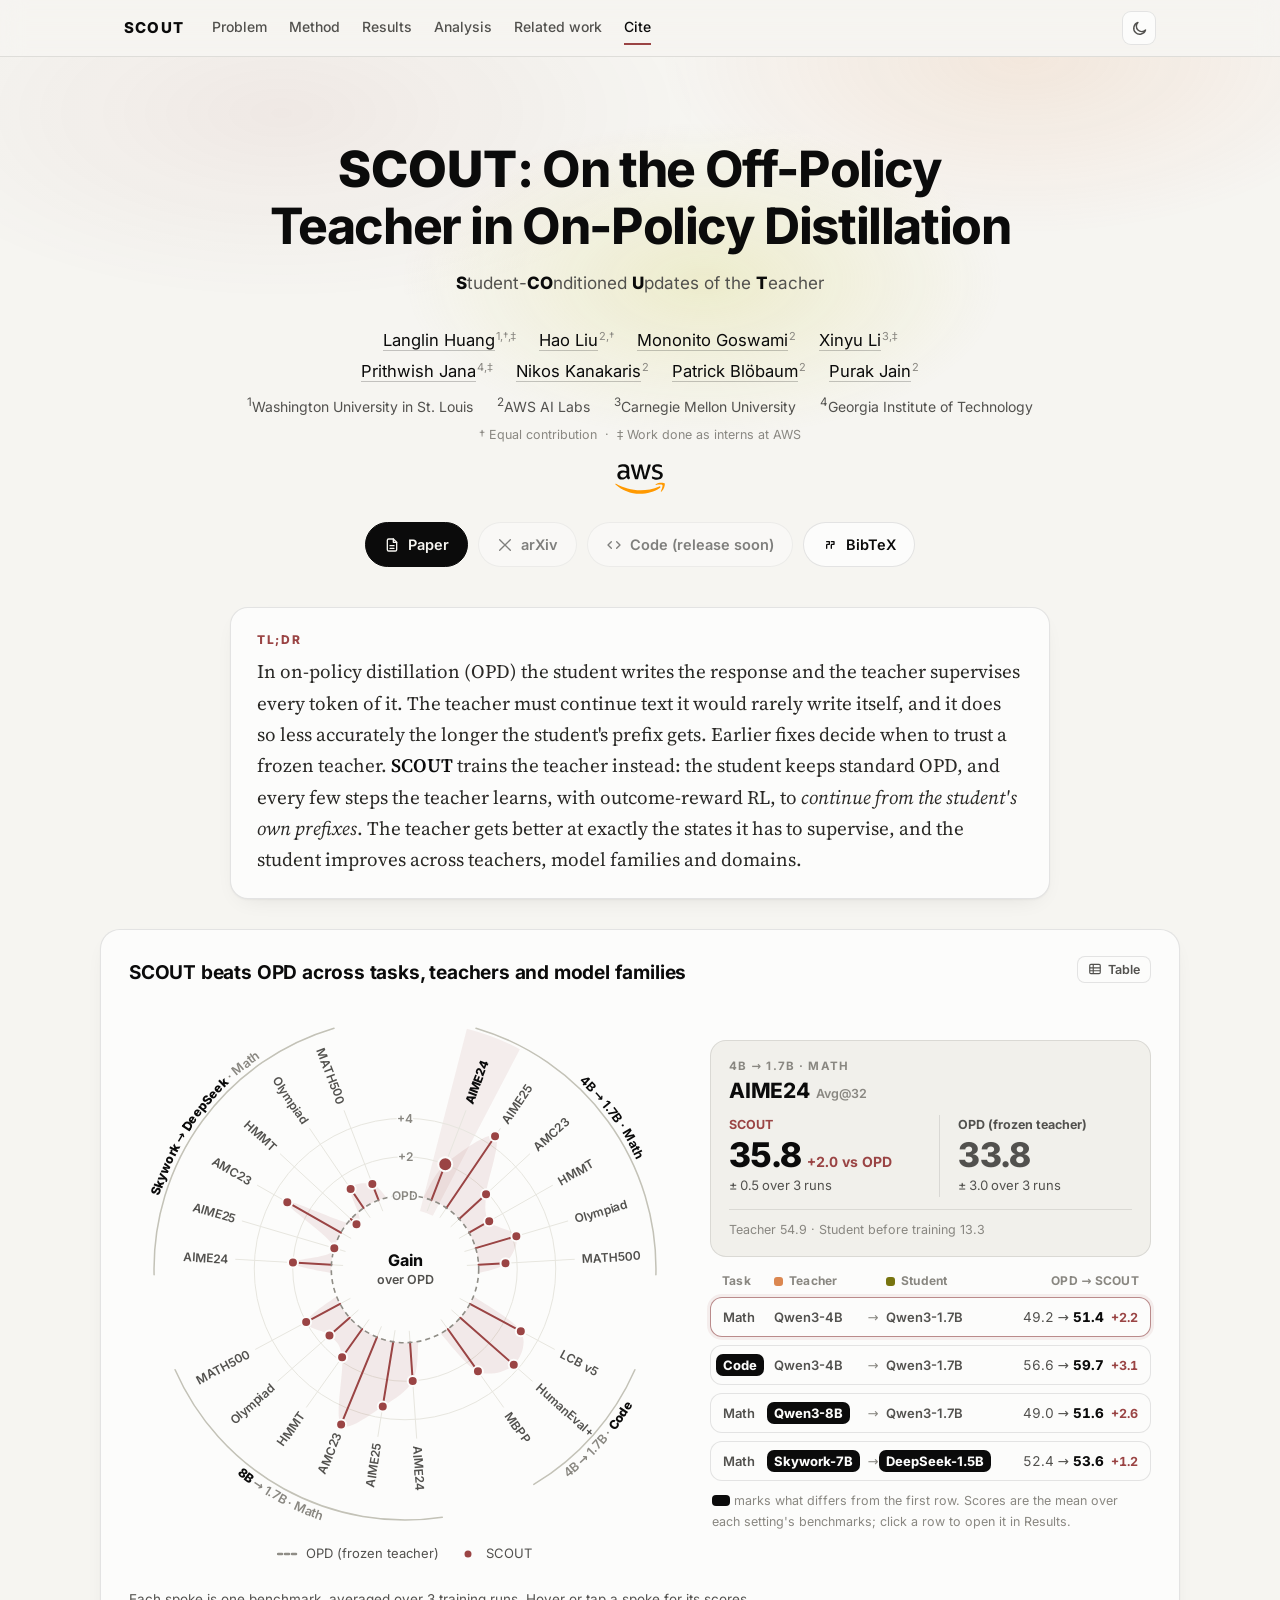
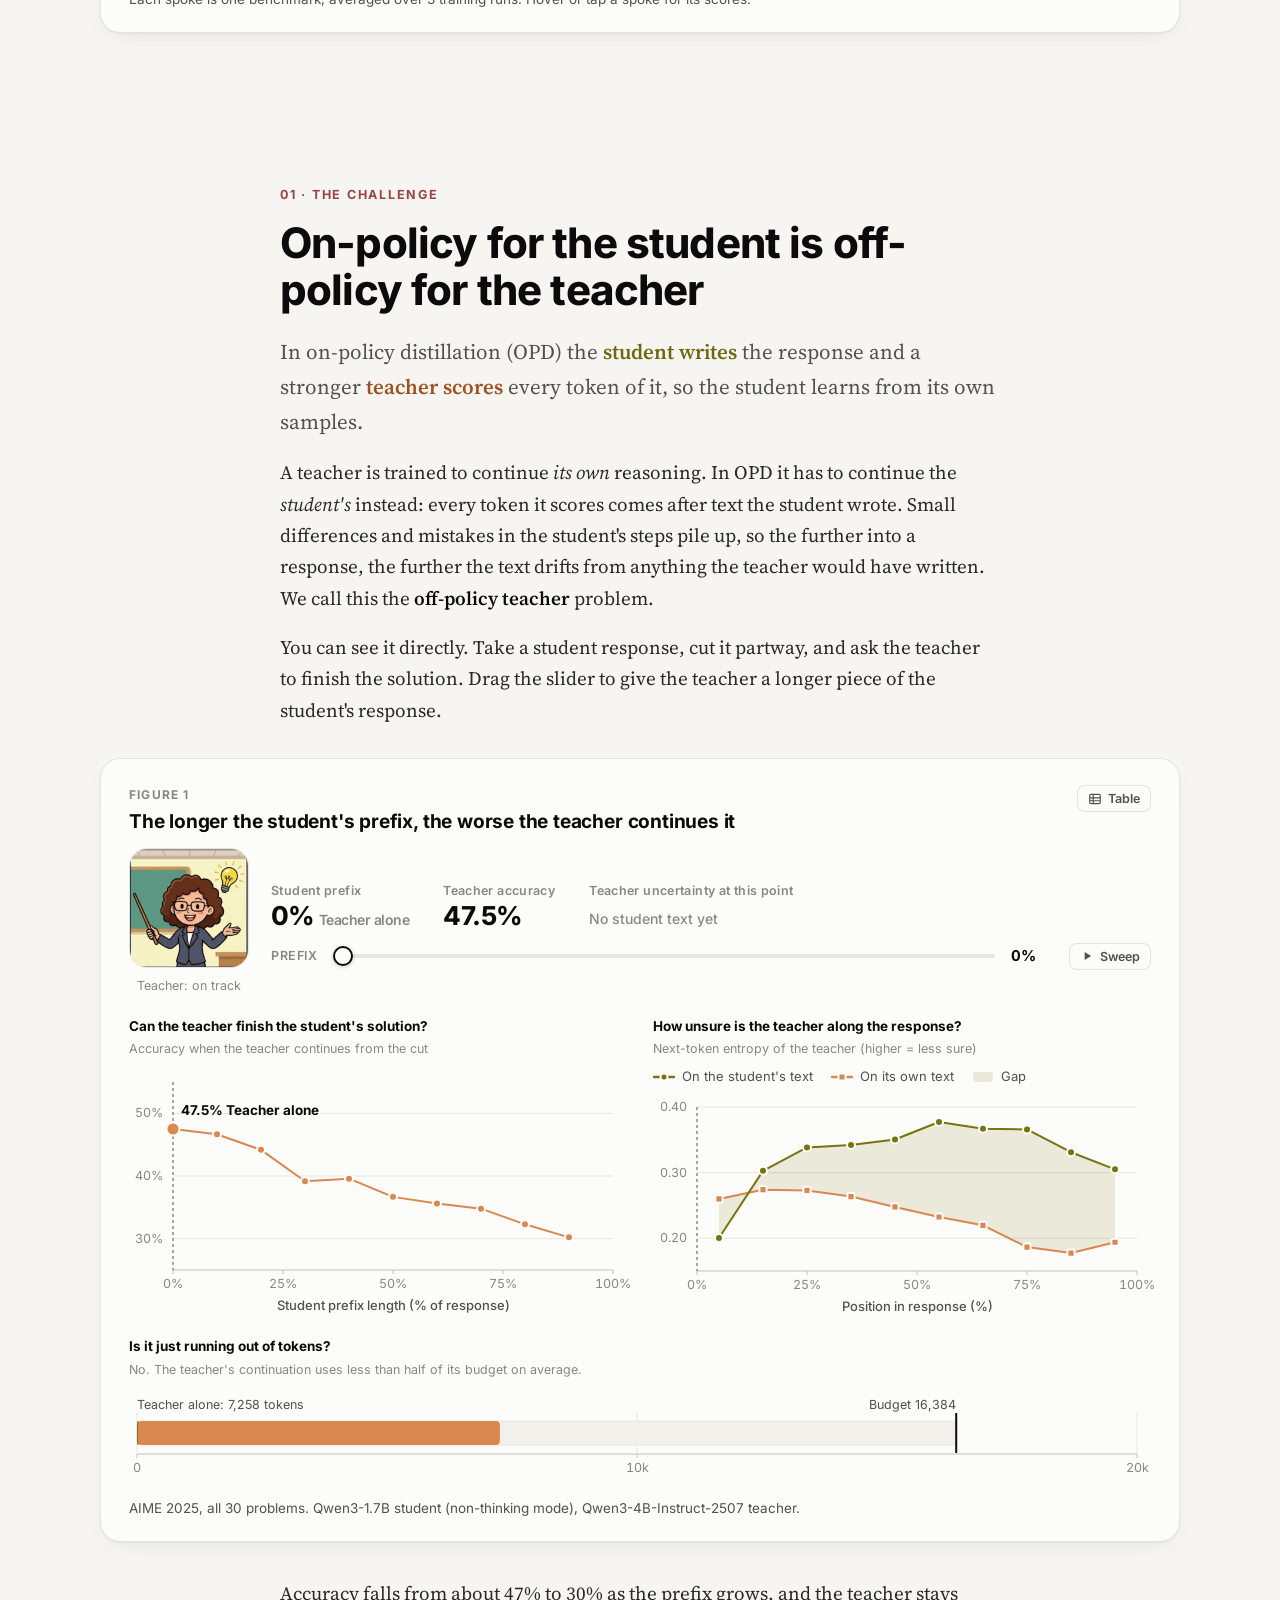
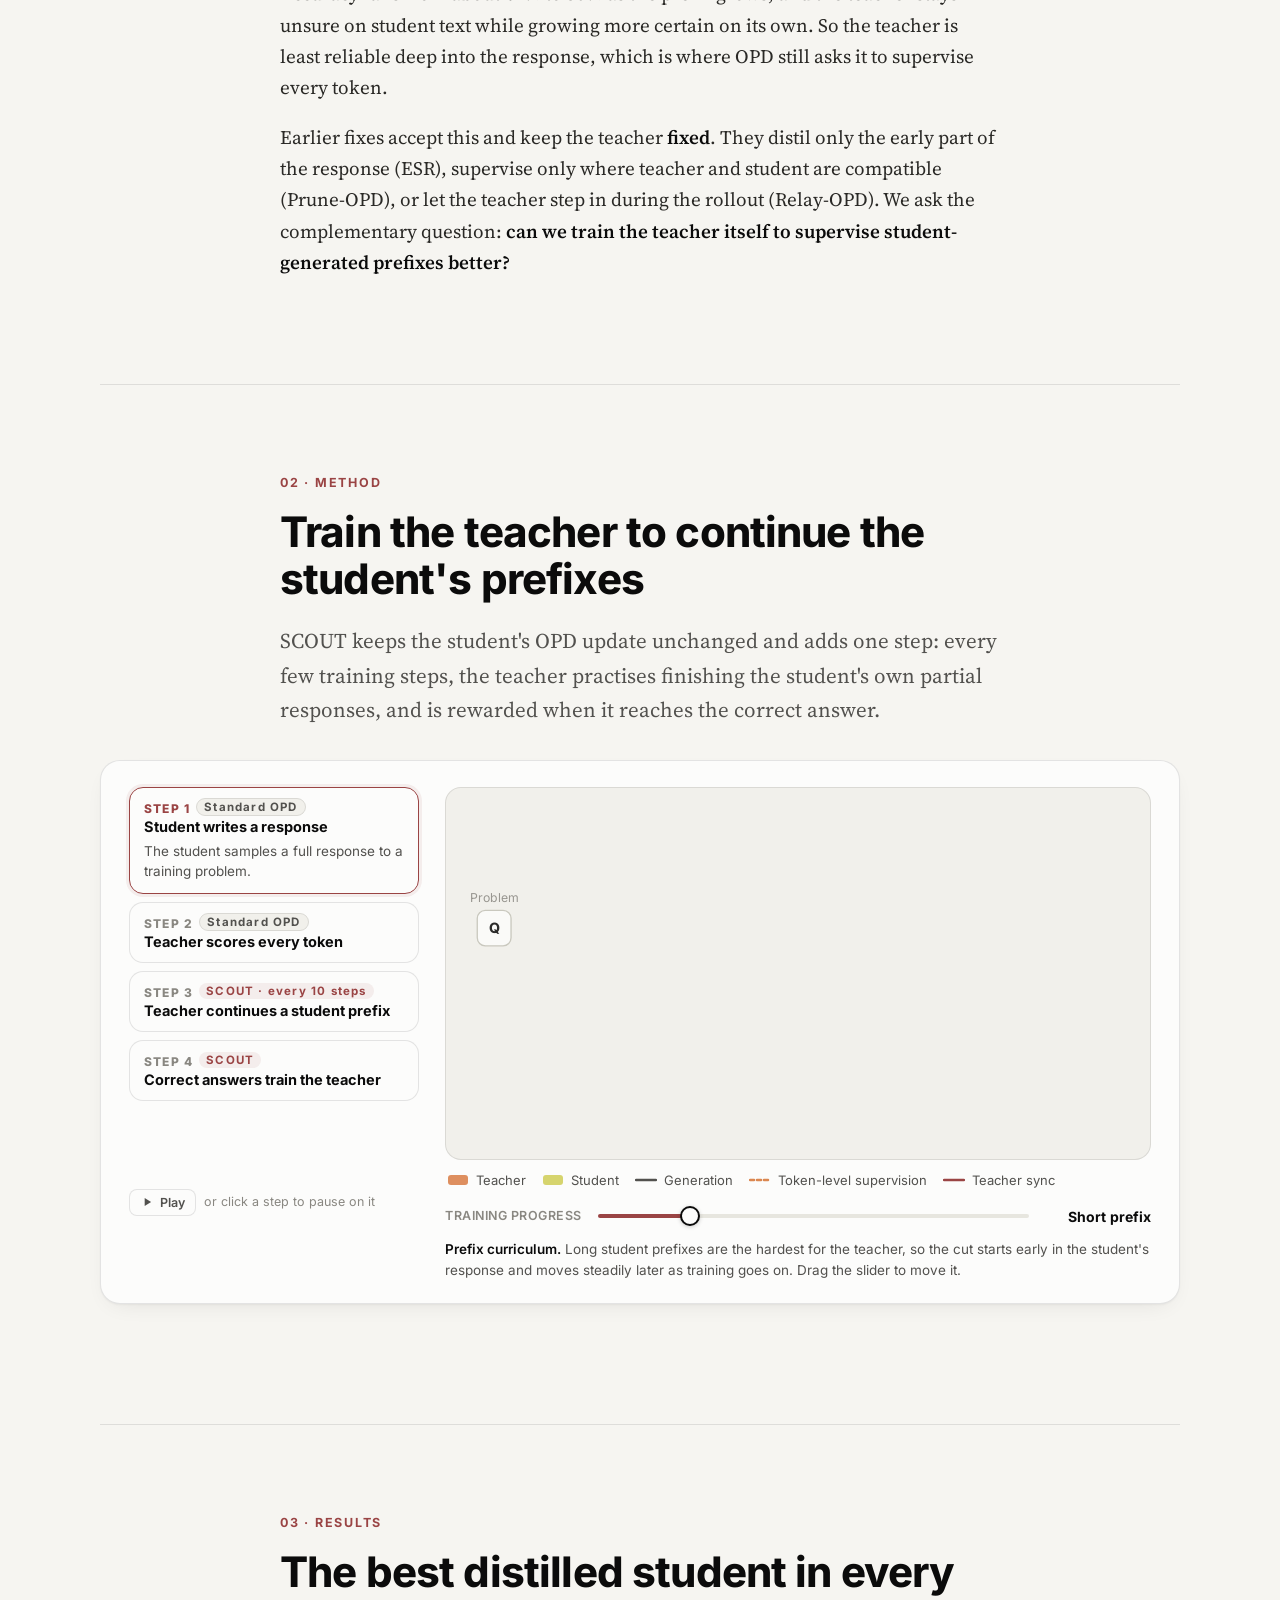
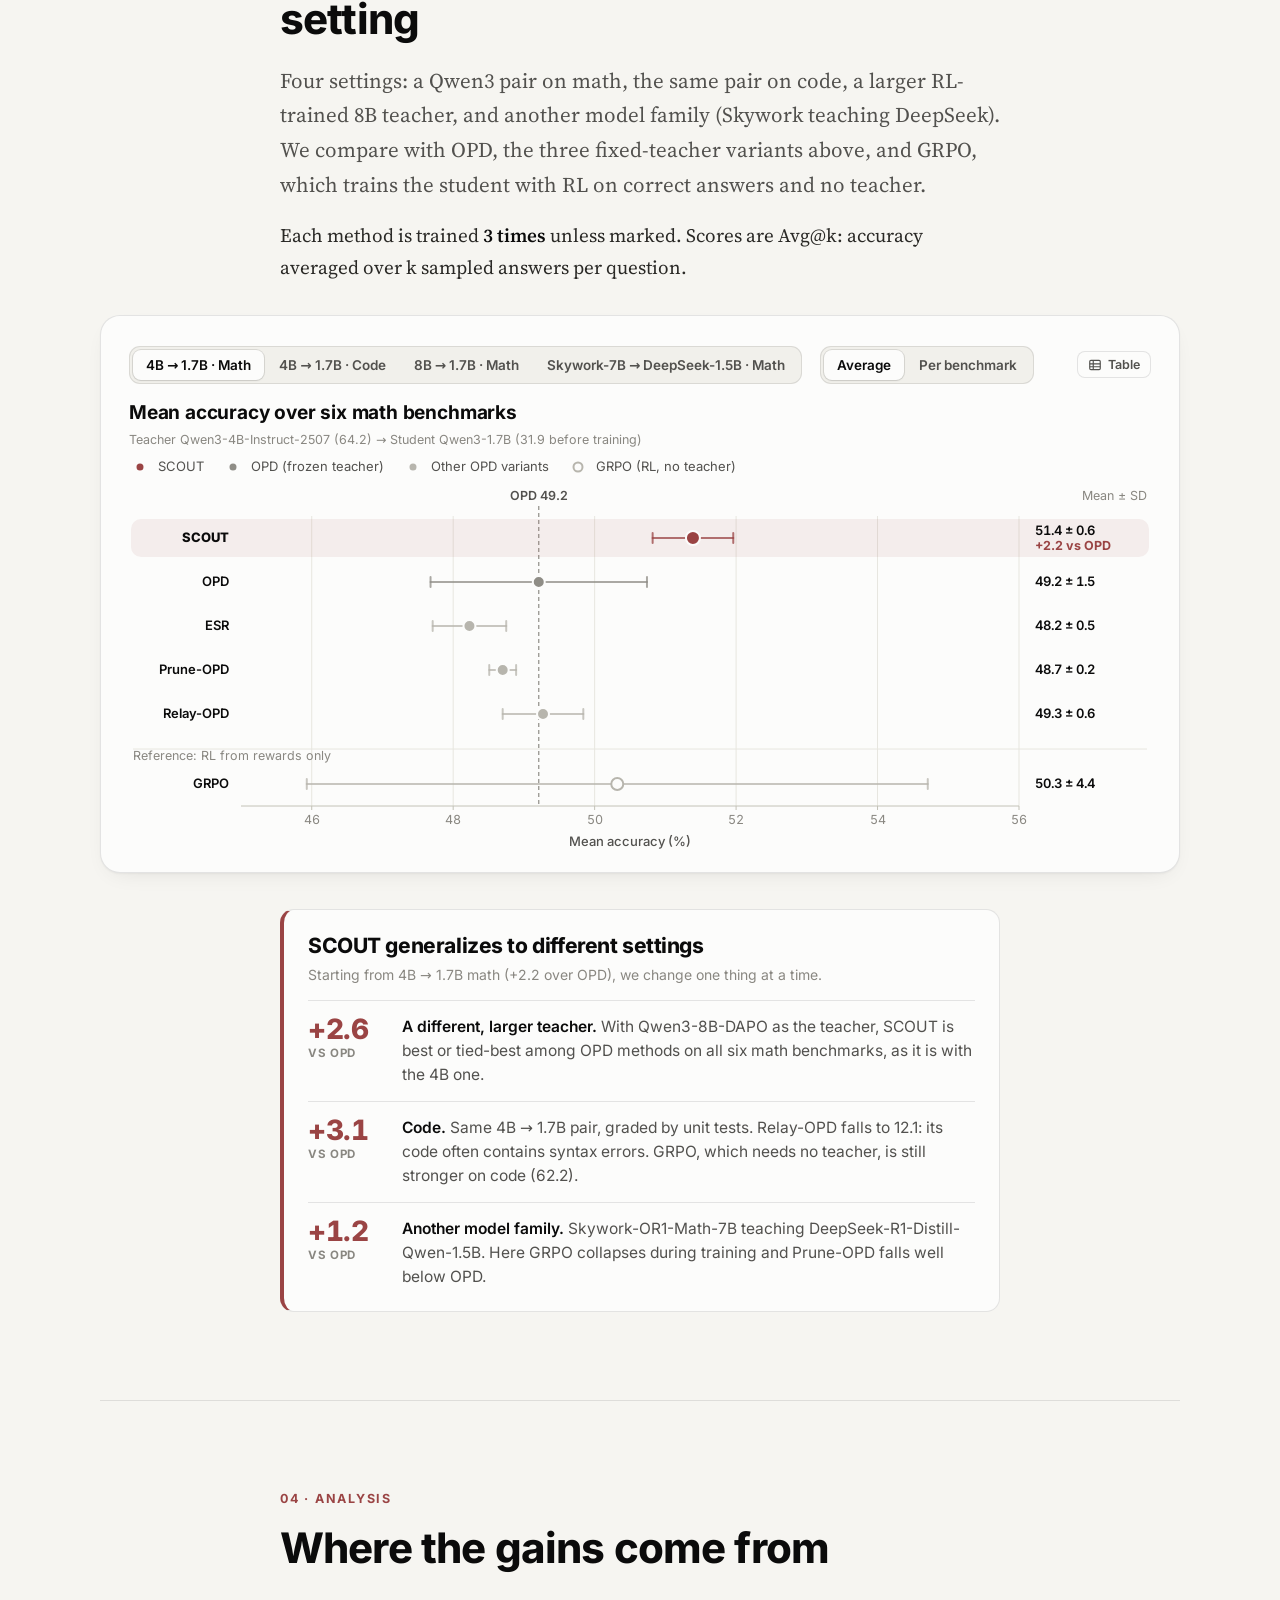
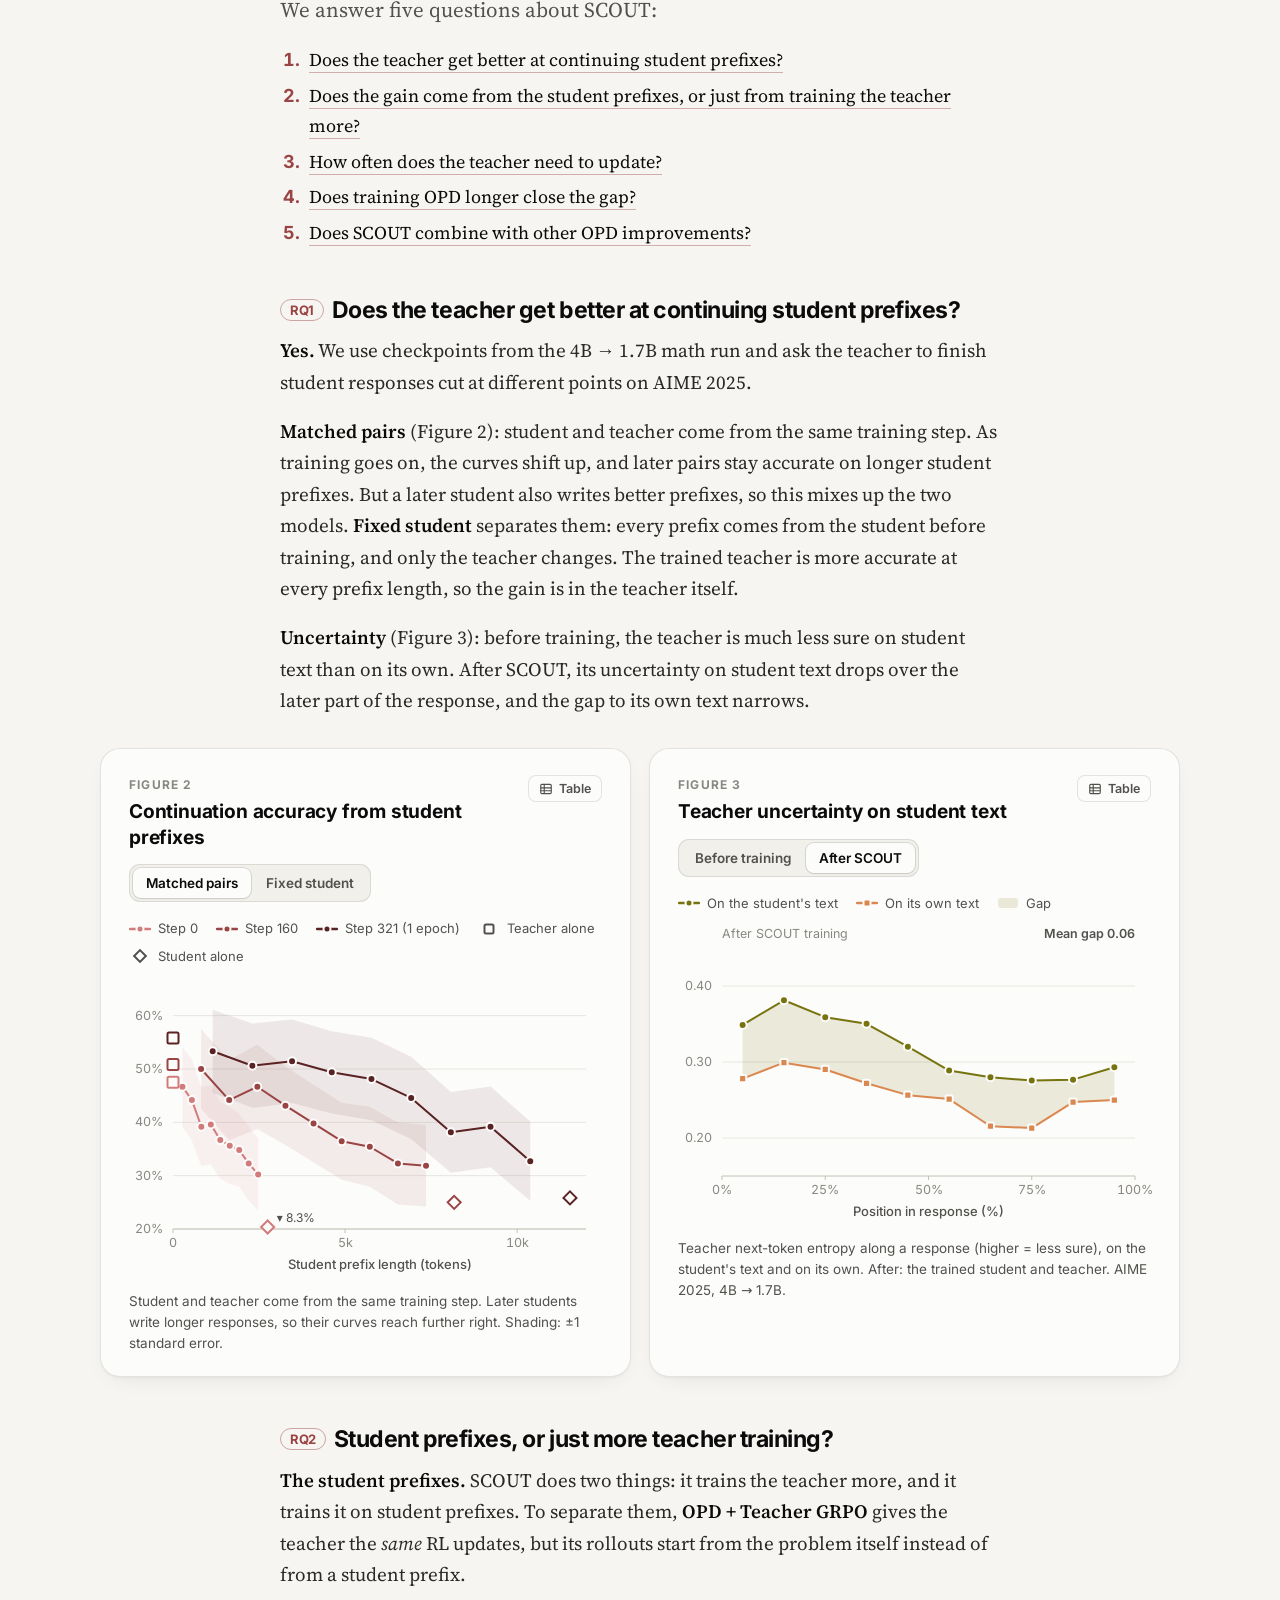
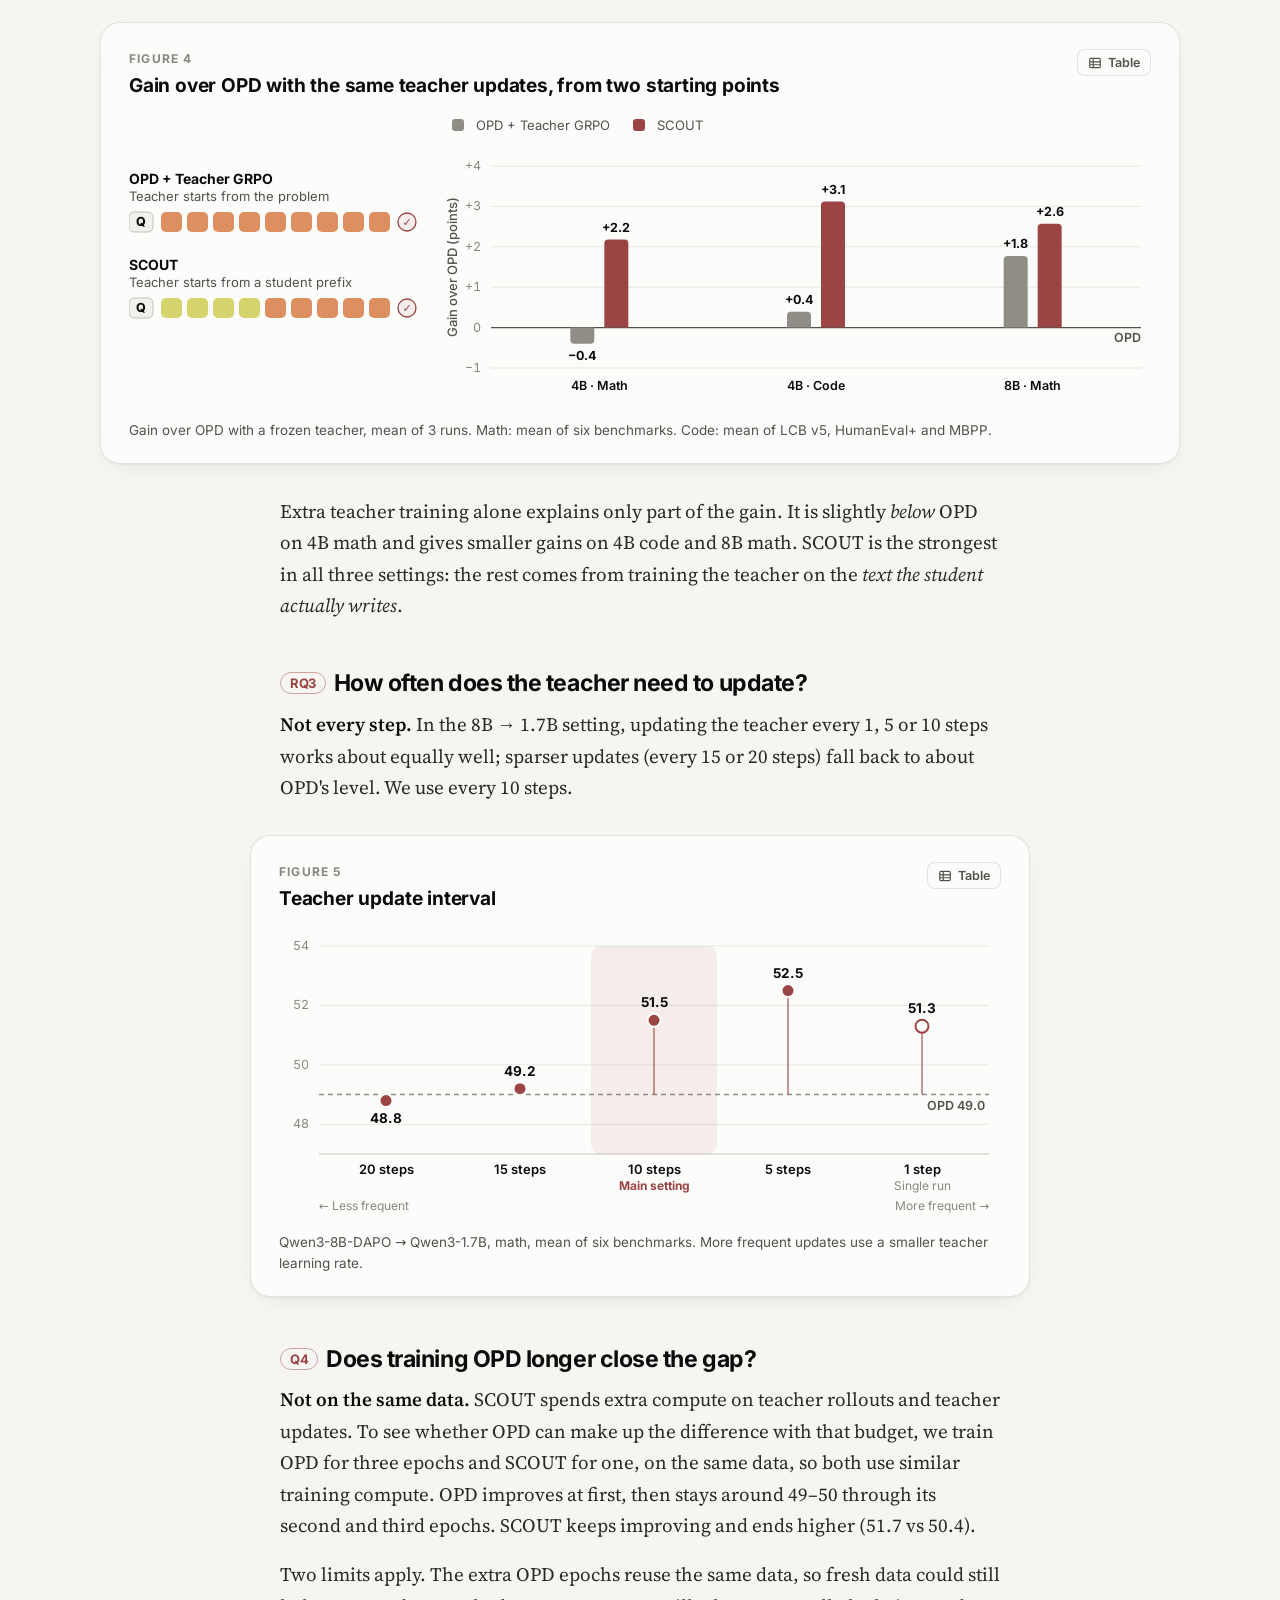
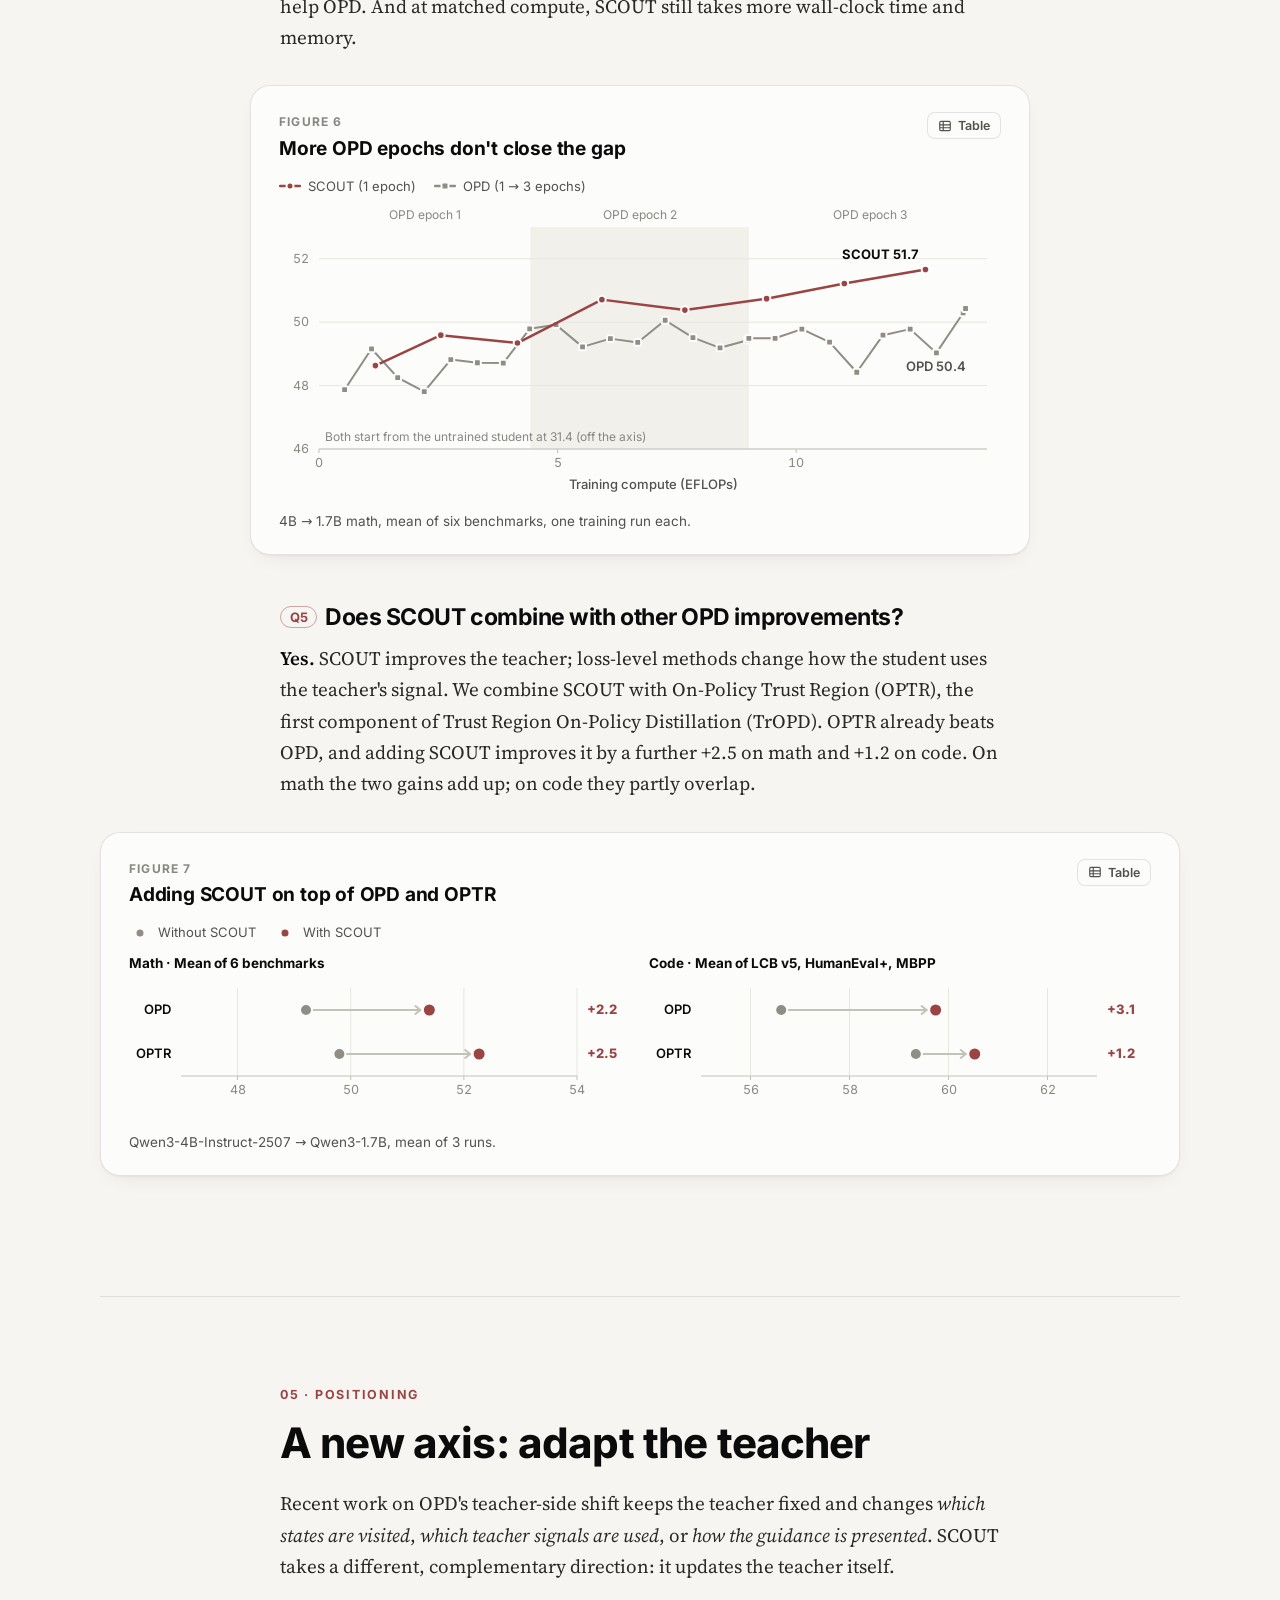
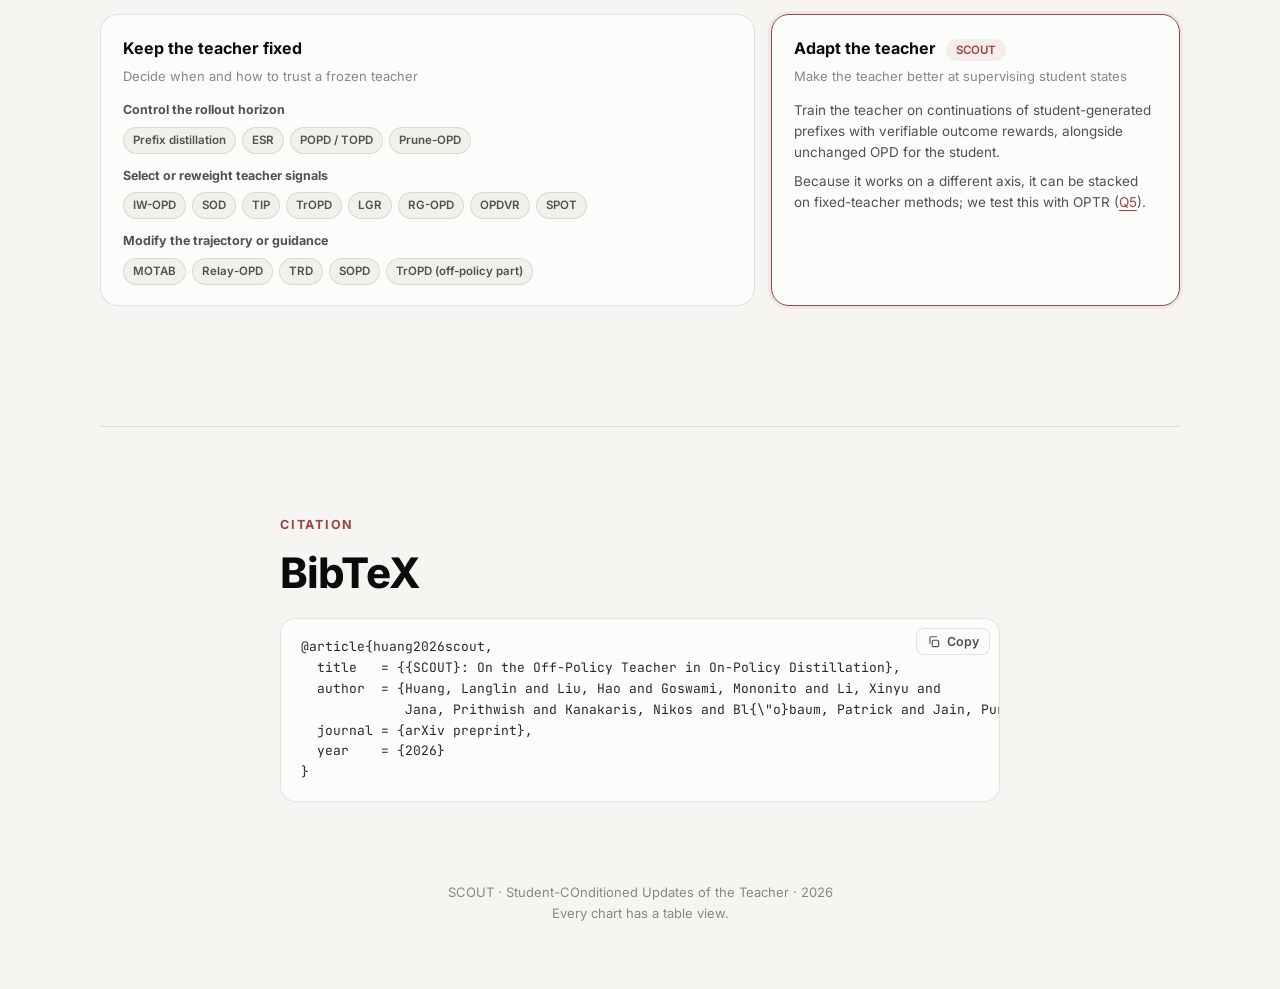
==== scout/index.html @ 51d1e4ca "Publish SCOUT project page" ====
<!doctype html>
<html lang="en">
<head>
<meta charset="utf-8">
<meta name="viewport" content="width=device-width, initial-scale=1">
<title>SCOUT: On the Off-Policy Teacher in On-Policy Distillation</title>
<meta name="description" content="SCOUT (Student-COnditioned Updates of the Teacher) trains the teacher on student-generated prefixes during on-policy distillation, reducing the teacher-side distribution shift.">
<meta property="og:title" content="SCOUT: On the Off-Policy Teacher in On-Policy Distillation">
<meta property="og:description" content="On-policy for the student is off-policy for the teacher. SCOUT adapts the teacher to student-generated prefixes with outcome-reward RL.">
<meta property="og:type" content="website">
<script>
  (function () {
    var t = localStorage.getItem("scout-theme");
    if (!t) t = window.matchMedia("(prefers-color-scheme: dark)").matches ? "dark" : "light";
    document.documentElement.setAttribute("data-theme", t);
  })();
</script>
<style>
@font-face { font-family: 'Inter'; font-style: normal; font-weight: 400 900; font-display: swap; src: url([data-uri]) format('woff2'); unicode-range: U+0370-0377, U+037A-037F, U+0384-038A, U+038C, U+038E-03A1, U+03A3-03FF; }
@font-face { font-family: 'Inter'; font-style: normal; font-weight: 400 900; font-display: swap; src: url([data-uri]) format('woff2'); unicode-range: U+0100-02BA, U+02BD-02C5, U+02C7-02CC, U+02CE-02D7, U+02DD-02FF, U+0304, U+0308, U+0329, U+1D00-1DBF, U+1E00-1E9F, U+1EF2-1EFF, U+2020, U+20A0-20AB, U+20AD-20C0, U+2113, U+2C60-2C7F, U+A720-A7FF; }
@font-face { font-family: 'Inter'; font-style: normal; font-weight: 400 900; font-display: swap; src: url([data-uri]) format('woff2'); unicode-range: U+0000-00FF, U+0131, U+0152-0153, U+02BB-02BC, U+02C6, U+02DA, U+02DC, U+0304, U+0308, U+0329, U+2000-206F, U+20AC, U+2122, U+2191, U+2193, U+2212, U+2215, U+FEFF, U+FFFD; }
@font-face { font-family: 'JetBrains Mono'; font-style: normal; font-weight: 400 600; font-display: swap; src: url([data-uri]) format('woff2'); unicode-range: U+0370-0377, U+037A-037F, U+0384-038A, U+038C, U+038E-03A1, U+03A3-03FF; }
@font-face { font-family: 'JetBrains Mono'; font-style: normal; font-weight: 400 600; font-display: swap; src: url([data-uri]) format('woff2'); unicode-range: U+0100-02BA, U+02BD-02C5, U+02C7-02CC, U+02CE-02D7, U+02DD-02FF, U+0304, U+0308, U+0329, U+1D00-1DBF, U+1E00-1E9F, U+1EF2-1EFF, U+2020, U+20A0-20AB, U+20AD-20C0, U+2113, U+2C60-2C7F, U+A720-A7FF; }
@font-face { font-family: 'JetBrains Mono'; font-style: normal; font-weight: 400 600; font-display: swap; src: url([data-uri]) format('woff2'); unicode-range: U+0000-00FF, U+0131, U+0152-0153, U+02BB-02BC, U+02C6, U+02DA, U+02DC, U+0304, U+0308, U+0329, U+2000-206F, U+20AC, U+2122, U+2191, U+2193, U+2212, U+2215, U+FEFF, U+FFFD; }
@font-face { font-family: 'Source Serif 4'; font-style: italic; font-weight: 400 400; font-display: swap; src: url([data-uri]) format('woff2'); unicode-range: U+0370-0377, U+037A-037F, U+0384-038A, U+038C, U+038E-03A1, U+03A3-03FF; }
@font-face { font-family: 'Source Serif 4'; font-style: italic; font-weight: 400 400; font-display: swap; src: url([data-uri]) format('woff2'); unicode-range: U+0100-02BA, U+02BD-02C5, U+02C7-02CC, U+02CE-02D7, U+02DD-02FF, U+0304, U+0308, U+0329, U+1D00-1DBF, U+1E00-1E9F, U+1EF2-1EFF, U+2020, U+20A0-20AB, U+20AD-20C0, U+2113, U+2C60-2C7F, U+A720-A7FF; }
@font-face { font-family: 'Source Serif 4'; font-style: italic; font-weight: 400 400; font-display: swap; src: url([data-uri]) format('woff2'); unicode-range: U+0000-00FF, U+0131, U+0152-0153, U+02BB-02BC, U+02C6, U+02DA, U+02DC, U+0304, U+0308, U+0329, U+2000-206F, U+20AC, U+2122, U+2191, U+2193, U+2212, U+2215, U+FEFF, U+FFFD; }
@font-face { font-family: 'Source Serif 4'; font-style: normal; font-weight: 400 600; font-display: swap; src: url([data-uri]) format('woff2'); unicode-range: U+0370-0377, U+037A-037F, U+0384-038A, U+038C, U+038E-03A1, U+03A3-03FF; }
@font-face { font-family: 'Source Serif 4'; font-style: normal; font-weight: 400 600; font-display: swap; src: url([data-uri]) format('woff2'); unicode-range: U+0100-02BA, U+02BD-02C5, U+02C7-02CC, U+02CE-02D7, U+02DD-02FF, U+0304, U+0308, U+0329, U+1D00-1DBF, U+1E00-1E9F, U+1EF2-1EFF, U+2020, U+20A0-20AB, U+20AD-20C0, U+2113, U+2C60-2C7F, U+A720-A7FF; }
@font-face { font-family: 'Source Serif 4'; font-style: normal; font-weight: 400 600; font-display: swap; src: url([data-uri]) format('woff2'); unicode-range: U+0000-00FF, U+0131, U+0152-0153, U+02BB-02BC, U+02C6, U+02DA, U+02DC, U+0304, U+0308, U+0329, U+2000-206F, U+20AC, U+2122, U+2191, U+2193, U+2212, U+2215, U+FEFF, U+FFFD; }
</style>
<style>
/* SCOUT project page.
   Colour roles follow the paper's Fig 2: teacher = orange, student = olive, SCOUT = brick.
   The mark hues are those paper hues shifted in lightness until the dataviz validator passes
   (light + dark, colour-blind pairs); diagram blocks use the exact paper fills (--f-*). */

:root {
  color-scheme: light;
  --bg: #f6f5f1;
  --surface: #fcfcfb;
  --surface-2: #f1f0eb;
  --ink: #0b0b0b;
  --body: #2a2926;
  --ink-2: #52514e;
  --muted: #898781;
  --grid: #e7e6df;
  --axis: #c3c2b7;
  --border: rgba(11, 11, 11, 0.10);
  --shadow: 0 1px 2px rgba(20, 20, 10, .04), 0 8px 24px -12px rgba(20, 20, 10, .12);

  --c-teacher: #db8750;
  --c-student: #77740f;
  --c-scout: #9a4444;
  --c-opd: #8f8d86;
  --c-other: #b7b5ad;
  --c-ramp-0: #d27b7b;
  --c-ramp-1: #9a4444;
  --c-ramp-2: #5a2222;

  --t-teacher: rgba(219, 135, 80, .14);
  --t-student: rgba(214, 212, 109, .30);
  --t-scout: rgba(154, 68, 68, .08);
  --t-gap: rgba(119, 116, 15, .14);

  --f-teacher: #de8f5f;      /* paper Fig 2 block fills, always with --on-fill text */
  --f-student: #d6d46d;
  --f-scout: #9a4444;
  --on-fill: #1d1c1a;

  --scout-ink: #9a4444;      /* text inks: >= 4.5:1 on the surface */
  --teacher-ink: #a0501f;
  --student-ink: #6b6810;
  --tip-bg: #1d1c1a;
  --tip-ink: #ffffff;
  --tip-ink-2: #c3c2b7;

  --serif: "Source Serif 4", "Source Serif Pro", Georgia, "Times New Roman", serif;
  --sans: "Inter", system-ui, -apple-system, "Segoe UI", Roboto, sans-serif;
  --mono: "JetBrains Mono", ui-monospace, SFMono-Regular, Menlo, monospace;

  --text-w: 720px;
  --wide-w: 1080px;
}

:root[data-theme="dark"] {
  color-scheme: dark;
  --bg: #0d0d0d;
  --surface: #1a1a19;
  --surface-2: #232321;
  --ink: #ffffff;
  --body: #e4e2da;
  --ink-2: #c3c2b7;
  --muted: #8f8d86;
  --grid: #2c2c2a;
  --axis: #454541;
  --border: rgba(255, 255, 255, 0.10);
  --shadow: 0 1px 2px rgba(0, 0, 0, .4), 0 12px 32px -16px rgba(0, 0, 0, .7);

  --c-teacher: #c98250;
  --c-student: #757313;
  --c-scout: #cc6262;
  --c-opd: #a3a19a;
  --c-other: #62615b;
  --c-ramp-0: #9a4444;
  --c-ramp-1: #cc6262;
  --c-ramp-2: #f0adad;

  --t-teacher: rgba(201, 130, 80, .16);
  --t-student: rgba(214, 212, 109, .14);
  --t-scout: rgba(204, 98, 98, .12);
  --t-gap: rgba(214, 212, 109, .16);

  --f-teacher: #c98250;
  --f-student: #bfbd5c;
  --f-scout: #9a4444;
  --on-fill: #1d1c1a;

  --scout-ink: #e08a8a;
  --teacher-ink: #e3a171;
  --student-ink: #d6d46d;
  --tip-bg: #f4f3ee;
  --tip-ink: #0b0b0b;
  --tip-ink-2: #52514e;
}

* { box-sizing: border-box; }
html { scroll-behavior: smooth; scroll-padding-top: 72px; }
@media (prefers-reduced-motion: reduce) { html { scroll-behavior: auto; } }

body {
  margin: 0;
  background: var(--bg);
  color: var(--body);
  font-family: var(--serif);
  font-size: 19px;
  line-height: 1.65;
  -webkit-font-smoothing: antialiased;
  text-rendering: optimizeLegibility;
  transition: background .25s ease, color .25s ease;
}

a { color: var(--scout-ink); text-decoration-thickness: 1px; text-underline-offset: 3px; }
a:hover { text-decoration-thickness: 2px; }
strong { color: var(--ink); font-weight: 600; }
em { font-style: italic; }
sup { line-height: 0; }

h1, h2, h3, h4, .sans { font-family: var(--sans); }
h2, h3 { color: var(--ink); letter-spacing: -0.02em; }

/* ---------- top nav ---------- */
.nav {
  position: sticky; top: 0; z-index: 50;
  background: color-mix(in srgb, var(--bg) 82%, transparent);
  backdrop-filter: saturate(1.4) blur(12px);
  -webkit-backdrop-filter: saturate(1.4) blur(12px);
  border-bottom: 1px solid var(--border);
  font-family: var(--sans);
}
.nav-inner {
  max-width: var(--wide-w); margin: 0 auto; padding: 0 24px;
  height: 56px; display: flex; align-items: center; gap: 28px;
}
.nav-brand { font-weight: 800; letter-spacing: .08em; color: var(--ink); text-decoration: none; font-size: 15px; }
.nav-links { display: flex; gap: 22px; flex: 1; }
.nav-links a { color: var(--ink-2); text-decoration: none; font-size: 14px; font-weight: 500; padding: 4px 0; border-bottom: 2px solid transparent; }
.nav-links a:hover { color: var(--ink); }
.nav-links a.active { color: var(--ink); border-bottom-color: var(--c-scout); }
.nav-actions { display: flex; gap: 8px; align-items: center; }
.icon-btn {
  width: 34px; height: 34px; border-radius: 9px; border: 1px solid var(--border);
  background: var(--surface); color: var(--ink-2); cursor: pointer;
  display: inline-grid; place-items: center;
}
.icon-btn:hover { color: var(--ink); }
.icon-btn svg { width: 17px; height: 17px; }
.progress { position: absolute; left: 0; bottom: -1px; height: 2px; background: var(--c-scout); width: 0; }
@media (max-width: 760px) { .nav-links { display: none; } .nav-inner { justify-content: space-between; } }

/* ---------- layout ---------- */
main { overflow-x: clip; }
.section { padding: 88px 24px 24px; }
.text { max-width: var(--text-w); margin: 0 auto; }
.wide { max-width: var(--wide-w); margin: 32px auto; }
.eyebrow {
  font-family: var(--sans); font-size: 12.5px; font-weight: 700; letter-spacing: .14em;
  text-transform: uppercase; color: var(--scout-ink); margin: 0 0 14px;
}
.section h2 { font-size: clamp(30px, 4.2vw, 42px); line-height: 1.12; margin: 0 0 22px; font-weight: 750; }
.section h3 { font-size: 23px; line-height: 1.3; margin: 48px 0 10px; font-weight: 700; }
.lede { font-size: 21px; color: var(--ink-2); }
.text p { margin: 0 0 18px; }
.rq {
  font-family: var(--sans); font-size: 13px; font-weight: 700; color: var(--scout-ink);
  border: 1px solid color-mix(in srgb, var(--c-scout) 45%, transparent);
  border-radius: 999px; padding: 2px 9px; margin-right: 8px; vertical-align: 3px;
}
.divider { height: 1px; background: var(--border); max-width: var(--wide-w); margin: 64px auto 0; }

/* ---------- hero ---------- */
.hero { padding: 72px 24px 32px; position: relative; }
.hero::before {
  content: ""; position: absolute; inset: 0 0 auto 0; height: 560px; z-index: -1;
  background:
    radial-gradient(600px 280px at 22% 10%, var(--t-scout), transparent 70%),
    radial-gradient(520px 260px at 80% 0%, var(--t-teacher), transparent 70%),
    radial-gradient(420px 220px at 55% 40%, var(--t-student), transparent 72%);
  opacity: .9;
}
.hero-inner { max-width: 900px; margin: 0 auto; text-align: center; }
.hero h1 {
  font-family: var(--sans); font-size: clamp(30px, 4.6vw, 50px); line-height: 1.14; letter-spacing: -0.028em;
  color: var(--ink); margin: 12px auto 14px; font-weight: 750; max-width: 860px; text-wrap: balance;
}
.hero h1 .t-name { font-weight: 850; letter-spacing: 0; }
.acronym { font-family: var(--sans); font-size: 17px; color: var(--ink-2); margin: 0 0 28px; }
.acronym b { color: var(--ink); font-weight: 800; }
.authors { font-family: var(--sans); font-size: 16.5px; color: var(--ink); line-height: 1.9; }
.authors span { white-space: nowrap; margin: 0 9px; }
.authors a { color: inherit; text-decoration: none; }
.authors a[href] { border-bottom: 1px solid color-mix(in srgb, var(--ink) 22%, transparent); transition: color .15s, border-color .15s; }
.authors a[href]:hover { color: var(--scout-ink); border-bottom-color: var(--c-scout); }
.authors sup { color: var(--muted); font-size: 11px; margin-left: 1px; }
@media (max-width: 720px) { .authors .a-break { display: none; } }   /* four a row is too wide for a phone: let names wrap */
.affils { font-family: var(--sans); font-size: 14px; color: var(--ink-2); margin-top: 6px; line-height: 1.8; }
.affils span { margin: 0 10px; white-space: nowrap; }
.notes { font-family: var(--sans); font-size: 12.5px; color: var(--muted); margin-top: 6px; }
.org-logos { display: flex; justify-content: center; margin-top: 18px; }
.aws-logo { height: 30px; width: auto; display: block; color: var(--ink); }   /* wordmark follows the theme ink, smile keeps AWS orange */
.aws-logo .aws-word { fill: currentColor; }
.aws-logo .aws-smile { fill: #FF9900; fill-rule: evenodd; }
.buttons { display: flex; flex-wrap: wrap; justify-content: center; gap: 10px; margin: 28px 0 8px; }
.btn {
  display: inline-flex; align-items: center; gap: 8px; font-family: var(--sans); font-weight: 600;
  font-size: 14.5px; padding: 10px 18px; border-radius: 999px; text-decoration: none;
  background: var(--ink); color: var(--bg); border: 1px solid var(--ink); transition: transform .15s ease;
}
.btn:hover { transform: translateY(-1px); }
.btn.ghost { background: var(--surface); color: var(--ink); border-color: var(--border); }
.btn.disabled { opacity: .5; pointer-events: none; }
.btn svg { width: 16px; height: 16px; }

.tldr {
  max-width: 820px; margin: 40px auto 0; text-align: left; background: var(--surface);
  border: 1px solid var(--border); border-radius: 18px; padding: 22px 26px; box-shadow: var(--shadow);
}
.tldr-tag { font-family: var(--sans); font-size: 12px; font-weight: 800; letter-spacing: .14em; color: var(--scout-ink); }
.tldr p { margin: 6px 0 0; font-size: 19px; }

/* ---------- cards / figures ---------- */
.card {
  background: var(--surface); border: 1px solid var(--border); border-radius: 20px;
  box-shadow: var(--shadow); padding: 26px 28px 22px;
}
.fig-head { display: flex; justify-content: space-between; gap: 16px; align-items: flex-start; margin-bottom: 14px; }
.fig-kicker { font-family: var(--sans); font-size: 12px; font-weight: 700; letter-spacing: .1em; text-transform: uppercase; color: var(--muted); }
.fig-title { font-family: var(--sans); font-size: 19px; font-weight: 700; color: var(--ink); margin: 4px 0 0; letter-spacing: -0.01em; line-height: 1.35; }
.fig-sub { font-family: var(--sans); font-size: 14.5px; color: var(--ink-2); margin: 6px 0 0; line-height: 1.5; max-width: 760px; }
.caption { font-family: var(--sans); font-size: 13.5px; line-height: 1.55; color: var(--ink-2); margin: 16px 0 0; }
.caption b { color: var(--ink); font-weight: 600; }
.chart { position: relative; width: 100%; }
.chart svg { display: block; overflow: visible; }
.chart text { font-family: var(--sans); }
.view-toggle { flex-shrink: 0; }

/* controls */
.controls { display: flex; flex-wrap: wrap; align-items: center; gap: 10px 18px; margin: 4px 0 16px; font-family: var(--sans); }
.seg {
  display: inline-flex; background: var(--surface-2); border-radius: 11px; padding: 3px; gap: 2px;
  border: 1px solid var(--border);
}
.seg button {
  font-family: var(--sans); font-size: 13.5px; font-weight: 600; color: var(--ink-2);
  border: 0; background: transparent; padding: 7px 13px; border-radius: 8px; cursor: pointer; white-space: nowrap;
}
.seg button:hover { color: var(--ink); }
@media (max-width: 640px) { .seg { flex-wrap: wrap; max-width: 100%; } }
.seg button[aria-pressed="true"] { background: var(--surface); color: var(--ink); box-shadow: 0 1px 2px rgba(0,0,0,.08), 0 0 0 1px var(--border); }
.ctl-label { font-size: 12.5px; font-weight: 600; color: var(--muted); letter-spacing: .04em; text-transform: uppercase; }
select.sel {
  font-family: var(--sans); font-size: 13.5px; font-weight: 600; color: var(--ink); background: var(--surface);
  border: 1px solid var(--border); border-radius: 9px; padding: 7px 30px 7px 11px; appearance: none; cursor: pointer;
  background-image: linear-gradient(45deg, transparent 50%, var(--muted) 50%), linear-gradient(135deg, var(--muted) 50%, transparent 50%);
  background-position: calc(100% - 15px) 52%, calc(100% - 10px) 52%; background-size: 5px 5px; background-repeat: no-repeat;
}
.tbl-btn {
  font-family: var(--sans); font-size: 12.5px; font-weight: 600; color: var(--ink-2); background: var(--surface);
  border: 1px solid var(--border); border-radius: 8px; padding: 5px 10px; cursor: pointer; display: inline-flex; gap: 6px; align-items: center;
}
.tbl-btn:hover { color: var(--ink); }
.tbl-btn svg { width: 14px; height: 14px; }

/* range slider */
input[type="range"].slider { -webkit-appearance: none; appearance: none; width: 100%; height: 26px; background: transparent; cursor: pointer; }
input[type="range"].slider:focus-visible { outline: none; }
input[type="range"].slider::-webkit-slider-runnable-track { height: 4px; border-radius: 4px; background: linear-gradient(90deg, var(--c-student) var(--fill, 50%), var(--grid) var(--fill, 50%)); }
input[type="range"].slider::-moz-range-track { height: 4px; border-radius: 4px; background: var(--grid); }
input[type="range"].slider::-moz-range-progress { height: 4px; border-radius: 4px; background: var(--c-student); }
input[type="range"].slider::-webkit-slider-thumb { -webkit-appearance: none; width: 20px; height: 20px; border-radius: 50%; margin-top: -8px; background: var(--surface); border: 2px solid var(--ink); box-shadow: 0 1px 4px rgba(0,0,0,.2); }
input[type="range"].slider::-moz-range-thumb { width: 18px; height: 18px; border-radius: 50%; background: var(--surface); border: 2px solid var(--ink); }
input[type="range"].slider:focus-visible::-webkit-slider-thumb { box-shadow: 0 0 0 4px var(--t-scout); }
input[type="range"].slider.scout::-webkit-slider-runnable-track { background: linear-gradient(90deg, var(--c-scout) var(--fill, 50%), var(--grid) var(--fill, 50%)); }
input[type="range"].slider.scout::-moz-range-progress { background: var(--c-scout); }

/* legend */
.legend { display: flex; flex-wrap: wrap; gap: 6px 18px; font-family: var(--sans); font-size: 13px; color: var(--ink-2); margin: 2px 0 8px; }
.legend .item { display: inline-flex; align-items: center; gap: 7px; }
.legend svg { flex-shrink: 0; }

/* tooltip */
.tip {
  position: fixed; z-index: 100; pointer-events: none; background: var(--tip-bg); color: var(--tip-ink);
  font-family: var(--sans); font-size: 12.5px; line-height: 1.35; padding: 9px 11px; border-radius: 10px;
  box-shadow: 0 10px 30px -10px rgba(0,0,0,.4); opacity: 0; transform: translateY(4px);
  transition: opacity .12s ease, transform .12s ease; max-width: 280px;
}
.tip.on { opacity: 1; transform: none; }
.tip .t-title { color: var(--tip-ink-2); font-size: 11.5px; margin-bottom: 5px; font-weight: 600; letter-spacing: .02em; }
.tip .t-row { display: flex; align-items: center; gap: 8px; margin: 2px 0; }
.tip .t-key { width: 14px; height: 0; border-top: 2.5px solid; border-radius: 2px; flex-shrink: 0; }
.tip .t-key.dash { border-top-style: dashed; }
.tip .t-val { font-weight: 700; font-variant-numeric: tabular-nums; min-width: 38px; }
.tip .t-lab { color: var(--tip-ink-2); }

/* data tables */
.dtable-wrap { overflow-x: auto; }
table.dtable { border-collapse: collapse; width: 100%; font-family: var(--sans); font-size: 13.5px; font-variant-numeric: tabular-nums; }
.dtable th, .dtable td { padding: 8px 10px; text-align: right; border-bottom: 1px solid var(--grid); white-space: nowrap; }
.dtable th:first-child, .dtable td:first-child { text-align: left; font-variant-numeric: normal; }
.dtable thead th { font-size: 12px; color: var(--muted); font-weight: 600; letter-spacing: .02em; border-bottom: 1px solid var(--axis); vertical-align: bottom; }
.dtable thead th small { display: block; font-weight: 500; color: var(--muted); }
.dtable td.ref { color: var(--muted); }
.dtable tr.sep td { border-top: 1px solid var(--axis); }
.dtable tr.hl td { background: var(--t-scout); }
.dtable tr.hl td:first-child { font-weight: 700; color: var(--ink); }
.dtable .best { font-weight: 700; color: var(--ink); }
.dtable .second { text-decoration: underline; text-underline-offset: 3px; }
.dtable .sd { color: var(--muted); font-size: 11.5px; margin-left: 2px; }
.dtable .sig { color: var(--scout-ink); font-weight: 700; margin-left: 1px; }
.dtable .mean-col { border-left: 1px solid var(--grid); }
.tnote { font-family: var(--sans); font-size: 12.5px; color: var(--muted); margin: 10px 0 0; }

/* ---------- results at a glance (hero) ---------- */
.glance-body { display: grid; grid-template-columns: minmax(0, 1.25fr) minmax(0, 1fr); gap: 8px 30px; align-items: center; }
@media (max-width: 860px) { .glance-body { grid-template-columns: minmax(0, 1fr); } }
.glance-legend { justify-content: center; margin-top: 4px; }
.glance .wedge { fill: transparent; cursor: pointer; outline: none; }
.glance .wedge:focus-visible { stroke: var(--c-scout); stroke-width: 1.5; }
.glance .wbg { fill: transparent; transition: fill .15s ease; }
.glance .wbg.on { fill: var(--t-scout); }
.glance .sector { transition: opacity .2s ease; }
.glance .sector.dim { opacity: .3; }
.glance .petal { fill: var(--c-scout); fill-opacity: .10; stroke: none; }
.glance .blab { transition: font-weight .1s; }
.gcard {
  font-family: var(--sans); border: 1px solid var(--border); border-radius: 16px; background: var(--surface-2);
  padding: 16px 18px; display: grid; grid-template-columns: 1fr 1fr; gap: 12px 18px;
}
.gcard .g-where { grid-column: 1 / -1; }
.gcard .g-set { font-size: 11.5px; font-weight: 700; letter-spacing: .1em; text-transform: uppercase; color: var(--muted); }
.gcard .g-bench { font-size: 21px; font-weight: 750; color: var(--ink); letter-spacing: -0.01em; line-height: 1.2; margin-top: 2px; }
.gcard .g-bench small { font-size: 12.5px; font-weight: 600; color: var(--muted); margin-left: 6px; letter-spacing: 0; }
.gcard .g-col + .g-col { border-left: 1px solid var(--border); padding-left: 18px; }
.gcard .g-lab { font-size: 12.5px; font-weight: 700; color: var(--scout-ink); }
.gcard .g-col.opd .g-lab { color: var(--ink-2); }
.gcard .g-col.opd .g-num { color: var(--ink-2); }
.gcard .g-foot { grid-column: 1 / -1; font-size: 12.5px; color: var(--muted); border-top: 1px solid var(--border); padding-top: 10px; }
.gcard .g-num { font-size: 34px; font-weight: 800; color: var(--ink); letter-spacing: -0.02em; line-height: 1.1; font-variant-numeric: tabular-nums; }
.gcard .g-delta { font-size: 14px; font-weight: 700; color: var(--scout-ink); margin-left: 6px; letter-spacing: 0; display: inline-block; white-space: nowrap; }
.gcard .g-delta.flat { color: var(--ink-2); }
.gcard .g-ref { font-size: 13px; color: var(--ink-2); margin-top: 2px; font-variant-numeric: tabular-nums; }
@media (max-width: 520px) {
  /* two columns are ~110px on a phone: stack SCOUT over OPD instead */
  .gcard { grid-template-columns: 1fr; gap: 10px; }
  .gcard .g-col + .g-col { border-left: 0; padding-left: 0; border-top: 1px solid var(--border); padding-top: 10px; }
  .gcard .g-num { font-size: 30px; }
}
/* the settings as a small matrix: a dark cell is what differs from the first row.
   Sized by its own column (container query), which is 280-660px depending on the page layout. */
.glance-side { container-type: inline-size; }
.gsets { display: grid; grid-template-columns: auto auto 26px auto minmax(0, 1fr); row-gap: 8px; margin-top: 14px; font-family: var(--sans); }
.gm-head, .gset { display: grid; grid-template-columns: subgrid; grid-column: 1 / -1; align-items: center; column-gap: 0; }
.gm-head { font-size: 12px; font-weight: 700; letter-spacing: .02em; color: var(--muted); padding: 0 12px 0; margin-bottom: -2px; white-space: nowrap; }
.gm-head span { display: inline-flex; align-items: center; gap: 6px; padding-right: 10px; }
.gm-head .r { justify-self: end; padding: 0 0 0 10px; }
.gm-head .sw { width: 9px; height: 9px; border-radius: 3px; display: inline-block; }
.gm-head .sw.t { background: var(--c-teacher); }
.gm-head .sw.s { background: var(--c-student); }
.gset {
  text-align: left; font-family: var(--sans); background: var(--surface); color: var(--body); cursor: pointer;
  border: 1px solid var(--border); border-radius: 12px; padding: 8px 12px; transition: border-color .15s, box-shadow .15s;
}
.gset:hover, .gset.on { border-color: color-mix(in srgb, var(--c-scout) 55%, var(--border)); box-shadow: 0 0 0 3px var(--t-scout); }
.gset .g-cell { justify-self: start; font-size: 13px; font-weight: 600; color: var(--ink-2); padding: 3px 7px; margin-left: -7px; border-radius: 7px; white-space: nowrap; }
.gset .g-cell:first-child { margin-right: 10px; }
.gset .g-cell.chg { background: var(--ink); color: var(--surface); font-weight: 750; }
.gset .g-arrow { color: var(--muted); font-size: 13px; text-align: center; }
.gset .s-val { justify-self: end; padding-left: 10px; font-size: 13.5px; color: var(--ink-2); font-variant-numeric: tabular-nums; white-space: nowrap; }
.gset .s-val b { color: var(--ink); font-weight: 750; }
.gset .s-val em { font-style: normal; font-size: 12.5px; font-weight: 700; color: var(--scout-ink); margin-left: 6px; display: inline-block; min-width: 28px; text-align: right; }
.gsets-note { grid-column: 1 / -1; font-size: 12.5px; color: var(--muted); margin: 2px 2px 0; }
.gsets-note i { display: inline-block; width: 18px; height: 11px; border-radius: 4px; background: var(--ink); vertical-align: -1px; margin-right: 4px; }
@container (max-width: 432px) {
  /* no room for the scores beside the pair: they drop to a second line */
  .gm-head .r { display: none; }
  .gset .s-val { grid-column: 1 / -1; justify-self: start; padding: 2px 0 0; }
}
@container (max-width: 310px) {
  .gsets { grid-template-columns: auto auto 22px auto minmax(0, 1fr); }
  .gset { padding: 8px 10px; }
  .gm-head { padding: 0 10px; }
  .gset .g-cell { font-size: 12px; padding: 2px 5px; margin-left: -5px; }
  .gset .g-cell:first-child { margin-right: 6px; }
  .gm-head span { padding-right: 6px; }
}
.narrow-fig { max-width: 780px; }

.chip { font-size: 11.5px; font-weight: 600; padding: 3px 9px; border-radius: 999px; background: var(--surface-2); color: var(--ink-2); border: 1px solid var(--border); }

/* ---------- prefix explorer ---------- */
.explorer-top { display: grid; grid-template-columns: 120px 1fr; gap: 22px; align-items: center; }
@media (max-width: 640px) { .explorer-top { grid-template-columns: 1fr; } .avatar-box { display: none; } }
.avatar-box { position: relative; width: 120px; height: 120px; }
.avatar-box img { position: absolute; inset: 0; width: 120px; height: 120px; border-radius: 18px; object-fit: cover; border: 1px solid var(--border); transition: opacity .35s ease; opacity: 0; }
.avatar-box img.on { opacity: 1; }
.avatar-cap { font-family: var(--sans); font-size: 12.5px; color: var(--muted); text-align: center; margin-top: 8px; width: 120px; }
.readout { display: grid; grid-template-columns: repeat(3, auto); justify-content: start; gap: 4px 34px; font-family: var(--sans); margin-top: 6px; }
.readout .r-lab { font-size: 12.5px; color: var(--muted); font-weight: 600; letter-spacing: .03em; }
.readout .r-val { font-size: 26px; font-weight: 750; color: var(--ink); letter-spacing: -0.02em; line-height: 1.15; }
.readout .r-pair { font-size: 15px; font-weight: 600; letter-spacing: 0; line-height: 1.45; padding-top: 2px; }
.readout .r-pair div { display: flex; align-items: center; gap: 7px; white-space: nowrap; }
.readout .r-pair b { font-size: 19px; font-weight: 750; color: var(--ink); font-variant-numeric: tabular-nums; min-width: 42px; }
.readout .r-pair span { color: var(--ink-2); }
.readout .r-pair .r-none { display: inline-block; padding-top: 6px; font-size: 14px; font-weight: 500; color: var(--muted); }
.readout .r-val small { font-size: 14px; color: var(--muted); font-weight: 600; margin-left: 4px; }
@media (max-width: 640px) { .readout { grid-template-columns: repeat(2, auto); } }
.slider-row { display: flex; align-items: center; gap: 14px; font-family: var(--sans); margin-top: 10px; }
.slider-row .ctl-label { flex-shrink: 0; }
.slider-row .val { font-weight: 700; color: var(--ink); min-width: 44px; font-variant-numeric: tabular-nums; font-size: 15px; }
.twin { display: grid; grid-template-columns: 1fr 1fr; gap: 26px; margin-top: 18px; }
@media (max-width: 860px) { .twin { grid-template-columns: 1fr; } }
.sub-title { font-family: var(--sans); font-size: 13.5px; font-weight: 700; color: var(--ink); margin: 0 0 2px; }
.sub-note { font-family: var(--sans); font-size: 12.5px; color: var(--muted); margin: 0 0 6px; }

svg text { font-family: var(--sans); }

/* ---------- method ---------- */
.method-grid { display: grid; grid-template-columns: 290px 1fr; gap: 26px; align-items: start; }
@media (max-width: 900px) { .method-grid { grid-template-columns: minmax(0, 1fr); } }
.method-grid > * { min-width: 0; }
.steps { display: flex; flex-direction: column; gap: 8px; }
.step {
  text-align: left; font-family: var(--sans); border: 1px solid var(--border); background: var(--surface);
  border-radius: 14px; padding: 12px 14px; cursor: pointer; color: var(--ink-2); transition: all .2s ease;
}
.step:hover { color: var(--ink); }
.step .n { font-size: 12px; font-weight: 800; letter-spacing: .1em; color: var(--muted); }
.step .h { font-size: 14.5px; font-weight: 700; color: var(--ink); margin: 2px 0 0; }
.step .d { font-size: 13.5px; line-height: 1.5; margin-top: 6px; display: none; }
.step[aria-current="step"] { border-color: var(--c-scout); box-shadow: 0 0 0 3px var(--t-scout); }
.step[aria-current="step"] .n { color: var(--scout-ink); }
.step[aria-current="step"] .d { display: block; }
.step .tag { font-size: 11.5px; font-weight: 700; padding: 1px 7px; border-radius: 99px; margin-left: 6px; vertical-align: 2px; }
.step .tag.opd { background: var(--surface-2); color: var(--ink-2); border: 1px solid var(--border); }
.step .tag.new { background: var(--t-scout); color: var(--scout-ink); }
.player { display: flex; gap: 8px; align-items: center; margin-top: 6px; font-family: var(--sans); font-size: 12.5px; color: var(--muted); }
.diagram-wrap { background: var(--surface-2); border-radius: 16px; border: 1px solid var(--border); padding: 14px 14px 10px; }
.diagram-wrap svg { width: 100%; height: auto; display: block; }
.diagram-wrap text { font-family: var(--sans); }
@media (max-width: 640px) {
  .diagram-wrap { overflow-x: auto; padding: 10px 8px 6px; }
  .diagram-wrap svg { min-width: 600px; }
  .curriculum { grid-template-columns: minmax(0, 1fr) auto; row-gap: 6px; }
  .curriculum .ctl-label { grid-column: 1 / -1; }
}
.diagram-legend { margin: 10px 2px 0; font-size: 13px; gap: 6px 16px; }
.scroll-hint { display: none; font-family: var(--sans); font-size: 12px; color: var(--muted); margin: 6px 2px 0; }
@media (max-width: 640px) { .scroll-hint { display: block; } }
.diag .pop { transform-box: fill-box; transform-origin: center; }
.diag .flow { stroke-dasharray: 5 5; }   /* main.js moves the dashes frame by frame */
.curriculum { display: grid; grid-template-columns: auto 1fr auto; gap: 14px; align-items: center; margin-top: 10px; font-family: var(--sans); }
.curriculum .val { font-weight: 700; color: var(--ink); font-variant-numeric: tabular-nums; font-size: 14px; min-width: 110px; text-align: right; }

/* ---------- analysis grid ---------- */
.two-col { display: grid; grid-template-columns: 1fr 1fr; gap: 18px; }
@media (max-width: 900px) { .two-col { grid-template-columns: 1fr; } }
.ctrl-body { grid-template-columns: 300px minmax(0, 1fr); align-items: center; }
.two-col > * { min-width: 0; }
@media (max-width: 900px) { .ctrl-body { grid-template-columns: minmax(0, 1fr); } }

/* ---------- related work ---------- */
.axes { display: grid; grid-template-columns: 1.6fr 1fr; gap: 16px; }
@media (max-width: 860px) { .axes { grid-template-columns: 1fr; } }
.axis-box { border-radius: 18px; padding: 20px 22px; border: 1px solid var(--border); background: var(--surface); font-family: var(--sans); }
.axis-box.ours { border-color: var(--c-scout); box-shadow: 0 0 0 3px var(--t-scout); }
.gen-card { border: 1px solid var(--border); border-left: 4px solid var(--c-scout); border-radius: 14px; background: var(--surface); padding: 22px 24px 8px; font-family: var(--sans); }
.gen-card h3 { margin: 0; font-size: 21px; font-weight: 750; color: var(--ink); }
.gen-card .gen-sub { margin: 4px 0 14px; font-size: 14px; color: var(--muted); }
.gen-list { list-style: none; margin: 0; padding: 0; }
.gen-list li { display: grid; grid-template-columns: 78px minmax(0, 1fr); gap: 16px; align-items: start; padding: 14px 0; border-top: 1px solid var(--border); font-size: 15.5px; line-height: 1.55; color: var(--ink-2); }
.gen-list li strong { color: var(--ink); }
.gen-num { font-size: 28px; font-weight: 800; line-height: 1; color: var(--scout-ink); font-variant-numeric: tabular-nums; letter-spacing: -.01em; }
.gen-num span { display: block; margin-top: 5px; font-size: 11.5px; font-weight: 700; letter-spacing: .06em; text-transform: uppercase; color: var(--muted); }
@media (max-width: 480px) { .gen-card { padding: 18px 16px 4px; } .gen-list li { grid-template-columns: 62px minmax(0, 1fr); gap: 12px; font-size: 15px; } .gen-num { font-size: 23px; } }
.axis-box h4 { margin: 0 0 4px; font-size: 16px; color: var(--ink); }
.axis-box .q { font-size: 13px; color: var(--muted); margin: 0 0 14px; }
.family { margin: 0 0 12px; }
.family .fh { font-size: 12.5px; font-weight: 700; color: var(--ink-2); margin-bottom: 6px; }
.family .chips { display: flex; flex-wrap: wrap; gap: 6px; }
.axis-box p { font-size: 13.5px; color: var(--ink-2); line-height: 1.55; margin: 8px 0 0; }

/* ---------- bibtex / footer ---------- */
.bib { position: relative; }
.bib pre { font-family: var(--mono); font-size: 13px; line-height: 1.6; background: var(--surface); border: 1px solid var(--border); border-radius: 16px; padding: 18px 20px; overflow-x: auto; margin: 0; color: var(--body); }
.bib .copy { position: absolute; top: 10px; right: 10px; }
.qlist { font-size: 18px; margin: 0 0 8px; padding-left: 1.4em; }
.qlist li { margin-bottom: 6px; padding-left: 4px; }
.qlist li::marker { font-family: var(--sans); font-weight: 700; color: var(--scout-ink); }
.qlist a { color: var(--ink); text-decoration: none; border-bottom: 1px solid color-mix(in srgb, var(--c-scout) 40%, transparent); }
.qlist a:hover { color: var(--scout-ink); border-bottom-color: var(--c-scout); }
.section h3[id] { scroll-margin-top: 76px; }
footer { font-family: var(--sans); font-size: 13px; color: var(--muted); text-align: center; padding: 56px 24px 64px; }

/* reveal on scroll */
.reveal { opacity: 0; transform: translateY(14px); transition: opacity .7s ease, transform .7s ease; }
.reveal.in { opacity: 1; transform: none; }
@media (prefers-reduced-motion: reduce) { .reveal { opacity: 1; transform: none; transition: none; } }

.hidden { display: none !important; }
.nowrap { white-space: nowrap; }
.k-teacher { color: var(--teacher-ink); font-weight: 600; }
.k-student { color: var(--student-ink); font-weight: 600; }
.k-scout { color: var(--scout-ink); font-weight: 600; }
.swatch { display: inline-block; width: 10px; height: 10px; border-radius: 3px; vertical-align: 0; margin-right: 5px; }

</style>
</head>
<body>

<nav class="nav" aria-label="Sections">
  <div class="nav-inner">
    <a class="nav-brand" href="#top">SCOUT</a>
    <div class="nav-links">
      <a href="#problem">Problem</a>
      <a href="#method">Method</a>
      <a href="#results">Results</a>
      <a href="#analysis">Analysis</a>
      <a href="#related">Related work</a>
      <a href="#cite">Cite</a>
    </div>
    <div class="nav-actions">
      <button class="icon-btn" id="theme-toggle" aria-label="Toggle dark mode" title="Toggle dark mode">
        <svg id="icon-sun" viewBox="0 0 24 24" fill="none" stroke="currentColor" stroke-width="2" stroke-linecap="round"><circle cx="12" cy="12" r="4.2"/><path d="M12 2.5v2.2M12 19.3v2.2M4.6 4.6l1.6 1.6M17.8 17.8l1.6 1.6M2.5 12h2.2M19.3 12h2.2M4.6 19.4l1.6-1.6M17.8 6.2l1.6-1.6"/></svg>
        <svg id="icon-moon" viewBox="0 0 24 24" fill="none" stroke="currentColor" stroke-width="2" stroke-linecap="round" stroke-linejoin="round" class="hidden"><path d="M20.5 14.2A8.5 8.5 0 1 1 9.8 3.5a6.8 6.8 0 0 0 10.7 10.7z"/></svg>
      </button>
    </div>
  </div>
  <div class="progress" id="progress"></div>
</nav>

<main id="top">

<!-- ============================ HERO ============================ -->
<header class="hero">
  <div class="hero-inner">
    <h1><span class="t-name">SCOUT</span>: On the Off-Policy Teacher in On-Policy Distillation</h1>
    <p class="acronym"><b>S</b>tudent-<b>CO</b>nditioned <b>U</b>pdates of the <b>T</b>eacher</p>

    <!-- Author links open in a new tab; an empty href renders as plain text. -->
    <div class="authors">
      <span><a href="https://shrango.github.io/">Langlin Huang</a><sup>1,†,‡</sup></span>
      <span><a href="https://haoliu-cola.github.io/">Hao Liu</a><sup>2,†</sup></span>
      <span><a href="https://mononito.com/">Mononito Goswami</a><sup>2</sup></span>
      <span><a href="https://rachellxy.github.io/">Xinyu Li</a><sup>3,‡</sup></span>
      <br class="a-break" aria-hidden="true">
      <span><a href="https://jprithwish.github.io/">Prithwish Jana</a><sup>4,‡</sup></span>
      <span><a href="https://nkanak.github.io/">Nikos Kanakaris</a><sup>2</sup></span>
      <span><a href="https://www.linkedin.com/in/patrickbloebaum/">Patrick Blöbaum</a><sup>2</sup></span>
      <span><a href="https://purakjain.com/">Purak Jain</a><sup>2</sup></span>
    </div>
    <div class="affils">
      <span><sup>1</sup>Washington University in St. Louis</span>
      <span><sup>2</sup>AWS AI Labs</span>
      <span><sup>3</sup>Carnegie Mellon University</span>
      <span><sup>4</sup>Georgia Institute of Technology</span>
    </div>
    <div class="notes">† Equal contribution &nbsp;·&nbsp; ‡ Work done as interns at AWS</div>
    <div class="org-logos">
      <svg class="aws-logo" viewBox="0 0 304 182" role="img" aria-label="Amazon Web Services"><path class="aws-word" d="M86.4,66.4c0,3.7,0.4,6.7,1.1,8.9c0.8,2.2,1.8,4.6,3.2,7.2c0.5,0.8,0.7,1.6,0.7,2.3c0,1-0.6,2-1.9,3l-6.3,4.2 c-0.9,0.6-1.8,0.9-2.6,0.9c-1,0-2-0.5-3-1.4C76.2,90,75,88.4,74,86.8c-1-1.7-2-3.6-3.1-5.9c-7.8,9.2-17.6,13.8-29.4,13.8 c-8.4,0-15.1-2.4-20-7.2c-4.9-4.8-7.4-11.2-7.4-19.2c0-8.5,3-15.4,9.1-20.6c6.1-5.2,14.2-7.8,24.5-7.8c3.4,0,6.9,0.3,10.6,0.8 c3.7,0.5,7.5,1.3,11.5,2.2v-7.3c0-7.6-1.6-12.9-4.7-16c-3.2-3.1-8.6-4.6-16.3-4.6c-3.5,0-7.1,0.4-10.8,1.3c-3.7,0.9-7.3,2-10.8,3.4 c-1.6,0.7-2.8,1.1-3.5,1.3c-0.7,0.2-1.2,0.3-1.6,0.3c-1.4,0-2.1-1-2.1-3.1v-4.9c0-1.6,0.2-2.8,0.7-3.5c0.5-0.7,1.4-1.4,2.8-2.1 c3.5-1.8,7.7-3.3,12.6-4.5c4.9-1.3,10.1-1.9,15.6-1.9c11.9,0,20.6,2.7,26.2,8.1c5.5,5.4,8.3,13.6,8.3,24.6V66.4z M45.8,81.6 c3.3,0,6.7-0.6,10.3-1.8c3.6-1.2,6.8-3.4,9.5-6.4c1.6-1.9,2.8-4,3.4-6.4c0.6-2.4,1-5.3,1-8.7v-4.2c-2.9-0.7-6-1.3-9.2-1.7 c-3.2-0.4-6.3-0.6-9.4-0.6c-6.7,0-11.6,1.3-14.9,4c-3.3,2.7-4.9,6.5-4.9,11.5c0,4.7,1.2,8.2,3.7,10.6 C37.7,80.4,41.2,81.6,45.8,81.6z M126.1,92.4c-1.8,0-3-0.3-3.8-1c-0.8-0.6-1.5-2-2.1-3.9L96.7,10.2c-0.6-2-0.9-3.3-0.9-4 c0-1.6,0.8-2.5,2.4-2.5h9.8c1.9,0,3.2,0.3,3.9,1c0.8,0.6,1.4,2,2,3.9l16.8,66.2l15.6-66.2c0.5-2,1.1-3.3,1.9-3.9c0.8-0.6,2.2-1,4-1 h8c1.9,0,3.2,0.3,4,1c0.8,0.6,1.5,2,1.9,3.9l15.8,67l17.3-67c0.6-2,1.3-3.3,2-3.9c0.8-0.6,2.1-1,3.9-1h9.3c1.6,0,2.5,0.8,2.5,2.5 c0,0.5-0.1,1-0.2,1.6c-0.1,0.6-0.3,1.4-0.7,2.5l-24.1,77.3c-0.6,2-1.3,3.3-2.1,3.9c-0.8,0.6-2.1,1-3.8,1h-8.6c-1.9,0-3.2-0.3-4-1 c-0.8-0.7-1.5-2-1.9-4L156,23l-15.4,64.4c-0.5,2-1.1,3.3-1.9,4c-0.8,0.7-2.2,1-4,1H126.1z M254.6,95.1c-5.2,0-10.4-0.6-15.4-1.8 c-5-1.2-8.9-2.5-11.5-4c-1.6-0.9-2.7-1.9-3.1-2.8c-0.4-0.9-0.6-1.9-0.6-2.8v-5.1c0-2.1,0.8-3.1,2.3-3.1c0.6,0,1.2,0.1,1.8,0.3 c0.6,0.2,1.5,0.6,2.5,1c3.4,1.5,7.1,2.7,11,3.5c4,0.8,7.9,1.2,11.9,1.2c6.3,0,11.2-1.1,14.6-3.3c3.4-2.2,5.2-5.4,5.2-9.5 c0-2.8-0.9-5.1-2.7-7c-1.8-1.9-5.2-3.6-10.1-5.2L246,52c-7.3-2.3-12.7-5.7-16-10.2c-3.3-4.4-5-9.3-5-14.5c0-4.2,0.9-7.9,2.7-11.1 c1.8-3.2,4.2-6,7.2-8.2c3-2.3,6.4-4,10.4-5.2c4-1.2,8.2-1.7,12.6-1.7c2.2,0,4.5,0.1,6.7,0.4c2.3,0.3,4.4,0.7,6.5,1.1 c2,0.5,3.9,1,5.7,1.6c1.8,0.6,3.2,1.2,4.2,1.8c1.4,0.8,2.4,1.6,3,2.5c0.6,0.8,0.9,1.9,0.9,3.3v4.7c0,2.1-0.8,3.2-2.3,3.2 c-0.8,0-2.1-0.4-3.8-1.2c-5.7-2.6-12.1-3.9-19.2-3.9c-5.7,0-10.2,0.9-13.3,2.8c-3.1,1.9-4.7,4.8-4.7,8.9c0,2.8,1,5.2,3,7.1 c2,1.9,5.7,3.8,11,5.5l14.2,4.5c7.2,2.3,12.4,5.5,15.5,9.6c3.1,4.1,4.6,8.8,4.6,14c0,4.3-0.9,8.2-2.6,11.6 c-1.8,3.4-4.2,6.4-7.3,8.8c-3.1,2.5-6.8,4.3-11.1,5.6C264.4,94.4,259.7,95.1,254.6,95.1z"/><path class="aws-smile" d="M273.5,143.7c-32.9,24.3-80.7,37.2-121.8,37.2c-57.6,0-109.5-21.3-148.7-56.7c-3.1-2.8-0.3-6.6,3.4-4.4 c42.4,24.6,94.7,39.5,148.8,39.5c36.5,0,76.6-7.6,113.5-23.2C274.2,133.6,278.9,139.7,273.5,143.7z"/><path class="aws-smile" d="M287.2,128.1c-4.2-5.4-27.8-2.6-38.5-1.3c-3.2,0.4-3.7-2.4-0.8-4.5c18.8-13.2,49.7-9.4,53.3-5 c3.6,4.5-1,35.4-18.6,50.2c-2.7,2.3-5.3,1.1-4.1-1.9C282.5,155.7,291.4,133.4,287.2,128.1z"/></svg>
    </div>

    <div class="buttons">
      <a class="btn" href="#" id="paper-btn" target="_blank" rel="noopener">
        <svg viewBox="0 0 24 24" fill="none" stroke="currentColor" stroke-width="2" stroke-linecap="round" stroke-linejoin="round"><path d="M14 3H7a2 2 0 0 0-2 2v14a2 2 0 0 0 2 2h10a2 2 0 0 0 2-2V8z"/><path d="M14 3v5h5M9 13h6M9 17h6"/></svg>
        Paper
      </a>
      <a class="btn ghost disabled" id="btn-arxiv" href="#" aria-disabled="true" title="arXiv link coming soon">
        <svg viewBox="0 0 24 24" fill="none" stroke="currentColor" stroke-width="2" stroke-linecap="round" stroke-linejoin="round"><path d="M4 4l16 16M20 4L4 20"/></svg>
        arXiv
      </a>
      <a class="btn ghost disabled" id="btn-code" href="#" aria-disabled="true" title="Code release coming soon">
        <svg viewBox="0 0 24 24" fill="none" stroke="currentColor" stroke-width="2" stroke-linecap="round" stroke-linejoin="round"><path d="M8 7l-5 5 5 5M16 7l5 5-5 5"/></svg>
        Code (release soon)
      </a>
      <a class="btn ghost" href="#cite">
        <svg viewBox="0 0 24 24" fill="none" stroke="currentColor" stroke-width="2" stroke-linecap="round" stroke-linejoin="round"><path d="M7 7h4v4H8a1 1 0 0 0-1 1v5M14 7h4v4h-3a1 1 0 0 0-1 1v5"/></svg>
        BibTeX
      </a>
    </div>

    <div class="tldr">
      <div class="tldr-tag">TL;DR</div>
      <p>In on-policy distillation (OPD) the student writes the response and the teacher supervises every token of it.
      The teacher must continue text it would rarely write itself, and it does so less accurately the longer the student's prefix gets.
      Earlier fixes decide when to trust a frozen teacher. <strong>SCOUT</strong> trains the teacher instead: the student keeps
      standard OPD, and every few steps the teacher learns, with outcome-reward RL, to <em>continue from the student's own prefixes</em>.
      The teacher gets better at exactly the states it has to supervise, and the student improves across teachers, model families and domains.</p>
    </div>
  </div>

  <div class="wide" style="margin-top: 30px">
    <figure class="card glance" id="glance" style="margin:0">
      <div class="fig-head">
        <div>
          <div class="fig-title">SCOUT beats OPD across tasks, teachers and model families</div>
        </div>
        <button class="tbl-btn view-toggle" id="glance-tbl" aria-pressed="false"><svg viewBox="0 0 24 24" fill="none" stroke="currentColor" stroke-width="2"><rect x="3" y="4" width="18" height="16" rx="2"/><path d="M3 10h18M3 15h18M9 4v16"/></svg><span>Table</span></button>
      </div>
      <div class="glance-body" id="glance-body">
        <div class="glance-wheel">
          <div class="chart" id="glance-chart"></div>
          <div class="legend glance-legend" id="glance-legend"></div>
        </div>
        <div class="glance-side">
          <div class="gcard" id="glance-card" aria-live="polite"></div>
          <div class="gsets" id="glance-sets"></div>
        </div>
      </div>
      <div class="dtable-wrap hidden" id="glance-table"></div>
      <figcaption class="caption">Each spoke is one benchmark, averaged over 3 training runs. Hover or tap a spoke for its scores.</figcaption>
    </figure>
  </div>
</header>

<!-- ============================ PROBLEM ============================ -->
<section class="section" id="problem">
  <div class="text reveal">
    <div class="eyebrow">01 · The challenge</div>
    <h2>On-policy for the student is off-policy for the teacher</h2>
    <p class="lede">In on-policy distillation (OPD) the <span class="k-student">student writes</span> the response and a stronger
    <span class="k-teacher">teacher scores</span> every token of it, so the student learns from its own samples.</p>
    <p>A teacher is trained to continue <em>its own</em> reasoning. In OPD it has to continue the <em>student's</em> instead: every token it scores comes after text the student wrote.
    Small differences and mistakes in the student's steps pile up, so the further into a response, the further the text drifts from anything the teacher would have written.
    We call this the <strong>off-policy teacher</strong> problem.</p>
    <p>You can see it directly. Take a student response, cut it partway, and ask the teacher to finish the solution.
    Drag the slider to give the teacher a longer piece of the student's response.</p>
  </div>

  <div class="wide reveal">
    <figure class="card" id="fig1" style="margin:0">
      <div class="fig-head">
        <div>
          <div class="fig-kicker">Figure 1</div>
          <div class="fig-title">The longer the student's prefix, the worse the teacher continues it</div>
        </div>
        <button class="tbl-btn view-toggle" id="fig1-tbl" aria-pressed="false"><svg viewBox="0 0 24 24" fill="none" stroke="currentColor" stroke-width="2"><rect x="3" y="4" width="18" height="16" rx="2"/><path d="M3 10h18M3 15h18M9 4v16"/></svg><span>Table</span></button>
      </div>

      <div id="fig1-chart">
        <div class="explorer-top">
          <div>
            <div class="avatar-box" aria-hidden="true">
              <img src="[data-uri]" alt="" data-mood="0" class="on">
              <img src="[data-uri]" alt="" data-mood="1">
              <img src="[data-uri]" alt="" data-mood="2">
            </div>
            <div class="avatar-cap" id="fig1-mood">teacher</div>
          </div>
          <div>
            <div class="readout">
              <div><div class="r-lab">Student prefix</div><div class="r-val" id="ro-ratio">10%</div></div>
              <div><div class="r-lab">Teacher accuracy</div><div class="r-val" id="ro-acc">–</div></div>
              <div><div class="r-lab">Teacher uncertainty at this point</div><div class="r-val r-pair" id="ro-ent">–</div></div>
            </div>
            <div class="slider-row">
              <span class="ctl-label">Prefix</span>
              <input type="range" class="slider" id="fig1-slider" min="10" max="90" step="10" value="10" aria-label="Student prefix length, percent of response">
              <span class="val" id="fig1-slider-val">10%</span>
              <button class="tbl-btn" id="fig1-play" aria-label="Sweep prefix length"><svg viewBox="0 0 24 24" fill="currentColor"><path d="M8 5v14l11-7z"/></svg><span>Sweep</span></button>
            </div>
          </div>
        </div>

        <div class="twin">
          <div>
            <p class="sub-title">Can the teacher finish the student's solution?</p>
            <p class="sub-note">Accuracy when the teacher continues from the cut</p>
            <div class="chart" id="fig1-acc"></div>
          </div>
          <div>
            <p class="sub-title">How unsure is the teacher along the response?</p>
            <p class="sub-note">Next-token entropy of the teacher (higher = less sure)</p>
            <div class="legend" id="fig1-ent-legend"></div>
            <div class="chart" id="fig1-ent"></div>
          </div>
        </div>

        <div style="margin-top: 18px">
          <p class="sub-title">Is it just running out of tokens?</p>
          <p class="sub-note">No. The teacher's continuation uses less than half of its budget on average.</p>
          <div class="chart" id="fig1-tok"></div>
        </div>
      </div>
      <div class="dtable-wrap hidden" id="fig1-table"></div>

      <figcaption class="caption">AIME 2025, all 30 problems. Qwen3-1.7B student (non-thinking mode), Qwen3-4B-Instruct-2507 teacher.</figcaption>
    </figure>
  </div>

  <div class="text reveal" style="margin-top: 36px">
    <p>Accuracy falls from about 47% to 30% as the prefix grows, and the teacher stays unsure on student text while growing more certain on its own.
    So the teacher is least reliable deep into the response, which is where OPD still asks it to supervise every token.</p>
    <p>Earlier fixes accept this and keep the teacher <strong>fixed</strong>. They distil only the early part of the response (ESR), supervise only where
    teacher and student are compatible (Prune-OPD), or let the teacher step in during the rollout (Relay-OPD).
    We ask the complementary question: <strong>can we train the teacher itself to supervise student-generated prefixes better?</strong></p>
  </div>
</section>

<div class="divider"></div>

<!-- ============================ METHOD ============================ -->
<section class="section" id="method">
  <div class="text reveal">
    <div class="eyebrow">02 · Method</div>
    <h2>Train the teacher to continue the student's prefixes</h2>
    <p class="lede">SCOUT keeps the student's OPD update unchanged and adds one step: every few training steps, the teacher practises finishing the student's own partial responses, and is rewarded when it reaches the correct answer.</p>
  </div>

  <div class="wide reveal">
    <div class="card">
      <div class="method-grid">
        <div>
          <div class="steps" id="steps" role="list"></div>
          <div class="player">
            <button class="tbl-btn" id="step-play" aria-label="Play the method walkthrough"><svg viewBox="0 0 24 24" fill="currentColor"><path d="M8 5v14l11-7z"/></svg><span>Play</span></button>
            <span>or click a step to pause on it</span>
          </div>
        </div>
        <div>
          <div class="diagram-wrap"><div id="diagram" class="diag"></div></div>
          <div class="scroll-hint">Scroll sideways to see the full diagram →</div>
          <div class="legend diagram-legend" id="diagram-legend"></div>
          <div class="curriculum">
            <span class="ctl-label">Training progress</span>
            <input type="range" class="slider scout" id="curr-slider" min="0" max="100" step="1" value="25" aria-label="Training progress, moves the student prefix split point">
            <span class="val" id="curr-val">Short prefix</span>
          </div>
          <p class="caption" style="margin-top: 8px">
            <b>Prefix curriculum.</b> Long student prefixes are the hardest for the teacher, so the cut starts early in the student's response
            and moves steadily later as training goes on. Drag the slider to move it.
          </p>
        </div>
      </div>
    </div>
  </div>

</section>

<div class="divider"></div>

<!-- ============================ RESULTS ============================ -->
<section class="section" id="results">
  <div class="text reveal">
    <div class="eyebrow">03 · Results</div>
    <h2>The best distilled student in every setting</h2>
    <p class="lede">Four settings: a Qwen3 pair on math, the same pair on code, a larger RL-trained 8B teacher, and another model family (Skywork teaching DeepSeek).
    We compare with OPD, the three fixed-teacher variants above, and GRPO, which trains the student with RL on correct answers and no teacher.</p>
    <p>Each method is trained <strong>3 times</strong> unless marked. Scores are Avg@k: accuracy averaged over k sampled answers per question.</p>
  </div>

  <div class="wide reveal">
    <figure class="card" style="margin:0" id="res-card">
      <div class="controls">
        <div class="seg" id="res-setting" role="group" aria-label="Teacher–student setting">
          <button data-value="4b-math" aria-pressed="true">4B → 1.7B · Math</button>
          <button data-value="4b-code" aria-pressed="false">4B → 1.7B · Code</button>
          <button data-value="8b-math" aria-pressed="false">8B → 1.7B · Math</button>
          <button data-value="sky-math" aria-pressed="false">Skywork-7B → DeepSeek-1.5B · Math</button>
        </div>
        <div class="seg" id="res-view" role="group" aria-label="View">
          <button data-value="avg" aria-pressed="true">Average</button>
          <button data-value="bench" aria-pressed="false">Per benchmark</button>
        </div>
        <span style="flex:1"></span>
        <button class="tbl-btn" id="res-tbl" aria-pressed="false"><svg viewBox="0 0 24 24" fill="none" stroke="currentColor" stroke-width="2"><rect x="3" y="4" width="18" height="16" rx="2"/><path d="M3 10h18M3 15h18M9 4v16"/></svg><span>Table</span></button>
      </div>
      <div class="fig-title" id="res-title"></div>
      <p class="sub-note" id="res-sub" style="margin-top:4px"></p>
      <div class="legend" id="res-legend"></div>
      <div class="chart" id="res-chart"></div>
      <div class="dtable-wrap hidden" id="res-table"></div>
    </figure>
  </div>

  <div class="text reveal" style="margin-top: 36px">
    <div class="gen-card">
      <h3>SCOUT generalizes to different settings</h3>
      <p class="gen-sub">Starting from 4B → 1.7B math (+2.2 over OPD), we change one thing at a time.</p>
      <ul class="gen-list">
        <li>
          <div class="gen-num">+2.6<span>vs OPD</span></div>
          <div><strong>A different, larger teacher.</strong> With Qwen3-8B-DAPO as the teacher, SCOUT is best or tied-best among OPD methods on all six math benchmarks, as it is with the 4B one.</div>
        </li>
        <li>
          <div class="gen-num">+3.1<span>vs OPD</span></div>
          <div><strong>Code.</strong> Same 4B → 1.7B pair, graded by unit tests. Relay-OPD falls to 12.1: its code often contains syntax errors.
          GRPO, which needs no teacher, is still stronger on code (62.2).</div>
        </li>
        <li>
          <div class="gen-num">+1.2<span>vs OPD</span></div>
          <div><strong>Another model family.</strong> Skywork-OR1-Math-7B teaching DeepSeek-R1-Distill-Qwen-1.5B. Here GRPO collapses during training and Prune-OPD falls well below OPD.</div>
        </li>
      </ul>
    </div>
  </div>
</section>

<div class="divider"></div>

<!-- ============================ ANALYSIS ============================ -->
<section class="section" id="analysis">
  <div class="text reveal">
    <div class="eyebrow">04 · Analysis</div>
    <h2>Where the gains come from</h2>
    <p class="lede">We answer five questions about SCOUT:</p>
    <ol class="qlist">
      <li><a href="#rq1">Does the teacher get better at continuing student prefixes?</a></li>
      <li><a href="#rq2">Does the gain come from the student prefixes, or just from training the teacher more?</a></li>
      <li><a href="#rq3">How often does the teacher need to update?</a></li>
      <li><a href="#q-compute">Does training OPD longer close the gap?</a></li>
      <li><a href="#q-optr">Does SCOUT combine with other OPD improvements?</a></li>
    </ol>
    <h3 id="rq1"><span class="rq">RQ1</span>Does the teacher get better at continuing student prefixes?</h3>
    <p><strong>Yes.</strong> We use checkpoints from the 4B → 1.7B math run and ask the teacher to finish student responses cut at different points on AIME 2025.</p>
    <p><strong>Matched pairs</strong> (Figure 2): student and teacher come from the same training step. As training goes on, the curves shift up, and later pairs stay accurate on longer student prefixes.
    But a later student also writes better prefixes, so this mixes up the two models.
    <strong>Fixed student</strong> separates them: every prefix comes from the student before training, and only the teacher changes.
    The trained teacher is more accurate at every prefix length, so the gain is in the teacher itself.</p>
    <p><strong>Uncertainty</strong> (Figure 3): before training, the teacher is much less sure on student text than on its own. After SCOUT, its uncertainty on student text drops over the later part of the response, and the gap to its own text narrows.</p>
  </div>

  <div class="wide reveal">
    <div class="two-col">
      <figure class="card" style="margin:0" id="fig3">
        <div class="fig-head">
          <div>
            <div class="fig-kicker">Figure 2</div>
            <div class="fig-title" id="fig3-title">Continuation accuracy from student prefixes</div>
          </div>
          <button class="tbl-btn view-toggle" id="fig3-tbl" aria-pressed="false"><svg viewBox="0 0 24 24" fill="none" stroke="currentColor" stroke-width="2"><rect x="3" y="4" width="18" height="16" rx="2"/><path d="M3 10h18M3 15h18M9 4v16"/></svg><span>Table</span></button>
        </div>
        <div class="controls">
          <div class="seg" id="fig3-mode" role="group" aria-label="Figure 2 view">
            <button data-value="matched" aria-pressed="true">Matched pairs</button>
            <button data-value="fixed" aria-pressed="false">Fixed student</button>
          </div>
        </div>
        <div class="legend" id="fig3-legend"></div>
        <div class="chart" id="fig3-chart"></div>
        <div class="dtable-wrap hidden" id="fig3-table"></div>
        <figcaption class="caption" id="fig3-caption"></figcaption>
      </figure>

      <figure class="card" style="margin:0" id="fig4">
        <div class="fig-head">
          <div>
            <div class="fig-kicker">Figure 3</div>
            <div class="fig-title">Teacher uncertainty on student text</div>
          </div>
          <button class="tbl-btn view-toggle" id="fig4-tbl" aria-pressed="false"><svg viewBox="0 0 24 24" fill="none" stroke="currentColor" stroke-width="2"><rect x="3" y="4" width="18" height="16" rx="2"/><path d="M3 10h18M3 15h18M9 4v16"/></svg><span>Table</span></button>
        </div>
        <div class="controls">
          <div class="seg" id="fig4-mode" role="group" aria-label="Figure 3 view">
            <button data-value="before" aria-pressed="false">Before training</button>
            <button data-value="after" aria-pressed="true">After SCOUT</button>
          </div>
        </div>
        <div class="legend" id="fig4-legend"></div>
        <div class="chart" id="fig4-chart"></div>
        <div class="dtable-wrap hidden" id="fig4-table"></div>
        <figcaption class="caption">
          Teacher next-token entropy along a response (higher = less sure), on the student's text and on its own. After: the trained student and teacher. AIME 2025, 4B → 1.7B.
        </figcaption>
      </figure>
    </div>
  </div>

  <div class="text reveal">
    <h3 id="rq2"><span class="rq">RQ2</span>Student prefixes, or just more teacher training?</h3>
    <p><strong>The student prefixes.</strong> SCOUT does two things: it trains the teacher more, and it trains it on student prefixes. To separate them, <strong>OPD + Teacher GRPO</strong> gives the teacher the <em>same</em> RL updates, but its rollouts start from the problem itself instead of from a student prefix.</p>
  </div>

  <div class="wide reveal">
    <figure class="card" style="margin:0" id="fig-ctrl">
      <div class="fig-head">
        <div>
          <div class="fig-kicker">Figure 4</div>
          <div class="fig-title">Gain over OPD with the same teacher updates, from two starting points</div>
        </div>
        <button class="tbl-btn view-toggle" id="ctrl-tbl" aria-pressed="false"><svg viewBox="0 0 24 24" fill="none" stroke="currentColor" stroke-width="2"><rect x="3" y="4" width="18" height="16" rx="2"/><path d="M3 10h18M3 15h18M9 4v16"/></svg><span>Table</span></button>
      </div>
      <div class="two-col ctrl-body" id="ctrl-body">
        <div id="ctrl-schema"></div>
        <div>
          <div class="legend" id="ctrl-legend"></div>
          <div class="chart" id="ctrl-chart"></div>
        </div>
      </div>
      <div class="dtable-wrap hidden" id="ctrl-table"></div>
      <figcaption class="caption">Gain over OPD with a frozen teacher, mean of 3 runs. Math: mean of six benchmarks. Code: mean of LCB v5, HumanEval+ and MBPP.</figcaption>
    </figure>
  </div>

  <div class="text reveal">
    <p>Extra teacher training alone explains only part of the gain. It is slightly <em>below</em> OPD on 4B math and gives smaller gains on 4B code and 8B math.
    SCOUT is the strongest in all three settings: the rest comes from training the teacher on the <em>text the student actually writes</em>.</p>

    <h3 id="rq3"><span class="rq">RQ3</span>How often does the teacher need to update?</h3>
    <p><strong>Not every step.</strong> In the 8B → 1.7B setting, updating the teacher every 1, 5 or 10 steps works about equally well; sparser updates (every 15 or 20 steps) fall back to about OPD's level. We use every 10 steps.</p>
  </div>

  <div class="wide reveal narrow-fig">
    <figure class="card" style="margin:0" id="fig5">
      <div class="fig-head">
        <div>
          <div class="fig-kicker">Figure 5</div>
          <div class="fig-title">Teacher update interval</div>
        </div>
        <button class="tbl-btn view-toggle" id="fig5-tbl" aria-pressed="false"><svg viewBox="0 0 24 24" fill="none" stroke="currentColor" stroke-width="2"><rect x="3" y="4" width="18" height="16" rx="2"/><path d="M3 10h18M3 15h18M9 4v16"/></svg><span>Table</span></button>
      </div>
      <div class="chart" id="fig5-chart"></div>
      <div class="dtable-wrap hidden" id="fig5-table"></div>
      <figcaption class="caption">Qwen3-8B-DAPO → Qwen3-1.7B, math, mean of six benchmarks. More frequent updates use a smaller teacher learning rate.</figcaption>
    </figure>
  </div>

  <div class="text reveal">
    <h3 id="q-compute"><span class="rq">Q4</span>Does training OPD longer close the gap?</h3>
    <p><strong>Not on the same data.</strong> SCOUT spends extra compute on teacher rollouts and teacher updates. To see whether OPD can make up the difference with that budget,
    we train OPD for three epochs and SCOUT for one, on the same data, so both use similar training compute.
    OPD improves at first, then stays around 49–50 through its second and third epochs. SCOUT keeps improving and ends higher (51.7 vs 50.4).</p>
    <p>Two limits apply. The extra OPD epochs reuse the same data, so fresh data could still help OPD. And at matched compute, SCOUT still takes more wall-clock time and memory.</p>
  </div>

  <div class="wide reveal narrow-fig">
    <figure class="card" style="margin:0" id="fig6">
      <div class="fig-head">
        <div>
          <div class="fig-kicker">Figure 6</div>
          <div class="fig-title">More OPD epochs don't close the gap</div>
        </div>
        <button class="tbl-btn view-toggle" id="fig6-tbl" aria-pressed="false"><svg viewBox="0 0 24 24" fill="none" stroke="currentColor" stroke-width="2"><rect x="3" y="4" width="18" height="16" rx="2"/><path d="M3 10h18M3 15h18M9 4v16"/></svg><span>Table</span></button>
      </div>
      <div class="legend" id="fig6-legend"></div>
      <div class="chart" id="fig6-chart"></div>
      <div class="dtable-wrap hidden" id="fig6-table"></div>
      <figcaption class="caption" id="fig6-caption">4B → 1.7B math, mean of six benchmarks, one training run each.</figcaption>
    </figure>
  </div>

  <div class="text reveal">
    <h3 id="q-optr"><span class="rq">Q5</span>Does SCOUT combine with other OPD improvements?</h3>
    <p><strong>Yes.</strong> SCOUT improves the teacher; loss-level methods change how the student uses the teacher's signal.
    We combine SCOUT with On-Policy Trust Region (OPTR), the first component of Trust Region On-Policy Distillation (TrOPD).
    OPTR already beats OPD, and adding SCOUT improves it by a further +2.5 on math and +1.2 on code.
    On math the two gains add up; on code they partly overlap.</p>
  </div>

  <div class="wide reveal">
    <figure class="card" style="margin:0" id="fig-optr">
      <div class="fig-head">
        <div>
          <div class="fig-kicker">Figure 7</div>
          <div class="fig-title">Adding SCOUT on top of OPD and OPTR</div>
        </div>
        <button class="tbl-btn view-toggle" id="optr-tbl" aria-pressed="false"><svg viewBox="0 0 24 24" fill="none" stroke="currentColor" stroke-width="2"><rect x="3" y="4" width="18" height="16" rx="2"/><path d="M3 10h18M3 15h18M9 4v16"/></svg><span>Table</span></button>
      </div>
      <div class="legend" id="optr-legend"></div>
      <div class="two-col" id="optr-charts">
        <div><p class="sub-title">Math · Mean of 6 benchmarks</p><div class="chart" id="optr-math"></div></div>
        <div><p class="sub-title">Code · Mean of LCB v5, HumanEval+, MBPP</p><div class="chart" id="optr-code"></div></div>
      </div>
      <div class="dtable-wrap hidden" id="optr-table"></div>
      <figcaption class="caption">Qwen3-4B-Instruct-2507 → Qwen3-1.7B, mean of 3 runs.</figcaption>
    </figure>
  </div>
</section>

<div class="divider"></div>

<!-- ============================ RELATED ============================ -->
<section class="section" id="related">
  <div class="text reveal">
    <div class="eyebrow">05 · Positioning</div>
    <h2>A new axis: adapt the teacher</h2>
    <p>Recent work on OPD's teacher-side shift keeps the teacher fixed and changes <em>which states are visited</em>, <em>which teacher signals are used</em>, or <em>how the guidance is presented</em>.
    SCOUT takes a different, complementary direction: it updates the teacher itself.</p>
  </div>
  <div class="wide reveal">
    <div class="axes">
      <div class="axis-box">
        <h4>Keep the teacher fixed</h4>
        <p class="q">Decide when and how to trust a frozen teacher</p>
        <div class="family"><div class="fh">Control the rollout horizon</div>
          <div class="chips"><span class="chip">Prefix distillation</span><span class="chip">ESR</span><span class="chip">POPD / TOPD</span><span class="chip">Prune-OPD</span></div></div>
        <div class="family"><div class="fh">Select or reweight teacher signals</div>
          <div class="chips"><span class="chip">IW-OPD</span><span class="chip">SOD</span><span class="chip">TIP</span><span class="chip">TrOPD</span><span class="chip">LGR</span><span class="chip">RG-OPD</span><span class="chip">OPDVR</span><span class="chip">SPOT</span></div></div>
        <div class="family" style="margin-bottom:0"><div class="fh">Modify the trajectory or guidance</div>
          <div class="chips"><span class="chip">MOTAB</span><span class="chip">Relay-OPD</span><span class="chip">TRD</span><span class="chip">SOPD</span><span class="chip">TrOPD (off-policy part)</span></div></div>
      </div>
      <div class="axis-box ours">
        <h4>Adapt the teacher <span class="chip" style="margin-left:6px; background: var(--t-scout); color: var(--scout-ink); border-color: transparent">SCOUT</span></h4>
        <p class="q">Make the teacher better at supervising student states</p>
        <p>Train the teacher on continuations of student-generated prefixes with verifiable outcome rewards, alongside unchanged OPD for the student.</p>
        <p>Because it works on a different axis, it can be stacked on fixed-teacher methods; we test this with OPTR (<a href="#q-optr">Q5</a>).</p>
      </div>
    </div>
  </div>

</section>

<div class="divider"></div>

<section class="section" id="cite">
  <div class="text reveal">
    <div class="eyebrow">Citation</div>
    <h2>BibTeX</h2>
    <div class="bib">
      <button class="tbl-btn copy" id="bib-copy"><svg viewBox="0 0 24 24" fill="none" stroke="currentColor" stroke-width="2"><rect x="9" y="9" width="11" height="11" rx="2"/><path d="M5 15V5a2 2 0 0 1 2-2h10"/></svg><span>Copy</span></button>
<pre id="bibtex">@article{huang2026scout,
  title   = {{SCOUT}: On the Off-Policy Teacher in On-Policy Distillation},
  author  = {Huang, Langlin and Liu, Hao and Goswami, Mononito and Li, Xinyu and
             Jana, Prithwish and Kanakaris, Nikos and Bl{\"o}baum, Patrick and Jain, Purak},
  journal = {arXiv preprint},
  year    = {2026}
}</pre>
    </div>
  </div>
</section>

</main>

<footer>
  SCOUT · Student-COnditioned Updates of the Teacher · 2026<br>
  Every chart has a table view.
</footer>

<script>
/* Numbers transcribed from the SCOUT paper (papers/SCOUT_arxiv.pdf, 2026-09-29).
   Per-benchmark cells: main-text Tables 1-3 (mean ± SD across 3 training runs).
   Run-level means and p-values: appendix Tables 10-18.
   Curves for Figs 1, 3, 4 and 6 live in assets/figdata.js (exported from the raw eval files). */
window.SCOUT_DATA = (function () {
  const MATH = ["AIME24", "AIME25", "AMC23", "HMMT", "Olympiad", "MATH500"];
  const MATH_AVG = ["Avg@32", "Avg@32", "Avg@32", "Avg@32", "Avg@4", "Avg@8"];
  const CODE = ["LCB v5", "HumanEval+", "MBPP"];
  const CODE_AVG = ["Avg@4", "Avg@16", "Avg@8"];

  const QWEN17 = { name: "Qwen3-1.7B", vals: [13.3, 10.3, 46.8, 5.4, 42.3, 73.1], mean: 31.9 };
  const GRPO_QWEN = {
    name: "GRPO", group: "rl",
    vals: [30.9, 30.4, 73.3, 18.9, 61.1, 87.4], sd: [4.5, 4.1, 5.7, 3.4, 5.8, 3.5],
    mean: 50.32, meanSd: 4.39, runs: [49.64, 46.31, 55.02]
  };

  const settings = [
    {
      id: "4b-math", task: "Math", pairShort: "4B → 1.7B",
      teacher: "Qwen3-4B-Instruct-2507", student: "Qwen3-1.7B",
      tables: "Table 1 (left) · appendix Table 10",
      benches: MATH, avgAt: MATH_AVG, domain: [45, 56],
      refs: { student: QWEN17, teacher: { name: "Qwen3-4B-Instruct-2507", vals: [54.9, 44.5, 92.4, 28.0, 72.0, 93.5], mean: 64.2 } },
      methods: [
        GRPO_QWEN,
        { name: "OPD", vals: [33.8, 24.3, 73.9, 16.0, 60.2, 87.0], sd: [3.0, 1.8, 1.9, 0.8, 1.6, 1.1], mean: 49.21, meanSd: 1.53, runs: [47.46, 50.25, 49.93] },
        { name: "ESR", vals: [31.9, 25.5, 70.6, 16.0, 59.0, 86.3], sd: [0.9, 1.1, 2.6, 1.4, 0.5, 0.6], mean: 48.23, meanSd: 0.52, runs: [48.67, 47.66, 48.36] },
        { name: "Prune-OPD", vals: [34.0, 27.3, 69.8, 16.5, 58.7, 85.9], sd: [0.8, 0.8, 0.7, 0.8, 0.8, 0.2], mean: 48.70, meanSd: 0.19, runs: [48.57, 48.62, 48.92] },
        { name: "Relay-OPD", vals: [35.8, 24.8, 73.9, 15.0, 59.9, 86.3], sd: [2.8, 1.2, 1.2, 1.5, 0.2, 0.2], mean: 49.27, meanSd: 0.57, runs: [48.86, 49.92, 49.01] },
        { name: "SCOUT", vals: [35.8, 28.8, 75.8, 17.2, 62.4, 88.4], sd: [0.5, 0.6, 0.6, 1.9, 0.8, 0.3], mean: 51.39, meanSd: 0.57, runs: [51.89, 50.77, 51.52],
          p: [0.192, 0.0151, 0.112, 0.200, 0.0647, 0.0839], pMean: 0.0598 }
      ]
    },
    {
      id: "8b-math", task: "Math", pairShort: "8B → 1.7B",
      teacher: "Qwen3-8B-DAPO", student: "Qwen3-1.7B",
      tables: "Table 2 · appendix Table 12",
      benches: MATH, avgAt: MATH_AVG, domain: [45, 56],
      refs: { student: QWEN17, teacher: { name: "Qwen3-8B-DAPO", vals: [59.9, 43.9, 90.7, 25.7, 74.2, 94.6], mean: 64.8 } },
      methods: [
        GRPO_QWEN,
        { name: "OPD", vals: [33.4, 27.8, 70.1, 15.9, 60.0, 87.0], sd: [0.8, 1.0, 0.7, 1.4, 1.1, 0.5], mean: 49.02, meanSd: 0.63, runs: [48.31, 49.25, 49.50] },
        { name: "ESR", vals: [34.8, 26.7, 69.5, 15.8, 60.6, 86.8], sd: [2.5, 1.9, 2.0, 0.2, 0.4, 0.2], mean: 49.04, meanSd: 0.35, runs: [49.07, 49.37, 48.68] },
        { name: "Prune-OPD", vals: [33.6, 26.2, 69.6, 16.5, 58.9, 86.4], sd: [1.3, 0.6, 0.2, 1.4, 0.6, 0.4], mean: 48.52, meanSd: 0.15, runs: [48.66, 48.53, 48.36] },
        { name: "Relay-OPD", vals: [31.2, 27.3, 70.4, 15.4, 59.5, 87.2], sd: [0.2, 1.2, 1.1, 1.1, 0.7, 0.3], mean: 48.50, meanSd: 0.41, runs: [48.97, 48.34, 48.19] },
        { name: "SCOUT", vals: [35.4, 31.2, 75.0, 17.7, 61.4, 89.0], sd: [3.9, 0.7, 0.6, 1.2, 0.3, 0.7], mean: 51.59, meanSd: 1.02, runs: [50.48, 52.48, 51.82],
          p: [0.235, 0.00652, 0.00125, 0.0752, 0.0720, 0.00828], pMean: 0.0140 }
      ]
    },
    {
      id: "sky-math", task: "Math", pairShort: "Skywork-7B → DeepSeek-1.5B",
      teacher: "Skywork-OR1-Math-7B", student: "DeepSeek-R1-Distill-Qwen-1.5B",
      tables: "Table 3 · appendix Table 13",
      benches: MATH, avgAt: MATH_AVG, domain: [46, 55],
      refs: {
        student: { name: "DeepSeek-R1-Distill-Qwen-1.5B", vals: [28.1, 23.8, 70.6, 13.9, 52.9, 83.2], mean: 45.4 },
        teacher: { name: "Skywork-OR1-Math-7B", vals: [57.7, 46.4, 90.2, 27.3, 73.4, 94.8], mean: 65.0 }
      },
      methods: [
        { name: "GRPO", group: "rl", collapsed: true, vals: [4.1, 3.1, 35.8, 0.4, 29.2, 63.1], sd: [3.0, 2.7, 5.3, 1.1, 1.4, 1.2], mean: 22.6, meanSd: null, runs: [],
          note: "GRPO collapses during training on DeepSeek-R1-Distill-Qwen-1.5B. One run." },
        { name: "OPD", vals: [37.8, 30.0, 77.9, 19.1, 60.6, 89.1], sd: [0.6, 0.5, 0.6, 0.1, 0.2, 0.1], mean: 52.40, meanSd: 0.21, runs: [52.39, 52.61, 52.20] },
        { name: "ESR", vals: [32.6, 27.3, 71.6, 17.3, 56.9, 87.5], sd: [2.0, 0.1, 1.7, 1.1, 0.4, 0.1], mean: 48.84, meanSd: 0.40, runs: [49.19, 48.41, 48.94] },
        { name: "Prune-OPD", vals: [21.6, 18.8, 56.8, 11.2, 40.5, 72.0], sd: [1.0, 0.4, 0.3, 0.3, 0.7, 0.4], mean: 36.80, meanSd: 0.12, runs: [36.94, 36.73, 36.72] },
        { name: "Relay-OPD", vals: [34.7, 28.3, 74.6, 16.4, 58.9, 88.3], sd: [1.8, 1.0, 1.6, 0.8, 1.0, 0.2], mean: 50.21, meanSd: 0.59, runs: [49.85, 49.88, 50.89] },
        { name: "SCOUT", vals: [39.8, 30.0, 81.1, 18.7, 61.8, 90.0], sd: [0.7, 0.5, 0.9, 0.3, 0.3, 0.0], mean: 53.58, meanSd: 0.18, runs: [53.73, 53.63, 53.39],
          p: [0.0418, 0.500, 0.00504, 0.741, 0.0454, 0.00613], pMean: 0.0009, pMeanText: "< 0.001" }
      ]
    },
    {
      id: "4b-code", task: "Code", pairShort: "4B → 1.7B",
      teacher: "Qwen3-4B-Instruct-2507", student: "Qwen3-1.7B",
      tables: "Table 1 (right) · appendix Table 11",
      benches: CODE, avgAt: CODE_AVG, domain: [52, 67],
      refs: {
        student: { name: "Qwen3-1.7B", vals: [27.3, 62.4, 47.3], mean: 45.7 },
        teacher: { name: "Qwen3-4B-Instruct-2507", vals: [50.3, 84.3, 79.4], mean: 71.3 }
      },
      methods: [
        { name: "GRPO", group: "rl", vals: [44.3, 72.7, 69.6], sd: [6.2, 1.4, 5.0], mean: 62.23, meanSd: 2.76, runs: [60.49, 60.79, 65.41] },
        { name: "OPD", vals: [37.6, 69.7, 62.5], sd: [0.1, 0.7, 0.3], mean: 56.62, meanSd: 0.28, runs: [56.46, 56.45, 56.95] },
        { name: "ESR", vals: [36.0, 68.1, 61.3], sd: [2.3, 1.0, 2.2], mean: 55.11, meanSd: 1.73, runs: [55.98, 53.12, 56.24] },
        { name: "Prune-OPD", vals: [36.8, 69.4, 61.2], sd: [0.2, 0.7, 0.4], mean: 55.81, meanSd: 0.39, runs: [55.49, 55.71, 56.24] },
        { name: "Relay-OPD", vals: [2.3, 14.3, 19.6], sd: [null, null, null], mean: 12.07, meanSd: null, runs: [12.07], single: true,
          note: "Relay-OPD's code often contains syntax errors. One run." },
        { name: "SCOUT", vals: [40.6, 73.4, 65.2], sd: [2.5, 0.9, 2.6], mean: 59.74, meanSd: 1.88, runs: [60.20, 61.34, 57.67],
          p: [0.0905, 0.0027, 0.105], pMean: 0.0497 }
      ]
    }
  ];

  // Table 4 / Tables 14-15: same teacher GRPO, but rollouts start from the problem, not the student prefix.
  const control = [
    { id: "4b-math", label: "4B · Math", opd: { mean: 49.21, runs: [47.46, 50.25, 49.93] },
      tgrpo: { mean: 48.81, sd: 1.13, runs: [47.51, 49.57, 49.35] }, scout: { mean: 51.39, runs: [51.89, 50.77, 51.52] } },
    { id: "4b-code", label: "4B · Code", opd: { mean: 56.62, runs: [56.46, 56.45, 56.95] },
      tgrpo: { mean: 57.01, sd: 1.85, runs: [56.19, 59.13, 55.72] }, scout: { mean: 59.74, runs: [60.20, 61.34, 57.67] } },
    { id: "8b-math", label: "8B · Math", opd: { mean: 49.02, runs: [48.31, 49.25, 49.50] },
      tgrpo: { mean: 50.79, sd: 1.21, runs: [52.17, 50.29, 49.92] }, scout: { mean: 51.59, runs: [50.48, 52.48, 51.82] } }
  ];

  // Figure 5 / Table 16: Qwen3-8B-DAPO -> Qwen3-1.7B math.
  const interval = {
    opd: 49.0,
    points: [
      { f: 20, v: 48.8 }, { f: 15, v: 49.2 }, { f: 10, v: 51.5, main: true },
      { f: 5, v: 52.5, lr: "2.5e-6" }, { f: 1, v: 51.3, lr: "5e-7", single: true }
    ]
  };

  // Table 5 / Tables 17-18: OPTR (first component of TrOPD) with and without SCOUT, 4B -> 1.7B.
  const optr = [
    { task: "Math", base: "OPD", without: { mean: 49.21, runs: [47.46, 50.25, 49.93] }, with: { mean: 51.39, runs: [51.89, 50.77, 51.52] }, gain: 2.2 },
    { task: "Math", base: "OPTR", without: { mean: 49.80, runs: [49.87, 49.20, 50.32] }, with: { mean: 52.27, runs: [52.01, 52.67, 52.13] }, gain: 2.5 },
    { task: "Code", base: "OPD", without: { mean: 56.62, runs: [56.46, 56.45, 56.95] }, with: { mean: 59.74, runs: [60.20, 61.34, 57.67] }, gain: 3.1 },
    { task: "Code", base: "OPTR", without: { mean: 59.34, runs: [59.62, 59.18, 59.22] }, with: { mean: 60.53, runs: [61.47, 59.35, 60.77] }, gain: 1.2 }
  ];

  return { settings, control, interval, optr };
})();

</script>
<script>
/* Generated by tools/build_figdata.py from data/*.json (tools/export_figure_data.py). Do not edit. */
window.SCOUT_FIG = {"fig1":{"ratios":[0,10,20,30,40,50,60,70,80,90],"acc":[47.5,46.67,44.17,39.17,39.58,36.67,35.62,34.79,32.29,30.21],"prefixTok":[0.0,274.5,549.4,824.3,1099.0,1374.0,1649.0,1924.0,2199.0,2474.0],"contTok":[7258.0,6847.0,6730.0,6950.0,6763.0,6903.0,6775.0,6720.0,6351.0,6119.0],"capHit":[13.33,11.04,11.88,14.79,15.83,17.92,17.08,19.17,16.67,17.92],"budget":16384,"entPos":[5,15,25,35,45,55,65,75,85,95],"entStudent":[0.2004,0.3027,0.3384,0.3421,0.3505,0.3771,0.367,0.3658,0.3311,0.305],"entOwn":[0.2599,0.2739,0.2728,0.2635,0.2477,0.2323,0.2197,0.1865,0.1774,0.1938],"nProblems":30},"fig3":{"matched":[{"step":0,"pts":[{"x":274.5,"y":46.67,"lo":39.24,"hi":54.1},{"x":549.4,"y":44.17,"lo":36.51,"hi":51.82},{"x":824.3,"y":39.17,"lo":31.77,"hi":46.56},{"x":1099.0,"y":39.58,"lo":32.16,"hi":47.01},{"x":1374.0,"y":36.67,"lo":29.44,"hi":43.89},{"x":1649.0,"y":35.62,"lo":28.42,"hi":42.83},{"x":1924.0,"y":34.79,"lo":27.97,"hi":41.61},{"x":2199.0,"y":32.29,"lo":25.3,"hi":39.28},{"x":2474.0,"y":30.21,"lo":23.47,"hi":36.94}],"teacherAlone":47.5,"studentAlone":{"x":2750.0,"y":8.333}},{"step":160,"pts":[{"x":816.5,"y":50.0,"lo":42.54,"hi":57.46},{"x":1633.0,"y":44.17,"lo":36.66,"hi":51.68},{"x":2450.0,"y":46.67,"lo":38.76,"hi":54.57},{"x":3267.0,"y":43.12,"lo":35.73,"hi":50.52},{"x":4084.0,"y":39.79,"lo":32.52,"hi":47.06},{"x":4901.0,"y":36.46,"lo":29.25,"hi":43.66},{"x":5718.0,"y":35.42,"lo":27.91,"hi":42.93},{"x":6535.0,"y":32.29,"lo":24.59,"hi":39.99},{"x":7352.0,"y":31.88,"lo":24.2,"hi":39.55}],"teacherAlone":50.83,"studentAlone":{"x":8170.0,"y":25.0}},{"step":321,"pts":[{"x":1153.0,"y":53.33,"lo":45.55,"hi":61.12},{"x":2306.0,"y":50.62,"lo":42.72,"hi":58.53},{"x":3460.0,"y":51.46,"lo":43.64,"hi":59.28},{"x":4613.0,"y":49.38,"lo":41.66,"hi":57.09},{"x":5766.0,"y":48.12,"lo":40.39,"hi":55.86},{"x":6920.0,"y":44.58,"lo":36.89,"hi":52.28},{"x":8073.0,"y":38.12,"lo":30.55,"hi":45.7},{"x":9226.0,"y":39.17,"lo":31.6,"hi":46.73},{"x":10380.0,"y":32.71,"lo":25.28,"hi":40.14}],"teacherAlone":55.83,"studentAlone":{"x":11534.0,"y":25.83}}],"fixed":[{"teacherStep":0,"pts":[{"x":274.5,"y":46.67,"lo":39.24,"hi":54.1},{"x":549.4,"y":44.17,"lo":36.51,"hi":51.82},{"x":824.3,"y":39.17,"lo":31.77,"hi":46.56},{"x":1099.0,"y":39.58,"lo":32.16,"hi":47.01},{"x":1374.0,"y":36.67,"lo":29.44,"hi":43.89},{"x":1649.0,"y":35.62,"lo":28.42,"hi":42.83},{"x":1924.0,"y":34.79,"lo":27.97,"hi":41.61},{"x":2199.0,"y":32.29,"lo":25.3,"hi":39.28},{"x":2474.0,"y":30.21,"lo":23.47,"hi":36.94}],"teacherAlone":47.5},{"teacherStep":321,"pts":[{"x":274.5,"y":53.33,"lo":45.84,"hi":60.83},{"x":549.4,"y":51.25,"lo":43.95,"hi":58.55},{"x":824.3,"y":52.29,"lo":44.54,"hi":60.05},{"x":1099.0,"y":50.42,"lo":43.09,"hi":57.74},{"x":1374.0,"y":48.96,"lo":41.49,"hi":56.43},{"x":1649.0,"y":46.67,"lo":39.53,"hi":53.8},{"x":1924.0,"y":45.0,"lo":37.57,"hi":52.43},{"x":2199.0,"y":44.79,"lo":37.59,"hi":51.99},{"x":2474.0,"y":40.21,"lo":33.26,"hi":47.16}],"teacherAlone":55.83}],"bandLabel":"±1 SE (by question)","metricNote":"AIME 2025, Avg@16: 30 problems × 4 student prefixes × 4 teacher continuations per point. Band = ±1 SE clustered by question. Single training run."},"fig4":{"before":{"pos":[5,15,25,35,45,55,65,75,85,95],"student":[0.2004,0.3027,0.3384,0.3421,0.3505,0.3771,0.367,0.3658,0.3311,0.305],"own":[0.2599,0.2739,0.2728,0.2635,0.2477,0.2323,0.2197,0.1865,0.1774,0.1938],"meanGap":0.09524},"after":{"pos":[5,15,25,35,45,55,65,75,85,95],"student":[0.3488,0.3812,0.359,0.3503,0.3202,0.2887,0.28,0.2755,0.2768,0.293],"own":[0.2781,0.2991,0.2902,0.272,0.2564,0.2512,0.2155,0.2131,0.2473,0.2499],"meanGap":0.06006}},"fig6":{"scout":[{"ef":1.182,"acc":48.63,"step":40},{"ef":2.553,"acc":49.59,"step":80},{"ef":4.159,"acc":49.34,"step":120},{"ef":5.929,"acc":50.71,"step":160},{"ef":7.668,"acc":50.38,"step":200},{"ef":9.381,"acc":50.74,"step":240},{"ef":11.01,"acc":51.22,"step":280},{"ef":12.71,"acc":51.66,"step":320}],"opd":[{"ef":0.5362,"acc":47.87,"step":40,"epoch":1},{"ef":1.101,"acc":49.16,"step":80,"epoch":1},{"ef":1.649,"acc":48.25,"step":120,"epoch":1},{"ef":2.206,"acc":47.81,"step":160,"epoch":1},{"ef":2.762,"acc":48.82,"step":200,"epoch":1},{"ef":3.32,"acc":48.72,"step":240,"epoch":1},{"ef":3.862,"acc":48.71,"step":280,"epoch":1},{"ef":4.416,"acc":49.79,"step":320,"epoch":1},{"ef":4.967,"acc":49.92,"step":360,"epoch":2},{"ef":5.523,"acc":49.22,"step":400,"epoch":2},{"ef":6.107,"acc":49.48,"step":440,"epoch":2},{"ef":6.68,"acc":49.36,"step":480,"epoch":2},{"ef":7.254,"acc":50.06,"step":520,"epoch":2},{"ef":7.837,"acc":49.51,"step":560,"epoch":2},{"ef":8.405,"acc":49.19,"step":600,"epoch":2},{"ef":8.981,"acc":49.43,"step":640,"epoch":2},{"ef":9.009,"acc":49.49,"step":642,"epoch":2},{"ef":9.559,"acc":49.49,"step":680,"epoch":3},{"ef":10.12,"acc":49.78,"step":720,"epoch":3},{"ef":10.7,"acc":49.37,"step":760,"epoch":3},{"ef":11.27,"acc":48.42,"step":800,"epoch":3},{"ef":11.82,"acc":49.59,"step":840,"epoch":3},{"ef":12.39,"acc":49.78,"step":880,"epoch":3},{"ef":12.94,"acc":49.03,"step":920,"epoch":3},{"ef":13.5,"acc":50.29,"step":960,"epoch":3},{"ef":13.55,"acc":50.43,"step":963,"epoch":3}],"base":{"ef":0.0,"acc":31.45,"step":0},"epochs":[{"epoch":1,"start":0.0,"end":4.43},{"epoch":2,"start":4.43,"end":9.009},{"epoch":3,"start":9.009,"end":14.09}],"note":"One training run per arm (SCOUT seed 2 of 3; OPD one seed). Dense-term FLOPs model: no attention seq² term and no eval compute, which under-charges the longer-writing arm (SCOUT)."}};

</script>
<script>
/* Minimal SVG chart helpers for the SCOUT page: scales, ticks, axes, legend, tooltip,
   responsive re-render, table toggles. Colours are CSS variables so theme switches
   repaint without re-rendering. */
window.SC = (function () {
  const NS = "http://www.w3.org/2000/svg";

  function el(tag, attrs, parent) {
    const node = document.createElementNS(NS, tag);
    if (attrs) {
      for (const k in attrs) {
        const v = attrs[k];
        if (v === undefined || v === null) continue;
        if (k === "text") node.textContent = v;
        else node.setAttribute(k, v);
      }
    }
    if (parent) parent.appendChild(node);
    return node;
  }

  function h(tag, attrs, parent) {
    const node = document.createElement(tag);
    if (attrs) {
      for (const k in attrs) {
        const v = attrs[k];
        if (v === undefined || v === null) continue;
        if (k === "text") node.textContent = v;
        else if (k === "class") node.className = v;
        else node.setAttribute(k, v);
      }
    }
    if (parent) parent.appendChild(node);
    return node;
  }

  function linear(domain, range) {
    const [d0, d1] = domain, [r0, r1] = range;
    const f = v => r0 + ((v - d0) / (d1 - d0)) * (r1 - r0);
    f.invert = p => d0 + ((p - r0) / (r1 - r0)) * (d1 - d0);
    f.domain = domain; f.range = range;
    return f;
  }

  function niceStep(span, count) {
    const raw = span / Math.max(1, count);
    const pow = Math.pow(10, Math.floor(Math.log10(raw)));
    const m = raw / pow;
    return (m >= 5 ? 10 : m >= 2 ? 5 : m >= 1 ? 2 : 1) * pow;
  }

  function ticks(d0, d1, count) {
    const step = niceStep(d1 - d0, count || 5);
    const out = [];
    const start = Math.ceil(d0 / step - 1e-9) * step;
    for (let v = start; v <= d1 + 1e-9; v += step) out.push(+v.toFixed(10));
    return out;
  }

  function fmt(v, d) {
    if (v === null || v === undefined || Number.isNaN(v)) return "–";
    return v.toFixed(d === undefined ? 1 : d);
  }
  function signed(v, d) { return (v >= 0 ? "+" : "−") + Math.abs(v).toFixed(d === undefined ? 1 : d); }
  function thousands(v) { return Math.round(v).toLocaleString("en-US"); }
  function kTok(v) { return v === 0 ? "0" : (v / 1000).toFixed(v % 1000 === 0 ? 0 : 1) + "k"; }

  /* Frame: returns {svg, g, w, h, iw, ih} with margins applied. */
  function frame(container, width, height, m) {
    container.textContent = "";
    const svg = el("svg", { width, height, viewBox: `0 0 ${width} ${height}`, role: "img" }, container);
    const g = el("g", { transform: `translate(${m.l},${m.t})` }, svg);
    return { svg, g, w: width, h: height, iw: width - m.l - m.r, ih: height - m.t - m.b, m };
  }

  /* Horizontal gridlines + y tick labels. */
  function yAxis(g, y, tickVals, iw, opts) {
    opts = opts || {};
    const ax = el("g", { class: "y-axis" }, g);
    tickVals.forEach(v => {
      const py = y(v);
      el("line", { x1: 0, x2: iw, y1: py, y2: py, style: "stroke: var(--grid); stroke-width: 1" }, ax);
      el("text", {
        x: -10, y: py, dy: "0.32em", "text-anchor": "end",
        style: "fill: var(--muted); font-size: 12.5px; font-variant-numeric: tabular-nums",
        text: opts.format ? opts.format(v) : v
      }, ax);
    });
    if (opts.label) {
      el("text", {
        x: -(opts.labelOffset || 44), y: (y.range[0] + y.range[1]) / 2, transform: `rotate(-90 ${-(opts.labelOffset || 44)} ${(y.range[0] + y.range[1]) / 2})`,
        "text-anchor": "middle", style: "fill: var(--ink-2); font-size: 13px; font-weight: 500", text: opts.label
      }, ax);
    }
    return ax;
  }

  /* Baseline + x tick labels. */
  function xAxis(g, x, tickVals, ih, opts) {
    opts = opts || {};
    const ax = el("g", { class: "x-axis" }, g);
    if (opts.grid) {
      tickVals.forEach(v => el("line", { x1: x(v), x2: x(v), y1: 0, y2: ih, style: "stroke: var(--grid); stroke-width: 1" }, ax));
    }
    el("line", { x1: x.range[0], x2: x.range[1], y1: ih, y2: ih, style: "stroke: var(--axis); stroke-width: 1" }, ax);
    tickVals.forEach(v => {
      el("line", { x1: x(v), x2: x(v), y1: ih, y2: ih + 4, style: "stroke: var(--axis); stroke-width: 1" }, ax);
      el("text", {
        x: x(v), y: ih + 18, "text-anchor": "middle",
        style: "fill: var(--muted); font-size: 12.5px; font-variant-numeric: tabular-nums",
        text: opts.format ? opts.format(v) : v
      }, ax);
    });
    if (opts.label) {
      el("text", {
        x: (x.range[0] + x.range[1]) / 2, y: ih + 40, "text-anchor": "middle",
        style: "fill: var(--ink-2); font-size: 13px; font-weight: 500", text: opts.label
      }, ax);
    }
    return ax;
  }

  function linePath(pts, x, y) {
    return pts.map((p, i) => (i ? "L" : "M") + x(p[0]).toFixed(2) + "," + y(p[1]).toFixed(2)).join("");
  }
  function areaPath(upper, lower, x, y) {
    const top = upper.map((p, i) => (i ? "L" : "M") + x(p[0]).toFixed(2) + "," + y(p[1]).toFixed(2)).join("");
    const bot = lower.slice().reverse().map(p => "L" + x(p[0]).toFixed(2) + "," + y(p[1]).toFixed(2)).join("");
    return top + bot + "Z";
  }

  /* Marker with a 2px surface ring so overlapping marks stay separable. */
  function marker(parent, cx, cy, opts) {
    const r = opts.r || 4.5;
    const shape = opts.shape || "circle";
    const fill = opts.hollow ? "var(--surface)" : opts.color;
    const style = `fill: ${fill}; stroke: ${opts.hollow ? opts.color : "var(--surface)"}; stroke-width: 2`;
    let node;
    if (shape === "circle") node = el("circle", { cx, cy, r, style }, parent);
    else if (shape === "square") node = el("rect", { x: cx - r, y: cy - r, width: 2 * r, height: 2 * r, rx: 1.5, style }, parent);
    else if (shape === "diamond") {
      const s = r * 1.3;
      node = el("path", { d: `M${cx},${cy - s}L${cx + s},${cy}L${cx},${cy + s}L${cx - s},${cy}Z`, style }, parent);
    } else if (shape === "triangle") {
      const s = r * 1.25;
      node = el("path", { d: `M${cx},${cy - s}L${cx + s},${cy + s * 0.8}L${cx - s},${cy + s * 0.8}Z`, style }, parent);
    }
    if (opts.hollow && node) node.setAttribute("style", `fill: var(--surface); stroke: ${opts.color}; stroke-width: 2`);
    return node;
  }

  /* HTML legend (keys are small SVGs; labels in text ink, never series colour). */
  function legend(container, items) {
    container.textContent = "";
    items.forEach(it => {
      const item = h("span", { class: "item" }, container);
      const svg = el("svg", { width: 22, height: 14, "aria-hidden": "true" }, item);
      if (it.type === "line" || it.type === "dash") {
        el("line", { x1: 1, x2: 21, y1: 7, y2: 7, style: `stroke: ${it.color}; stroke-width: 2.5; stroke-linecap: round${it.type === "dash" ? "; stroke-dasharray: 4 3" : ""}` }, svg);
        if (it.marker) marker(svg, 11, 7, { color: it.color, r: 3.5, shape: it.marker, hollow: it.hollow });
      } else if (it.type === "band") {
        el("rect", { x: 1, y: 2, width: 20, height: 10, rx: 3, style: `fill: ${it.color}` }, svg);
      } else if (it.type === "bar") {
        el("rect", { x: 5, y: 1, width: 12, height: 12, rx: 3, style: `fill: ${it.color}` }, svg);
      } else {
        marker(svg, 11, 7, { color: it.color, r: 4.5, shape: it.shape || "circle", hollow: it.hollow });
      }
      h("span", { text: it.label }, item);
    });
  }

  /* One tooltip element for the page. rows: [{color, dash, val, lab}] */
  const Tip = (function () {
    let node;
    function ensure() {
      if (!node) { node = h("div", { class: "tip", role: "status", "aria-live": "polite" }, document.body); }
      return node;
    }
    function show(title, rows, clientX, clientY, extra) {
      const t = ensure();
      t.textContent = "";
      if (title) h("div", { class: "t-title", text: title }, t);
      (rows || []).forEach(r => {
        const row = h("div", { class: "t-row" }, t);
        if (r.color) {
          const k = h("span", { class: "t-key" + (r.dash ? " dash" : "") }, row);
          k.style.borderTopColor = r.color;
        }
        if (r.val !== undefined) h("span", { class: "t-val", text: r.val }, row);
        if (r.lab) h("span", { class: "t-lab", text: r.lab }, row);
      });
      if (extra) h("div", { class: "t-title", text: extra, style: "margin: 6px 0 0" }, t);
      t.classList.add("on");
      position(clientX, clientY);
    }
    function position(cx, cy) {
      const t = ensure();
      const r = t.getBoundingClientRect();
      let x = cx + 14, y = cy - r.height - 12;
      if (x + r.width > window.innerWidth - 8) x = cx - r.width - 14;
      if (y < 8) y = cy + 18;
      t.style.left = x + "px"; t.style.top = y + "px";
    }
    function hide() { if (node) node.classList.remove("on"); }
    return { show, hide, position };
  })();

  /* Point a tooltip at an element (for keyboard focus). */
  function elCenter(node) {
    const r = node.getBoundingClientRect();
    return [r.left + r.width / 2, r.top + r.height / 2];
  }

  /* Hoverable + focusable target. */
  function hit(parent, attrs, onShow) {
    const node = el(attrs.tag || "rect", Object.assign({ tabindex: 0, style: "fill: transparent; cursor: default; outline: none" }, attrs, { tag: undefined }), parent);
    node.addEventListener("mouseenter", e => onShow(e.clientX, e.clientY, true));
    node.addEventListener("mousemove", e => onShow(e.clientX, e.clientY, false));
    node.addEventListener("mouseleave", () => { Tip.hide(); if (attrs.onLeave) attrs.onLeave(); });
    node.addEventListener("focus", () => { const [x, y] = elCenter(node); onShow(x, y, true); });
    node.addEventListener("blur", () => { Tip.hide(); if (attrs.onLeave) attrs.onLeave(); });
    return node;
  }

  /* Re-render on container width change. */
  function responsive(container, render) {
    let last = 0;
    const ro = new ResizeObserver(entries => {
      const w = Math.round(entries[0].contentRect.width);
      if (w && Math.abs(w - last) > 1) { last = w; render(w); }
    });
    ro.observe(container);
    return () => render(last || container.clientWidth);
  }

  /* Chart <-> table toggle button. */
  function tableToggle(btn, chartEls, tableEl) {
    const setLabel = on => {
      btn.setAttribute("aria-pressed", on ? "true" : "false");
      btn.lastChild.textContent = on ? "Chart" : "Table";
    };
    btn.addEventListener("click", () => {
      const on = tableEl.classList.contains("hidden");
      tableEl.classList.toggle("hidden", !on);
      chartEls.forEach(c => c.classList.toggle("hidden", on));
      setLabel(on);
    });
    setLabel(false);
  }

  /* Segmented control: buttons with data-value; calls onChange(value). */
  function segmented(container, onChange) {
    const btns = Array.from(container.querySelectorAll("button"));
    const set = v => {
      btns.forEach(b => b.setAttribute("aria-pressed", b.dataset.value === String(v) ? "true" : "false"));
      onChange(v);
    };
    btns.forEach(b => b.addEventListener("click", () => set(b.dataset.value)));
    return set;
  }

  function lerp(a, b, t) { return a + (b - a) * t; }
  function tween(ms, step, done) {
    const reduce = window.matchMedia("(prefers-reduced-motion: reduce)").matches;
    if (reduce || ms <= 0) { step(1); if (done) done(); return; }
    const t0 = performance.now();
    function frameFn(now) {
      const t = Math.min(1, (now - t0) / ms);
      const e = t < 0.5 ? 4 * t * t * t : 1 - Math.pow(-2 * t + 2, 3) / 2;
      step(e);
      if (t < 1) requestAnimationFrame(frameFn); else if (done) done();
    }
    requestAnimationFrame(frameFn);
  }

  return { el, h, linear, ticks, fmt, signed, thousands, kTok, frame, yAxis, xAxis, linePath, areaPath, marker, legend, Tip, hit, responsive, tableToggle, segmented, lerp, tween, elCenter };
})();

</script>
<script>
/* SCOUT project page: page chrome + every interactive figure.
   Colour = who wrote the text (orange teacher, olive student, as in the paper); brick = SCOUT; grays = baselines. */
(function () {
  const D = window.SCOUT_DATA;
  const F = window.SCOUT_FIG || {};
  const { el, h, linear, ticks, fmt, signed, Tip } = SC;
  const $ = s => document.querySelector(s);
  const C = {
    scout: "var(--c-scout)", teacher: "var(--c-teacher)", student: "var(--c-student)",
    opd: "var(--c-opd)", other: "var(--c-other)",
    r0: "var(--c-ramp-0)", r1: "var(--c-ramp-1)", r2: "var(--c-ramp-2)"
  };
  const T = {
    ink: "fill: var(--ink)", ink2: "fill: var(--ink-2)", muted: "fill: var(--muted)",
    scout: "fill: var(--scout-ink)"
  };
  const txt = (parent, x, y, s, style, anchor, extra) =>
    el("text", Object.assign({ x, y, "text-anchor": anchor || "start", style: "font-size: 12.5px; " + style, text: s }, extra || {}), parent);
  const reduceMotion = window.matchMedia("(prefers-reduced-motion: reduce)").matches;

  function missing(container, what) {
    container.textContent = "";
    h("p", { class: "sub-note", text: what + " data not bundled yet (assets/figdata.js)." }, container);
  }

  /* ------------------------------------------------------------------ chrome */
  function chrome() {
    const setTheme = t => {
      document.documentElement.setAttribute("data-theme", t);
      localStorage.setItem("scout-theme", t);
      $("#icon-sun").classList.toggle("hidden", t !== "dark");
      $("#icon-moon").classList.toggle("hidden", t === "dark");
    };
    setTheme(document.documentElement.getAttribute("data-theme") || "light");
    $("#theme-toggle").addEventListener("click", () =>
      setTheme(document.documentElement.getAttribute("data-theme") === "dark" ? "light" : "dark"));

    // author links: an empty href stays plain text until a URL is filled in
    document.querySelectorAll(".authors a").forEach(a => {
      if (!a.getAttribute("href")) a.removeAttribute("href");
      else { a.target = "_blank"; a.rel = "noopener"; }
    });

    const bar = $("#progress");
    const onScroll = () => {
      const max = document.documentElement.scrollHeight - window.innerHeight;
      bar.style.width = (max > 0 ? (window.scrollY / max) * 100 : 0) + "%";
    };
    window.addEventListener("scroll", onScroll, { passive: true });
    onScroll();

    const links = Array.from(document.querySelectorAll(".nav-links a"));
    const secObs = new IntersectionObserver(entries => {
      entries.forEach(e => {
        if (e.isIntersecting) links.forEach(a => a.classList.toggle("active", a.getAttribute("href") === "#" + e.target.id));
      });
    }, { rootMargin: "-45% 0px -50% 0px" });
    links.forEach(a => { const s = document.querySelector(a.getAttribute("href")); if (s) secObs.observe(s); });

    const rev = new IntersectionObserver(entries => {
      entries.forEach(e => { if (e.isIntersecting) { e.target.classList.add("in"); rev.unobserve(e.target); } });
    }, { rootMargin: "0px 0px -8% 0px" });
    document.querySelectorAll(".reveal").forEach(n => rev.observe(n));

    $("#bib-copy").addEventListener("click", () => {
      const text = $("#bibtex").textContent;
      const done = () => { $("#bib-copy").lastChild.textContent = "Copied"; setTimeout(() => { $("#bib-copy").lastChild.textContent = "Copy"; }, 1600); };
      if (navigator.clipboard) navigator.clipboard.writeText(text).then(done, () => {});
    });
  }

  /* ------------------------------------------------------------------ hero: results at a glance
     One spoke per benchmark, grouped by setting. The dashed ring is OPD; each SCOUT dot sits at
     ring + (SCOUT − OPD), on one gain scale shared by every setting. A detail card follows the pointer. */
  let selectSetting = () => {};
  function glance() {
    const box = $("#glance-chart"), card = $("#glance-card"), setsBox = $("#glance-sets");
    const SHORT = { "HumanEval+": "HE+", "Olympiad": "Olymp.", "MATH500": "MATH", "LCB v5": "LCB" };
    const sname = s => s.pairShort + " · " + s.task;
    // the four settings in the paper's order; `chg` marks what differs from the first one
    const STORY = {
      "4b-math": { task: "Math", t: "Qwen3-4B", s: "Qwen3-1.7B", chg: [], rim: [["4B → 1.7B · Math"]] },
      "4b-code": { task: "Code", t: "Qwen3-4B", s: "Qwen3-1.7B", chg: ["task"], rim: [["4B → 1.7B · "], ["Code", 1]] },
      "8b-math": { task: "Math", t: "Qwen3-8B", s: "Qwen3-1.7B", chg: ["t"], rim: [["8B", 1], [" → 1.7B · Math"]] },
      "sky-math": { task: "Math", t: "Skywork-7B", s: "DeepSeek-1.5B", chg: ["t", "s"], rim: [["Skywork → DeepSeek", 1], [" · Math"]] }
    };
    const sets = Object.keys(STORY).map(id => D.settings.find(s => s.id === id)).map(s => {
      const opd = s.methods.find(m => m.name === "OPD"), sc = s.methods.find(m => m.name === "SCOUT");
      return { s, opd, sc, items: s.benches.map((b, i) => ({ b, i, at: s.avgAt[i], o: opd.vals[i], osd: opd.sd[i], v: sc.vals[i], sd: sc.sd[i], d: +(sc.vals[i] - opd.vals[i]).toFixed(1) })) };
    });
    const all = [];
    sets.forEach((g, si) => g.items.forEach(it => { it.si = si; it.k = all.length; all.push(it); }));
    const wins = all.filter(it => it.d > 0).length, ties = all.filter(it => it.d === 0).length;
    const GAP = 1.4, TOP = 2.2, du = 2 * Math.PI / (all.length + GAP * (sets.length - 1) + TOP);
    let u = TOP / 2;   // a = 0 at 12 o'clock, clockwise; the wider gap at the top holds the ring labels
    sets.forEach(g => { g.items.forEach(it => { it.a = (u + 0.5) * du; u += 1; }); u += GAP; });
    let cur = 0, animated = false, W = 0;

    const dText = it => it.d === 0 ? "tie" : signed(it.d);
    function showCard() {
      const it = all[cur], s = sets[it.si].s;
      card.textContent = "";
      const w = h("div", { class: "g-where" }, card);
      h("div", { class: "g-set", text: sname(s) }, w);
      const bn = h("div", { class: "g-bench", text: it.b }, w);
      h("small", { text: it.at }, bn);
      const c1 = h("div", { class: "g-col" }, card);
      h("div", { class: "g-lab", text: "SCOUT" }, c1);
      const n1 = h("div", { class: "g-num", text: fmt(it.v) }, c1);
      h("span", { class: "g-delta" + (it.d > 0 ? "" : " flat"), text: it.d === 0 ? "tie with OPD" : signed(it.d) + " vs OPD" }, n1);
      h("div", { class: "g-ref", text: "± " + fmt(it.sd) + " over 3 runs" }, c1);
      const c2 = h("div", { class: "g-col opd" }, card);
      h("div", { class: "g-lab", text: "OPD (frozen teacher)" }, c2);
      h("div", { class: "g-num", text: fmt(it.o) }, c2);
      h("div", { class: "g-ref", text: "± " + fmt(it.osd) + " over 3 runs" }, c2);
      h("div", { class: "g-foot", text: `Teacher ${fmt(s.refs.teacher.vals[it.i])} · Student before training\u00a0${fmt(s.refs.student.vals[it.i])}` }, card);
    }

    const head = h("div", { class: "gm-head", "aria-hidden": "true" }, setsBox);
    h("span", { text: "Task" }, head);
    const th = h("span", {}, head); h("i", { class: "sw t" }, th); th.appendChild(document.createTextNode("Teacher"));
    h("span", {}, head);
    const sh = h("span", {}, head); h("i", { class: "sw s" }, sh); sh.appendChild(document.createTextNode("Student"));
    h("span", { class: "r", text: "OPD → SCOUT" }, head);
    const rows = sets.map((g, si) => {
      const st = STORY[g.s.id];
      const b = h("button", { class: "gset" + (st.chg.length ? "" : " base"), "data-id": g.s.id, title: g.s.teacher + " → " + g.s.student,
        "aria-label": `${g.s.task}: ${g.s.teacher} teaching ${g.s.student}. Mean over benchmarks, OPD ${fmt(g.opd.mean)}, SCOUT ${fmt(g.sc.mean)}. Open in Results.` }, setsBox);
      [["task", st.task], ["t", st.t], null, ["s", st.s]].forEach(c => {
        if (!c) h("span", { class: "g-arrow", text: "→", "aria-hidden": "true" }, b);
        else h("span", { class: "g-cell" + (st.chg.includes(c[0]) ? " chg" : ""), text: c[1] }, b);
      });
      const v = h("span", { class: "s-val", text: fmt(g.opd.mean) + " → " }, b);
      h("b", { text: fmt(g.sc.mean) }, v);
      h("em", { text: signed(g.sc.mean - g.opd.mean) }, v);
      ["mouseenter", "focus"].forEach(ev => b.addEventListener(ev, () => dimOthers(si)));
      ["mouseleave", "blur"].forEach(ev => b.addEventListener(ev, () => dimOthers(-1)));
      b.addEventListener("click", () => {
        selectSetting(g.s.id);
        document.querySelector("#results").scrollIntoView({ behavior: reduceMotion ? "auto" : "smooth" });
      });
      return b;
    });
    const note = h("p", { class: "gsets-note" }, setsBox);
    h("i", { "aria-hidden": "true" }, note);
    note.appendChild(document.createTextNode("marks what differs from the first row. Scores are the mean over each setting's benchmarks; click a row to open it in Results."));
    function dimOthers(si) { box.querySelectorAll(".sector").forEach((n, j) => n.classList.toggle("dim", si >= 0 && j !== si)); }

    function select(k, focus) {
      cur = k;
      box.querySelectorAll(".wbg").forEach((n, j) => n.classList.toggle("on", j === k));
      box.querySelectorAll(".wedge").forEach((n, j) => { n.setAttribute("tabindex", j === k ? 0 : -1); if (j === k && focus) n.focus(); });
      all.forEach((it, j) => {
        if (!it.dot) return;
        it.dot.setAttribute("r", j === k ? 7 : 5);
        it.lab.style.fill = j === k ? "var(--ink)" : "var(--ink-2)";
        it.lab.style.fontWeight = j === k ? 800 : 600;
      });
      rows.forEach((b, j) => b.classList.toggle("on", j === all[k].si));
      showCard();
    }

    SC.responsive(box, w => { W = w; draw(); });
    function draw() {
      if (!W) return;
      const S = Math.min(W, 540), R = S / 2, compact = S < 440;
      const fB = compact ? 10 : 12, fS = compact ? 10.5 : 12.5;
      const L = compact ? 34 : 68;                     // room for the longest benchmark label
      const rSec = R - 14, rArc = rSec - 5, rMax = rArc - 7 - L - 6;
      const rHub = compact ? 34 : 58, GMAX = 5, GMIN = -0.4;
      const k = (rMax - rHub - 8) / (GMAX - GMIN), r0 = rMax - GMAX * k;
      const rad = d => r0 + d * k;
      const P = (a, r) => [r * Math.sin(a), -r * Math.cos(a)];
      const q = p => p[0].toFixed(1) + "," + p[1].toFixed(1);

      box.textContent = "";
      const svg = el("svg", { width: S, height: S, viewBox: `${-R} ${-R} ${S} ${S}`, role: "img",
        "aria-label": `SCOUT minus OPD on each of ${all.length} benchmarks: ${wins} above OPD, ${ties} tied, ${all.length - wins - ties} below` }, box);
      svg.style.margin = "0 auto";
      const defs = el("defs", {}, svg);
      const bg = el("g", {}, svg);
      [2, 4].forEach(g => el("circle", { cx: 0, cy: 0, r: rad(g), style: "fill: none; stroke: var(--grid); stroke-width: 1" }, svg));
      all.forEach(it => el("line", { x1: P(it.a, rHub + 4)[0], y1: P(it.a, rHub + 4)[1], x2: P(it.a, rMax)[0], y2: P(it.a, rMax)[1], style: "stroke: var(--grid); stroke-width: 1" }, svg));
      const wedge = (a, r1, r2) => { const a0 = a - du / 2, a1 = a + du / 2;
        return `M${q(P(a0, r1))}L${q(P(a0, r2))}A${r2},${r2} 0 0 1 ${q(P(a1, r2))}L${q(P(a1, r1))}A${r1},${r1} 0 0 0 ${q(P(a0, r1))}Z`; };

      const petals = [];
      sets.forEach((g, si) => {
        const sg = el("g", { class: "sector" }, svg);
        petals.push(el("path", { class: "petal" }, sg));
        const first = g.items[0].a, last = g.items[g.items.length - 1].a;
        const a0 = first - 0.35 * du, a1 = last + 0.35 * du;
        el("path", { d: `M${q(P(a0, rArc))}A${rArc},${rArc} 0 0 1 ${q(P(a1, rArc))}`, style: "fill: none; stroke: var(--axis); stroke-width: 1.5; stroke-linecap: round" }, sg);
        // setting name along the rim; bottom-half names run the other way so they read left to right
        const bottom = Math.cos((a0 + a1) / 2) < 0, b0 = a0 - 0.45 * GAP * du, b1 = a1 + 0.45 * GAP * du;
        const rr = bottom ? rSec + fS * 0.72 : rSec, id = "glance-sec-" + si;
        el("path", { id, d: bottom ? `M${q(P(b1, rr))}A${rr},${rr} 0 0 0 ${q(P(b0, rr))}` : `M${q(P(b0, rr))}A${rr},${rr} 0 0 1 ${q(P(b1, rr))}` }, defs);
        const tn = el("text", { style: `font-size: ${fS}px` }, sg);
        const tp = el("textPath", { href: "#" + id, startOffset: "50%", "text-anchor": "middle" }, tn);
        const base = !STORY[g.s.id].chg.length;
        STORY[g.s.id].rim.forEach(([t, on]) => el("tspan", { text: t,
          style: on ? "fill: var(--ink); font-weight: 800" : base ? "fill: var(--ink); font-weight: 700" : "fill: var(--muted); font-weight: 600" }, tp));
        g.items.forEach(it => {
          el("path", { class: "wbg", d: wedge(it.a, rHub + 2, rArc - 3) }, bg);
          it.stem = el("line", { style: "stroke: var(--c-scout); stroke-width: 2; stroke-linecap: round" }, sg);
          const deg = it.a * 180 / Math.PI, flip = it.a > Math.PI, lp = P(it.a, rMax + 7);
          it.lab = el("text", { x: lp[0].toFixed(1), y: lp[1].toFixed(1), "text-anchor": flip ? "end" : "start", "dominant-baseline": "central",
            transform: `rotate(${(flip ? deg + 90 : deg - 90).toFixed(2)} ${q(lp)})`.replace(",", " "),
            style: `fill: var(--ink-2); font-size: ${fB}px; font-weight: 600`, text: compact ? (SHORT[it.b] || it.b) : it.b }, sg);
        });
      });
      el("circle", { cx: 0, cy: 0, r: r0, style: "fill: none; stroke: var(--c-opd); stroke-width: 1.6; stroke-dasharray: 5 4" }, svg);
      sets.forEach(g => g.items.forEach(it => { it.dot = SC.marker(svg, 0, 0, { color: C.scout, r: 5 }); }));
      const halo = "paint-order: stroke; stroke: var(--surface); stroke-width: 3px; stroke-linejoin: round";
      [[2, "+2"], [4, "+4"]].concat(compact ? [] : [[0, "OPD"]]).forEach(([g, s]) =>
        el("text", { x: 0, y: (-rad(g)).toFixed(1), "text-anchor": "middle", "dominant-baseline": "central", style: `fill: var(--muted); font-size: ${compact ? 10 : 12}px; font-weight: 600; ${halo}`, text: s }, svg));
      // the hub names the radial scale: distance from the dashed ring = SCOUT's gain over OPD
      el("text", { x: 0, y: compact ? -2 : -3, "text-anchor": "middle", style: `fill: var(--ink); font-size: ${compact ? 12 : 16}px; font-weight: 750`, text: "Gain" }, svg);
      el("text", { x: 0, y: compact ? 10 : 15, "text-anchor": "middle", style: `fill: var(--ink-2); font-size: ${compact ? 10 : 12.5}px; font-weight: 600`, text: "over OPD" }, svg);

      all.forEach(it => {
        const s = sets[it.si].s;
        const n = el("path", { class: "wedge", d: wedge(it.a, rHub + 2, rArc - 3), tabindex: -1, role: "button",
          "aria-label": `${sname(s)}, ${it.b} (${it.at}): SCOUT ${fmt(it.v)}, OPD ${fmt(it.o)}, ${dText(it)}` }, svg);
        n.addEventListener("pointerenter", () => select(it.k));
        n.addEventListener("focus", () => { if (cur !== it.k) select(it.k); });
        n.addEventListener("keydown", e => {
          const step = { ArrowRight: 1, ArrowDown: 1, ArrowLeft: -1, ArrowUp: -1 }[e.key];
          if (step) { e.preventDefault(); select((it.k + step + all.length) % all.length, true); }
        });
      });

      // points along the petal: ring, every SCOUT dot, ring; Catmull-Rom through them, then back along the ring
      function petal(g, t) {
        const its = g.items, pts = [P(its[0].a - 0.5 * du, r0)].concat(its.map(it => P(it.a, rad(it.d * t))), [P(its[its.length - 1].a + 0.5 * du, r0)]);
        let d = "M" + q(pts[0]);
        for (let i = 0; i < pts.length - 1; i++) {
          const p0 = pts[Math.max(0, i - 1)], p1 = pts[i], p2 = pts[i + 1], p3 = pts[Math.min(pts.length - 1, i + 2)];
          d += "C" + q([p1[0] + (p2[0] - p0[0]) / 6, p1[1] + (p2[1] - p0[1]) / 6]) + " " + q([p2[0] - (p3[0] - p1[0]) / 6, p2[1] - (p3[1] - p1[1]) / 6]) + " " + q(p2);
        }
        return d + `A${r0},${r0} 0 0 0 ${q(pts[0])}Z`;
      }
      function place(t) {
        sets.forEach((g, si) => {
          petals[si].setAttribute("d", petal(g, t));
          g.items.forEach(it => {
            const p0 = P(it.a, r0), p1 = P(it.a, rad(it.d * t));
            it.stem.setAttribute("x1", p0[0]); it.stem.setAttribute("y1", p0[1]);
            it.stem.setAttribute("x2", p1[0]); it.stem.setAttribute("y2", p1[1]);
            it.dot.setAttribute("cx", p1[0]); it.dot.setAttribute("cy", p1[1]);
          });
        });
      }
      if (animated) place(1); else { animated = true; place(0); SC.tween(1100, place); }
      select(cur);
    }

    tableEl($("#glance-table"), ["Setting", "Benchmark", "Metric", "OPD", "SCOUT", "SCOUT − OPD"],
      all.map(it => [sname(sets[it.si].s), it.b, it.at, fmt(it.o), fmt(it.v), it.d === 0 ? "0.0" : signed(it.d)]), false,
      { note: `Mean over 3 training runs. SCOUT is above OPD on ${wins} of ${all.length} benchmarks. Every method is in Results below.` });
    SC.tableToggle($("#glance-tbl"), [$("#glance-body")], $("#glance-table"));
    SC.legend($("#glance-legend"), [{ type: "dash", color: C.opd, label: "OPD (frozen teacher)" }, { type: "dot", color: C.scout, label: "SCOUT" }]);
  }

  /* ------------------------------------------------------------------ Figure 1 explorer */
  function interp(xs, ys, x) {
    if (x <= xs[0]) return ys[0];
    for (let i = 1; i < xs.length; i++) {
      if (x <= xs[i]) { const t = (x - xs[i - 1]) / (xs[i] - xs[i - 1]); return ys[i - 1] + t * (ys[i] - ys[i - 1]); }
    }
    return ys[ys.length - 1];
  }

  function fig1() {
    const d = F.fig1;
    if (!d) { ["#fig1-acc", "#fig1-ent", "#fig1-tok"].forEach(s => missing($(s), "Figure 1")); return; }
    const slider = $("#fig1-slider");
    slider.min = d.ratios[0]; slider.max = d.ratios[d.ratios.length - 1];
    slider.step = d.ratios[1] - d.ratios[0];
    let r = d.ratios[0];
    const moods = ["on track", "hesitating", "struggling"];

    SC.legend($("#fig1-ent-legend"), [
      { type: "line", color: C.student, label: "On the student's text", marker: "circle" },
      { type: "line", color: C.teacher, label: "On its own text", marker: "square" },
      { type: "band", color: "var(--t-gap)", label: "Gap" }
    ]);

    const accBox = $("#fig1-acc"), entBox = $("#fig1-ent"), tokBox = $("#fig1-tok");
    let wAcc = 0, wEnt = 0, wTok = 0;

    function drawAcc() {
      const W = wAcc || accBox.clientWidth; if (!W) return;
      const f = SC.frame(accBox, W, 250, { l: 44, r: 14, t: 16, b: 46 });
      const x = linear([0, 100], [0, f.iw]);
      const lo = Math.floor((Math.min(...d.acc) - 3) / 5) * 5, hi = Math.ceil((Math.max(...d.acc) + 3) / 5) * 5;
      const y = linear([lo, hi], [f.ih, 0]);
      SC.yAxis(f.g, y, ticks(lo, hi, 5), f.iw, { format: v => v + "%" });
      SC.xAxis(f.g, x, [0, 25, 50, 75, 100], f.ih, { format: v => v + "%", label: "Student prefix length (% of response)" });
      el("line", { x1: x(r), x2: x(r), y1: 0, y2: f.ih, style: "stroke: var(--ink-2); stroke-width: 1; stroke-dasharray: 3 3" }, f.g);
      const pts = d.ratios.map((q, i) => [q, d.acc[i]]);
      el("path", { d: SC.linePath(pts, x, y), style: "fill: none; stroke: var(--c-teacher); stroke-width: 2; stroke-linejoin: round" }, f.g);
      pts.forEach(p => SC.marker(f.g, x(p[0]), y(p[1]), { color: C.teacher, r: p[0] === r ? 6.5 : 4 }));
      const cur = d.acc[d.ratios.indexOf(r)];
      const lx = x(r), ly = y(cur) - 14;
      txt(f.g, lx > f.iw - 40 ? lx - 6 : lx + 8, ly, fmt(cur) + "%" + (r === 0 ? "  Teacher alone" : ""), T.ink + "; font-weight: 700; font-size: 13.5px", lx > f.iw - 40 ? "end" : "start");
      const step = x(d.ratios[1]) - x(d.ratios[0]);
      pts.forEach(p => SC.hit(f.g, { x: x(p[0]) - step / 2, y: 0, width: step, height: f.ih, onLeave: null }, (cx, cy) =>
        Tip.show(p[0] === 0 ? "No student prefix: the teacher solves alone" : "Student prefix " + p[0] + "%", [{ color: C.teacher, val: fmt(p[1]) + "%", lab: "Teacher accuracy" }], cx, cy, "Click to select")
      ).addEventListener("click", () => set(p[0])));
    }

    function drawEnt() {
      const W = wEnt || entBox.clientWidth; if (!W) return;
      const f = SC.frame(entBox, W, 222, { l: 44, r: 14, t: 12, b: 46 });
      const x = linear([0, 100], [0, f.iw]);
      const all = d.entStudent.concat(d.entOwn);
      const lo = Math.floor((Math.min(...all) - 0.02) * 20) / 20, hi = Math.ceil((Math.max(...all) + 0.02) * 20) / 20;
      const y = linear([lo, hi], [f.ih, 0]);
      SC.yAxis(f.g, y, ticks(lo, hi, 5), f.iw, { format: v => v.toFixed(2) });
      SC.xAxis(f.g, x, [0, 25, 50, 75, 100], f.ih, { format: v => v + "%", label: "Position in response (%)" });
      el("rect", { x: 0, y: 0, width: Math.max(0, x(r)), height: f.ih, style: "fill: var(--t-student); opacity: .55" }, f.g);
      if (x(r) > 120) txt(f.g, x(r) - 6, f.ih - 8, "Student prefix", T.muted, "end");
      const S = d.entPos.map((p, i) => [p, d.entStudent[i]]), O = d.entPos.map((p, i) => [p, d.entOwn[i]]);
      el("path", { d: SC.areaPath(S, O, x, y), style: "fill: var(--t-gap)" }, f.g);
      el("path", { d: SC.linePath(O, x, y), style: "fill: none; stroke: var(--c-teacher); stroke-width: 2; stroke-linejoin: round" }, f.g);
      el("path", { d: SC.linePath(S, x, y), style: "fill: none; stroke: var(--c-student); stroke-width: 2; stroke-linejoin: round" }, f.g);
      O.forEach(p => SC.marker(f.g, x(p[0]), y(p[1]), { color: C.teacher, r: 3.6, shape: "square" }));
      S.forEach(p => SC.marker(f.g, x(p[0]), y(p[1]), { color: C.student, r: 4 }));
      el("line", { x1: x(r), x2: x(r), y1: 0, y2: f.ih, style: "stroke: var(--ink-2); stroke-width: 1; stroke-dasharray: 3 3" }, f.g);
      const step = x(d.entPos[1]) - x(d.entPos[0]);
      d.entPos.forEach((p, i) => SC.hit(f.g, { x: x(p) - step / 2, y: 0, width: step, height: f.ih }, (cx, cy) =>
        Tip.show("Position " + fmt(p, 0) + "% of the response", [
          { color: C.student, val: d.entStudent[i].toFixed(3), lab: "On the student's text" },
          { color: C.teacher, val: d.entOwn[i].toFixed(3), lab: "On its own text" },
          { val: signed(d.entStudent[i] - d.entOwn[i], 3), lab: "Gap" }
        ], cx, cy)));
    }

    function drawTok() {
      const W = wTok || tokBox.clientWidth; if (!W) return;
      const narrow = W < 560;
      const f = SC.frame(tokBox, W, narrow ? 114 : 96, { l: 8, r: 14, t: narrow ? 44 : 26, b: 28 });
      const i = d.ratios.indexOf(r);
      const pre = d.prefixTok[i], cont = d.contTok[i], budget = pre + d.budget;
      const maxX = Math.ceil((Math.max(...d.prefixTok) + d.budget) / 5000) * 5000;
      const x = linear([0, maxX], [0, f.iw]);
      SC.xAxis(f.g, x, ticks(0, maxX, 4), f.ih, { format: SC.kTok, grid: true });
      const bh = 24, by = (f.ih - bh) / 2;
      el("rect", { x: 0, y: by, width: x(budget), height: bh, rx: 4, style: "fill: var(--surface-2); stroke: var(--grid)" }, f.g);
      const segP = el("rect", { x: 0, y: by, width: Math.max(2, x(pre) - 1), height: bh, rx: 4, style: "fill: var(--c-student)" }, f.g);
      const segC = el("rect", { x: x(pre) + 1, y: by, width: Math.max(2, x(pre + cont) - x(pre) - 1), height: bh, rx: 4, style: "fill: var(--c-teacher)" }, f.g);
      el("line", { x1: x(budget), x2: x(budget), y1: by - 8, y2: by + bh + 8, style: "stroke: var(--ink); stroke-width: 2" }, f.g);
      txt(f.g, x(budget), by - 12, "Budget " + SC.thousands(budget), T.ink2, "end");
      txt(f.g, 0, by - (narrow ? 30 : 12), pre === 0 ? "Teacher alone: " + SC.thousands(cont) + " tokens"
        : (narrow ? "Prefix " : "Student prefix ") + SC.thousands(pre) + (narrow ? " + continuation " : " + teacher continuation ") + SC.thousands(cont) + " tokens", T.ink2);
      SC.hit(f.g, { x: 0, y: by, width: Math.max(4, x(pre)), height: bh }, (cx, cy) =>
        Tip.show("Prefix " + r + "%", [{ color: C.student, val: SC.thousands(pre), lab: "Mean student prefix tokens" }], cx, cy));
      SC.hit(f.g, { x: x(pre), y: by, width: Math.max(4, x(pre + cont) - x(pre)), height: bh }, (cx, cy) =>
        Tip.show("Prefix " + r + "%", [{ color: C.teacher, val: SC.thousands(cont), lab: "Mean teacher continuation tokens" }], cx, cy,
          (d.capHit ? fmt(d.capHit[i], 0) + "% of continuations hit the cap · " : "") + Math.round((cont / d.budget) * 100) + "% of the 16,384 budget used on average"));
      void segP; void segC;
    }

    function set(v) {
      r = +v;
      slider.value = r;
      const pct = ((r - slider.min) / (slider.max - slider.min)) * 100;
      slider.style.setProperty("--fill", pct + "%");
      $("#fig1-slider-val").textContent = r + "%";
      $("#ro-ratio").textContent = r + "%";
      if (r === 0) h("small", { text: "Teacher alone" }, $("#ro-ratio"));
      const i = d.ratios.indexOf(r);
      $("#ro-acc").textContent = fmt(d.acc[i]) + "%";
      // entropy at this point of the response, on the student's text and on the teacher's own
      const ro = $("#ro-ent");
      ro.textContent = "";
      if (r < d.entPos[0]) h("span", { class: "r-none", text: "No student text yet" }, ro);
      else [[C.student, "circle", d.entStudent, "Student's text"], [C.teacher, "square", d.entOwn, "Its own text"]].forEach(([col, shape, ys, lab]) => {
        const row = h("div", {}, ro);
        SC.marker(el("svg", { width: 10, height: 10, viewBox: "0 0 10 10", "aria-hidden": "true" }, row), 5, 5, { color: col, r: 4, shape });
        h("b", { text: interp(d.entPos, ys, r).toFixed(2) }, row);
        h("span", { text: lab }, row);
      });
      const mood = r <= 30 ? 0 : r <= 60 ? 1 : 2;
      document.querySelectorAll(".avatar-box img").forEach(img => img.classList.toggle("on", +img.dataset.mood === mood));
      $("#fig1-mood").textContent = "Teacher: " + moods[mood];
      drawAcc(); drawEnt(); drawTok();
    }

    slider.addEventListener("input", () => { stopSweep(); set(slider.value); });
    SC.responsive(accBox, w => { wAcc = w; drawAcc(); });
    SC.responsive(entBox, w => { wEnt = w; drawEnt(); });
    SC.responsive(tokBox, w => { wTok = w; drawTok(); });

    let timer = null;
    const playBtn = $("#fig1-play");
    function stopSweep() { if (timer) { clearInterval(timer); timer = null; playBtn.lastChild.textContent = "Sweep"; } }
    playBtn.addEventListener("click", () => {
      if (timer) { stopSweep(); return; }
      let i = d.ratios.indexOf(r); if (i >= d.ratios.length - 1) i = -1;
      playBtn.lastChild.textContent = "Stop";
      timer = setInterval(() => {
        i++; set(d.ratios[i]);
        if (i >= d.ratios.length - 1) stopSweep();
      }, 750);
      i++; set(d.ratios[i]);
    });

    // table twin
    const tb = $("#fig1-table");
    tableEl(tb, ["Student prefix", "Teacher accuracy (%)", "Student prefix tokens", "Teacher continuation tokens"],
      d.ratios.map((q, i) => [q === 0 ? "0% (teacher alone)" : q + "%", fmt(d.acc[i]), SC.thousands(d.prefixTok[i]), SC.thousands(d.contTok[i])]));
    tableEl(tb, ["Position in response", "Entropy on the student's text", "Entropy on its own text", "Gap"],
      d.entPos.map((p, i) => [fmt(p, 0) + "%", d.entStudent[i].toFixed(3), d.entOwn[i].toFixed(3), signed(d.entStudent[i] - d.entOwn[i], 3)]), true);
    SC.tableToggle($("#fig1-tbl"), [$("#fig1-chart")], tb);
    set(r);
  }

  function tableEl(container, head, rows, append, opts) {
    if (!append) container.textContent = "";
    const t = h("table", { class: "dtable" }, container);
    if (append) t.style.marginTop = "18px";
    const tr = h("tr", {}, h("thead", {}, t));
    head.forEach(c => h("th", { text: c }, tr));
    const tbody = h("tbody", {}, t);
    rows.forEach(r => {
      const row = h("tr", {}, tbody);
      r.forEach(c => h("td", { text: c }, row));
    });
    if (opts && opts.note) h("p", { class: "tnote", text: opts.note }, container);
    return t;
  }

  /* ------------------------------------------------------------------ Method diagram */
  function method() {
    const steps = [
      { h: "Student writes a response", tag: ["opd", "Standard OPD"], d: "The student samples a full response to a training problem." },
      { h: "Teacher scores every token", tag: ["opd", "Standard OPD"], d: "The teacher reads the student's response and scores each token given the text before it. The student is updated to match the teacher, token by token." },
      { h: "Teacher continues a student prefix", tag: ["new", "SCOUT · every 10 steps"], d: "Every 10 steps, the student's response is cut partway, and the teacher writes several continuations from that prefix." },
      { h: "Correct answers train the teacher", tag: ["new", "SCOUT"], d: "Each finished solution is checked for correctness (the answer for math, unit tests for code). RL (GRPO) updates the teacher on the tokens it wrote, and the updated teacher goes back to supervising the student." }
    ];
    const list = $("#steps");
    const btns = steps.map((s, i) => {
      const b = h("button", { class: "step", role: "listitem" }, list);
      const n = h("div", { class: "n", text: "STEP " + (i + 1) }, b);
      h("span", { class: "tag " + s.tag[0], text: s.tag[1] }, n);
      h("div", { class: "h", text: s.h }, b);
      h("div", { class: "d", text: s.d }, b);
      return b;
    });

    SC.legend($("#diagram-legend"), [
      { type: "band", color: "var(--f-teacher)", label: "Teacher" },
      { type: "band", color: "var(--f-student)", label: "Student" },
      { type: "line", color: "var(--ink-2)", label: "Generation" },
      { type: "dash", color: C.teacher, label: "Token-level supervision" },
      { type: "line", color: C.scout, label: "Teacher sync" }
    ]);
    const N = 12, x0 = 74, tw = 30, gap = 10, rowY = 124, th = 40;
    let k = 6, cur = -1;
    const box = $("#diagram");
    const tx = i => x0 + i * (tw + gap);
    // one type scale for the whole diagram (viewBox units render ~1:1 on desktop)
    const F_BLOCK = "font-size: 16px; font-weight: 600", F_LAB = "font-size: 15px; font-weight: 600", F_NOTE = "font-size: 14px";

    // The diagram plays like a looping GIF. Every mark has a start time (ms) in the loop; render(t) draws the frame at t.
    const STEP_AT = [0, 1300, 3900, 7300], HOLD = 11700, FADE0 = 12100, FADE1 = 12600, LOOP = 12800;
    const CURR = [20, 50, 80];                       // slider positions the loop cycles through: short, medium, long prefix
    let anims = [], flows = [], root = null;
    const A = (n, kind, at, dur, to) => {
      const a = { n, kind, at, dur, to };
      if (kind === "pop") n.classList.add("pop");
      if (kind === "draw") { n.setAttribute("pathLength", 1); a.marker = n.getAttribute("marker-end"); }
      anims.push(a);
      return n;
    };

    function draw() {
      box.textContent = "";
      anims = []; flows = [];
      const svg = el("svg", { viewBox: "0 0 772 396", role: "img", "aria-label": "SCOUT training loop diagram" }, box);
      const defs = el("defs", {}, svg);
      [["ah-t", "var(--c-teacher)"], ["ah-s", "var(--c-student)"], ["ah-n", "var(--ink-2)"], ["ah-g", "var(--c-scout)"]].forEach(([id, c]) => {
        const m = el("marker", { id, viewBox: "0 0 10 10", refX: 8, refY: 5, markerWidth: 7, markerHeight: 7, orient: "auto-start-reverse" }, defs);
        el("path", { d: "M1,1L9,5L1,9", style: `fill: none; stroke: ${c}; stroke-width: 1.8; stroke-linecap: round; stroke-linejoin: round` }, m);
      });
      root = el("g", {}, svg);
      const G = () => el("g", {}, root);

      // step 1: the student writes its response, token by token
      const g0 = G();
      const q = A(el("g", {}, g0), "pop", 0, 300);
      el("rect", { x: 20, y: rowY, width: 38, height: th, rx: 9, style: "fill: var(--surface); stroke: var(--axis); stroke-width: 1.5" }, q);
      el("text", { x: 39, y: rowY + 26, "text-anchor": "middle", style: "fill: var(--ink); font-size: 16px; font-weight: 750", text: "Q" }, q);
      A(el("text", { x: 39, y: rowY - 10, "text-anchor": "middle", style: "fill: var(--muted); " + F_NOTE, text: "Problem" }, g0), "fade", 0, 300);
      A(el("line", { x1: 60, x2: x0 - 4, y1: rowY + th / 2, y2: rowY + th / 2, style: "stroke: var(--ink-2); stroke-width: 1.6", "marker-end": "url(#ah-n)" }, g0), "draw", 150, 200);
      const toks = [];
      for (let i = 0; i < N; i++) {
        const tg = A(el("g", {}, g0), "pop", 300 + i * 65, 220);
        el("rect", { x: tx(i), y: rowY, width: tw, height: th, rx: 8, style: "fill: var(--f-student)" }, tg);
        el("text", { x: tx(i) + tw / 2, y: rowY + 25, "text-anchor": "middle", style: "fill: var(--on-fill); opacity: .55; font-size: 13px", text: "·" }, tg);
        toks.push(tg);
      }
      A(el("text", { x: x0, y: rowY + th + 18, style: "fill: var(--student-ink); " + F_LAB, text: "Student response" }, g0), "fade", 350, 350);

      // step 2: the teacher scores every token, the student is updated
      const g1 = G(), t1 = STEP_AT[1];
      const bandR = tx(N - 1) + tw;
      const band = A(el("g", {}, g1), "drop", t1, 450);
      el("rect", { x: x0 - 4, y: 16, width: bandR - x0 + 8, height: 40, rx: 11, style: "fill: var(--f-teacher)" }, band);
      el("text", { x: (x0 + bandR) / 2, y: 41, "text-anchor": "middle", style: "fill: var(--on-fill); " + F_BLOCK, text: "Teacher scores every student token" }, band);
      for (let i = 0; i < N; i++) {
        flows.push(A(el("line", { class: "flow", x1: tx(i) + tw / 2, x2: tx(i) + tw / 2, y1: 58, y2: rowY - 5, style: "stroke: var(--c-teacher); stroke-width: 1.5", "marker-end": "url(#ah-t)" }, g1), "drop", t1 + 450 + i * 80, 300));
      }
      const ux = bandR + 34, uw = 134;
      A(el("line", { x1: bandR + 3, x2: ux - 4, y1: rowY + th / 2, y2: rowY + th / 2, style: "stroke: var(--c-student); stroke-width: 1.6", "marker-end": "url(#ah-s)" }, g1), "draw", t1 + 1650, 300);
      const up = A(el("g", {}, g1), "pop", t1 + 1900, 350);
      el("rect", { x: ux, y: rowY, width: uw, height: th, rx: 10, style: "fill: var(--f-student)" }, up);
      el("text", { x: ux + uw / 2, y: rowY + 25, "text-anchor": "middle", style: "fill: var(--on-fill); " + F_BLOCK, text: "Update student" }, up);

      // step 3: cut the response, the teacher writes continuations from the student prefix
      const g2 = G(), t2 = STEP_AT[2];
      const cutX = tx(k) - gap / 2;
      A(el("line", { x1: cutX, x2: cutX, y1: rowY - 8, y2: rowY + th + 8, style: "stroke: var(--ink); stroke-width: 1.6; stroke-dasharray: 4 3" }, g2), "drop", t2, 350);
      for (let i = k; i < N; i++) A(toks[i], "dim", t2 + 150, 400, .3);   // the student's own ending is set aside
      const bx0 = tx(0), bx1 = tx(k - 1) + tw, byy = rowY + th + 32, bc = (bx0 + bx1) / 2;
      A(el("path", { d: `M${bx0},${byy - 6} Q${bx0},${byy} ${bx0 + 8},${byy} L${bc - 6},${byy} Q${bc},${byy} ${bc},${byy + 6} Q${bc},${byy} ${bc + 6},${byy} L${bx1 - 8},${byy} Q${bx1},${byy} ${bx1},${byy - 6}`,
        style: "fill: none; stroke: var(--c-student); stroke-width: 1.6" }, g2), "draw", t2 + 350, 450);
      A(el("text", { x: bc - 10, y: byy + 26, "text-anchor": "end", style: "fill: var(--ink); " + F_LAB, text: "Student prefix" }, g2), "fade", t2 + 500, 400);
      const rows = 3, ry0 = 262, rh = 28, rg = 12;
      const ks = tx(k), ryc = r => ry0 + r * (rh + rg) + rh / 2, last = ryc(rows - 1);
      const arrow = "fill: none; stroke: var(--c-teacher); stroke-width: 1.8; stroke-linecap: round";
      A(el("path", { d: `M${bc},${byy + 9} L${bc},${last - 10} Q${bc},${last} ${bc + 10},${last} L${ks - 7},${last}`, style: arrow, "marker-end": "url(#ah-t)" }, g2), "draw", t2 + 850, 500);
      for (let r = 0; r < rows; r++) {
        const y = ry0 + r * (rh + rg);
        for (let i = k; i < N; i++) {
          A(el("rect", { x: tx(i), y, width: tw, height: rh, rx: 7, style: "fill: var(--f-teacher)" }, g2), "pop", t2 + 1300 + r * 250 + (i - k) * 110, 240);
        }
        if (r < rows - 1) A(el("path", { d: `M${bc},${ryc(r)} L${ks - 7},${ryc(r)}`, style: arrow, "marker-end": "url(#ah-t)" }, g2), "draw", t2 + 1050 + r * 100, 300);
      }
      A(el("circle", { cx: bc, cy: ryc(0), r: 2.6, style: "fill: var(--c-teacher)" }, g2), "pop", t2 + 1050, 200);
      A(el("circle", { cx: bc, cy: ryc(1), r: 2.6, style: "fill: var(--c-teacher)" }, g2), "pop", t2 + 1150, 200);
      A(el("text", { x: bc - 12, y: ryc(1) - 2, "text-anchor": "end", style: "fill: var(--teacher-ink); " + F_LAB + "; font-weight: 700", text: "Teacher" }, g2), "fade", t2 + 1100, 400);
      A(el("text", { x: bc - 12, y: ryc(1) + 16, "text-anchor": "end", style: "fill: var(--teacher-ink); " + F_LAB + "; font-weight: 700", text: "continuations" }, g2), "fade", t2 + 1100, 400);

      // step 4: reward, GRPO update, sync the teacher back
      const g3 = G(), t3 = STEP_AT[3];
      const rx = tx(N - 1) + tw + 20;
      const outcomes = [1, 0, 1];
      outcomes.forEach((o, r) => {
        const cy = ry0 + r * (rh + rg) + rh / 2;
        A(el("line", { x1: tx(N - 1) + tw + 3, x2: rx - 12, y1: cy, y2: cy, style: "stroke: var(--axis); stroke-width: 1.4" }, g3), "draw", t3 + r * 300, 200);
        const mk = A(el("g", {}, g3), "pop", t3 + 200 + r * 300, 320);
        el("circle", { cx: rx, cy, r: 11, style: o ? "fill: var(--t-scout); stroke: var(--c-scout); stroke-width: 1.5" : "fill: var(--surface-2); stroke: var(--axis); stroke-width: 1.5" }, mk);
        el("text", { x: rx, y: cy + 4.5, "text-anchor": "middle", style: (o ? "fill: var(--scout-ink)" : "fill: var(--muted)") + "; font-size: 12px; font-weight: 800", text: o ? "✓" : "✕" }, mk);
      });
      A(el("text", { x: rx, y: ry0 - 10, "text-anchor": "middle", style: "fill: var(--muted); " + F_NOTE, text: "Reward" }, g3), "fade", t3, 350);
      const gx = rx + 30, gw = 134, gh = 54, gy = ry0 + rh + rg + rh / 2 - gh / 2;
      outcomes.forEach((o, r) => {
        const cy = ry0 + r * (rh + rg) + rh / 2;
        A(el("path", { d: `M${rx + 12},${cy} L${gx - 4},${gy + gh / 2 + (r - 1) * 9}`, style: "fill: none; stroke: var(--c-teacher); stroke-width: 1.4", "marker-end": r === 1 ? "url(#ah-t)" : null }, g3), "draw", t3 + 1200, 350);
      });
      const rl = A(el("g", {}, g3), "pop", t3 + 1500, 350);
      el("rect", { x: gx, y: gy, width: gw, height: gh, rx: 11, style: "fill: var(--f-teacher)" }, rl);
      el("text", { x: gx + gw / 2, y: gy + 21, "text-anchor": "middle", style: "fill: var(--on-fill); opacity: .75; font-size: 13px; font-weight: 700; letter-spacing: .04em", text: "RL (GRPO)" }, rl);
      el("text", { x: gx + gw / 2, y: gy + 41, "text-anchor": "middle", style: "fill: var(--on-fill); " + F_BLOCK, text: "Update teacher" }, rl);
      const sx = gx + gw + 12;
      A(el("path", { d: `M${gx + gw},${gy + gh / 2} L${sx - 8},${gy + gh / 2} Q${sx},${gy + gh / 2} ${sx},${gy + gh / 2 - 8} L${sx},${44} Q${sx},${36} ${sx - 8},${36} L${bandR + 10},36`,
        style: "fill: none; stroke: var(--c-scout); stroke-width: 2", "marker-end": "url(#ah-g)" }, g3), "draw", t3 + 2100, 700);
      A(el("text", { x: (sx + bandR) / 2 + 6, y: 26, "text-anchor": "middle", style: "fill: var(--scout-ink); " + F_LAB + "; font-weight: 700", text: "Sync teacher" }, g3), "fade", t3 + 2600, 400);
      A(el("text", { x: gx + gw / 2, y: gy + gh + 20, "text-anchor": "middle", style: "fill: var(--muted); " + F_NOTE, text: "Loss on the teacher's" }, g3), "fade", t3 + 1700, 400);
      A(el("text", { x: gx + gw / 2, y: gy + gh + 37, "text-anchor": "middle", style: "fill: var(--muted); " + F_NOTE, text: "continuation only" }, g3), "fade", t3 + 1700, 400);
      // the synced teacher flashes once: it is the one that supervises the next steps
      A(el("rect", { x: x0 - 7, y: 13, width: bandR - x0 + 14, height: 46, rx: 13, style: "fill: none; stroke: var(--c-scout); stroke-width: 3" }, g3), "pulse", t3 + 2800, 1100);

      render(curT);
    }

    const clamp = v => v < 0 ? 0 : v > 1 ? 1 : v;
    const easeOut = p => 1 - Math.pow(1 - p, 3);
    const backOut = p => 1 + 2.4 * Math.pow(p - 1, 3) + 1.4 * Math.pow(p - 1, 2);
    let curT = HOLD;
    function render(t) {
      curT = t;
      root.style.opacity = t < FADE0 ? 1 : clamp(1 - (t - FADE0) / (FADE1 - FADE0));
      for (const a of anims) {
        const q = clamp((t - a.at) / a.dur), p = easeOut(q), s = a.n.style;
        if (a.kind === "fade") s.opacity = p;
        else if (a.kind === "pop") { s.opacity = p; s.transform = q >= 1 ? "" : `scale(${.6 + .4 * backOut(q)})`; }
        else if (a.kind === "drop") { s.opacity = p; s.transform = q >= 1 ? "" : `translateY(${-10 * (1 - p)}px)`; }
        else if (a.kind === "dim") { if (t >= a.at) s.opacity = 1 - (1 - a.to) * p; }
        else if (a.kind === "pulse") s.opacity = t < a.at ? 0 : Math.sin(Math.PI * q);
        else if (a.kind === "draw") {
          s.opacity = q > 0 ? 1 : 0;
          s.strokeDasharray = q >= 1 ? "" : "1 1";
          s.strokeDashoffset = q >= 1 ? "" : 1 - p;
          if (a.marker) { if (q >= .92) a.n.setAttribute("marker-end", a.marker); else a.n.removeAttribute("marker-end"); }
        }
      }
      flows.forEach(f => { f.style.strokeDashoffset = -((t / 55) % 20); });
      let st = t >= HOLD ? -1 : STEP_AT.length - 1;
      while (st > 0 && t < STEP_AT[st]) st--;
      if (st !== cur) {
        cur = st;
        btns.forEach((b, i) => { if (i === cur) b.setAttribute("aria-current", "step"); else b.removeAttribute("aria-current"); });
      }
    }

    // playback: loops while the figure is on screen; a step click or Pause stops it
    const reduced = window.matchMedia("(prefers-reduced-motion: reduce)").matches;
    const playBtn = $("#step-play");
    const ICON_PLAY = '<path d="M8 5v14l11-7z"/>', ICON_PAUSE = '<path d="M7 5h3.5v14H7zM13.5 5H17v14h-3.5z"/>';
    let playing = false, userPaused = reduced, onScreen = false, t0 = 0, raf = 0, loopN = 0, autoK = true;
    function setBtn() {
      playBtn.firstChild.innerHTML = playing ? ICON_PAUSE : ICON_PLAY;
      playBtn.lastChild.textContent = playing ? "Pause" : "Play";
      playBtn.setAttribute("aria-label", (playing ? "Pause" : "Play") + " the method animation");
    }
    function frame(ts) {
      if (!playing) return;
      let t = ts - t0;
      if (t >= LOOP) {
        t0 = ts; t = 0; loopN++;
        if (autoK) { cs.value = CURR[loopN % CURR.length]; setK(); }
      }
      render(t);
      raf = requestAnimationFrame(frame);
    }
    function play() {
      if (playing) return;
      playing = true;
      t0 = performance.now() - (curT >= HOLD ? 0 : curT);   // resume where a step click left off, else restart
      raf = requestAnimationFrame(frame);
      setBtn();
    }
    function pause() { playing = false; cancelAnimationFrame(raf); setBtn(); }

    btns.forEach((b, i) => b.addEventListener("click", () => {
      userPaused = true; pause();
      render(i < steps.length - 1 ? STEP_AT[i + 1] - 1 : HOLD - 1);   // the end of step i: earlier steps shown, later ones hidden
    }));
    playBtn.addEventListener("click", () => {
      if (playing) { userPaused = true; pause(); } else { userPaused = false; play(); }
    });
    new IntersectionObserver(es => {
      onScreen = es[0].isIntersecting;
      if (onScreen && !userPaused) play(); else if (!onScreen) pause();
    }, { threshold: .35 }).observe(box);
    // frame-exact access for exporting the animation (tools/export_method_gif.py)
    box.frameAt = t => { userPaused = true; pause(); render(t); };
    box.loopMs = LOOP;

    // each step expands its description when current; reserve the tallest state so nothing below jumps
    function lockHeight() {
      list.style.minHeight = "";
      let m = 0;
      btns.forEach((b, i) => {
        btns.forEach((o, j) => { if (i === j) o.setAttribute("aria-current", "step"); else o.removeAttribute("aria-current"); });
        m = Math.max(m, list.offsetHeight);
      });
      btns.forEach((o, j) => { if (j === cur) o.setAttribute("aria-current", "step"); else o.removeAttribute("aria-current"); });
      list.style.minHeight = m + "px";
    }
    let lw = 0;
    new ResizeObserver(() => { if (list.offsetWidth !== lw) { lw = list.offsetWidth; lockHeight(); } }).observe(list);
    if (document.fonts) document.fonts.ready.then(lockHeight);

    const cs = $("#curr-slider");
    function setK() {
      const t = +cs.value;
      cs.style.setProperty("--fill", t + "%");
      k = Math.round(4 + (t / 100) * (N - 2 - 4));
      $("#curr-val").textContent = t < 34 ? "Short prefix" : t < 67 ? "Medium prefix" : "Long prefix";
      draw();
    }
    cs.addEventListener("input", () => { autoK = false; setK(); });
    if (!reduced) { curT = 0; cs.value = CURR[0]; }
    setK();
  }

  /* ------------------------------------------------------------------ Results explorer */
  function results() {
    let sid = "4b-math", view = "avg";
    const chart = $("#res-chart"), table = $("#res-table");
    const setSeg = SC.segmented($("#res-setting"), v => { sid = v; render(); });
    SC.segmented($("#res-view"), v => { view = v; render(); });
    selectSetting = id => setSeg(id);
    SC.tableToggle($("#res-tbl"), [chart, $("#res-legend")], table);
    $("#res-tbl").addEventListener("click", () => render());
    let W = 0;
    SC.responsive(chart, w => { W = w; draw(); });

    const colorOf = m => m.name === "SCOUT" ? C.scout : m.name === "OPD" ? C.opd : C.other;
    const shapeOf = { "SCOUT": "circle", "OPD": "circle", "ESR": "square", "Prune-OPD": "triangle", "Relay-OPD": "diamond", "GRPO": "circle" };

    function render() {
      const s = D.settings.find(x => x.id === sid);
      const opd = s.methods.find(m => m.name === "OPD");
      const sc = s.methods.find(m => m.name === "SCOUT");
      const benchWord = s.task === "Code" ? "LCB v5, HumanEval+ and MBPP" : "six math benchmarks";
      const tableOn = !table.classList.contains("hidden");
      $("#res-title").textContent = tableOn ? "Accuracy on each benchmark (%)" : view === "avg" ? `Mean accuracy over ${benchWord}` : "Gain over OPD on each benchmark";
      $("#res-sub").textContent = `Teacher ${s.teacher} (${fmt(s.refs.teacher.mean)})  →  Student ${s.student} (${fmt(s.refs.student.mean)} before training)`;
      const items = view === "avg"
        ? [{ type: "dot", color: C.scout, label: "SCOUT" }, { type: "dot", color: C.opd, label: "OPD (frozen teacher)" }, { type: "dot", color: C.other, label: "Other OPD variants" }, { type: "dot", color: C.other, hollow: true, label: "GRPO (RL, no teacher)" }]
        : [{ type: "dot", color: C.scout, label: "SCOUT" }, { type: "dot", color: C.other, shape: "square", label: "ESR" }, { type: "dot", color: C.other, shape: "triangle", label: "Prune-OPD" }, { type: "dot", color: C.other, shape: "diamond", label: "Relay-OPD" }];
      SC.legend($("#res-legend"), items);
      draw();
      buildTable(s);
    }

    function draw() {
      if (!W) return;
      const s = D.settings.find(x => x.id === sid);
      if (view === "avg") drawAvg(s); else drawBench(s);
    }

    function drawAvg(s) {
      const order = ["SCOUT", "OPD", "ESR", "Prune-OPD", "Relay-OPD", "GRPO"];
      const ms = order.map(n => s.methods.find(m => m.name === n));
      const rowH = 44, sepH = 26;
      const narrow = W < 560;
      const m = { l: narrow ? 84 : 112, r: narrow ? 92 : 132, t: 30, b: 44 };
      const H = m.t + m.b + rowH * ms.length + sepH;
      const f = SC.frame(chart, W, H, m);
      const x = linear(s.domain, [0, f.iw]);
      const opd = s.methods.find(q => q.name === "OPD"), sc = s.methods.find(q => q.name === "SCOUT");
      const tv = ticks(s.domain[0], s.domain[1], narrow ? 4 : 7);
      tv.forEach(v => el("line", { x1: x(v), x2: x(v), y1: 0, y2: f.ih, style: "stroke: var(--grid)" }, f.g));
      SC.xAxis(f.g, x, tv, f.ih, { label: "Mean accuracy (%)" });
      el("line", { x1: x(opd.mean), x2: x(opd.mean), y1: -10, y2: f.ih, style: "stroke: var(--c-opd); stroke-width: 1.2; stroke-dasharray: 4 3" }, f.g);
      txt(f.g, x(opd.mean), -16, "OPD " + fmt(opd.mean), T.ink2 + "; font-weight: 600", "middle");
      txt(f.g, f.iw + m.r - 4, -16, "Mean ± SD", T.muted, "end");

      ms.forEach((q, i) => {
        const cy = rowH * i + rowH / 2 + (q.group === "rl" ? sepH : 0);
        const col = colorOf(q), hollow = q.group === "rl";
        if (q.group === "rl") {
          el("line", { x1: -m.l + 4, x2: f.iw + m.r - 4, y1: cy - rowH / 2 - sepH / 2, y2: cy - rowH / 2 - sepH / 2, style: "stroke: var(--grid)" }, f.g);
          txt(f.g, -m.l + 4, cy - rowH / 2 - 2, "Reference: RL from rewards only", T.muted);
        }
        if (q.name === "SCOUT") el("rect", { x: -m.l + 2, y: cy - rowH / 2 + 3, width: f.iw + m.l + m.r - 4, height: rowH - 6, rx: 10, style: "fill: var(--t-scout)" }, f.g);
        txt(f.g, -12, cy + 4, q.name, (q.name === "SCOUT" ? T.ink + "; font-weight: 800" : T.ink + "; font-weight: 600") + "; font-size: 13px", "end");
        const off = q.mean < s.domain[0];
        if (off) {
          el("path", { d: `M2,${cy}L12,${cy - 6}L12,${cy + 6}Z`, style: `fill: ${col}` }, f.g);
          txt(f.g, 18, cy + 4, "Off scale ◂ " + fmt(q.mean), T.muted);
        } else {
          if (q.meanSd) {
            const a = x(Math.max(s.domain[0], q.mean - q.meanSd)), b = x(Math.min(s.domain[1], q.mean + q.meanSd));
            el("line", { x1: a, x2: b, y1: cy, y2: cy, style: `stroke: ${col}; stroke-width: 2; stroke-linecap: round; opacity: .75` }, f.g);
            [a, b].forEach(p => el("line", { x1: p, x2: p, y1: cy - 5, y2: cy + 5, style: `stroke: ${col}; stroke-width: 2; stroke-linecap: round; opacity: .75` }, f.g));
          }
          SC.marker(f.g, x(q.mean), cy, { color: col, r: q.name === "SCOUT" ? 7 : 6, hollow });
        }
        const vx = f.iw + 16;
        const vt = txt(f.g, vx, cy + 4, fmt(q.mean) + (q.meanSd ? " ± " + fmt(q.meanSd) : ""), T.ink + "; font-size: 13px; font-weight: 600; font-variant-numeric: tabular-nums");
        if (q.name === "SCOUT") {
          vt.setAttribute("y", cy - 3);
          txt(f.g, vx, cy + 12, signed(q.mean - opd.mean) + " vs OPD", T.scout + "; font-weight: 700");
        }
        SC.hit(f.g, { x: -m.l, y: cy - rowH / 2, width: f.iw + m.l + m.r, height: rowH }, (cx, cy2) => {
          const rows = [{ color: col, val: fmt(q.mean, 2) + (q.meanSd ? " ± " + fmt(q.meanSd, 2) : ""), lab: q.runs.length > 1 ? "Mean ± SD, 3 runs" : "Single run" }];
          if (q.runs.length > 1) rows.push({ val: q.runs.map(v => fmt(v, 2)).join(" · "), lab: "Each run" });
          if (q.name !== "OPD") rows.push({ val: signed(q.mean - opd.mean, 2), lab: "Gain over OPD" });
          if (q.pMean !== undefined) rows.push({ val: "p = " + (q.pMeanText || q.pMean.toFixed(3)), lab: "One-sided p vs OPD" });
          Tip.show(q.name, rows, cx, cy2, q.note);
        });
      });
      void sc;
    }

    const BENCH_LO = -7;
    function benchOffScale(s) {
      const opd = s.methods.find(q => q.name === "OPD");
      return ["ESR", "Prune-OPD", "Relay-OPD"].map(n => {
        const q = s.methods.find(z => z.name === n);
        const ds = q.vals.map((v, b) => v - opd.vals[b]).filter(v => v < BENCH_LO);
        return ds.length ? { name: n, min: Math.min(...ds), max: Math.max(...ds) } : null;
      }).filter(Boolean);
    }

    // one row per benchmark: every method sits on the same line, SCOUT drawn last with a stem from OPD
    function drawBench(s) {
      const names = ["ESR", "Prune-OPD", "Relay-OPD"];
      const opd = s.methods.find(q => q.name === "OPD");
      const sc = s.methods.find(q => q.name === "SCOUT");
      const deltas = [];
      names.concat("SCOUT").forEach(n => { const q = s.methods.find(z => z.name === n); q.vals.forEach((v, b) => deltas.push(v - opd.vals[b])); });
      const inRange = deltas.filter(v => v > -8);
      let lo = Math.floor(Math.min(0, ...inRange) - 0.5), hi = Math.ceil(Math.max(0, ...inRange) + 0.5);
      lo = Math.max(lo, BENCH_LO);
      const rowH = 42, narrow = W < 560;
      const m = { l: narrow ? 82 : 96, r: narrow ? 100 : 124, t: 30, b: 44 };
      const H = m.t + m.b + rowH * s.benches.length;
      const f = SC.frame(chart, W, H, m);
      const x = linear([lo, hi], [0, f.iw]);
      const tv = ticks(lo, hi, narrow ? 5 : 8);
      tv.forEach(v => el("line", { x1: x(v), x2: x(v), y1: 0, y2: f.ih, style: "stroke: var(--grid)" }, f.g));
      SC.xAxis(f.g, x, tv, f.ih, { format: v => (v > 0 ? "+" : v < 0 ? "−" : "") + Math.abs(v), label: "Accuracy minus OPD (points)" });
      el("line", { x1: x(0), x2: x(0), y1: -10, y2: f.ih, style: "stroke: var(--c-opd); stroke-width: 1.2; stroke-dasharray: 4 3" }, f.g);
      txt(f.g, x(0), -16, "OPD", T.ink2 + "; font-weight: 600", "middle");
      txt(f.g, f.iw + m.r - 4, -16, "SCOUT vs OPD", T.muted, "end");
      if (benchOffScale(s).length) txt(f.g, 0, -16, "◂ Below " + signed(lo).replace(".0", ""), T.muted);

      s.benches.forEach((bn, b) => {
        const cy = rowH * b + rowH / 2;
        if (b % 2) el("rect", { x: -m.l + 4, y: cy - rowH / 2, width: f.iw + m.l + m.r - 8, height: rowH, rx: 8, style: "fill: var(--surface-2); opacity: .55" }, f.g);
        el("line", { x1: 0, x2: f.iw, y1: cy, y2: cy, style: "stroke: var(--grid); stroke-width: 1.5" }, f.g);
        txt(f.g, -12, cy - 2, bn, T.ink + "; font-weight: 600; font-size: 13px", "end");
        txt(f.g, -12, cy + 13, s.avgAt[b], T.muted + "; font-size: 12px", "end");
        const dS = sc.vals[b] - opd.vals[b];
        el("line", { x1: x(0), x2: x(Math.max(lo, dS)), y1: cy, y2: cy, style: "stroke: var(--c-scout); stroke-width: 3; stroke-linecap: round; opacity: .45" }, f.g);
        let off = 0;
        names.forEach(n => {
          const q = s.methods.find(z => z.name === n);
          const dv = q.vals[b] - opd.vals[b];
          if (dv < lo) { const px = 1 + 11 * off++; el("path", { d: `M${px},${cy}L${px + 8},${cy - 5}L${px + 8},${cy + 5}Z`, style: `fill: ${C.other}` }, f.g); }
          else SC.marker(f.g, x(dv), cy, { color: C.other, r: 5, shape: shapeOf[n] });
        });
        SC.marker(f.g, x(dS), cy, { color: C.scout, r: 6.5 });
        txt(f.g, f.iw + 16, cy - 2, Math.abs(dS) < 0.05 ? "tie" : signed(dS), (dS > 0 ? T.scout : T.ink2) + "; font-size: 13px; font-weight: 700");
        txt(f.g, f.iw + 16, cy + 13, fmt(sc.vals[b]) + " vs " + fmt(opd.vals[b]), T.muted + "; font-size: 12px; font-variant-numeric: tabular-nums");
        SC.hit(f.g, { x: -m.l, y: cy - rowH / 2, width: f.iw + m.l + m.r, height: rowH }, (cx, cy2) => {
          const rows = [{ val: fmt(opd.vals[b]) + " ± " + fmt(opd.sd[b]), lab: "OPD", color: C.opd }];
          ["SCOUT"].concat(names).forEach(n => {
            const q = s.methods.find(z => z.name === n);
            rows.push({ color: n === "SCOUT" ? C.scout : C.other, val: fmt(q.vals[b]) + (q.sd[b] !== null && q.sd[b] !== undefined ? " ± " + fmt(q.sd[b]) : ""), lab: n + "  (" + signed(q.vals[b] - opd.vals[b]) + ")" });
          });
          Tip.show(bn + " · " + s.avgAt[b], rows, cx, cy2, sc.p ? "SCOUT vs OPD, one-sided p = " + (sc.p[b] < 0.001 ? "< 0.001" : sc.p[b].toPrecision(2)) : null);
        });
      });
    }

    function buildTable(s) {
      table.textContent = "";
      const t = h("table", { class: "dtable" }, table);
      const hr = h("tr", {}, h("thead", {}, t));
      h("th", { text: "Method" }, hr);
      s.benches.forEach((b, i) => { const th = h("th", {}, hr); th.appendChild(document.createTextNode(b)); h("small", { text: s.avgAt[i] }, th); });
      h("th", { text: "Mean", class: "mean-col" }, hr);
      const tb = h("tbody", {}, t);
      const opdFam = s.methods.filter(m => m.group !== "rl");
      const rankOf = (vals) => {
        const uniq = Array.from(new Set(vals.map(v => +v.toFixed(1)))).sort((a, b) => b - a);
        return v => { const r = uniq.indexOf(+v.toFixed(1)); return r === 0 ? "best" : r === 1 ? "second" : ""; };
      };
      const colRank = s.benches.map((_, b) => rankOf(opdFam.map(m => m.vals[b])));
      const meanRank = rankOf(opdFam.map(m => m.mean));
      const refRow = (r, lab) => {
        const tr = h("tr", {}, tb);
        h("td", { class: "ref", text: r.name + " (" + lab + ")" }, tr);
        r.vals.forEach(v => h("td", { class: "ref", text: fmt(v) }, tr));
        h("td", { class: "ref mean-col", text: fmt(r.mean) }, tr);
      };
      refRow(s.refs.student, "student");
      refRow(s.refs.teacher, "teacher");
      s.methods.forEach((m, i) => {
        const tr = h("tr", { class: (m.name === "SCOUT" ? "hl" : "") + (i === 0 || (i === 1 && s.methods[0].group === "rl") ? " sep" : "") }, tb);
        h("td", { text: m.name + (m.collapsed ? " †" : "") }, tr);
        m.vals.forEach((v, b) => {
          const td = h("td", {}, tr);
          const span = h("span", { text: fmt(v), class: m.group === "rl" ? "" : colRank[b](v) }, td);
          void span;
          if (m.sd[b] !== null && m.sd[b] !== undefined) h("span", { class: "sd", text: "±" + fmt(m.sd[b]) }, td);
        });
        const td = h("td", { class: "mean-col" }, tr);
        h("span", { text: fmt(m.mean), class: m.group === "rl" ? "" : meanRank(m.mean) }, td);
        if (m.meanSd) h("span", { class: "sd", text: "±" + fmt(m.meanSd) }, td);
      });
      const sc = s.methods.find(m => m.name === "SCOUT");
      const pr = h("tr", {}, tb);
      h("td", { class: "ref", text: "SCOUT p vs OPD" }, pr);
      sc.p.forEach(p => h("td", { class: "ref", text: p < 0.001 ? "<0.001" : p.toPrecision(2) }, pr));
      h("td", { class: "ref mean-col", text: sc.pMeanText || sc.pMean.toPrecision(2) }, pr);
      h("p", { class: "tnote", text: "Mean ± SD over 3 training runs. Bold and underline mark the best and second best among OPD-based methods (GRPO excluded). p: one-sided test that SCOUT beats OPD." + (s.methods.some(m => m.collapsed) ? " † GRPO collapses during training." : "") + (s.methods.some(m => m.single) ? " Relay-OPD on code: single run." : "") }, table);
    }

    render();
  }

  /* ------------------------------------------------------------------ Figure 3 */
  function fig3() {
    const d = F.fig3;
    const box = $("#fig3-chart");
    if (!d) { missing(box, "Figure 2"); return; }
    let mode = "matched", W = 0;
    const ramp = [C.r0, C.r1, C.r2];
    SC.segmented($("#fig3-mode"), v => { mode = v; render(); });
    SC.responsive(box, w => { W = w; draw(); });
    SC.tableToggle($("#fig3-tbl"), [box, $("#fig3-legend")], $("#fig3-table"));

    function series() {
      const ep = n => n === 321 ? " (1 epoch)" : "";
      if (mode === "matched") return d.matched.map((s, i) => ({ label: "Step " + s.step + ep(s.step), color: ramp[i], pts: s.pts, tAlone: s.teacherAlone, sAlone: s.studentAlone }));
      return d.fixed.map((s, i) => ({ label: "Teacher at step " + s.teacherStep + ep(s.teacherStep), color: i === 0 ? ramp[0] : ramp[2], pts: s.pts, tAlone: s.teacherAlone }));
    }

    function render() {
      const ser = series();
      const items = ser.map(s => ({ type: "line", color: s.color, label: s.label, marker: "circle" }));
      items.push({ type: "dot", shape: "square", color: "var(--ink-2)", hollow: true, label: "Teacher alone" });
      if (mode === "matched") items.push({ type: "dot", shape: "diamond", color: "var(--ink-2)", hollow: true, label: "Student alone" });
      SC.legend($("#fig3-legend"), items);
      const cap = $("#fig3-caption");
      if (mode === "matched") {
        cap.textContent = "Student and teacher come from the same training step. Later students write longer responses, so their curves reach further right. Shading: ±1 standard error.";
      } else {
        const g = pairedGain(ser);
        cap.textContent = "Every prefix comes from the student before training; only the teacher changes." +
          (g ? ` The trained teacher is higher at ${g.wins === g.n ? "every" : g.wins + " of " + g.n} prefix length${g.wins === g.n ? "" : "s"} (${signed(g.mean)} on average).` : "") + " Shading: ±1 standard error.";
      }
      buildTable(ser);
      draw();
    }

    function pairedGain(ser) {
      const a = ser[0].pts, b = ser[ser.length - 1].pts;
      if (a.length !== b.length) return null;
      let wins = 0, sum = 0;
      a.forEach((p, i) => { const dv = b[i].y - p.y; sum += dv; if (dv > 0) wins++; });
      return { wins, n: a.length, mean: sum / a.length };
    }

    function draw() {
      if (!W) return;
      const ser = series();
      const f = SC.frame(box, W, 300, { l: 44, r: 16, t: 14, b: 46 });
      const xs = [], ys = [];
      ser.forEach(s => {
        s.pts.forEach(p => { xs.push(p.x); ys.push(p.lo !== undefined ? p.lo : p.y, p.hi !== undefined ? p.hi : p.y); });
        if (s.tAlone !== undefined) ys.push(s.tAlone);
        if (s.sAlone) xs.push(s.sAlone.x);
      });
      const xMax = Math.ceil(Math.max(...xs) * 1.04 / 1000) * 1000;
      const yLo = Math.floor((Math.min(...ys) - 2) / 5) * 5, yHi = Math.ceil((Math.max(...ys) + 2) / 5) * 5;
      const x = linear([0, xMax], [0, f.iw]), y = linear([yLo, yHi], [f.ih, 0]);
      SC.yAxis(f.g, y, ticks(yLo, yHi, 5), f.iw, { format: v => v + "%" });
      SC.xAxis(f.g, x, ticks(0, xMax, W < 480 ? 4 : 6), f.ih, { format: SC.kTok, label: "Student prefix length (tokens)" });
      const hits = [];
      ser.forEach(s => {
        if (s.pts[0].lo !== undefined) {
          el("path", { d: SC.areaPath(s.pts.map(p => [p.x, Math.min(yHi, p.hi)]), s.pts.map(p => [p.x, Math.max(yLo, p.lo)]), x, y), style: `fill: ${s.color}; opacity: .09` }, f.g);
        }
      });
      ser.forEach(s => {
        el("path", { d: SC.linePath(s.pts.map(p => [p.x, p.y]), x, y), style: `fill: none; stroke: ${s.color}; stroke-width: 2; stroke-linejoin: round` }, f.g);
        s.pts.forEach(p => { SC.marker(f.g, x(p.x), y(p.y), { color: s.color, r: 4 }); hits.push({ s, p, kind: "cont" }); });
        if (s.tAlone !== undefined) { SC.marker(f.g, x(0), y(s.tAlone), { color: s.color, r: 5.5, shape: "square", hollow: true }); hits.push({ s, p: { x: 0, y: s.tAlone }, kind: "teacher" }); }
        if (s.sAlone) {
          const clipped = s.sAlone.y < yLo;
          const yy = clipped ? f.ih - 2 : y(s.sAlone.y);
          SC.marker(f.g, x(s.sAlone.x), yy, { color: s.color, r: 5, shape: "diamond", hollow: true });
          if (clipped) txt(f.g, x(s.sAlone.x) + 9, yy - 5, "▾ " + fmt(s.sAlone.y) + "%", T.ink2 + "; font-size: 12px");
          hits.push({ s, p: { x: s.sAlone.x, y: s.sAlone.y }, kind: "student", py: yy });
        }
      });
      // nearest-point hover
      const overlay = el("rect", { x: 0, y: 0, width: f.iw, height: f.ih, style: "fill: transparent" }, f.g);
      const ring = el("circle", { r: 9, style: "fill: none; stroke: var(--ink); stroke-width: 1.5; opacity: 0" }, f.g);
      overlay.addEventListener("mousemove", e => {
        const bb = overlay.getBoundingClientRect();
        const mx = e.clientX - bb.left, my = e.clientY - bb.top;
        let best = null, bd = 1e9;
        hits.forEach(hh => {
          const px = x(hh.p.x), py = hh.py !== undefined ? hh.py : y(hh.p.y);
          const dd = (px - mx) ** 2 + (py - my) ** 2;
          if (dd < bd) { bd = dd; best = Object.assign({ px, py }, hh); }
        });
        if (!best || bd > 900) { ring.style.opacity = 0; Tip.hide(); return; }
        ring.setAttribute("cx", best.px); ring.setAttribute("cy", best.py); ring.style.opacity = 1;
        const lab = best.kind === "cont" ? "Teacher continues the prefix" : best.kind === "teacher" ? "Teacher solves alone" : "Student alone (full length)";
        const title = best.s.label + (best.kind === "cont" ? " · prefix " + SC.thousands(best.p.x) + " tokens" : "");
        const rows = [{ color: best.s.color, val: fmt(best.p.y) + "%", lab }];
        if (best.kind === "cont" && best.p.lo !== undefined) rows.push({ val: fmt(best.p.lo) + "–" + fmt(best.p.hi) + "%", lab: "±1 standard error" });
        Tip.show(title, rows, e.clientX, e.clientY);
      });
      overlay.addEventListener("mouseleave", () => { ring.style.opacity = 0; Tip.hide(); });
    }

    function buildTable(ser) {
      const tb = $("#fig3-table");
      tb.textContent = "";
      ser.forEach((s, i) => {
        const rows = s.pts.map(p => [SC.thousands(p.x), fmt(p.y), p.lo !== undefined ? fmt(p.lo) + "–" + fmt(p.hi) : "–"]);
        if (s.tAlone !== undefined) rows.unshift(["Teacher alone", fmt(s.tAlone), "–"]);
        if (s.sAlone) rows.push(["Student alone (" + SC.thousands(s.sAlone.x) + " tokens)", fmt(s.sAlone.y), "–"]);
        h("p", { class: "sub-title", text: s.label, style: i ? "margin-top: 16px" : "" }, tb);
        tableEl(tb, ["Prefix (tokens)", "Accuracy (%)", "±1 SE"], rows, true);
      });
    }

    render();
  }

  /* ------------------------------------------------------------------ Figure 4 */
  function fig4() {
    const d = F.fig4;
    const box = $("#fig4-chart");
    if (!d) { missing(box, "Figure 3"); return; }
    SC.legend($("#fig4-legend"), [
      { type: "line", color: C.student, label: "On the student's text", marker: "circle" },
      { type: "line", color: C.teacher, label: "On its own text", marker: "square" },
      { type: "band", color: "var(--t-gap)", label: "Gap" }
    ]);
    let state = "after", W = 0;
    let curS = d.after.student.slice(), curO = d.after.own.slice();
    const all = d.before.student.concat(d.before.own, d.after.student, d.after.own);
    const lo = Math.floor((Math.min(...all) - 0.02) * 20) / 20, hi = Math.ceil((Math.max(...all) + 0.02) * 20) / 20;
    SC.segmented($("#fig4-mode"), v => {
      const from = [curS.slice(), curO.slice()];
      state = v;
      const to = [d[state].student, d[state].own];
      SC.tween(550, t => {
        curS = from[0].map((a, i) => SC.lerp(a, to[0][i], t));
        curO = from[1].map((a, i) => SC.lerp(a, to[1][i], t));
        draw();
      });
    });
    SC.responsive(box, w => { W = w; draw(); });
    SC.tableToggle($("#fig4-tbl"), [box, $("#fig4-legend")], $("#fig4-table"));
    const pos = d.after.pos;

    function draw() {
      if (!W) return;
      const f = SC.frame(box, W, 300, { l: 44, r: 16, t: 26, b: 46 });
      const x = linear([0, 100], [0, f.iw]), y = linear([lo, hi], [f.ih, 0]);
      SC.yAxis(f.g, y, ticks(lo, hi, 5), f.iw, { format: v => v.toFixed(2) });
      SC.xAxis(f.g, x, [0, 25, 50, 75, 100], f.ih, { format: v => v + "%", label: "Position in response (%)" });
      const S = pos.map((p, i) => [p, curS[i]]), O = pos.map((p, i) => [p, curO[i]]);
      el("path", { d: SC.areaPath(S, O, x, y), style: "fill: var(--t-gap)" }, f.g);
      el("path", { d: SC.linePath(O, x, y), style: "fill: none; stroke: var(--c-teacher); stroke-width: 2; stroke-linejoin: round" }, f.g);
      el("path", { d: SC.linePath(S, x, y), style: "fill: none; stroke: var(--c-student); stroke-width: 2; stroke-linejoin: round" }, f.g);
      O.forEach(p => SC.marker(f.g, x(p[0]), y(p[1]), { color: C.teacher, r: 3.6, shape: "square" }));
      S.forEach(p => SC.marker(f.g, x(p[0]), y(p[1]), { color: C.student, r: 4 }));
      const gap = curS.reduce((a, v, i) => a + (v - curO[i]), 0) / curS.length;
      txt(f.g, f.iw, -10, "Mean gap " + gap.toFixed(2), T.ink2 + "; font-weight: 600", "end");
      txt(f.g, 0, -10, state === "after" ? "After SCOUT training" : "Before training", T.muted);
      const step = x(pos[1]) - x(pos[0]);
      const cross = el("line", { y1: 0, y2: f.ih, style: "stroke: var(--ink-2); stroke-dasharray: 3 3; opacity: 0" }, f.g);
      pos.forEach((p, i) => SC.hit(f.g, { x: x(p) - step / 2, y: 0, width: step, height: f.ih, onLeave: () => { cross.style.opacity = 0; } }, (cx, cy) => {
        cross.setAttribute("x1", x(p)); cross.setAttribute("x2", x(p)); cross.style.opacity = 1;
        Tip.show("Position " + fmt(p, 0) + "% · " + (state === "after" ? "After SCOUT" : "Before training"), [
          { color: C.student, val: curS[i].toFixed(3), lab: "On the student's text" },
          { color: C.teacher, val: curO[i].toFixed(3), lab: "On its own text" },
          { val: signed(curS[i] - curO[i], 3), lab: "Gap" }
        ], cx, cy);
      }));
    }

    const tb = $("#fig4-table");
    ["before", "after"].forEach((st, j) => {
      h("p", { class: "sub-title", text: st === "after" ? "After SCOUT training" : "Before training", style: j ? "margin-top: 16px" : "" }, tb);
      tableEl(tb, ["Position", "On the student's text", "On its own text", "Gap"],
        d[st].pos.map((p, i) => [fmt(p, 0) + "%", d[st].student[i].toFixed(3), d[st].own[i].toFixed(3), signed(d[st].student[i] - d[st].own[i], 3)]), true);
    });
  }

  /* ------------------------------------------------------------------ Table 4 control */
  function control() {
    // schema: where the teacher's GRPO rollouts start
    const sch = $("#ctrl-schema");
    const svg = el("svg", { viewBox: "0 0 300 176", width: "100%", "aria-label": "Where teacher rollouts start" }, sch);
    const rowsSpec = [
      { y: 18, title: "OPD + Teacher GRPO", sub: "Teacher starts from the problem", prefix: 0 },
      { y: 104, title: "SCOUT", sub: "Teacher starts from a student prefix", prefix: 4 }
    ];
    rowsSpec.forEach(rw => {
      el("text", { x: 0, y: rw.y, style: "fill: var(--ink); font-size: 14px; font-weight: 700", text: rw.title }, svg);
      el("text", { x: 0, y: rw.y + 17, style: "fill: var(--ink-2); font-size: 13px", text: rw.sub }, svg);
      const yy = rw.y + 28;
      el("rect", { x: 0, y: yy, width: 24, height: 20, rx: 5, style: "fill: var(--surface-2); stroke: var(--axis)" }, svg);
      el("text", { x: 12, y: yy + 14, "text-anchor": "middle", style: "fill: var(--ink); font-size: 12.5px; font-weight: 750", text: "Q" }, svg);
      for (let i = 0; i < 9; i++) {
        const isP = i < rw.prefix;
        el("rect", { x: 32 + i * 26, y: yy, width: 21, height: 20, rx: 5, style: isP ? "fill: var(--f-student)" : "fill: var(--f-teacher)" }, svg);
      }
      el("circle", { cx: 32 + 9 * 26 + 12, cy: yy + 10, r: 9, style: "fill: var(--t-scout); stroke: var(--c-scout); stroke-width: 1.3" }, svg);
      el("text", { x: 32 + 9 * 26 + 12, y: yy + 14, "text-anchor": "middle", style: "fill: var(--scout-ink); font-size: 11px; font-weight: 800", text: "✓" }, svg);
    });

    const box = $("#ctrl-chart");
    SC.legend($("#ctrl-legend"), [
      { type: "bar", color: C.opd, label: "OPD + Teacher GRPO" },
      { type: "bar", color: C.scout, label: "SCOUT" }
    ]);
    let W = 0;
    SC.responsive(box, w => { W = w; draw(); });
    function draw() {
      if (!W) return;
      const f = SC.frame(box, W, 260, { l: 44, r: 10, t: 22, b: 36 });
      const all = [];
      D.control.forEach(c => [c.tgrpo, c.scout].forEach(m => all.push(m.mean - c.opd.mean)));
      const lo = Math.min(-1, Math.floor(Math.min(...all))), hi = Math.ceil(Math.max(...all) + 0.4);
      const y = linear([lo, hi], [f.ih, 0]);
      SC.yAxis(f.g, y, ticks(lo, hi, 6), f.iw, { format: v => (v > 0 ? "+" : v < 0 ? "−" : "") + Math.abs(v), label: "Gain over OPD (points)", labelOffset: 34 });
      el("line", { x1: 0, x2: f.iw, y1: y(0), y2: y(0), style: "stroke: var(--ink-2); stroke-width: 1.2" }, f.g);
      txt(f.g, f.iw, y(0) + 14, "OPD", T.ink2 + "; font-weight: 600", "end");
      const gw = f.iw / D.control.length, bw = Math.min(24, gw / 5);
      D.control.forEach((c, gi) => {
        const cx = gw * gi + gw / 2;
        txt(f.g, cx, f.ih + 22, c.label, T.ink + "; font-weight: 600; font-size: 12.5px", "middle");
        [["OPD + Teacher GRPO", c.tgrpo, C.opd, -1], ["SCOUT", c.scout, C.scout, 1]].forEach(([name, m, col, side]) => {
          const bx = cx + side * (bw / 2 + 5) - bw / 2;
          const dv = m.mean - c.opd.mean;
          const y0 = y(0), y1 = y(dv);
          const top = Math.min(y0, y1), hgt = Math.max(1.5, Math.abs(y1 - y0));
          const rr = Math.min(4, hgt / 2);
          const dPath = dv >= 0
            ? `M${bx},${y0}L${bx},${top + rr}Q${bx},${top} ${bx + rr},${top}L${bx + bw - rr},${top}Q${bx + bw},${top} ${bx + bw},${top + rr}L${bx + bw},${y0}Z`
            : `M${bx},${y0}L${bx},${y1 - rr}Q${bx},${y1} ${bx + rr},${y1}L${bx + bw - rr},${y1}Q${bx + bw},${y1} ${bx + bw},${y1 - rr}L${bx + bw},${y0}Z`;
          el("path", { d: dPath, style: `fill: ${col}` }, f.g);
          const ly = dv >= 0 ? y1 - 8 : y1 + 16;
          txt(f.g, bx + bw / 2, ly, signed(dv), T.ink + "; font-weight: 700; font-size: 12.5px", "middle");
          SC.hit(f.g, { x: bx - 6, y: 0, width: bw + 12, height: f.ih }, (px, py) => Tip.show(name + " · " + c.label, [
            { color: col, val: signed(dv, 2), lab: "Gain over OPD (" + fmt(c.opd.mean, 2) + ")" },
            { val: fmt(m.mean, 2) + (m.sd ? " ± " + fmt(m.sd, 2) : ""), lab: "Mean accuracy, 3 runs" },
            { val: m.runs.map(v => fmt(v, 2)).join(" · "), lab: "Each run" }
          ], px, py));
        });
      });
    }
    const tb = $("#ctrl-table");
    tableEl(tb, ["Setting", "OPD", "OPD + Teacher GRPO", "SCOUT"], D.control.map(c => [c.label, fmt(c.opd.mean),
      fmt(c.tgrpo.mean) + " ± " + fmt(c.tgrpo.sd) + "  (" + signed(c.tgrpo.mean - c.opd.mean) + ")",
      fmt(c.scout.mean) + "  (" + signed(c.scout.mean - c.opd.mean) + ")"]), false,
      { note: "Mean over 3 training runs (± SD for OPD + Teacher GRPO). Parentheses: gain over OPD." });
    SC.tableToggle($("#ctrl-tbl"), [$("#ctrl-body")], tb);
  }

  /* ------------------------------------------------------------------ Figure 5 */
  function fig5() {
    const d = D.interval, box = $("#fig5-chart");
    let W = 0;
    SC.responsive(box, w => { W = w; draw(); });
    function draw() {
      if (!W) return;
      const f = SC.frame(box, W, 290, { l: 40, r: 12, t: 20, b: 62 });
      const lo = 47, hi = 54;
      const y = linear([lo, hi], [f.ih, 0]);
      SC.yAxis(f.g, y, ticks(lo, hi, 7), f.iw, {});
      const n = d.points.length, bw = f.iw / n;
      const xc = i => bw * i + bw / 2;
      el("line", { x1: 0, x2: f.iw, y1: y(d.opd), y2: y(d.opd), style: "stroke: var(--c-opd); stroke-width: 1.4; stroke-dasharray: 5 4" }, f.g);
      txt(f.g, f.iw - 4, y(d.opd) + 15, "OPD " + fmt(d.opd), T.ink2 + "; font-weight: 600", "end");
      el("line", { x1: 0, x2: f.iw, y1: f.ih, y2: f.ih, style: "stroke: var(--axis)" }, f.g);
      d.points.forEach((p, i) => {
        const cx = xc(i);
        if (p.main) el("rect", { x: cx - bw / 2 + 4, y: 0, width: bw - 8, height: f.ih, rx: 10, style: "fill: var(--t-scout)" }, f.g);
        el("line", { x1: cx, x2: cx, y1: y(d.opd), y2: y(p.v), style: "stroke: var(--c-scout); stroke-width: 2; opacity: .55" }, f.g);
        SC.marker(f.g, cx, y(p.v), { color: C.scout, r: 6.5, hollow: !!p.single });
        const above = p.v >= d.opd;
        txt(f.g, cx, above ? y(p.v) - 13 : y(p.v) + 22, fmt(p.v), T.ink + "; font-weight: 700; font-size: 13.5px", "middle");
        txt(f.g, cx, f.ih + 20, p.f + (p.f > 1 ? " steps" : " step"), T.ink + "; font-weight: 600; font-size: 13px", "middle");
        if (p.main) txt(f.g, cx, f.ih + 36, "Main setting", T.scout + "; font-size: 12px; font-weight: 700", "middle");
        if (p.single) txt(f.g, cx, f.ih + 36, "Single run", T.muted + "; font-size: 12px", "middle");
        SC.hit(f.g, { x: cx - bw / 2, y: 0, width: bw, height: f.ih }, (px, py) => Tip.show("Update the teacher every " + p.f + " step" + (p.f > 1 ? "s" : ""), [
          { color: C.scout, val: fmt(p.v), lab: "Mean of 6 math benchmarks" },
          { val: signed(p.v - d.opd), lab: "Gain over OPD (" + fmt(d.opd) + ")" }
        ], px, py, "Teacher learning rate " + (p.lr || "5e-6") + (p.single ? " · Single run" : "")));
      });
      txt(f.g, 0, f.ih + 56, "← Less frequent", T.muted + "; font-size: 12px");
      txt(f.g, f.iw, f.ih + 56, "More frequent →", T.muted + "; font-size: 12px", "end");
    }
    tableEl($("#fig5-table"), ["Teacher update every", "Mean accuracy", "Gain over OPD (" + fmt(d.opd) + ")", "Teacher learning rate"],
      d.points.map(p => [p.f + (p.f > 1 ? " steps" : " step"), fmt(p.v), signed(p.v - d.opd), p.lr || "5e-6"]), false, { note: "Every-step updates: a single run." });
    SC.tableToggle($("#fig5-tbl"), [box], $("#fig5-table"));
  }

  /* ------------------------------------------------------------------ Figure 6 */
  function fig6() {
    const d = F.fig6, box = $("#fig6-chart");
    if (!d) { missing(box, "Figure 6"); return; }
    SC.legend($("#fig6-legend"), [
      { type: "line", color: C.scout, label: "SCOUT (1 epoch)", marker: "circle" },
      { type: "line", color: C.opd, label: "OPD (1 → 3 epochs)", marker: "square" }
    ]);
    let W = 0;
    SC.responsive(box, w => { W = w; draw(); });
    function draw() {
      if (!W) return;
      const f = SC.frame(box, W, 290, { l: 40, r: 14, t: 22, b: 46 });
      const allE = d.scout.concat(d.opd);
      const xMax = Math.ceil(Math.max(...allE.map(p => p.ef)) / 2) * 2;
      const shown = allE.filter(p => p.step > 0).map(p => p.acc);
      const lo = d.yMin !== undefined ? d.yMin : Math.floor(Math.min(...shown) - 1), hi = Math.ceil(Math.max(...shown) + 0.6);
      const x = linear([0, xMax], [0, f.iw]), y = linear([lo, hi], [f.ih, 0]);
      (d.epochs || []).forEach((ep, i) => {
        if (i % 2 === 1) el("rect", { x: x(ep.start), y: 0, width: x(ep.end) - x(ep.start), height: f.ih, style: "fill: var(--surface-2)" }, f.g);
        txt(f.g, (x(ep.start) + x(ep.end)) / 2, -8, (x(ep.end) - x(ep.start) < 100 ? "Epoch " : "OPD epoch ") + ep.epoch, T.muted + "; font-size: 12px", "middle");
      });
      SC.yAxis(f.g, y, ticks(lo, hi, 5), f.iw, {});
      SC.xAxis(f.g, x, ticks(0, xMax, 7), f.ih, { label: "Training compute (EFLOPs)" });
      const clip = el("clipPath", { id: "fig6-clip" }, el("defs", {}, f.svg));
      el("rect", { x: 0, y: -4, width: f.iw + 4, height: f.ih + 4 }, clip);
      const lines = el("g", { "clip-path": "url(#fig6-clip)" }, f.g);
      [[d.opd, C.opd, "square"], [d.scout, C.scout, "circle"]].forEach(([pts, col, shape]) => {
        el("path", { d: SC.linePath(pts.map(p => [p.ef, p.acc]), x, y), style: `fill: none; stroke: ${col}; stroke-width: ${col === C.scout ? 2.5 : 2}; stroke-linejoin: round` }, lines);
        pts.forEach(p => { if (p.acc >= lo) SC.marker(lines, x(p.ef), y(p.acc), { color: col, r: shape === "square" ? 3.4 : 3.8, shape }); });
      });
      if (d.base && d.base.acc < lo) txt(f.g, x(0) + 6, f.ih - 8, (f.iw < 420 ? "Both start at " : "Both start from the untrained student at ") + fmt(d.base.acc, 1) + " (off the axis)", T.muted + "; font-size: 12px");
      const lastS = d.scout[d.scout.length - 1], lastO = d.opd[d.opd.length - 1];
      txt(f.g, x(lastS.ef) - 6, y(lastS.acc) - 10, "SCOUT " + fmt(lastS.acc), T.ink + "; font-weight: 700; font-size: 13px", "end");
      const tailMin = Math.min(...d.opd.filter(p => x(p.ef) >= x(lastO.ef) - 64).map(p => p.acc));
      txt(f.g, x(lastO.ef), y(tailMin) + 18, "OPD " + fmt(lastO.acc), T.ink2 + "; font-weight: 600; font-size: 13px", "end");
      const cross = el("line", { y1: 0, y2: f.ih, style: "stroke: var(--ink-2); stroke-dasharray: 3 3; opacity: 0" }, f.g);
      const overlay = el("rect", { x: 0, y: 0, width: f.iw, height: f.ih, style: "fill: transparent" }, f.g);
      const nearest = (pts, ef) => pts.reduce((a, p) => Math.abs(p.ef - ef) < Math.abs(a.ef - ef) ? p : a, pts[0]);
      overlay.addEventListener("mousemove", e => {
        const bb = overlay.getBoundingClientRect();
        const ef = x.invert(e.clientX - bb.left);
        const s = nearest(d.scout, ef), o = nearest(d.opd, ef);
        cross.setAttribute("x1", x(ef)); cross.setAttribute("x2", x(ef)); cross.style.opacity = 1;
        const rows = [];
        if (Math.abs(s.ef - ef) < 1) rows.push({ color: C.scout, val: fmt(s.acc, 2), lab: "SCOUT · step " + s.step + " · " + fmt(s.ef, 1) + " EF" });
        rows.push({ color: C.opd, val: fmt(o.acc, 2), lab: "OPD · step " + o.step + (o.epoch ? " (epoch " + o.epoch + ")" : "") + " · " + fmt(o.ef, 1) + " EF" });
        Tip.show(fmt(ef, 1) + " EFLOPs", rows, e.clientX, e.clientY);
      });
      overlay.addEventListener("mouseleave", () => { cross.style.opacity = 0; Tip.hide(); });
    }
    const tb = $("#fig6-table");
    h("p", { class: "sub-title", text: "SCOUT" }, tb);
    tableEl(tb, ["Step", "EFLOPs", "Mean accuracy (%)"], d.scout.map(p => [String(p.step), fmt(p.ef, 2), fmt(p.acc, 2)]), true);
    h("p", { class: "sub-title", text: "OPD", style: "margin-top: 16px" }, tb);
    tableEl(tb, ["Step", "Epoch", "EFLOPs", "Mean accuracy (%)"], d.opd.map(p => [String(p.step), p.epoch ? String(p.epoch) : "–", fmt(p.ef, 2), fmt(p.acc, 2)]), true);
    h("p", { class: "tnote", text: "One training run per method. Compute counts training FLOPs without the attention term, which slightly under-counts SCOUT's longer responses." }, tb);
    SC.tableToggle($("#fig6-tbl"), [box, $("#fig6-legend")], tb);
  }

  /* ------------------------------------------------------------------ OPTR dumbbells */
  function optr() {
    SC.legend($("#optr-legend"), [
      { type: "dot", color: C.opd, label: "Without SCOUT" },
      { type: "dot", color: C.scout, label: "With SCOUT" }
    ]);
    const panels = [["Math", $("#optr-math"), [47, 54]], ["Code", $("#optr-code"), [55, 63]]];
    panels.forEach(([task, box, dom]) => {
      const rows = D.optr.filter(r => r.task === task);
      let W = 0;
      SC.responsive(box, w => { W = w; draw(); });
      function draw() {
        if (!W) return;
        const f = SC.frame(box, W, 140, { l: 52, r: 54, t: 12, b: 40 });
        const x = linear(dom, [0, f.iw]);
        const tv = ticks(dom[0], dom[1], W < 380 ? 4 : 7);
        tv.forEach(v => el("line", { x1: x(v), x2: x(v), y1: 0, y2: f.ih, style: "stroke: var(--grid)" }, f.g));
        SC.xAxis(f.g, x, tv, f.ih, {});
        const rh = f.ih / rows.length;
        rows.forEach((r, i) => {
          const cy = rh * i + rh / 2;
          txt(f.g, -10, cy + 4, r.base, T.ink + "; font-weight: 600; font-size: 13px", "end");
          el("line", { x1: x(r.without.mean) + 7, x2: x(r.with.mean) - 9, y1: cy, y2: cy, style: "stroke: var(--axis); stroke-width: 2; stroke-linecap: round" }, f.g);
          el("path", { d: `M${x(r.with.mean) - 14},${cy - 4}L${x(r.with.mean) - 9},${cy}L${x(r.with.mean) - 14},${cy + 4}`, style: "fill: none; stroke: var(--axis); stroke-width: 2; stroke-linecap: round; stroke-linejoin: round" }, f.g);
          SC.marker(f.g, x(r.without.mean), cy, { color: C.opd, r: 6 });
          SC.marker(f.g, x(r.with.mean), cy, { color: C.scout, r: 6.5 });
          txt(f.g, f.iw + 10, cy + 4, signed(r.gain), T.scout + "; font-weight: 800; font-size: 13px");
          SC.hit(f.g, { x: -f.m.l, y: cy - rh / 2, width: f.w, height: rh }, (px, py) => Tip.show(task + " · " + r.base + " → " + r.base + " + SCOUT", [
            { color: C.opd, val: fmt(r.without.mean, 2), lab: r.base + "  (runs " + r.without.runs.map(v => fmt(v, 2)).join(" · ") + ")" },
            { color: C.scout, val: fmt(r.with.mean, 2), lab: r.base + " + SCOUT  (runs " + r.with.runs.map(v => fmt(v, 2)).join(" · ") + ")" },
            { val: signed(r.gain), lab: "Gain" }
          ], px, py));
        });
      }
    });
    tableEl($("#optr-table"), ["Task", "Base", "Without SCOUT", "+ SCOUT", "Gain"],
      D.optr.map(r => [r.task, r.base, fmt(r.without.mean), fmt(r.with.mean), signed(r.gain)]), false,
      { note: "Mean over 3 training runs. OPTR: On-Policy Trust Region, the first component of TrOPD." });
    SC.tableToggle($("#optr-tbl"), [$("#optr-charts"), $("#optr-legend")], $("#optr-table"));
  }

  /* ------------------------------------------------------------------ boot */
  chrome();
  glance();
  fig1();
  method();
  results();
  fig3();
  fig4();
  control();
  fig5();
  fig6();
  optr();
  window.addEventListener("scroll", () => Tip.hide(), { passive: true });
})();

</script>
<script type="application/octet-stream" id="paper-pdf">JVBERi0xLjUKJb/[base64]/GxDJuBdEpjwCkSxTQaSwGJBk/[base64]/EKn7PYE9nyHQQ7WFa0lBYwboIqNZEhIWrsWuDyCOGww3hP9g1GFMd1GvCljPsUWD/wWI+2+la36ptGzPjs6O9rm1T7WIQFZwm0xSnyfTI4HK/qyKQHZG67E4p08OOw36TIpcv+NXqktquMC0q99IEPYkek5eqs5pfiYociyiCilhFrrBbGCyZeEJ1e5eTMq9VIogdM+2eJgd3x+Fkqyx/UcNpMq0ncx9NaNjRY2a8bMlHsILpXbUcQG6rryNINnN7Vy3IxmSryP4VoWwRReKqIJFHBjfOzfgYIpl4UpOjxwIoXgpi9DwMCUmdrrJEqedhqGQqUGSxRahbxKQJHU/dIoo4gW6wCJkKdoNU7nEvhx1JQEOmZb6wWwqSzdweAPZF2oJfk0JSOxOnzQb5FOwpkdR2xaLInCXcbcq8PS/V7BYC1UeBuXzTkiGy0UBPgWVXgmXFVTcBPQUyf9ZkHAqmnXKC+MsTKAIOB1iwgNUDzVcAusfMeCmyCRAFVIlvoHQ1g4BrBZAWAmJtcIKaxiAATH/T+cIY1JN9mP4LNXxx/rD/k1yhrhs7swIQKjHl8b/mTmPexivAU8bx6KbgHVOlS9LuMruU13A9Eq1yXCS/[base64]/Z0JsKp6JmbxhmyS+CUSQP1RWpXS+O/8/fj6+vLzfz7+9/X3b//98tssf//5p9cfL/6ira2qWmRtr13Ln7+Xf5Zvry+/CW799ZLy18e3V1/mdc0iU6tsKV+xM62uIj03+vJe5ygiUtsq3duuqxdRrculfLz6dqva8YvUqQKxKnV7mVuqDC9971ldiyn+zB435q4bOw4jcMAmTmpZ4lUpcVivNsrEuy3ODwizVabNajg/1KvNMnXVubherUKVOaQO5fm5rG4rc47UwIW24EFYItR0Tmo8O95pmzd8rzpWGWtAMm80r7P02esYu/zopI/Xv1/dIHXMgt+r4BE4TpvQ331DjO4iu7UKaWIVTuPlWbvf64/X3gNqPDu0Y5oVhZ2I11i1KRxm8DzMxvm6l02DJxW/e/mbwAFt0dVxAVaqdDjGVjjy4zUafA7Pdel1Dym7w76+AQ6ZUM74v48XTJK6FP/Hq7s2GNph1KbhjAliujojBUct/G/BUXgQvu6rG3A4uCmI3A8+CT9NvrWKT6/wLNw0EB27N/roEQy34wxds4oVx58dIhVKQxf3Fbr3DlwgKBvebpNroAle2/Bi18EbQAif3Hh5TqjV4TCot3VUPIs1VGqj7DHoNl6gCGwgvjOe7PAXHgAQfcmzhp3XhdiQxr9ePt92IBs7kNmopTSAkGb2MWn1teYbgP13JyYMFK6hPZZwCJTEsh1HdHqXOwO45YnldfMCnhauEbwRKrQjQpHEnTfoY7iWeUeJQAof0B2ekwaY5IWhm/HeSAdFABEr54298U4HjibwACuuNXMNaf+20w12K+1sgyINViyKBFBShG1i67FiIW6DVpAN3tbSL7vvHdygaxd5DSIE4VCiDnYDGIKEOzdsScjoICvKMFAFDYWGIWN6mCEEyjGc/[base64]/[base64]/Yg4Jw5n44UR8RkjSFpY1E8CieaJVELBILRqIqBtvq2HHW/fO5KgGfC+Yz0QemNZyJQdqANqmaIrrBjoT1hsBlDXI90ye9gP8MEB3VOEreQ3XRGwz1fAhHYp/mrUeY18UtlkK9eEHdPsxAu1mCnZySA8gTQhqg7XPGu9b5ydtoNznaWTHAutWYscHgzORb2QRMTigc3yFr1Kz1LkyaeELWsV+62sbrQBubJb4DYSA42ZQ6EodqzBkO/[base64]/ticuvZmxxvpR296XqPMm4ImhR5tx2Atnd/dTlpmkh6lhfU3nb6daCxNnAomVyfaqNyWBtEl1qhF2M1AdGlVpL0hSAnUBL/bMtboPPKEbjGYfu0J4scUELhvbPMPWraWx6yjQZJ3pnqWbyvRHbk2L6XOL9mkoEfxsxk2/eFyEX+nvQkHBDINpxAgm2w02jnbtErw5ygii0zunex7Dn3VTjguEyQCbLOdOAQwm47j8RGGHG/oaBnDHyXCM2C96YDm55Q+mip8HW7rcLs2t6c8PEj332CAseIfuJqa7++OBo2Kn52ZmOCQUvYQ1/PeIK9Nsc1Mjtp1oP6QQFovViu2VRf/bqh1xYyXlvHFwaIj6CGHWXWjH0f2RKWY9yyBdlOFmKbTuxHhYv6A5xi9DM2OWRAQfPGF641mtPE/[base64]/YId55nmCVIeYPetDM/cGlOlxgKzTo1jGAzkzbjadKUHSdGfSOVnGUQbmyQbQWFmIp0fxzyeXp6ev9cdrrUTyfQKzRY8EI9VpIakwGE+GrnEcnk1MdPPX9wkvbLCb7lDaGgcfNjmY96ItGtvKakEaG9Y0ND0WvXzE8/R+JjO+keyWJyZYNlSyNJyjL4N3rRNyfOPa6SOZ7diAuhM2PB2LzATR5oevyY8mB2VjZpN0zbEn+tdGl+g9hZ/ZWAAwicQMJAdOitjklETrCBdlRZyF43vcGPwGh0Qjy/HGWSPRdn4DuXamSn6KYnMNJwA1wR+jHRHwbiY3x0Kwlo38tBQc/EYfSh2/o48xNdn53mEfSc46mObXNsSSE0LktnFAkJA5kvc4A4FfRjoWs0XI4MekyM2zJn2s73YGeL8pGxLw5flc5vttTFaMZWG2oSuX+CDHUm3dclDIxucZqMahI3oj5vBDJdaiteOnHV6YpJgs5WnSZGbgd2RvoG/CidFw2PFIrlnKj01nhyyWFrXoJ551P034s7PWqYL3Dqdo1vqM1Jk1bxFLzsjMFnxG+ytRWW+1Vn6L6f2QILPvjH1HxMpvTn0fx3OqhoP46SNfWJ6GXcSJQR6IKmxko+SdLwGzpefuTwXW5XT5ubOQnn616KDmhYa8b82JOmLpciqc8asw8vFiXZZX3LzX/HoaOv3I1J+vf71++fWn1z/w7//EWn7ACmVuZHN0cmVhbQplbmRvYmoKNDQxIDAgb2JqCjw8IC9GaWx0ZXIgL0ZsYXRlRGVjb2RlIC9MZW5ndGggMzc0NSA+PgpzdHJlYW0KeJzFGtmS3Lbxfb+Cb+ZULWHiIkA/RZYcWY4dSdG6nCrJD9QQO8NoLpEcr5WvTzca4DGHvLFd5bK8Q+Jo9H2BebJK8uT5TX7yy+FvnvDESGZynohSsVLyZLm9+ZjAoueJX3mTM1lanTwkOEz/cpaH9/D02r9EgEIKJsoyEVwB5BIhcliXh/+nz8ttMj/t9Qgmi3CyCaDX8bC/HIeIhtC458vD6v5vywrhrrpxsiyUEQn+5sYCvPZ8KWeKG+A750zaPLfJdhxT3LJcCZVsJmNCMq2U0Ylm1hgjYQRW5ZqbEcY4tExulJZMAJBxcIODlhlRSD0ZVoVk3BbGTA6ZjEVkEOQwOhy5mY4OqA2nDOgHZOI7ABtAxDEAFQEM3Am/Z+NxL8BZJzf3kfUnTJ5oBlChQGYiZwUXj9KLE/NhuS2EgSWcS6PwV5W5RNFem/rXaGxZKRgXRZJJroHDEhH4+u7my7/zQoKyspKDntzdJ2FZUQIM0Lq7OnmbvtwtMpHnab929PDyXS7zBS/S7NVCiHS/aZaLTKWfaPZuYUTqFlyk1XLtWhpsAoyXu9M9P999BxhmomC2DAc+a7qFgPOazabCY/[base64]/Tattcwo7niuUwMkHvIlKKKasei9S/m92nY2TKRZ4YNhOSvPWyuS6Vx7EEDA7w1KBA6NmCgr9qm379AFqu8nRNSH23EAYUCM7kaXVFi4Sd4Kd+S2v+H5H9E4XSfCDZEEL/GJDhNv1QtYDtBaysYYU1jxKVfCwyrxZKp1XfNguwsuUHQufrDWrMO1kU7yt8Om4vogNuX6o/V3NeoUEdW+LDVFjN7hIKuoTAfYoBnCXBM0GsAy/[base64]/uA2h7RuKfnu0VhUrdck88kjFef/oSQ91fuHlikitznFsAsG9KRkoOdlonWsL5Uyd0W0wzMB3bZAVIDb/ioucCIuukwESDV6WGqHKWJHiHX+UIr2A3zr57BK8dMo0zXwWD8qtYt3a7fBJBu69qVq2nddFlFQ4cWTuDptunA0mjmQK6xz/oW7H4crtqqblZb2tcEnB7WRMGakpsJ2ZRdaVkwoQoim7KqggPwYw1I4otIvQ440OmOJu8DSvQGSPzHLb0PIC/pwrKVIyNoq97TB0PvPxHEpg9rQPHK9GFHozNuw+RxV/uUDR4Bmc7Rqt7FVA7xPB5c+wvwBu2YRME8oZDEihNCBVUxntBvcanX+gdvd2B9GjAFQkvMgCC7ikJEDyWBm327r3H9ccF1ukQacbzCH0Gmg/[base64]/[base64]/XjngUIMSeQvGjA6ovadnVKQrVMLs3RVoo18QFF1pWZ5j00PnAAoxjf2uvGCFsjM03zx9+eNl4FP6BARBq+VsJ0bvWzq5op/lfhpxYeC+BX//gJa8bz9EMlHD/abaW8ah70YG0MOUqOiRjMR8eirVC7FaScsKHnzZqSOCOmVUZNRQcM1PpsrbNTVioAryIKCzEK/amoZGlwNwjiTE289yW0rOJLa3pkhdZ/eEGllATV2a+U6wcNLLuvERduLvAb0zf9/RODEVUA5M/aK75v+EghJU01nB55ApjI4mFpgYtRWmyjD3vtn4jFxi8YKj3gN7DZDKQC7X7EK4WzqK/bhoyJiGhQ9QZNNcSDUalBTWJXQMKpEP+LSoddSUaOsO05FCQx7n2jBJPhkfgiZdIRm4b0DFz7SlO4uA5Hkted7oG7pL4XBMDC/ExmpXk2vzlISEEV49iJxAYP0DGU+/JKgh5k7oRdUFdj/FasW7R0y9qHKaRPk5qbIsmAmUul9RlVAWwfA6PGhNMRlHOBnp53Sbl1D6zaA+SrGFsMza+cZme6BwQgVeFzGYO4MvwjjVo0HnNBXMfHQS4lraYmZyQqKDJ/FyV9FLRO6daIq0glkhTpMDH7MUphaHfduH7EQG3GECkmIHKXpNb1uoGatd021p1VBSIoSADCKvzkOQTAmGnLhG2DU4UHJWwx6FOT6k6CJ9smwpgF6zelmAQEyo6bYogOOmbw6kTABD5/HId7nQg27jeGA0smJ1bOeGgSZpUJ/R89duQzu64LNQ98lqS7IInGwdJR+hCendAgzXJDMIKr/hbVWBzS09p+izwS2yQuecFeJkJ2EK2Hi+nTBNK1aKYuYqOyh8Y9GKHRxSajtVajvWD45KA3Bzy37sbZCku+685XClODmrtmcl3p/QEZBJycoCSfX9d1kyaUM37Bk1+/GP+2pk8bie+nFvsB/nDr3bvneh4BHlbXjIRTFHNPx+czdchSiLN0EymdyEfLwBKXBDqcnk0U/FfWHgyxdbnjzb37yG/87uaE6uOIE87sNuHu7vholwG5SN10HD7d7O//2dHZs/dkkUrmSzyZ3scEnEFYP4J3wrOtzcQtZfxDsRTmz/XeeDYG2epy8g6vjWV31c4u/Ztc/5BQ74VTVeJwvgtFCQIkl+vaVkxXUlp+nLLSWYGFtK8DI2kcbmbHj2P2R6D/Sydf16Hxwu5C6SSnWYwJYo5CMAaXz3V0uUG6DBxqkfyO3h41k3ip0GaeAGMlkIw4wNUYZK/6KYdpqKsywF8p7QKiomRTW8nPRDdGg6FSEFKajR6cG3Y+1GW8f+UZHG2NzUEcDQaSoo7H5wu4zixS/IAE81wqV6OzurQqM+gooKGXLb7kSsQ545dIND4R9C60n4nnYbxJC8D3nc25kTB54xAS5jhgA/QxMyBjAhMV92O4eEPXc7XyHOAYEHU6qYL/vZB+g8/Wnd+AokUHXJz9trHURY/z5Qj0G4P8s/RRo17vY0/Ef7y8Gj2aGlO/TzxJV+Ho/9vKAjGZVMOIFm2jbvfQoxWKnw7QmYDVch973vHaohWR9benzUOxwd2jUdvc86MgjQ9//GlBdoA/[base64]/wGLqi3NQ01FYt8Qo2kECWtACVbDDbk0/MuBSQzsT2pLe00Pi9YEs0etlAwt3pNzgSEuw+BOqhIes/5/C2ftJpp3rTXAhxBYU4PPbY1EOz1W/eVtjv/0TTc60yoecR03vgTLhvxIKWuhu+6DotQSNbOCbf4XZmFVyEZ+u05hTRnAyZE6ZMsXbcQulZ9cv1LS0c7738axMBHduQWVGLVkIi1W7D/c0mrIm3BGLaiR/DDa2ah10lc2Z0MadDnlGrsNEoTsiN0fJNs20CVS2dgfY+i4jzug206yTt4LlmVga43XG1cj5d8BZMjUkddUE/okzTkzJNTZgBE7U7QPHf0cwOoezDSaSe5ET0JICo8eSZFqppP/IkL0LHGzwPVdeHWYcE78nBoEjL9XCpMs3Todj6ePqZZykhcvpi6+3PeVLDFEpJgrt68Au3Cd7943dOebJJ3kBxRZWHEUnBSiPp6zTIe4RKYKHOFdUd80+WLNSKhaL7+Nz4+3ih9cWvtvBTqeGrLQqbPo+dfUKFHy00R3qIbaAhWLuw3H089wFs/JZgRD8LSFkoMe2AvvnD6IfiN37i5JG+PaFp+OSI0ydHMDT/5MgP0V1JG3yPj9y7mFT09Hv2dQckXruYoMR7xAf0paFBj298chGErKzakHXW0ff6jIVdrN1zSHZNjpWjwi+o4KdUPNSUF2ewpBRCQ9zDEtwwrctZkXreG/gfA/[base64]/[base64]/Pg0KZW5kc3RyZWFtCmVuZG9iago0NDQgMCBvYmoKPDwgL0ZpbHRlciAvRmxhdGVEZWNvZGUgL0xlbmd0aCA4NDMgPj4Kc3RyZWFtCnicbVVNb+IwEL3nV3gPldoDxU7IV4WQnIRIHLatClrtlSami1QSFODQf79+MxParvYAeh6/mXnznDg3P57XE9v2r24S3Wv14k79ZWjcpPy5PQY3N1XfXA6uOz8617p23D09qOehb9burG7LVbXq9uc7T151zfuldSPr/6TCve27Twr6qNuN+z3ZmIkGYbM/v/uNa0x5oDZG0eYvN5z2ffegzL3W2geWXVv2B0g8BVNpo6Zj492+awfppV7ROTChavfNWVb03xz8rEhef5zO7rDqdn0wn6vpi988nYcP0nIXTJ+G1g377s2vjV+uL8fju0NrpYPFQrVu56v4eR63B6emV/3X+Obj6FRIa8P9m751p+O2ccO2e3PBXOuFmtf1InBd+8+e0Zzyuhu5S8/[base64]/7Iqb/HwAvhXTgL6WBZhwE30YwxT8p5Fh5l5LXx1npsGMPrLGQMbVnEuJRTo1NKZt8PLZsxaYkEOgRDJmUJYzTOUsbEydgYiMvEJBJEJpkZDMsKxhgmKxnDvKxiTPXJGBPjYclqxhgg58Fi9M15sBj8nAejhyvnwWLoyVl/Qrn8EJH+nPWnxGf9CfFZf0r1WX+KWXLWn2KWnPWneChy1h/B6Jz1R1ST9RvMm8vBYEYrB4PZrRxMDCwHQxw5GPSy4j8eZCv+o68V/6HNiv/EEf8xoxX/MZcV/6HTiv/wxIr/mNeK/1Rf/Id+K/5DZyH+o28h/oNfiP/gF+I/9BTiP+WK/8QX/4kv/hM/46uEsPiPWQrxH7MU4j9ejEL8h58Fv1yWavKLVVAd8R+cinvF8KHieBzhh7tM9gjzXlV/fTlwUePzcb33m8sw+E8CfWPo1sd9v+/c9TN07I/Ioh99v8aPIVZPdfAXyvHLtwplbmRzdHJlYW0KZW5kb2JqCjQ0NSAwIG9iago8PCAvVHlwZSAvT2JqU3RtIC9MZW5ndGggNDc4MCAvRmlsdGVyIC9GbGF0ZURlY29kZSAvTiA5MSAvRmlyc3QgODE0ID4+CnN0cmVhbQp4nO1ca3MbN7L9fn/[base64]/QqHWmcDUxQquuJtMA2tVsAmy7mp81P9nCEVxXI9fwUvvCOcfCSF4KRuComYNyEVw4VRdeaRRWCg/[base64]/85S9FdXP58W/nA1XWBd/OBwUf//pX/PFzvrLQzfTyrPhHUR0PZrNmOi6qJ82Pw/Pm5MvD4ruu2BMUUBBpXZwU1bv3H4B+GWoOE1Mqp4vx3Wj0cGmdfJnszqVrWwKwjaXdWmnvUgnBbCisNhROroy7FsYgK6nlm0qn9aZ9LA3kvVtpY0MZbdpUGnq8hrZSZXQbKdmAX1AJ+NmNpcM63caUdoskN3AZdZnCZgTX6cYAL6HCmwpvUKmUyqBWCXlU5Dp/ur07u23OZ8PJuDwszZ+L6rSovpy8mVCzq8PJ9KKZouFa/n1XVI/ZS/[base64]/vRpfeRooLxjs4vCKMtgFn8HISpfYwEfLgy0YIFVSo6bo4KBsIw73l4CTsR9ngymkxPbwbnjTiuYvCe/jz78nQ2mDGrNcZHk/FMWDhS9EjgfOZsBXfWwd3s3uBp+DR/w6wf6u4NdVxo7e+Rhj/iQGP7Bm/ThTB/47c4f4NnEbt6Vry1XI94dX4BfW8pcTydnJ82M/EZnhyB5ebn2X3Tkc7TkcckoFen8y1CM/toObzn0sO788phFNIqwPMB8V6Hki7kPtpk1B6EwQEt6fnPCcO8qOH7/jbCPg4v76Y9Pd/HYJkEH4eWAFAxrLG8w9H28H2S38+Smn0GoDVwGeHEzAlzMKEIkz4LYXYfwmARNGbpOWGYghSm6c9BmNb7EObgyDHwguXSjJFVyYjD13WJeG8/wPahC0YNthhmx4eS0aFSFjrrGGnD/3J/oPIjSsb0rOaUIcCF42x+I2Wf0bfRUDFO13AIGStbHTE7wqsAcsHtNyvuQ5eB2xBJh9Owsw4BksNYglnzFi6m/+PcG40phmsbvk4l4uoCxJSeAGoYjT/QizAAJsIPdJwC4d4YTInGaM65ZY1Q5w+zrlr5kgGbBWEexkFrAMcFKSjeH+/b/GZvJsny3V7+S38Z4D7/5d/et+t7c3hT1Dq3Hzbhv9hsxSb9F5tt2CwtDP1HY7M9XvpMSO0aPX06Up8Jm900pTpy9EST3g+N/zO2uD8z/S568x9mfX5fe6N3sTf0smtJ3PWiV6u5i4Z3zd0yRgXR75SMzYltdIk7cskgKATjXtMRdUWoxfGTzR+fTBHgsBp489xd9Nx906ngTh3XwINOUpZ3z/[base64]/ykHoW5FrlXVCq55OcKNFlsa4FW5lj9RqK8qfGVRzALkhq7nlrTJQ3Azmliy3bg06M4FgGlFO60i8kR1xbpNbm2WDcVua7oqgI3RXDEy94cp9RdNe+/noh/nOlVR4hKHdlQvF7TUYBDXt1Wn5mq+9NvvXAB3vJ1VbW9ruFpICnfnar+VNLNOGa6xJ2/pVaSG0vUWlQF17JbaBAiQi919jlD52uLbl27bnfUiP+RoFS7hlfGlhF2DbLOXy7b63WiokQSo3kVvddlU2Y5tRWO7unlvaUIuq3Da3nrOkS30d6F37uOa6dWtJZHGF99wfcvMT84ygm6+LL5myrJ16XmvXpHtt5Gtutc9FzhEdrTmKgpZcbyjrWIN/LsegBLdQpJzxhM5xPbKtTVOSZNxJOzlP6rat5zEjaLbtz8eEnnfv6laBFozqBTw8CFHXxX7/fOQ0HwIXoKPk8GhDzsklYuzeOJ+iBs/RwMpHmS2tULn8jyc7nNhdLW6ElTmBi/FKDo1oOjUxH8vxPIgRTcuJp9W3NouLpdD+Qj36AlsoxOJpl+vcLn9atR0alcvm3K6/RU6v8OK9bzI2FuXckEtuMVSCfjbZcs0lhNWsZLqn4FkppbeQYgmT5bwMWY/nEBSHe9ZFFdlKsuwHg55HZ3j1uR0oPwdG4uDWdc1CumYTiTrOAyBQFhkL0QZWEyvNJjzHiRDB8ZRi7kxsvs8jzz5op/[base64]/nWZ4dPJGgl4uL5M5434zf6Z/TJ6btZOZuWMi8tT+xfJEj/nqfm4LdZcVqdHBGkHygn+yjZFj3SpPE96nzSjMaU5ZkMEKXDbARdK0crAzFjvTZG+JyS/f+UiF20ebrTvVHPUcXRKrrIIIUTczt6d/I6Wp1knS5xNDIgnVuQmr6DXVgeT0+Ofni2GkFny5Ik8FWicwxo5O6j0O8RD3SWp50nwoOmR4hkQGFz5zxQOzchEYMiYRBS4Z2XZwasLubDkJ7BDSM8KCyDGiPbtEaipGjyedLOFK32n32FvpFbmitZTCkrZ18lekwpLnsZbcGOF6nNWnJkl8SgEs/[base64]/EsCXd2EZuRMhWv5bvHSas53l8h/h0HGoeM9J3rTVATbLonP+V9JEZMs8eiw6BJp7yfi1eGxmlRNDZJlGreUBJQYigX7qym0x/XnULSJqtBPXDiZq8JKWlljMh5WKHJ5DY4XmooRiHJK3HmNKUj6XdeYuGZEScNkc60xH1PHEOL6ImnTdm5h5QS997J8wzN4zskZ++xOsK+U6zEiS7odFe3a5/[base64]/g4CXPmIC82T8xCQzfp01h6Kz/kySjmIcHwnCvTHXocuTpQW0gzl05Tu0rtZAHC0kNhoM4wP3H2i/IjG/G6Jd6QAxW35814xjOmRfV4cPOsGV5e4RVGqHp8NZhyd+FP1ePqSfV1dVydVm+qv1eD6rw6n4wm46qpPv7vx+qquvrl5qoZV8NqVI2rSTWtbqtZ9cuf+SOK3PwBf7ZRHY0Gl7eFzVsqh4eTn4t/FAdcLD2gZmvl2vX673KJo+Go4XLXYhvmq8F1U1THz7959+WzL04nd9Pz5nQwvj2eTg5Omsu70WBaVM9ng9Hw/NH4EpXrojqdNddvMRq6cxtshlRNhzezCYq/aznmmOnOmGSa6aktQaL6kDyqDgWWp9VR9WX1rHpevapeC0jfVCctUN8CqrM5WBeAS5qqPgpsH4f4+xEQgo/qso/i98DxGkiOh+MGcE5wvaluBtNmPGo+zvLTVFq6aabDyUX1g0B+2/yI6rfDnwH+7GraNNXsp0l1V/1Y/VT9XP1S/Vr92kwny1IxW6Xi51KJ61LhWFmRyuujZ4/eP1mRymlzPTybjC62iEVB1R+SC2zDilxEEAu5xAfk8qJ6KbL5akU6byGfd2sSglw+RTQXw2ba3A5vdxDSzejutvrhrrnliaUVgd2OBrdX28S2KjRY6s1C46R2wJ++Ke3ll1lmRWhrQ+nk+Onhu+Mv3hG/WTM9OLxHVhwOnzyGYJP6sgppVVZPIKEslyyJ+RiZ499iP84Q3wPwAtJlIH9ahxD+22YIOZ8f8Ad4StOh1lotWyO1BuHp8/cf3j9bhjADuAzkAaaQOZT1w1CmNXO0ovZ2k9oftYYoK3tW9beAdjDbaIma8QUVL2v8VmXfzQT9cDcB/5InkvgUO6S2zQ707g+4LgXkufdhVmeHuCqPdy//fvTk7UIeD8gi7qDVekUUdV8Q9T7W5331oRPO2XRw/n0zE3jb5wzm2d1o1MwovMH53axpZXg+ub4ebJQk/4YLEzbaINh/Ltux8d31WTO9HV7uJupsyBamTAR/cTZa0wAY/0zs/YbubnyB3s8n02a7imw1eXWiflj+WtRtMnlr+vHNt88OX7xa6MfJ5How3sNtWJ2e7Hbt6In4cHjZfz1beZ3132Y3SwrRqyrvZ6vvy/qD2leD2U/Di57xZBP9l97bWfdp3tfSW/+VRaeDi+H5YHS4eGTu7R2Uk7pxMby9GQ2WPEFa2M2yhBQPdPLcvmQMHPTKUE+ronxxePTi5aMvHr9++g6x72YRYs57SIRmVYSMa5ZMrelL8XLaDKA41ai5ve0zplhrI2NwxA903lPPu4dLfJl6bUp5f3R8+BZ8vX6+ytcBAoWWs/Cw5fpEzraaoOaHu8Foi02AMdgNBQyMFgUup66hoNZQ+Pr0zck3QOFkq3ARB38yBOx5OwRPYLBfVYPpdPJTa30HUyaaN0LSzMFpDV2rDRkhqkR+uh6OYSSv70az4c3ol9Zysn8UzRY0l7gdXg8RtuyGIEbAgYwP+s0huBUE9SqC3z7/9sPJCyB4+v4ePbIPOyNrIC5DmHQfwqc7mG34X+CTP+vl/2FQpxVOzConr148fvL2zRfHg18nrwezq8MRlPNsArHc47Ci+Yf48qtO1nbbfXw13IEv0XFoVEQcz5XaJbbqNRV/8vjbk8fP52z9Zkbq1Tko6u2TUDMbVM3N7VAC+HxX0FR4AdXN1bC6GVbTq0k1G9xhkkbZJT8t+C2MBzIeQpFqHj0yK/K0q4w/PX55+urlnPHNTlqaD/NPBkAmmZ6G1vXycsbX2QvbzQeVFQpTcyGQB6LMqra6Ve6+fvbmw4evvnj1+vVkPHk1U/V9cdUOPsba8OPBwx57+XWjE7rsgHbLEtnt3BgQiPX6uC38/eeWtYlFDPDp4e2GAFdvlYSCJGj85Hfbyq84e2sewsn7b75+97SVBORw/yrRztPJvwAZXBZtCmVuZHN0cmVhbQplbmRvYmoKNDQ2IDAgb2JqCjw8IC9GaWx0ZXIgL0ZsYXRlRGVjb2RlIC9MZW5ndGgxIDc4NCAvTGVuZ3RoMiA2MjM1NiAvTGVuZ3RoMyAwIC9MZW5ndGggNjI1NjYgPj4Kc3RyZWFtCnicfLpjdC/fti0a23Z+sZ2s2LZt28mKbZsrtq0V27Zt23j/vfc7975zXru31YeaY8zeR5+jV7X5oWaRESko0wma2BuZitnbudAx0TNyAZTtXZ2MTZUN7ZwVnOzplE1tLY3sbUwAzPTMjDCcABNLYxeAkam5pR0Mw784coa2pgAGWTEJQU0Rmv8D1cTU7D9gSTszewDHf2qYuDr8V53fpk7OlvZ2AMp/aVABnEwNTeztbDz+w5Ozd7E0NgVQ/qc2wNIZYAhwcTI0MbU1dLIG2JsB/r18gLKHs4uprTNA0s7Y3snB3snQxdQEYGkHcLEwBajaWf4rUnb5J/kP3c6Ewd4JYP/PjBPA2N7VzsXJ0tSZ/n/qCts7eDhZmlu4ACj/95CZkYlRR0fnnxvn/01Xh9LCxcWBi4HBzc2N3vBfOHpje1sGHSpagJuliwVAydTZ1On3P8B/mQL4t4UU/+mP4v+3DjFDW0sbj39j/suDfxkM+Mfh/wm1dBazdDc1UbB0MbYAmBnaOJv+Jy/pYmhjaSxoZ25jCmD8T0rVzsTUycbSzlTB3tnS5V/m07Gz/Y8pFQtLY2s7U2dnANt/WKZ2Jv9DUfSfrk0s7cz/5a2diaGTyf9K/HtawdDSzkXFw+F/yf6r33/HTP87ljX85wG4A7QZ6RkZmf4B/nP910j3f8gpuzjZW5uqW5r84+H/p6KQkL07wIuOle0XgI6VkRHAzMTGAWBiZGT0+e98Y1cnJ1M7l3+/fv/08l+xmeU/vpiaupsaw6wt2xtzB1ul/8lwqcPMHZ4U0WgjAhdlcRvqHLUKdzyzpNYIMtJbpiCWgnmwoIuHFcp5xC4m/+35Lu292Z4hcmAkHR9CBENVu28Mw17uwQaoIkLO4VfohHmzcDwqSyBsdbP4FriFHHo+h1RjNKBriAFpoEV/UezEmMEX7+WxMBCD6bm7C7vb8WcrBQjEp0knaRRDgXReDW7zXvYwauSMFPsW2QSAArMOiAMquzmUyyGRTkGyBjzzDyPIv2ZKliQ5iTrreSWc44xd4wBE7im9JbNNUxIMke0utFybJXQll4UIZavDr1/pYg+t5QJn3CIeNspNdJ2vtqgVNDwi13/UwwxeJZiyXkOdoaQuEM286VqZ4Mx2IcfSx2DAK1926qs0NMQgzU7F+MpuPaDTY36FzPXHIPrgpHAeWMrS1atL0bmbNagEzuWIgjMCrIO8WTjqZTbkN5C2rLUG4N6bjxIE8F0EwlVjZnb1yxHUIqzJu/sSBEEB91q9rrE49KZIVIJ9PF+3UYPTyqYbXBWwTkvDLIFTidUE/pBjRZgDbdfkw3gw+/fZTj/RGbczXqvcbcffkDb0DietHU7U4qN2J5KVW84UnlBZTh7KcwkluGqv0A5UaDupc6/Ipi+O43ao8yj7O6yUPW1v02FDSWkycKhsDn/sBemK3S+p9UJP9WBe/CtF9Sv7jG1IrK79WCocYP1OZAjXZVxRz5zwnNBkZZorpxeybbk/a4chbBbwFx7d4usWjp3H8QMJNBaLtuDjzOFl1cSqp4dvxYViLk/uml7YQxpNJ6DRR8S1naKSvkxWAzmFsXv9PNHvWft3Q/WI3RrQNedzQMsmycHxoLRVbtwfGDphDJWSjFmdoXvX3TUw3fHplE9eyVSOa1+DQ54UYWd4v0TNcV8EgQU9R0R9v7sM5HT3bvpoCNRQ2emZlKm7YMm9qy1Ul/Gaz+j/wOeI7FmX3R/yj0kURbNMIA68v3elW4QvQbTygSS9uOX9QNRFlMnGa5/D9p+cXpBGmi4/IzopFznOm+xg6LcG4X+bavXyTvouMwb/6cOdpilW16/KPO9WvZNGV3I/peZxCPmRm8W2KKVNYlng/p1ZGJBJWttibZUB/vh42ljU9+x3zOafqozNoMsB9nh8tw3LA33FnJ7HfHWYxdAH0daE2AxpqCzyAAdcHph7/hhOhbjFzuc9frafRymwdLOLOtxsNMkZzFw1yrmSQTGOWXAeDOmoGpPRYD2a3fquPhBHG2ecsKfAKtOHKmsk3j78Gm0/HYAWXKjRPcPaRO0bIOQxdg95oLg14KI+7N5hqnas3YfKii12OEWwJsqfU4Vr0MTDVejh+Hre9Tc2SF6EBV7QBmHZgzfyq5HbJO7NZea3W1gNMyHC/Ig3rrrM6zRZFed8fWC2rqf8e35L7Lo0CBpwpXDsgqd/H3Q0MRFuyoXobkZW1zYVqqg8eaJO63Ld8N8XFw8MiVst46pzsLWHInZLPT965D3L6jrIRacFppIoviU1m3pYPz1kePGQtFMhVx0oeujGGoEYej/G6NlRsdK6fFk57poZTxQuSaELmJYZbJhJbkUnQxb0XlCiFa5oM9/CRZF+HLIQAmPigMkFnB9/lfltaQw+QiDRSlCtF7cQPttzlhb5lIue6wFtn6UbciL3Ve/uX3LM5iY0duL1QNSZK4aqH9aZkErs6AqFXqa1IIXaTRma36Lu92mbkfc+OX90yXCnWVc9OccFo2pyX+LijB2C5BQKN1iEIhjlqW0QH99RNGhDIJNukYMQbyJCb69JQl8WD3QZnIbbNnsoGYAR3jE4gee5jhhaO7yt1Tqd1jS6CkWNEWUUH1A8rK/nZWVnQ5EJW7ZA5Hj90ekucIlf9k7ih3AN9rOqTvhNIbB9jP9WRw/7k2oxYv7RaLlnJsjORm0dbnRc2GjZagkcc3HqscT6NPvu2AisETZjRzFs5ty7Gxr5ZTVnMAdX8Xd0+eZsp/kjP8IhWsOzoRtnG03js+PS3fOr4Jryss4K862FYsMwnGvi2bx1efEMAlfY490jmv6vtsrpn/R8zECKSyPKP5zF1AwmfPPJpMnGbdgEV0J8Vh/zd+zp4Kf9unvXD2Q6pNSJM0XTHF9mv9op8v2v1SWEMEp8OepBvmCXevA/M9w/IKIxVd+xkBtB3hlAEc+veHULvwTy/ZyhgQRXlpO9osHz5W945GqV/x43i+y/[base64]/G8R4I5uIbn+zeGsrgOgJZaz45W+cGflZWLnAmkBIvISLgOWqEUSUmbrFSeNKSrBpM11TPpLaiRNzIPQJ4A3dFhvEGXPB0Ia2yejhbWdBIoRD/EAOWBt7oMgdTDVTIhWvHBPI4RyoyIinIuzpuGceNpGHGHyXh+doELtgLKHSLXTJp9UXSYtHGDnF2vs5phwa45Vxt6CHy1oXLQ1z1+DZo6zXmO28H6ijkdLTs925JOCg/[base64]/ZVi+fhMLLSHjdy7Q9WYX4SZu79yOZnW+9BUDYOLIjw6iV8wNCMw8kI2jcLT04h2BuDH+PlsC+dCEknZ2Gk/uXYeJ2n19EdZI2sLp01F7c1xyOXGhE/s5Ct6dRRp0SaXttPwQ27P3VauhufarNeEg9Cxx+cQfsoOsDOWsf4mRWBaignaHe89raEfPxLVzReRcSNMT9ZFrJsEtGvTY+HNzx1byerrjjfks4pf+7LHlv/kam2xUXN6y2ipyOk/E27fXik7ZBsnnwW4BqCve8wriFC5iIlNkIYtuiIZ2lIFOw4fFWinO561h/e2NijVJDUNF1fSCBGXT/JEpxXbpSoiB5WqZu9NZnxEuLmh4Ezirnq5X48+Fuik+T+COhPvEKCSNmGvoXBw7sKCMmtFUHwnziiHmom5n7vY/cHpFpxILDHowe6l/7XnC7qgzeYyxbR1dW0q0vSV0H7vfsAjnwpDFWyoYIFsZXlVz0XVVngyvnS90uwWrkFy30L8yd7lkh7sjxn5YegYmWN6gvSKxgkCdcIX8w46i9XP7BOG9Ckt+zJDGjWONMkiTM2L+EyfUf48a/gnVNtib2XA1rGHZVgEHBg6MPd+ldNyemHpiLkRNNJfCHcuOdBfhH0SsQH2MEh3Eh5mPrxQz+GI+XSt+0Z1NFrOjTY/7VJxTOJWYF5UYNBp6SYVN1ef/FJ3lwkRu8Jm78DU2BtFEgc2NlXjt4hOieuSiDZEuTGZ1lF9Dt2t+bu3MQCoMkhT0663DRfkxagH1T2tFeAMV8S/sNdxYYY35/cD6xYnapQ/YnXdVPUeA7+whKh+Bg+hLX7GwUJPzjswPhcnTo8vb7jPOh1trcyaMPtCtBjPhjfXKNvXGaQtUw9SAuI68nSibSeVeimPw5tArsbQmZL9PghmMfRlRS8Zk3nGOSHiygq/vm5c+GJc0e1A1oXdKRHc0NCVVWy0FKL6F7rPqib6CFSQYbR07NDsJwdYrgPmQMfkw5VCsP6PBbHpPbSPwZpIepYcjNAQqFoCsSGnTzvpUfsyucsnnn/j2tg9R5el0467b0WAErLy7Wk3jKjEjPEfQPmR/0+OFCYEYAsUrLXH7oeOv8XFfgN+Rt4123zcvOhvnk02VACAuMjbfZKXawlJKKeTp0VOvBETDTiyfr1L2Nw0SQHu9arthwcVAFo27MYkJsiL/8yeO0AMay9giM10D+Ug7Ospc4vc4bWOVNJiWiMPZjZXeQvTGtD2M5vqAUIZ6ReshhJijE16Brn7VE74ZHe0SvtCoTVTP6hf1GmsrSx/d4SQgKKrlVphqWV2AIuB7y/fcG3gOhn6yFnJ1fH7Rr0ATAPceh2asq3kfEHIq1eDtIrpqCHzzqlnGgVhxj7v0u8Zl5xG0gC8XcxQqm2GVZLUqauGNFWLCAB7tvK+D61Foh/ucGQ7g/Kw1yI2Ag0Pq37Y6Tic6DZfsG3/UVcfUG78XoCExox+QjjfD5maJVrGMA4zQcwby8albLtCtLUGABhqYA1W+RQ2MuTr+JClDo0koyNLyiZMer6vi8IsZH7ifILcAwOxtjzQdsb8XXi38px/6rCpE2Nosmqgdu10Td7viv3mQU7p89IhHd/LjRNLwDXLK1wFLUXwEcXkQnOQ534t7pW45Rmk+nKlnUXgfvjJ90ocmVlkSknyG15ihKzMytc3qCBzrSxIt7bogBw+pxd24Pvtue3Xw8f+TDEtTFMCNmoBoiW0XF3r6i35bdBfsXI/MsmwOd4uMFHnPXkL5xng3ibV9f55IJkWzbXV2EmmYmsVbyZwl1V5jybZRzWLkxeTa3ohHVJ5vhpgR2OHae1c9cAa61WtlzaPXYgomHnJj3AaR9kKc/CDezV4mm28LBA1O97Dq0zu42G9W8tcVVvQGShQFN4T7gPjFfZKaxNefvTmou7drduy6XJ7XU9LZJ5Amxk3/6BcRagBEfsQpUIZ/P/mgmpCL7kWDsnyhREUl6fra9iyojNsl+9PTeVtlPSHOyjnyeHceRqYpuIjdARqSjgHPIC7YdTbRgGvCu9jiIBFZedoyAj8ToY33+YrJlsQYjPmx9DUf6fHj4a3836UQNhs0pU9dodNt7XPgF/XAkfZvHr9Pb0z+iU7/+VK2bzZ5sSNTizK2YpLpv3H5zbsyGVaYPLZyPdA+RIHOxwlZzbqV5ipNFidn/NfjAqJq7KOA424BEVTwxR+lAYEg7wt+Bwmw4DdGGU32u12FxAF2hWJb/IBIpyxWEGzF+fCQT4DgxFtD1aRnpCZo7Hu3JBHEkKIFsNKCT2+7qLn61M3bHIjmIwZGySupulwwZy4w4G8nNu/id0L+4s7j1QbzzCFE7z77Y8cI4F9oU5d8eXUIpWofP9kYmM5tu9iNLB3Kwwy9ICpRVRejowqOg5DU2W3o2RzOvd50MHXBnXoJEIlDU+XZuV/DwXEFtpwUffS9S2lcNLkSKCNCZ6ycbm4aRpFMMEUacjdlwNbRkj0oaRaoQ1tyt5wFlArKHbxawdQDaTPe/87cu8P99FFskNrIoZ36jLdyqXG/4wm5vOhokELzt2rvhiXBCDgGJcNFqWBu8Rj+FD9jB/+t1d5dL5zghBgge5LbMQtn7AXIsoir2mQs+xljtkqeuiV0jGUIwiNgkTFbtehzvYxkkTIgbf7XqOJmxjjSJOii5QITcI+E4tYz07YSGuQzQ59B6wZA8rsaXMxIahyFGNZMV/LKJ6r9nuMykwHDFdPJx6dSu9wmrhBm5GmL85rdMgYkVYSJpDum+4bUCczVOi2WGlSrD7Ly54vHqHfysna1Jcky7phaQje1oyut0Q2HcTaUHTjRb4oIFIeDacDOXSoldj+/vLqUta7aXcfyQrLfRRxQG0jbxlOSdJVwO7Lc0xrA6/3UtNIy5aAzvBfQ5EfWgA81xMIGbCdvOsiif1W+29hgXia4FHxnS6N0jo7pdOJ7tMijPNwAWMoH8ZWxJGmXlbvZIFTnYC6LckSh25InaxlkX1Ec3J6IovcceEoiiIDrHt0JgcDYQmWu7uZsP7hJ0TWGCtGb6O6CXDBnY/LvFJuRO3xv40oYB1WnKjJv/rhHPhVO4pFL1MUiVk69HTsCjF/ItpEPWrN2mwsBOKGTyDhWy6nwAep0L6fMDIcMJsJ9AUZ7TafZ1RsoiZVT0LLDW7N7up9SbgzLcREA/ReHR9bd/67l7ebWsnAiOaWfXpAgnvWd4tz7NXJ1Je/lUjaIDLdZA8OEjHaJ9Ptm9ZsMDvedtkX26UTxKB0qbLL5MN7QnixDw+8/6Rzrs9vZa3rStP4fpHupcicrIvCTGxzMVOWQ32CoKEEq51ebe4yLdWZ8+DmVUUWSm7LQR6s0UUGDwCqJv5BWWd0TfXXpCawY2kr1Vcd0rtxVtNnxn0N7F5Cm2EjFiKzqwCJo3Cq+o0mQcYWOEI8QqdSqKs0kRXJhrSa2p2uYDvro2qfzDTLHJqL/[base64]/rSqjbGDLXCfhyvBcy4onggSOcME+NxKmq1i2X/ziQQEL9drIeRDub8LkdTAn1H6xGYFxHWCzi4v0anfbSlPiVGNzsiP3p2zjMDQoFaKkoomMCfhC+x5sjOAMdGmFeFql0AOZx23yJtd+lIRRkkFBIFiwKPuY96BzougtySafscS0k50B8b1B30NsWmRQWXqRN5HAiKUt/tSSoLatPgR/HnQZDwjXQc2IDwoT70aXqNsbeMAqJ6jqAh0WrPlP47m9WGLp2hTMuLhLmDRqKYxH9gwjEb1wsJL82vTRFInz2b1E56xD3zhBJaV6QLJ+Z48trzTsBjHXgnW2a7zIicus7bNsb/DY6y+9rdkYZriDHAqU4NWJeX0Ds+a8dNmrSH4yWfEjevu23amGUTxMwVnXEL59FV/wEA3khkpvEb9oXOe7XrskpJ3DdPWyzUWQiOTChdW6vTH56RafZ6SUq4qUEcL6GiLeNkFiOrWzOJYeuotbrSXCsGLIT3JSWhKedwKxz34g0sIGVT2+VvUSxm9kq1xwxMGZ06m8ed7qOA6amebAQvStbM3LXNZL3/F8SlkwTMD+vxGCVcx50MXGWvJSIM7O9U8JHCUiQBDWQfzsDGQdOwwMpqQeclKQHfq7qLdajR+3Urjt+OvZqCVIWk5WQ02U8Dg+6/PeEus0aZlBvDbhNQ2pdFFA7s+I0TOvUX7SNYAngE/d/V46L6TD/LsDVOH7ZiUPmKgp+depgKS5m0dowKE47qtB6NvmkTNG+7CaUOq2W/aZGqWRDOzPfEvIW36nZ5Yq5TB3jN54O20vUHfgJDXyMpeU6UxDhgAL2TtqhUWpZytfQO8tdzIZ9BxhlKQb+huIuI5GI4G4WkVZBnnSy/N0FgEKKm+9uRbcqvDskt8hoR6mp66Pyu9dXmZto7dh05Iv5JXA0wl8AusXKWU9mxjpXZgGE2TN4erED7TgCLF2KAQI04xdrvWVGChcHJTev1tl6VbGEpcnBTR5+oysd9rC7VkeIRigGOovY0hdH7mpxeNdL3Pi4BsGOHny4Iu/PBsByglzynJBGQmFsT0cTdMsSxXWib6cs4bgG/nv7FfVnfqn9ANqqRcKu2CU+SZzBHRGa+IstqOtUqdjsxjBuY6wIxSHZLJ3wl5BNryfWQ3yaLr/L3qwFhKKjNQE7y83a6mv0WkvmEKF8L/hkeUdIOj1BOhkxAn78EThoAvV4OD8do+hdY1yLojbwlCa26zFlfyuf401wz8ruIvfpSaO7RFfW/rp88EfIYMgfIMw4DoOR9dPvEWYyS8wBkIRnGIm5YYOjzhYOIXMhZdA2cEGG+zWTnmWanwd7Q+CRBDRZF4O6OuCuzE9H5U0pCbIcXuxAQE52g2YkJ05E7/hfQW6kQQUnoWzTWfK8XwAP2/iJ2AxP/YFixip+OvBBRXVPFAeuesq3PsJYTR4y+gYZNnweKdJ5mobCyRFpBkon+WvpJSASNnYcbrymqt4xG5qdUFUfdoJe4FFKa80TvKCvcKL4brT2O8zIpfw+QLjvdVyJmN0YKZ/n/H4vNZPQTRjj4Gx+LGnjU4s/ZcR9LHnT8ZkiUmgKETF/yb7YqKj5jVclH1UKe6MxWo+bk4smQTH7CT89c4+icrUZ0U+ng7tqcDlQQpWXGkcYh/O2lKNZIRdsGEQi4HFY9DCKoLufhs0ErV3j1XQgP/Y2A9qqdzqtEAgSnBAtbRwjY6VW9qu6jxZmeOqnrj995oABvxSVn7yfyRDmr4cUfjTmwrqTc6WFt2LyklUr6EvnfuxGqf4wGvdN6KAN7CuJB1gU+uZ5cN6q2RUIXLOF+S/ZK5l3hBBlFakeudxLJjDg0s/FFVWYXeKpUDYfds+Gr6VQSlBZ1mosWpPR5HHDRWLasHyo8UdQgmgkaK9JOlmFlP6egZOkOpuCIHeZCWDHKsXXsvXbDTH6vQ2/BanKBZFBTJkjsc5NKbNnpUyahSkTO8bGcnIWdCrvwZZCoFfh0PHH5Fm0B4sJ+nzdrC20LMkq8lGmhsFKTly8W2sn+/K+yfrchwYB+KIvznIKQnxgF4LhRUOq9vTHJKwwDk8qZpiKqI2hquudobS0gUnVjxg2pjSfkTAcZmv96E9Jp3Dzq/fS9Vi4g9CHGaVTP6+sa2BoIQiO1y1VVZmedWqR9/kblAcrVF51xsmusoy110G6ddHA5eosqgUN4hBc6dIvLaFZppjhS2cutjYq1cDdgMCweqvo/[base64]/5CzeFzuyh/EjitSHY2KrBBzeQADIofyiKtdkORRodisfC8RLrIYjYi33m/V2Ab6xFPdjjpGPL5M6F/0ecM5p1MYXv1/PkcaJGSV7rY/PicaMzR77MCx+sQus3H5DdBCWl+Gvv4A3uA8XtVYCnqg2VdCWxy+bBPuL2VNWWZZYuhffnvQI7usoc0iCR9mAmKJZwQZsaXhtbGpos0+Uz63h7h1/OdlF8hqx7J/ByMIjhS1mZaMvUzBNephy3cAzafaB26+Zni69zQ1mhgJtcN+pBskjtAQJl1DNwN/thEOzOGeOF9qygv5Nn3/JlbqjMfZkGir5qJMt4eWEyBloLjhRvMYxa13RA9t06h8iZx9WL8P0AOLH56j0pGL1Hp4MbWR932Po5c8ZFAnJNU+7IMgx7AvPOJbSRXmAEi8i1zCjT72k6NIHTrUIFowUiQ7jS1Zz5V5xntptOVZZaxsO5mnla+vIAxLvHWcJcm/nttAI/GRwKSQnSIJQXmWGl9HG6gHKhvlC/q6k6r7TUdQ1X+7wVBirMvv1+qPv6oeBjOWuzzrac6eZQuo2Lr18x/FBbWYIy+iXtgp/+3jBlkGwsD2OJ3E/zKb4kYHfgomanmqOZv6Edak3oRgkMYu5/1K2PBpMXOm81GLSnV6Ybfdu/AiGOE15jjTxOamzJTpFY+xzGfQ37Z8FP8Ds5gvOFl0ty4BL6m4UV5jBmevz5BMNjeMbAdwaxcMK4A9cEKjBFam1uljHErFBDJ/cHdpBYW2i7N3ZARMxDKxCMDZIvwexeALb81PU0JGqtaZGogS9p/ZeVDjV83xR23UznUCJqYAIEiPU9dlosAo9Dc7E51Fz6jD1FkMNqtrURlPfV1j7xD+JQX22gLl9qg7eQf3bc4KCjjVB28p/M6+V/lAZqznf0C0LwLMu9E7/7wd2KuSYaaa/vI0OCN5GqM3ltZBc7uHZUH0dLK1BDGGpIqjBmAsfZPDoMXBA2jSW/e55/saDcH47lyj+bFGD5ef/KEBNNVBfXII1nO0vTJs+/xlrhHsd9joB9Amoaupn3Noy6+cIXC6BLkg1Qin2iQebuPV0+2KO708sacMj5y1vJGfJYilqK5Ee8XmbxXWlRYH4k7gECmE9gp8WFjrES4ojAW00b+UdsILC6rHy2IRYBBckSg9Blht4XJH+xx/aMTzd8fQ9lIi7KLPSEQa9lCnbt/Z4QFeE0tfogsfDmsRvTgoOSQKfyyeMzAbcwcVmAcUPEDXyJEt6jKgdowoj7+/R4zdfELUDpb4InhbdJTmCK3fmbpZIVWB9oEJ4U6N8P78Hi1R/09kMrNfWSJxSrcosW+BcGzE0r4xp/UGQKx0J/Eq+GW9/dYnBUgXIKq3eVXC3VCB8aZfp4W7/qJx+Ws2gbNlAz+MPZWpEmZLl07FexrZgixvlfI3tV7uR6Nuu4Lpd9b3gHD/iVVIXVb6oUY7P26hjJs1pRJjViixAWJCs1syrXN702HlhgCCneu5juMrL3pT4xRPjNksFH64VmOnBG3Omu9NidGgFfRWbNum2c1Y/bPtRro/trJBzSIxYOTFOja6RYIK2UcdeajoyMhTQcuX3mJsj1zX+wdrpr8P6IkYAFjNaTIsOeLwKZl111gW/VQXpFS0AMowl9FG7dJuKA1M0dQwRjPeIA+ZqoXBEXwIwu2jxryHW9XK894zTjzQkFZd/W/2o5Ra7YmQzVJv1j0ytfj2elQoVxPmFelSmTp8lvtPuNqKfca8BHxIrHKM8bnq2RtO12yMN89HMw1FJYj4VMQlGO/FlhARVlbJZzb2tOjA1hzQX/wY90jisPN/co2c1PDG9zKbEuRM8KoaodVSV4EWYhdqwiGGEH+PipK2itkOUjBDO0mjqDlXYavN+6h63vZL0Jq4oB+SS2mNXM2LIIo3q4V5tS7UQ9XDRr8dJ/UPmb8mtD6C25eXUnknAlN0S9ogu2i71kgpwNQfBW1cXyAfu8vgZKwvSwadlrEq4sbr3GInLmsEkaRwTtHMiHDh74bFFmng3nzZ7jSa20X3zqZi4/pLJDEk+Q76Bj1znu50/hvY6QlJTkPatrbstF7rw8ZMOTQCvEhQgqiO2mAJ6RpgA81D6MewIqAhP9os+0HOEslVoUeqUdcqLxlyYOUfV2J3nZpcYGMmX5WzfeAErwVICBoPtr9c4KPzJTjTriTkuVCD9RhQlMaaTW4d+OhRA3hWHp/GXproXJpAGZjZIOhtZUHseSWNDmo8kAxj/zdM4eSuZLj0o6IsVBi15Fi41PzVQlefyw0nQYdi6fjUVpB+nYK7Rltq0As+NU4qdvBwKLdXlO/6H8AtbnxnEj1S+L2iEarVBI2/untxez+2XveojA180gm4jpRvjjVP5fVnrarGfgSjt2++qdoHgPcvzjkDdH/qy/+GX0VeegxPizx/JyVsoXu/Qo6I4yl6LvtipPwm/hQ+W/ESG2dK6pYWKSkiPzMSITiA6/oNdyDpt+SereqcfN70yMsK6CkFxLC8Pg5c3rSU3FJs80lSGDz2TdF/lBALjlDk5QTE9OKM0ZLSRQ9V0idRS/uGhONkwQd5cjbJJKHYxYpO4WxNzHvP5aVMIusgequ1Rw+66tqulleY5ips7bYh7whyuOBezqOq5iUuxQsgDuVJWO6xPcDaxsL7N1zVLJkGZc12U8B4WdAwJDVQGiAbWwWT6R9VgY9Z4f3/j5YkZXjpy5VHnGex/v4R2ew5HkxohQ6nODZB32l2RpywEXUiPfKUlfbc3DkSakEx8qamCardODZ9yPaW9kTcWHNvq36mGoZVjqTPDcOFDmqCJ5a71kQqFLY1HxWtUJjqfvrjEv59iTEwGkN27vYp6DE+W46+IgDKChhsVEHA3MRKhGlP47Uia/+Xc6mShK2Sh2H8ZAWaGf6QZLd20lvtLqcdQJR/3/QOwGGqcg7vWrP7bzk/oRoOdcoEF9EcQtq46Qmy//lvzRwFXhG7EFJp1ocIMzCQqVjSq95VBVdVrF/a1Wc157fwbfbau4rMPs8l2xR/P6ETy3+oyZ7RPxplEmEPIxvuq7n5P/gcMyTHYY7jyTkY5Kpw2hxpkokjVDdF3cpBpUGWGZ8t24/+vHn55MQ3RaKUBVys2VpMmLUaOH3hNJ5WWmOXOqoJVW0/9aoPtuRyty1Yl42CkVm+TjG2KhdJy7ETlWoXwt5rzXu5f1le98KoLO3qybZ9/qHYtXUq7LaB9FSU+F7ajk4cVHtsvFGZWSIGDWaY261wsp6QB/DsKW+NiSsxMsxGbTUWRIc3y/lnceofGc68oT+FymlfblMAJcj0sx6DjHN/F7TVtTtLM/WuSaJCMraXli4IC07LxmSP0R+oXKwo3fnT06H2zS/5DvgAsdjDbmAG30SAqofoZaWZMK/QmzrLd9Bpuu8eZoLXgGlSV4224hrFexRZCDl8DYt+fdHK9kB7wms7VLu2SHwXei1xL7T+p8Tl6gfzeq6gVxYl0Ia/QjpuWo1eZvBisnIFxSn1t2C+amFRzckf5a3++3vyBS6Da/1OYeCgq45RfqKRzgvx0mbeRYTnGzwScPsbFcKkiwfVM0Iu005uAjMeiGdTL5b7FtZ/m/MmjkWPYFuQWuMJJvGHs+7cyKLsgc1Je0zc2YfWVd1V25jAAF+FwUJCsOGG+BpFHCyPVVVunC57jPfF0LKsaxgzGf2pspLlJTfJLb+jEIe8g0Y4u59StwM9ZLYxrqmf4E2TJT96gP/[base64]/+KSN50D5NegrbCoS7RycWrPkPN44CwuWMrta3SRNMgEbfg7LNdy9kiLnleriOodd6gz6iSIorjA2FQA6tnPheNKlAhz9OHxcbChmaqMzUIQJWXNojp7Lok0Hl46ON5F+4aAxfMq6wSEMQfy2IvwcNDC5ntglklfgEspArAum+kHA9pODt/M0ItzgNiGJAcgIlU9jAF+CJIK8bu+3bJoj++T2TcSg/dV4J0kaHyBBnjznNXq+W5YdSGIOv9elpHFfAGXtbuTBu7+Nsq8i2lzXDkcpMYZNa0o+7GehG1Wo/2fCkobL7+fyUuKZEvaDrFEuVQxaxgU2wpjgI6BWLtWWiTfK1tgOc41DTfdTqd16T2FLnrxDFBTYEYoQSrJdVU2jWgG7oExWXeAZeJhaQoSTHqbEhcU/mF1LOwjk0qM1nnXMAh3Vvb4Flrud/ZgKhiBy6NbnEcLMHR5t22N+dehdXIMVRv4xjy/KthMpzYN/Ln74VaIGO35ASS8jOhgUtSrtMcpXP9XemoPagLcjxpraIR+pSvV1GEuJdDiAVchz30E5VFT/o2iTzDD58oVoztIDq3GS73xeyFXvd0GGjOxH+kI2FNKWbprinmHzeXN8b8Gn0fl6g/gKNbuwZogJuT/twgrjbQXavcaej08Zg5JIDYT/977mJjSUPL+///FsNYtvgvVvTeoY0zn/Fq0SWRhEwkc08ZmrnQtio+VJPGbT8zLdFJjqYgqCGXOTevsLT9E10/AuJ/Lr5z6Y2uzz5C55Rckm5OPZReR1P+J4oqziwJXBrDnZUPZECQRNY2CsPnlv4TuNk0V6NOCyHofCgVr2U0h6tJIYsx+iQH/wQx3pxobjkwtNa6gcdIZ8aWV8JRphFk0jdDu4SPQqpandcHlEtzKWek75KIqMxAqdhgHh8VBN0ojyV0KxJCOhA70idB8mU8EqfWXwo7Vl+BTDhvAKxGeCFQYCNQ1rrgcHiXe4BfgwxKyCG38+A/wErspxGAaYGoYDquZELfb219DY2oVz/yvDMPqo/VQY8R3DTVLkXOHd1PE3RfDCBxUFSBvo6/dhgkXwtDc5C0VCQe20JBnqyZa/5FKBtZpiHwNdYB5ME6QPO36Sy38yO5GnWNa/FZVSnQEQobccvxzKs+kK3tK3bmNnmCF2gPng+AGpcCJmhvztzRAYsKPlfHIHOp0ntH5UWsSciOMGnw6EyLgS3SEbi/n+DMpsm2SkIrkgTXE48ZjUCebIZbHQRJHeDocXVnPkdzv9BOO8upEHhZeTmlcC5Y5pnTHB38aeJakY6PO/jgyGjd7L1L0Zz3OUT/RTBh8dTbEL2B5FYSPGaI2DxFgD0lAwJ9a4Y0y3qeWrRZbkk4EaGuFBZQGDN8uiNr+8HYo5ZJfKa5AQmRpITZWctQ3ieiWStJbKO3kyv6Tx5TYHOTCq2TN/NpgnWpdDxHwwWcMoE505NaqyvjgyhqGfnCmKyXQHGvCSNQUxdq+8iy8spmco1AwEB7OvKZD9mergvtFzEzAHU72Qo+FMP8wyk6xfyzIsix7xfUVAV+vlXNWQUUM+iXZvUMRDQ/Rg2uw/5KMajzQE7BkoD+EZXjKwXzlf2bMhgHLZHznnOi4Mig9ok7ygaUJ7rGTe5Zeu2IWVoc4SGtjs8/GPlni0zG56VTnHgOs47YroHI3g0K/YS+LkmkvK6ocG9YxrzvDx23i2O+GhxIf4ad0WSy64Fl+56Nfn6a9m6mloPckU2076mb9pUj/SNnh81hbGvZ30PfAIkvSssVzxSC/xIrG/lrhMc4xoIpuPXPft/dWfjgvX64O1d5caaQiNPTmjHNv+UAjIOinJJX2Th2bobRZMwfvCv0ib/8kUzM4tcDkQEiWEtkoTNvYTW2cSHilD8krnxtFbAYSr9BD4YuIee3NUDKfQCzqUTjVscYEv3ZzARREucwMx0CNq/bgxhnZ9qJiy7O2mVS8TO4YLlfuL/V6svwD+m8euat4pySJ5KYhBtH8keYuo2WNAx2DDNydvP19V0sbIveAIQ9Bx3CK2RvSGIMQzh4DEkL5FA7B5mgWfkj31PFy4dnTHCTk2j+9srng0J6kxHFeNAUFiMB7xFeqt70pfXRhfv8O+SPlAA2LhIFd8AYLqmFF9xr2dSo8yozS/Oty7OF5VKmdfWkWrsC4h76KflnENIfBQPEhMefX6flFJeiLJLOFkore9CwU6ws1quaul1Nxpq6Kug7//gKHBVuVqDka5KybVY1+vlgMvXElunWUKE0Spdy7wVknAocyUVG6mtnvIFOFeFa/SjJxXn9PGI3UXdHcrDqVhlSBs6PZUTk68FtzzPD85hRPiAlYwMJ6fB0CiOdFw+gD9gjkScQl8rYipJZv9jPsqOPQP/mtRVOGWRB6189ExwCGlz1PdZU7WfXLm3zDIeIQQAcIl7Ik3fcv4/nVTPrWDZ6FJhROW8ye2jDvbcpFdrJEYUku+vvzclNbzjscSZpxupHMyi5tyNE5Ce7Ui3+jCH6Aqu1rGq0sCbbvHcLjsJZKCcTlwx3nyTf/clGmONbgd9P0TfETXKdYuStIotY6ry7Tvs584xBFWAU/oeYVc5JkRILSCoj3pNmtbv89uUaRh3OmJIYJJLBDuBxsT3QQOWb2O7c/uyM5hx047NH8SF9v+Y+sDS6ZCjSn06abFsRHxWKxnH8Y0u+4oqtrba0rTCEvOVrcpZ98zYTgX89eLD0iW5ndSN6gwca9SCOqyXRfjoziloAQ6v393u8ogRjdSdkt4TyvPNFdAHx0FS3/ats0Gntwm5gLUWgFT/l9UIvdnuVpvTjeMsKJOr4YPBgHuc7DShmG9nydxPEaSDZx9oP279ZwgvZ4eI9dmdL+UwCjMa0+dPb7QPqqG44so2rhDnllEFW7SJhNl4EdlgJHGFTz3aQF7LxjQnQbLGKABU4hBWElO7e4A0zaPhqi7I2xwb0VHYgsIYUnhN1hVN/8Grz9XXB12qdubH4/hCJburhk20DjyLqj/uNlxMWm21mySWuv0hrZN3lpTiwUrTYsiFe26c7vDF40YbAYc51mZArzGYNDKDwKk0hzYO3oWQWRKTRvDFWeRs1SFZyz6q8oJjBG/uRrr4pts0yp1b7hDl7gHsD3HCFDApkfN3wFPiHgAQcTpL9SnUdz4H6XqPhg1mRfjh4chMcVlvZS2/dl9gQqb61ZEO2JxNL1QH0YPNG2ii6oQDYpNjoMtblkqE1GpqyL2jDAypSSrtMLx3Qyc8Exqmywdnoec+lFf7hc+OX4hGPV9hMSHiAVMO4O6CNBwi+v4IjIhlL6pL19xk+KpYMjoqKGdtUGvIeLK22OL0RZnzb85Ffl4dby3WshX7xsfWeScQVoQpj/EEl06u3PWdh00wKyIzI/qEelT7WQfX4ZFZ28Wc09oJdlGjdCUGmUremcrmBRHDBQlTAY3W8J3BImZRKFGhSbVqnMVtVa4c61z80x8Tw8z+aR/NcDJvXJ4PtCjYeU8vxH8AvjO4YyRJoGEFi9GQk/[base64]/[base64]/vaJCfpEbWM7/vwdglJoGMGK8qlrfK3ZFkdgo2X+cam4NBNCAzXC345bHUn1tTNLYHncN/[base64]/dA4qs5IOb56klQUtwGNOY2/k3QtQQmejJGZ2l+9sItlA2ydYN3A/i15KzDAK0Pe40CkhfjX/q1n3Y0ULZpJrversonqm+E135vs2onBPOL9wr44ucv36qVxggqxqRd+cB3DS0zG2hNImi5op88iXlTT2K1I/+AtbgRomPMKswKoIbbVnZuIOLzDx/f2O27EzB6J/ImSSFr//3LyQoFfwhlNw1lX9LFvlgO+vD6F+nhkalZIevr+vnsYBWiMsL28xFtpsZKxCT8/CLaJW7TqP7J3FJ7tWa25P/6K2JAqmnLp+BDIViZ7E/FQhoH8jZ2zJTPfb8KuK2FDrHGRe6yP80TGZrBi5vlfU76I0xDm6i0meWtwSzbepXBAklZVOk5zxIdBgoeajSlRrodYXmaFuzi98cKt3NPlUduM9ttf5YFEftMWjcLWrvScAQKOu+UcHOo6VykXHkneA9Kfwb2KBVd4YhLhNDxrdx3GGDo/5q4SRluoCURL/dH2GVWiBlWi8sR3PvYMkOuKUGzit40DKdXCYXAjdTWbIhvgahc3/DFtOEU21e0EzukuRQnrXpKrb7KO0r+K5g8tu7PCELU46k9Dw6bqSgUQdqGOGjKke5S+wbgzDS5DeRlTFoLGihUnEELV4a92SZ7KwTmCPmFrTxiL5/DAPhiTr78a1AGqjhGKROeMmtxpGqiY+SvCG7kTg5ssnrxSd4mlThAgZop2yYK74MELzpIFrW0UOVYHiqB0S4TAc44IUfySpplHUZHDllSrQNnJi+rzmr98Jxn9Al5cY+5G+R1GajcXTVnXkMJfYcyyLDfDDHPPuossKNF/TnXDaX1/7+xnXhFPouUBVboNnh71AKTCUCdIIq9iw5YsuiAJ5JsLET23d0Uds4/gDMYmVOigAPkVmBXRAWkzEQJY2JY4AsLeHdwo+yWnCvAOrAH8FROu5H+3GYY2/g9zqV9D/vDmKr/pq01PCVCpnCMAUFJH99w9qR977hY2YY8Ppv+5TDgSz+dJve5P/g51lvhhrRJCy5giIocxLJbpHLL0xkuMFCDWcIS8j0POnaZjQ6LRyWOP1tMEP4FPGdI6mSOWvksiX2LXqsly8t6UhY/0QIC7cahtfeqMPV09D2Z7oVrvtsYbRf5E0z2r7P45oRAqIikcYwnAv/7d4DhCse3F2OfDknNUBR5kbyAexUqBai7YpthPNnqGUtTstsVurqEyGWGjpkeni39xBOU4lKuxer3OnWPOqRN2j8x5Y1P39g9B7oEV4mER59z9umHKkZeGO74wvx2y4MTd6hzYFJEFEc2cSvRTjIOEOuVsEKxOOpetX0fjXEBZMAOxH+Te/Cd8s6jWaHec37/EJib7nMwO3ZjXb3NGef9Bi5TMN4Lck62jBAmIGHsqf/CPR2r9ZtcpYsyDK7JRW6lCWulbLZmrhS8ra1rFbM8u9jS10HpchHSWDgIvyMU7Ur/qZO3De7Cyude5wK8dPsY85mtEyWQlmTjupeu1+g/BwGiMHW/uljyuqW9seNYtHOmIPu6rPBXTgi9jfCdeWSfk50AgFgSG0yiD28vYOJD7FuI1/jajSXzIJwfmQWJChEwjc4Qr7Ti64Y/+nAraPPqMKFQZJIYqlBIi1pI6cavCIM2pwdkr8RaSW+xDqvjwjsHhTntKJOh36x+KVLp7YcVacvNUOOShHiXJHCrV3yFJ6FCPWZNN3TlU/xcYLbk+Dz19QkSOxXslwXezMfnnp4rKzaRpnbeLpiqLoFNBF466bsGN6L++Tp22A0Znn0hjZIx+eAWjwfCeUE7yD0ll0hTxRoaL6CvnMxwLprcn8F7xOnMima2QP2/HMAZWFCg+C6tPqU7+hXZI5t+rWWgJfHxxCrhLuwPXg3rfYNFL9Jr86618M8n3wWJOKv4El6ro5Msb5I7FghNdYfZ+R3S60f3ISh4K4zgmE4903mFELLEySN5i3KOtN+egyEVmHOkYzzUNeOzpGoeenZCmkonfuFLlRg/6nfyk+r1S2uKFH9gWiyHCv3j84sey9v+tZEi5qGzQarQj1wB3quGgYcbGMR3pQ+Fc9QNhKJTerWqyriTELNR+p/rpjW8AfCQvyIgfXbybYu7yPnZX6SldAUzun3kdwjPv9CL6MEgSkDO983SF8BgZ81apHEHy0GwVZY43CjgyCdBZpDkQbKQZTeqZC08ZRsWkI+lKRZ8E0sV+2trBczkp/TRG7ZmhaLkP6dujj9nnw3DHpRGMkoO4UmuZGZvHR6C/gJf+PlHnBG77FPmCvXmx7PQjyDaOsDkbVHBLr4YMq498lK8mVzGgewTAvgmwWp//f9Q8fS7yh3meVhewg0ae68v54udd7LUOW6PfJSl/9gtcx3ZG5YN+gpTgmIMlQdUByt1J68qr7OovQbGDO+wQ0rbQ93xhSIOxMdAY2ipk6ilyTs0Z3FgxB1juaoiuem/eztgW1iz9K5U2Q2qNjePNt0+QUd3pgA1mObJzVGUVVQ5kGSiB2YNbE7Idzw8SMuc9MJzKAhCA6Jcldzs4ttm3irU9QGCZdDm97scRlh5lhAbL56nIk1XdqC5IsWDud7qfLaUhZ35MkpsTLf8IU2TB2Z5xD9X/9IGccAwOVSJ0XuyF4jVLrZmCDQU2vklWFsP6QfxWNfg7tYcSe5scxPh1vtHbKCI+xjPAziAVsBWNqC6G7uqFqhpnZOPDYTs4VfkbnhtULBKkkp0yul9FvcvdNDDdJJJd70jRB6+fV6pfL3eceC9+I23Iy/SRox0cu+QFlAC6pzXJoNn9dnS1ddZ0NCscFgkHwSFfOyTgXxIixGnOiylDTWr1vlKSjzbzk/pjMORQOu38klkxZTFloLvH7Jx6Lj/ayomN01Q4GvzpabHIy72Hth/xTeSGEktEXcOpXXo9X0jTPmecsgt6GgRk/[base64]/[base64]/[base64]/EnzRqH35jQpe0ULq9OK0tJSq9QBghu9hhoa0/SqKn8DWFu9D3N5B8jkIfQjp+yKb27UoCYXvs45CBTpBRjo4urqR9Cly9Ci3qNRPStCgYN8bvmO6TFrR+bokkaVheIriH9DgPeQrFpNHRHP8/XLzTkjCMEmTbtm3btm3btm3btm3btm13f22bZ87FxMS/X6DuCpG5svBzzMNyeBoNPGxgz/EJTwmcjXkcyWoVN+RaUMO9N6eFCP7Mr8hqDRdzOeB+KC107Av71+N6bo1HiOiaRcL1pFk+xIct29vfeMpy3ApXszjkFj/MVULlTk6VvdoB9k/7CWV3kDlDPK9yrUeZgVRazlodeeAe4pqiRm1tD8Vq5P+RaxI8epGvJ4Xk9B/Q8hiwSEprAu7qQ/kEzD3SjtFkaADaxXdlZeNVSnSeuuvPaV3Bx5r+Tdp+94QBrkymt43QLUq5NZKYLP55GiqDlOm3j2xtO8bF2ldJM9CVW2h4a1jKPndjP5EyopVt9zVMekgJS4xX1PbwYVqeYKTXM4Q1IDixOm5UHWXcKRsWjaOvrwDE03OkwQt4dJ6NosrZgX/Ow6vscHS0Ajhnm7r4+LDJNc2zarW42INHNHtVV+EswupX/gYrJKDZIg7l41izqc7q+C3xKAWGSOajef6TYa7y4VkXxzYIActbVpyd+WGiFVm/OqLKsMIrd/L8WEwFIOi7QEFeEUqjunfcXKSb8lLagdSuuoaFWfN4iYAY9yWwGhoF7Hj+DUF1adjsARDMiZ+m4bI0DywNjszKS5U5udlEEU/RhTMYNLuMYZD7C8XkDFfc+GcZOAxFRCeMaI6uvsPnM/Y2XvFI0744T7qYiREpVTz2fFJZMYX6jZpeQdb9CsSga6MYNVcSBnaLpJlCDm/CsWh4yDSCAzhcoSNIPIgqAqC9MULAkT7PI3cA9mevoBGyJaNkQHgLUpGQ/PdAU9UPG/to5fJWsVpGbQBdCgDfhlekhzXUadXW0MMwwFjCYaxAF4Xk5K+r8DTOrc6CCemzlcVIbCxhmUlqeVG3E9msKrAmD0qbRJzCHj4qZcj/8Ws/DKpMf5ISxPhE+PBjlsB0wCpSV3lCmUGbLX1EFdDcPCC5124u8/V+OEB/DTKpLFcyYRweCdB4CktfUZ0jiIGFJX4ntca722z+JBsIgYOInT36UUcL0apcVuiM6AXm6BDUx1aaVJgtY8JZZHQy3VgxWR4cH6VJvTvxwLgJO0J0XZU+ReFVNjyP4D65DD9gMmPTDKNK/xGKItdsPf63BQ+novKuKjNOouqaqVYA6EdBlZGfE/[base64]/sOCTjEvvvmfOTzOiWxd4yMGzfVKMAYscddbqGx07+RpelxXeQYM4GLt0vFc4wWxIKVEQxIL69itplfnQ2+i8mFGeabelQp4+LEhrSSBZ9Gu8GRlDFb3lVE1QgHMotU/kd74dq8hftV4FKlMg1HqDpHdZ00qBGVglN9lJO4zt80fgQOFJ1u87aAnY2yXOC4ofFMikiGtsI28OKiNfAkbcoOHw6M5meMKiKP6eH5vjUJ/xnfe2+8jVdH90Hr9K+hLzctb9xpItJomIIeVUcuA9vUjhg7NqwC54eKnWSCz4DmTSezVdHkfiPWAjwze7ONWnvlDraBLvp3x4Gpd3h/p+CEVTHygbyxM2BS/IkIe7cEjzQiKyVF6Ox/MP+rY7h7zXzqnihp8m7nwI2cugMoLCRmg3EOoAsZL/tAXCo2gydB4w7T2xABpeBlfuepIqJ1KxIhhEQhaTUaco5yJYiNHJOWsnGcgh4EpjuedM2TXXhaHbtr/N0xrreCspG1/N+bF8BTYEPeyG9wT/BteE6v2a3VxKpQsM6eQJsgHfmQ3vIYcK/[base64]/78uXJOAp2aJgPt363TVOdoCGrmNilG121ovy/jdLezO3HsjlPoqG/xCjtJYL9w59+g9oMy0rbjx8PixyKU9mKFnPhb3P71gD2eK+uOfyRip67ksxQK0SoKEjAEGtNQJNczz/DTsFzB3naxUWJrzkGO5PrUYA56JkUYduMts3hOmUXge3iVeZ0qSOeqq/U016tJvhBsAS8Hk+9ww4Z2ovqiJyPiPvRYssBNcHhwD+1Y2GDuLbmQWW/[base64]//hTlmyyoeMmCL3LBU4XcoNqCCJ+EPxwrtzkNzSkvGN1EDJyN06rSZho1LEWvaXAsMyc20n+ct4uQbT5z2pE13wiyhke+A1qVUJmUpf6gpfX+NFikVz/xgM2LPeiXuoRB8JlghMmjT12UnIhTwGo8YLLVpuzFLkxFNDJNPb3rPpV9eWAXhg1h1qNRJfXHaD8q3B8kyEym1HamykjQaN9opCM2UXU/sQtoUpKmgkpbgIhxC5zy8exOJs/P+MShSdxZlGLZsaeN0MFN6odvx0ZJsfJRR87rG0PnSd+ZZA3eDHabgR1Yn3lKB6B0DPfg+AXXsgsiCb1mVHEzLj8i6nzQuutS05iFrOPptbJ5vHD1XclM36A7SbEsDD/CpK9j6+UNkr2S9U8uxQSkZCmA6XOikw/rzjUeXsdcpF4XD87GeV7vXNC1LDQ3EResRqcmcfbhIvl+j7JnvrF9f+e8xFTIG7nYBWt93PCUKHc/6j6B7l4lVjGzXN6ijDNlWYCOwmaPTAjv8S4NbnLG1Zld/zb1/xfS6frYnl6SIkQBWwZ3pFB3T8XYf747F3Q0kt3U9rts3MeQ9qbsHO47aAgg9qmf56JKpwy/nhu/NniDYjdffv0YNg6D3C60T9OKFv6d/kcGk6JaXS7yKa5tlYHT6lSSgibqZBerFccDd7ElwYtryLh8VtPUuf7S9qyYLTcD1xqRlPU+7jmydSIaaaIySonT3brUAco5SiLhxge5I9g13rk3pYAGXEhXeT2CVC7joGJYR8UeOZ+3PX0Go0LU0cG1JgcbyZplEr2NzVyxLPP5jyFGP5tbOk8s8O9mr/[base64]/EIO25wpB6zZqTqK/9uW80gzgw1T68Mnd0/i24FlYMyOwE4pDBMiQuiW1b+yA23pOw91Xf5+Kid/m6yadPyYlW9OlrNpoXEVUMxnIaswlsbk5A1a/xh8NqzEpM+fPU3wIb6lsC7LWxJC+MbVo6dsEz9FsHe20gCprBwT7L6EbyOzNrBMNRgZD0yLml60VUrifAH+FsLs09Q/RvwqHS/xsY8b0G1R3w/stzEpqQL/OpA0P7CZKiwRR8uPWuFgiVqu4AqXSOoQD8LXs1xE6J6ZtloVLHHmosjDWQTS8D6tsN1vrmnRwqZb2FLwO7B2tgWbjTwD+ExzgKzbi1stDsllZXWav/g/kvUFEGRjQoos9hhggbss30JfjuZVyjv3gjS4BH8O6f8PMT9yoSmLgYE1fXcGnbQiY2uCwOr4b50P1bowTekfhpQ+QBuvPMMSkcp+udc7QYhlo339BDOWxF/DGKlXo8YFbQS/bg/RKnppPVILY6DuB1gPfM5SGFYrVXUlIJNRY8bpWkLOgsb47Pv/XTAJtDBpVupMu+SSOqeshb0LILhNQGvsfopYaxG8uwdBBxyelnsRskP9May2Er37J36/eFisDj4eT7oqjmfAw4b0aRtO7f2BNmUVE+NWnO4zAKMp7efEfw/oeqRDsW05BdSf2XPgXHJEzPIlLfZJYeJEDRn0muzY5GX7pwkEmnaYE2c3e8jfLlrRVxjVxAkhswgIcb+xtKnaKN1Cl9j94VM2Bz1LjIDIvGc//w8jCerMGOyMXGw+GragrnIUYjGn3Rxphieiqlx1DsQEIxSWR+HeHI1DzhlOeWsGnIVcy7T8RasB+2YXbWWzQknzZtabcKz5NcJtDUZk0lfsvLv149MmYQnP1U3tStU+sCfzN85I8kRJIyVrDTeSBdZ1Sn9rGdNKSBcYvjBey/WJYOPz/O980fG9x1ZROV4WuoKG/71GTtKLKexgn+AB7xPJWnCVgWtPuzyRDZZxDafMqwstcilOvua2PKNbMugkkyEwYrK/ySaAKMbm4FH472K2PVWRJGU0/Pc5ury7tEnZfCkclcBTfxDk42us2h0rWr8rJ5WRKtM3Hx5n/FnirU8boAruSibUzHMGx4KVNNnHl0NwyX5waF1KdUcvNJ+ijr80RT2ghV6Aq4hkF+NkIB7D7vD0N+XiEHskjEH8kEw9td1ZwXxqrf6+j5DzimBu+DhwJuB3tu/iJZh5NqkGX0GLVR/b1ZAnNdCYHzo4pTXKqeOeH4a8DaAJYSWJZqdhnH1HGgTgb8TZschMJIKBXsxXSRWtlGefCSg2umiD9b0sm/IpVEDJT/BoeLN4dEYsPjU1Axtr8j0OeqS6/4smqI5U9ttFe7XCumuu0liEKZD3Lvc8GoTmKD/t6jAbgsRWwYHiCVgoUWJu3PM/vY9k16RvEuG3FTsgPI9YQj4/sQCE/3+V2E4fE0IA90LW/qy1TRz91VxMwu3uKbqOYDUpItfTVDdrbmI9rNL332uhUltdXUlWxRPY9wDY0LRIUwZeHTO6QZPZVQ3+75grchbh9CpXprZRqzj9vh7EqH0d40dkvRVryPe2hJorU3EcRX+XMA6DUusXxgkXl6UAik5+2weW7ycc+FOkHPCQnNwNZE1xp/x3fAb2h79KW4WagePl0Ah6GlDEgrXgRF4/7zB5HTkn2XIs/AFOucrw5NPnd7W9Decrap7X0IizR28cCkWwbs3CYuJ9v50WOqAcendj7s1iG3km1y1YYIQ8FZFoZx0umvKY+h4UeE6ypRQb9M9Kd8V8lWBUGm6TkbDQ9QdzNZREcg5ADRIcTiQ1A7HDP8Pb272mGSHg3p6M3pwGchzzT1yafBMkmhlg/ZHn+viiWIOd90M0x+yQfZT26Vx70YCzaWudW8UL4mENFWvfpb4/Cq8zItKGaOUZJCdw8qnM3RjLFLUX2LuMVoDq/th6wQ6taJz+NpRCsiqbaxtCiPuIFR+x7cWRDcKTbHN447U/LE3r9GppJCYIEY2/eXd6A88f6TDnGFuhhvBHrSkzMBl5SilR/mm4E2EQaKOhT5ElBQ5uVXdsz5TM1mXwyhdGRvnE56jr3ybqiQNF3JO5ntIApaom022m9QcPWjCFXJ6Al4QyhWlmAShJjgvvWIBp/mGrO5Xa//+Z9LYeZZBfeveF/hxYFrN6NtLFYdWjfyAUuG80+dh1+ctK41UQcU8dDaPE3Vavq5Mr0QmwiP9yqbNK52igLh81M7MNxbslp5vGGpkP7AzkoAVIfG5zm6WRN3h/XA/DsHrHihWWRPkwzhzoRcp1i1nDIfUturdhgjGEF3dTXHoBQz5WCThiO5qRSTGlrJHRB2KuJ4PuVlHoqdC/1MdJlrnVcNBCNnGfzNPx4JpPGhs1Jsp1Y6lT1Dh3s2XIPu5kHA5xYTMckLjgqhMmI9Fi7ASml5iggaf8eW45bHROhcBfbqsfgdT4HLteI6aJr8XALE1g4Ot44dzHcEVw/F3qWyeY6M5b2gqT2WXGobGRqO2a+kVHbexCDXQ99MKeMUVnHlIR5j4JoQ31t4UzTfO87+szo7AFFLiR4ZIcNaf/27B5IDVj89sxvpy5FxYrDQKx7vYv7s3+kLn5WZt6CNgVYrM+7+U3ap7848cHjDICDJLu/Urk8+wiaVbeTSnGbkpJCCHSUAVOj6eR/CzHpVoMF1T1BOYmZbs+4NHF+4x0+2m3dN4aknW0Hm4zhj3uxgslDrXR7S3D3Qo33J1HO2YO5Ullt52qf8TrdK4c2qbSHvdVuQ9LjnQLtItzG6QxhdVsqJ5XY5mGIivP7n/YM87q2CMLTWB/pnh1mq/7GyyXrQd3orM05R21FSe1wwT/TGrrDRJhr6IV8dEfpEqCrn5jhxmf57eFaKm4C0GCFk7Jc2kRKb322++QNVa9t3BZwrehGhlOcEtpYGCI7vOiTpAbRYuj1WpBH4f2FteS45H4CReiBUXvvTm33knxBHiKvPkEI61l6IgSKCX8pmTRWn9oeR30jJOUsleO0XPgR4CJOqNtMO5Po86WykDdYmLnq0QI9A/Dxe2znVtlHRZbpckODMQ0Cgn6mu65dkH38Ci49dXVqJPZ2OSGQm3WIJDeaWkpib6ed5jnvf8h0+eiE005yAfHjcMf7/IVeACLvNVSpCSLOqT75clMaNaUF9gjfOO2zJfpw98kewUpsO7/Gfq4Zqc+otsEqvvJXWJCwdaWro8DBQGnU6bwdILmYOyHqJDwjBbAe0XQ86J9tkkw1Q553IiBO+8kAXnU2++82T1HEctPNHApzKn4J5lNNqMWs2z4WymtJCXlkGFTwtl8xSWru2wXYpSJy6mlh0wGTwnVtmdZ5jQmXVXpL5krX475wJUeMCnXh7yajo+g/CCDZck7pzzknn3uXmvXcwWN963zLh8dkIwAPa9GPoTGs0yUOt1OcxNNRhHhsOikTt+Q3FYGQELA4NVPVXfKbMZqM4Ep8nAX21E+sJQnR7VzjGHCAJa34nPyloD08SJ6CEt2PXo+WOaj8WUzYnivZOSDJyYlP0mJPHePWmtSh0uCJJGWMwY/1s7Zt9GzWpEPXMKt0Usvu2gkz9Csdo7kBF0WVapRb80wUGIYu48AoCZ0mdotQ+S+ZGEawgZWYpZHHw/g+aCU0eZgXDOcxx9MwjEHvQpWUcKLYg3mETMNjOy41WHi8wMX3hlAn8taSvIVaAkL6C0vBFwzzctgDQ8TR1RUsvqvZllqIlC7OEUz271ZXVn0r/VmRGCwEz1plTLC7F9FoY8W+7So8UYiFKa4Xco8snNCokBtVFAPBip/6MveHQ0WTmzTZlsHNLiUw+SYTZdEUdAEKjbzTMRZ25MfY6tJ5Yu0N2TwUFbf8z7sQtncTRIeRKxTmsLn9gHUOW7RRzur26/cjeSN1CeWtBlvHjY7J/1ZDGooZNZD2c1C1Y4J4kRmOISmgbVazYcQcDCYyhYfL/ijRNPRqRMFoPwNIT4t5ApNSOyFv1JmSABt2vhvd5SpSRyM8jlIg1MUWJB//ELO5IB6QnlyyR51S78s52OOgk7PhCMp3hhDMH0tIq2J0FprAZ+F7nUSMmN8Rtz4/w1dd2aGwYmzHQT/k+I1WGa++a+//rozwf6px9S7zZ+GNDzScQHw2IlbRx+oEvsll1oCSGoZHrKldxQOjtu4PxW03zb1HkQ5Y6pckSZj+nBl9fdDyW7zONnpDDpGw1dRHvGnjKIHNU5nVIAUroYe6Ns8HSGEzVqCUaHC43JrnwnSCJ7+9vxA0HTTSm7eUZToBY4Ua/iNNnjuca9epRKiEYnU15hj+y5xCl+MZIqz+K43Jf3LAeLV2q4RAU3SGsu4qwRWvA+V5nt8qgXe9yLrKxdHo0eJQOt7xqgViSP3zpRAN9iUQFMCeFfAX4mnHuRkaoh8naXNkm5JcY02gluWO/mXgjtjporGa4qzHULzYYTpVDfUiLK4LS7NJsM17jjWfX5fWf0EOl9uy2zA3sTnZPuG7S9kgN2z+8XitqLQiWe9D0113s9LvbtPXvi25RsYUrdzuqHOcAtQyOUrTVp+utH2Kvg6wdjOAKLHn/KO59gHOXzj7lzvFpBiVbq9zdK2eZvI/hMFvs7GBUHoomVJi4sEtsY472H78Rhm9wG2j3qWscjjMy4aui7esZ3GveozTSVG1MeWaIkRCodebGxF1rKHHwTEtKcNhIer9EMbcqQS2rjdWaC7KXoWUsQjtZFnG+0CtHLdzqowAfw1Jfe/gWqBbacDEvprRtaargjw8wRST26VuBV78yu26RU3pFQrZxd63nQstwRauzxXOoy5EQACBNcsTIJNJGEN2c/6ABPrPYxiRC7q0DqPJoxe8TWuFQg8OC+cfrvvcdxeVqjgN53YsRjdCcBp7TGVFv9tWkJwioNiNNsLfvONyw5/aEWVJyVV+n9NqCzVeP4CKrpngLzI2LRv56dT1tPrjRTOAnpUg3k/njzNyEpGsKpKIYmx3UE92Tjh/fpNyCVEXV6lT9jbjgT4ZebvrU87+NZWsEF8apCn14g/i98wGgHWgh3S9xPxKquju/ec45ZTGhC9T/mx515xd7cZBPZNxmAnc/SARprfpXxbzIyMGoiql/6p8jAFN+ay4fM2zdAHr5TesdmdiXdPIpfRSFE07XPq6Cesu3DaMiiwhl86qG/psURRsbo7OtbUn1TS2pGubOmcaT3hPCegOIWaAmL1NLVruVrOV8GAoy0gzwDP9vU7Oeqi2gAkhRxFIGpKtUMTbUWAMnpGCeE8u1aNrZJW6099BFWgEJoKwAGvN2w+ShXdaYz3E9n4Y5cO92LJHrcFzdfo/[base64]/k02oR/qB+aPCvpxObqhMoOJguUm7hgE7LcJNhHKg02661liz2TBuniVEz1MA46lmXtEJ/EAE0P4v14+7TVW4CkP4bFHSiJMJUXCoRslNXf35H6IvKzjcSgaNxwZ1xV2nCvIGEGOBJe1BOXOf+R5QWjH6mmKjsBO+FmoGpP2UULfC/ktjNPqRa2fhhaNp2buuJeZwF7uSwZIUHu3FLt2WYEGt5UuZwR9wpeDQF0fpzqRzhsFwqYl9cNOuVezi/D/I7Ih6pTg7+AJhXv7g12wcmld540UwhSpUjzupdvS1YkTJADokecBX6tEsTyI7DZKUoT0qzwxbyD95KiIEriK1mF2jqMN0w3jFX9q0FOrIDfZpVTvlQhbmTtx7Ma/n25qoPy74jBt8//AfxkxOxHvxu9Bit2Y5vKnz02VAG6VQiqceDC/cTJsBkk0OnQTZXuFvPDFNnK2M4UIuOEDmOZYyPkXG3Nz0e3QHCnkVhXL/PzAzKybmPwH2O0ihTKDfvTTKRasRFm0daX/g2Ot3l2vIgVc4NB+6lvvSEAJu5kvhskO6FDYU5junYnyBjfl+QY15J/oyA143CR9RpdWJvNJSoZB05ULG3M1xfa183ZXUEi0yOQrr6ghvJISbdPso6Ic1ctmW2HIOflP4VjELx+UJFBHLX8Rt9xvJx0tmCnj8cYfBzlpjYjC/MAkgyocDDE7o4R8slGR7XoikcC4sTnFYrXoOFM6tuHzDxdacYRORxEEO1vpg3DJMIE7+/ByFuFtviObz7eOerg8PXzJ6jZaNZ42PZMAybmCSY6SWk4LPeWQkvXrDYJ+KAPmAV6MTgamowMVX7zvb+Zkv+zZmC+vx3Y43HUCGdt/Ln+fW/aKezLKUywGNxglAnGHe9NFJVKTXG2wsbLXZPul39eD/2t+qQ6RxCGuJ1LMXlmC+WpwdkOxbdGAegRa+ddyey4qSaPoWRSJXpi9eNobliw5bb/KIknjH0nbaAGQVgGKruTSAqkKgEcOSRXYQu2DAIgLKUmyFIlLtkKsTHZ2Q4XiP0BbMByJxkrxuaqwRW8d17f++HM/x4ORStyvHyj4AN2XgFB/[base64]/4i29T0QJQEcPkR+FL3S8F5qNqro+JEs5X8F7vjyOG5r+CfDqEZVjQj0+ulV4SbwN3LXcPGUTs2prTKYonIaf/VtWB5A22uBKl/4oHi1GOk1Aru2krbqAUbHuPPulifBlt6wDPRFyelVRNRouF41zhvV/ZjJlKCiRSDuGrD8n/bP6EcT8n4QbvQFWkn/wKI6NNYBTXs524qTUQp45vPu2ZHVDmFiUTAPAXXKL5Nm7Ejh3/rD2By19xEl07JYt3ch/0bGNsuRMV45naX0wcOPwMtoGXpQPiSPbICW9xrjgD+KBGNJsdK05GVLDNBFOIKUUsKEqGBEIBCTcfSJN4c9k+1cmqYMBUFS/meM35hxpF/dG1k06NdeXBf4lvdbMAucmhm3JtZ1Ck/BkXCAPUDqbL8cpl/LK5WGyJmipNwHoRU5yaDRoZrkwkq3ZwgrEdOPUOr0OXBJWBWy0Xop5tpm6cQkcCdYUnoexvPP9TslOldjZmk9ftgDzNeoMR9oz0uAHXj6VU/6idcD7sPwTjaJ/DDccs86D4UTEdNx5RO5w8vPjr7L/vZkzv+J32obX2l1m5yfKMVDis9tjtV3/+TwLV2DrAhQRuJgEMn3vmiI+il1uzt+Jyg5zZ3jdR/qBdro5ESRakGjhXyvtqOvwZRVS3NGTxnyw3XvY7Y/a7ue3FPLFafrnTK7GFaGDHQSFEmupYdXJ2rHiiL9n/IvxC124TdbHHEpDXTkj586hJlsZ0fZ05WQFT2kCszSWT8Dshcwn+A4Soibr7gaPDcn6IikFpqjj1/sd5Tzo787j2kSnAbgYOIkqvSu+HfIdQ2SgH7AY/e+Nwiy6WMYP8nTaxauZa+okjVQXL5NzeLgYgy2Ifu8toVlQldkLNCvGCk/jkaLZCyQ7hxk9pu3ZDNo4P0UGnQo++E/Yfs+XaPVftZS8VP+rV6AM28EDHggQ/IxG8als2hTaKPPgrOslRqkhrwQL2c5N+AkvpWFFJnTQXC6kh+5O5x0FzLm9BHfzBQ6Yjy/S0pG4qs2xB6tMbBUs63CBLNWHFqoh5/ybWwJ+CSaT/S0TxkxT+GRgmnKFAQlQG9I6z2MClhn+qL21zgBTj+smysEUg6T5dbI1vD+1LMteAu5ITZist6tA0rpESlBNIt2vvrjxqmubglSpov7/Ro0zo2fVIfAGX5X8gOf5i1YTl1yy+MTdd+CyyWhuB5WjFT4eIdaEmUncaIbMSFnaUfoWukL4wDTHGntzCm0dWHVpnL2w7PS4pvEpREmcHDYjK1Ay1ht0TkAiOndfbJ4geRYTklO0Tm23V1dJs/w5/LoPg3iriFzQNbAQXKMnRES0XsqZq/DSu0lPJqm3VLLsZkmSzNn8ObhnmhS3BnNddCCDW4xNXIVDGgc5qQVEnSxC+TOXGLVwZlY0GJa3DIsWhtTVwwjKfyhPdfN5Mc7YvLUuvu1Mm3zJ0uaODvx8V5cHyLdASMzYw6AyOFqCYzKzVQfH9LgDXaVAlv1KWXTpc5DZgMg8CK1y3rDYH/5j1nr0D8BUnXFCx3jZlKi4IzvLVRJ1JPiPpbhLNkiUHiZGR4XzlFDS8nbBBIXsnKu6d97RS2jbRJkr2U5dE3Cx0qfk7N7rXbiwkbctx9iU2X1Cluw3FdCV7fNcFzsr2YbSJ64Bn67K7qp2odByAbwlAviXNhioe7dPrHy72Z/j+EW4NqHyQU7evJ3WupQuybvHjrFG8wTgN7YpAluQ7+rvEeIxhPjC4bmHoxYA60lfHTgij54d5OwJO/c7e2cxpHWjCwr2oevw5wemOwkp0efUQ9WNziGjr4qrokzK5C3z5rb/h68p+Abc22x2EGiwV9xgc7msKM4NOsGQmOyriD/NldDFt6gDRPj53xmZBrTxAyxEVwFSfxIO+DqXXWkIB1YE9IYMb2X1KCIuYhb+CIB+ihXiQrYxPTtyvmsZNo6WDEuUp4072XllNY+KRdKtrnc1SNNnjgrkU3D4FcFpg12roRQLDkB13nO0OO0ZIyAyQFPhRJXsH5AbRnj44jUPXuxM/AgmqIHi4PzTW0r5SgFCCw5BwQncZ9NVcBSk64yn+Qh/UBADmBKsZt1w5e7O+GRZK6r0UyUqqT2sU8tw2lmpzY8GZQna+Ij/0HMOahHcnsrjtXD2RaQqvrAux/Tr/sMgiyHIoI9U0d/3p4rW2ibe6ZiJGeHDlk1jEMT7OFDLE2Sju1TR/GXtCYnSiONBaC6Nwyn1KtVA+OfGXHAPK1tgBYi2ktNa1XNgGD63auKIoHEJ8v8z2LckHyBKU3WuAl1KLJodB6NTe/Z2EJR6aVTbPxrk69LNmamtYfryFOi3Ou4ViljpRSG9nu7a//d62avtEz5Z2jjv0trL168mPe03Fj2exso7tK19S6ESJqoMnnQJ9+rL/REWhbM3ITsQ+MTh3DHWeVQPUJktwaRsBIoGCFVcjLCznPDSNpTPhOEK09//QM0oD4qrM6L4ZDaoL3DDkhQPlatuCsxrUJ3qG+uWfraeYTriW1xsZplX6/108oo7MwAdiWQPRdhfBPD3bVtjwKi7e5s13ozA2pgxfoOzzItnflya9G55DDiYBBY1XXYOhYh4a/d341Pyqvh3IYGchrDPCueieJXoH8LbXzX444G3nZ57Y98ivnIP9H8DmvwUOTQGExmDFw2nINXLzCGmwUuaUEpJ2RN3IHAW6tT5zCm4udZ5L7/Mw/[base64]/QSDPEgJgYeZNE6n5JdBZCJLNhH9Gt8DqPJDRKkgG2dZ9br7CR62S28f2IL6l0gfbbtKOBTwPOkJY1mUxdrw5AaNrYjHlukxh17LheQq1j5vi9S6IHvbVOqI8a7FthJqxWqTIXTbl1ujIrKi6iCUIpKfP+y/AHr0YBTSowWRa0/TL7KwVfPy2m2xSKwq2gNwCsjdsK77Ycid+GvcMA6JW7WvlQh/An39Gj3emup41VGTwJzoGB68ArZGzqhKvQVBhSSMFQQDAXekyX7CkZ5LSEBLK39kpRIZds/G2SUkdxGRM+BpW+KtzMfuUBMZiIIjCeoBpWLHGjV3W+do7xaZQWMFV6+M2LRs+mKDWjBrCNPbLaBb8ug4Frn/YAWGmjkVT9ltlG8Vi6PMhiS7z96f82eQlaqbfNkJb87cH+nycd2u0TU7mKuO7DtEATFM3TGDGXLYNpQAXs7oNCTzd/2GeKRenMy5E5pmp5K6lDdYe+gLPxCCQcDlbl0WrGA6ls3MIFtzsCE6Y6Q3j2nIBOy0ejuFagmi4tAArepA9gI7GllZbQ9HerqMZEYurgOwbApLU/8MJ6Ppf805TE4ohsdF5KGDa5WJkAuRL5ye1j7lLQM/24IKYqmblWxDWKyH2KXhAJVk3QexJ9hnXbs5dahYZf4cGQKXaR2ZwPJ2UYEe54+CVwP/BkIgZiDwFrvtDXcyEoftlgAcrs0+sWq1qxMFI5/kHiq7epoB4whdftX76Yx9O7VOjRWNuG5KOeelfR6jk1hqcO3oubHr/TnLzfqseprWLoInCYmBx+XUQdvngIU16pFv9N9ZxIqz2rXnJf7GH3cEBJQaDIEX938LABQyhLnK3vYL89chYu1BompxyKeJ4z5yCGYTcwVj4KbrFLyDXEPU/jy3X2uMsfVog4vHEFN94SI+cpqQ5ks1jkehzkYJWzDk1qeGzKvErNwk9rmFEaKxFlaNHznyccnKcqfdegx6Un+myXVS42CX23v4ik5pVD/vle6eZAmSe7sqvAaB/m63tE27o++tW1ev8sr2BXQOQeFC/S86/mpLO2V7l7idotp1qgCLLfqZRjA6pQGtKNwY62fKjp2aCGtfd/biQDOGEtSVYdXHHuaeybRM6IVd5Sf/MEZef+oINEZKAbSORLGoxim5MYF+q/QYTikQ61R6lP5VWvPOYzkDAxA84D0+6W56XXBeXcGvPWj0jFoHN0mlvebzJH95dC7SnHN3RvT1gQxph1Tymcw/gecil+/3DmZDZxV44XLK3ZL1AdOejywj1It/jfz1TvQ+W8X9zdpAXqsxmygQTIroq8oqyeYAauIFUF0KDqKv+29r8ZzCf7bRS5x8XbApdHFSKXJLc/B0vQfAlr9yaxkOY6DgHDifG10Vw4a+0WRVQdCQaTum9ZwaZL1mRxgyXWKA4XCoigXzvAfYKVF52iwyfdDLlga8XEKVpXS0ehu2UR4k5NuhLYy2iZ1oOClXeR77MxZf/sI/3f8C6GC9UyitLEN5jbsLyW7sexCZxsSZqZs6oCDQP3QU79y29lNeF43B0UpKvZ/pXZ8SmNaXB/nUhjm1Ygw090hpeANSNAWZ0+geFbhEYYw1uOeujeTO9lJnYoWcFA7CNmmHFzgo+WXQ+5CMtANMBPSruD+a/nbytk69nkhCbX0oDrLaqFzZW2ukexmnemjO0Adl/o5ob0aIvdviPp6MlaesAY/eTYm1auk17IEpPnsjUaJjsVO8SvPD3JMd7w/J1uZNzelYRG9lQ2fEZaptvsw+jNUjX84mV8Uqk1GMrPd+X/UMFOX0cqC/HlozKwfzU4504uu9wDXs5AxuN35xUPq+HNoy5DyOpCTgeMrbRJAeVOdOPxyEpXhtw55rhxpCEBBoEfCHYxbB3lJa4QaRy0ufzUgPo2HwLusO240odn77JwGbJqRloB9E4Wko3LAXSgJpwTtPFF9xS4kjMCj8lIyE7IW7zJxLAY//Euw6Wsookm1Dn/NZ87Qtba5ls/nCGSLnSadxXm9lL/[base64]/w1nICxBq7zqxf17Lc/m1TIE+Rf0sdKvOENr1+X0/0L9iC7Y1NuP56cOVAAt/hP0+qRvzahdZW+wvvcRCTNtBohjgbwyejeiBhY6KwAKAMBAHDSGGz4J+Dy312xwtxMSbZpugI/6idRxwnp5kwyMD6wEMGKQA9RveGoWPI7yitTZIWXiORaYk7CWGIjhxBY5lJl/J6l1a1MbrqfpP2GTG2kPGXDz7sD0u0WeV8+06OZDhbrfGVdB/sVMOSalh2ZSVySTVhiSR5eZ+zSuPdxq7iIwJIzRZAXOCQO3Fw30F8DRE0YYbANBTFxBB2aEycpVhTLhWMQggMTSTF4IpgetrgfUQKdpUB9geavDCzJeDSDlPFdO9avFSgihjasIcm4O/+Rkd2jvw4Q5Ds/[base64]/8Cuhic8EuN5Kvb5plBbMQftbtI8i/vvflAa5iKJY99Foh0tGkz2LwyYmJ0bACabrGY7FVSkolGf9xt70dlIoemhL63dr+wxc6g7xTN7uHIZx6s4W07aXJHlabRam4qAi/GPpWbdWFiKmuWL83IpA2xQtunBsFXLAYXB7JN6Ho8+4NVyqxpVGaEnl6dxcYwJ3hCodF0mCfomh4Oj5teYgNDHifm9gQaGEjdD9BOCBQ/BrRPmELbUCR+hn2E06rCSuTLjiB7Z4zTMVk6bGHbhn2YvoD9uHAWn3SGtudcyGe9xOneWi/Q0Co1gOgP9hpLicVZEFq/WH90kHZlhIZfJJIE//8Y5NxFQLA/0yISdT4km3bShReETRKwol1/ZprYugumpOaxYXy/6U3KQ1HOOZ4BxiUfrV7uQKBUcdBF+6sPxij/uQSBs92xIdHTSXo5L9qvlC1/7WUhzRVRffjtYJaVqmTUDGdHr8ex1Cp+KwZDEOfagjLLlYHMBqtoxjiZWQkLFfBTxT89J/bcD79Z0AWfH6/b8iilPwelNOkSHqkRkq5mSTW1PIYBsiCfSBk0/D4IcI568nhaMLtO+QNYRLOe7OMQYTsuoNfoIVrqh/MSKKQWX5OPgx4aYxvp6a4NEK/QSVttknqwuIyLiqbtR+VUFbDtEdwec3hmHzSEmYza6YhkV0OBvg4QF5p+OsdWKp7/MBq4/0MBN+er6Npr2v/[base64]/0kQ/5c7syANubxCgDTAIoLxX5IDNvYWzVy+skY5irzivP0kXguubbAKhirjez3hydRTb9YMreI8tpZ4zTe+yGW0fB9dK9S4cMez7Mt2Rw5owlMBMX7U0NB2VojLokjRcejjliA031zzDFEnjLADjaKdsc78zA8yvk6fFtnxXbZm7uUD4zk/2Zp+lKWoXYJFdwjWaUh7eFqhfmI3NvcX/TcYsTWe5Hp3Tlp+PUP1FMbKciQKGvxa3Uow5EfKyCZyO9sWpRMwxzh5MoTCZFLpJ9N4WoYbfXGu7GqzFFzLg495hWuvPqypI6hX0rHLHDAqnEOf/r5q9bJiBj27wpYRtHIaAesBrsslh6WW56MmpuzyR9jLL6orvtO11N0ETQr5kpOMQ9P+jcQNqVHdfhVAwnpWm1yQRhpN5HHBOUDY6Nxqp/FrOU7a+ZM9cw2HeN2q8G5aUnJj1j897Q1NhrUAOvQcr2wiTemFKGOvq/Fl/fNkZuiwip011tQkyedeKGvjDmSOnuK0itXmyBTV0KtfL89Pw318EULOLrrCHBZ26G04s2VHMdjyhZr2L1f4jq7h5zMp1jh5QwnY92S21r7jVH9pblHdfPeYX9NUlnvKRjBPQyTu1GpvueqghqVxF/Mj/a1bU8uW2gst6iodqwILCyDLmdBUYEuMHaiG/eLJ2SPpWxsW6V7u1rx0S6LqhBR2jUceL1s9E+uJaymS2sEfAfi0BZf2nuAzBF+WvFeFZ0Ef3UhERk2Fpk24njCNE3hrmtjQi2/MqIpv1MAkryewpUTVYghE+kCZChWp375OTuJiVz6nyxZk5g/R/zVNjUFSBcn8rzz/U+IA84GntOd8Hg3Bsn4qCGRrigPZjgOfbjJv6X/1DaVD0/+t3AATWyPIpH5TWoQGWOfsNUcBvrYNgcib0X7/[base64]/QFW6TdN0QVPpH7AFVnABmvG8IxKoLOmxcVjn8p8BODCVLaejkFSSGxoJM26RD9lQ37FRFBsX/E9YXC3fAtUcWkCblyFPV+X1SZOYwbSx8a8XBWe1n9lyxgO/OIX9fceGTHVLes83ZelFGd+Aa+lHQ7Npcd51/JVtNSjlhDdvLUq7IkcwppPfdjUASz3kQuLXKVPM/VkJchKbQn6QySEA+yGm1s3LtJX/GhvNawBwnPWPnvi2m2aFuiqfMi8w4mAMgimdR6nyeNmqTHUUkOdmvhiSGoDkoT5DRTHy7nLVg1n9K+b+HvXydUerJbKd/vLrpvzVLd+cFLmjRbtzM15pQ/uJ3YSbIAfKHAEbrD/yhrN3VQIVoZeN8FJ8WI0svth+j0WVq/7Kk9RNOAM00y3V6cWG6RfDCEUUp59mqIKMnqki+ieMkNvqFAq+sTTKCDv2aBirYMmnR//Dhfa4do31XcRPbIu0c9wthFeptrHP7pqkmF7YsnijYyQ4oP1I8IUNCmpY/RoXAqR1DEu9hB7zqRkybYhTyo30oo45J2oPyg655EV0vMAyrYJBJj8nFWlpK/cifF8DV+9ju1cusryoXWmjBRc0hD9dKzWVvmKZlBdVfYUYaniBXtYXUgTbqkCsxqF08aCcmKvJoj6elrjAUAEMdWrPod5+SFFlNe29awMYGFHhOX6vnv0Y7rOPOHif27IhnEzpASwivODy4uotZd+Zroyd6QxpEYRqlXeJD/nRQK0dD2xor7mRoDaZR88sSKWbKOj8DiD6FznyioIt9tOiRUtoLxMdOUjQkPHf60OG+GBJz6es6ICOlqo1akP/ezmaDXtiS44F3Dzc5jf4F0J/TXpulBVO/SV1wdjlgPcEeNvIYVE6tQMPNDyAGMcBCns1Yn3dyhDAzW3wN5xszVGO865bjySJGkZFV3eDOxIcbDwaF8r/[base64]/LFr9IVxKtOUBWVizT8SGQVAnSlkUDHU2Kag03REgknNyFRBs/W8JCUH+gT8fthQ50SRXw7XCDRLy6pdUyqnx6I6DvYA09tw1OSXHqR40AHcITv1zXYlBA3aG+nis0pfgTLzNecQ6+Vy17btexpyzkVr/xwfTkWEIUxjcuKiSO5NbPAucQYaqxrfnbKDH3Nhw9PmwJqv71XnI6nv5uIWQ06G5aUdUsCua2V/Sp4MHEmiABiV0Mg4AXJYcfMcYTwWMYnkMqceZZOCEI3skDkvL04BVGIbbLy1Sz/[base64]/ndMT8Qz6m3cIhdpU4bg+z93u7WNEzNXRP1VIhKysSkNsKQjfMW3XtqHUjN+3q5nOYIjGAwNQNf7A9VgF1PlE61qYMFMnHus6VvK9f/4dnnDmd4nZF+RTVTulEjvcv0z+Oj8BsOGcH6jVz53d054mQYK5KlKZuJehVWoVmLpCga0RFfFbxahx/0aZ0QCoJUI9cSoRJMSyR8qIBvG7VEel5dDJ61Dp33fYxLe+18MPzNvVhi0CFFF7pEm9F9kfG/Me5zz2nT1dNjn2mYNEoQRNLrWs1Dr4GRdJ5XE1PD4LmW6EzgFau6syZpRHntP5MXGk5sScT4lYOVbF8WLYp4AjD9WBWPVQLlX6Gn0h8zu5sxKwizjT8Wfrk0gouFfxUVHF1JlqopFvN/PdU9EMZdph+CK0nvZ3ZGk1cnHEfbf6EMUrgnGojFQFpiWpVhtkAszQWDMe9SrJC+85XQPjx1Qqxqr2scmL5miaF+3ymr7at9uI+dp/ISV+qlwAGxE7DtcVQRiitlbOZLIp9t6GyDkbuXE083ExPIjK5vUCJwuyyX2Og9T2yFHHlSC8HIc3yd6MXSmNDCGbKfksGVQhbd9fyudYT29KgXgcgwXzBJ9qkTgeNTyOAPhn6EPLLpqauDtDKUFfONahcr/gxQoQUfOZF8jLH5v1V5O+ZnXb5nwYysuGLemaT6l0Gxlyd+ByMhLMfyo61uLc+kDVNzI+dCU0EHGZRTiD+Rp4A2S79SxFdbDGhYRHtc3dmz+HwCI21xAHgDy/F02eXeKEoLK9eZvYMbPDp1DWWXgVNCfP1aBztYwqWuNrg6p/[base64]/DN4ymDEixahpZHPMD62XUF2PzxsYnwPDgY+8p+UlhxnZF50PRnqjgcF8uEUdZS7RcnK2Le4SAhJyQzv3gFIcwcJ9h8lgYstFhuqxqP0+VCZZ9/EuuuSgeeSfkgrbOlxDIvwAo+uHSDVVvxbCy0dx5CpgAMUACSe9tweuRvGKm6IbkPee/z/H1fvtCSKokTZlm3btm3btm3btm3btm2usm27qrsj7sM9+xsyIxU5xwQz3PFZboX0To/fJb/nLN60XWV0tpV1fnm/cPZJaIFGGTGjis2Phr9KVLdVHHgBzzwkO4/vWvIKDdLdDuczlnNY4ThsJQI22JkvFg5+00j7mqNTYSUYQC62+N5iUZAHR0VwOB7rm94TYymSsIGRww28nnVIQm+bVsJ5cwpc2ve3015aCPTUHlNFDnPqUY7bfEAKQwkJPDt2/xr3vZ3rvklHC2Z3iPOqEZYbLBfecix7SfVZOmXW4EwjtQchHdvchfgxKvLBmRBbAI10Mo74F5ibiPDJgDc8eMHqTpOUz/+uf5YAizaVXbOmFrtkbHwDmK3itgiXujsQhQyGS1Jr2cKqaAlQQiFKoQGduTaAPeB5zr6HyW8dJywD52+K52vodG3cIASj4n0o5LHjjvG5EDPSlet97DUHXLBlPbiYo4v5zPsP+++R5M9tix1bDzBVENcVGGGJw/iTB/G8eoCyUNgT6K/ADsugyOZG8aFxEGAtLYZ4Kx1pEoVJqOLpwtfPFWBG1Cc99PNtpHru2L0vvdtvzhCJG0cpEJMqmp1XRFagahKwLY3iCqhourJ4fBsmJOmsRKKzLiTGgV1PLcidNWR5OBiSaIcN6Bmau6V1wFs/1lqddJaOZs2MBsJqgWx7tolpJuNSz4TSHEV72ZV09Ui+1eSBG32En6QioVM7KIo5fJBdLhyQ44KySjl8Zj+pXDBUNqtxMuzX8VcSUn59HJAlsJLnaWpJtf9BwJifk8EgklY5sjlFkUveC9OUB6P5czOsaVSX2c/fWiEfjExF3985fJBUsFoaa6VLU85PzioJquEM1sgknUQ0YOl2P+NRCC0pkS64ns7nH9YdZ0zRodjedgJUD31dQ8fikGVusX66JwxhS/vVElkEnvnndRQy5v/dCEZroP+eeOfF153OD91zoo9KJmwRMcGR5FkZiTTnNyOVt/[base64]/jQAXllAQIICajNre+iNvB2e2aaMoEAuJki/sicj22cquri36Gbt6uTjnGTrLTkAlEm62PbKfWqsywMUeBMHy35entdk3g/ePH/HBH5xxMa29jEOLkIdQfQk8Kc6uM8ix28LeKyZ+6qA6yGicXAiGXovAr7ZyIrz6pTBrgtrJEnIuDuDV/K5qPzvl+LmuuXvYls4AFwDRSHzV57f1yrYTmZpAdlUkfC0No9mm62dYsf4Eswa+gV88vrwBGmZsBVnqbisRSVCU499sysKqij8IasambBvixieKQ3AqLWwqy+HlFZYN8kOEWDje7h2Ead1XkGvz5xWNVlZwX6yuENnOe05tiZPjnIz4KxOuExrzxYP3Hssdl/s2FDCPcOalvyugsqXKxu1r/UoHdsIYj2KbdTQsRORw2BJmi/4L+KcbkyTcorfsiWPYXM6m9Sq0c5JxjZCuE8+4NBDBAYj9wcLy8IHOJOZU1moHmSzDOYrGIjrnRtcKZ/jy8HSnelZt5jN/wiOnw3U29peLQgx9X9yd0HvpzJy01YDZ8YVa9dF3BTH8q0rXqkL2hwHqEoV7Qb6S7cieeAgHMBeqsK21d7ga2y30L9/FXdKBdjrnSuIi+33kZ/zs2h/24nIhpBZu2Gr/zSox2RVXC4Q1aYze7jkgwXUuYIjjbj6loDdGgFkJOb/pcfFrz+8kRNvYTb4U/HNqsLid5tOrHZsoMvKFkpJ1T4z0di46ps57oQM0OphTqIDbI6Zk6H9aIQnBEPMtCMuy6DJWA/IGODtSGfrVwE6F1jv24LecqsCyOP2z3ku9VWrPbB47zZIcLJCb7eHdHa4QJVPLl12HAItHGejTdNH/wPZESGOv5/iQFEqKAzXTCyuElS2zRSHFdHPI33Qnef/Uad0wrp55xZEQIxJViOqahsXDb7+Ok4q3mFlosV1ElSarz00GfTWbF8pe0yvMuugkeC3SF4AJoUXlzSvfGbjois8ULZit+Oi+JNSDKHsub+ZdDUGF71Rmsgai/Rw1Yl/tbmIIzQZBkCajlK3OVyBLgjn3QQ3DCcJhgirs2ZY3JQb5RbWRw+ssTlJS8CysTJXya1+aNazUMdwmDo9l6trdVK7x7qJXuTHFQaRL2M6OiHNohkIF+g+1yjmtIrFLA02Dt8GVEVmJS3ta5H6G3/NxcRucXkmzebSYyxK+tQHV07SaDs0J905LxFJNSkduPWcuS/xRfwabPjAC+rvXLk8eHKxHnh3PZuyD8RmkUMHzMFcnXLPd+5yxPM2c4T+z9mN85/M2+Wmj7a4y5ZXkTCpk3t/nOBUV9yGuZR0CmTOScEbqqnM1yJjl0ROnyqXh8dxLTBTdGwXcQCrGOdENNUNBa9NAw3sw+LzbLPde53eUZlzqJKONxdbJL/cbKrAOI3SJLvzSpfFNo+SfcNgnOYNiN0XJtji8RD2O6ZANM5Z099Wkc2bRSE91YoluilDC/ROhM6n+Wvy7iGS0FinkYy6Vj4dgftmHZ8A8kbA35WxF/S0jnO1zZryam4/hwXS8lpZvRYwJCPsPhFhsWxEFjrZD2YgcdlXF6Qaw04XX5GeT5AFeNvxwFsGtMa3en9oDNWSA8ipx4BETaIX3vj0hZ7NdWtPoK5F//3SVNFluvL67zLg1MAjRv4oR7fFdk2gdXfuvPPpNReQ5CnQ957y7Ed3YXH6xljqDYkyIDsKNsJBeFFjvhzspaRLEQW8pTAYxv3x40Hf06izvBGg8NWo97tIxyOgJS4mQuNJ7yD6yTkkZVibGHwU1uVROe5Zntk0ieQZWyY4mHWRo1696N8dU/jJV+QdQiEPg6JkuvIElYFGKKkndpEZNSIiKz55w027BGAejYKBdMbRzT/qZQ1UjtJa789LWJQ0Imlxt02/k2tdVuudkK/eN5LgabxykG77xLzKPvz3ZIk6zXjtxx+AEkmj5sHueJ5u+S7uelRkhQ890VRI8gaWYWgeiK2wY5xX3PY3NEunX4rao0m4xgVEAHrBapOZR2RJsy3FcYkct9FQ4MRcNdf7HmVkU8AC4odG6uA67MDRlNuoq11mc1S1xX6jA/ijL/wQOPG63hZf75gC6e+7rLy7UZCyvEeHxHp9glaaTcnRMIaZaHUmPQr/Iqff1YyRe3rmjFjyjVuCpIrSx7IF/cu8HPRhR7YvJkUmzBEbm93jt91vc2Ut0RGwvUtOjh2iQL/AVzylkgqZ0B4bN3LcsQoxTZyg5HqTkbh1Tq1ezeXm/HWDle90udoCMY7/uLd0ltwh9sTqRQbT8/3tcuY+JJV/ZvyIraCRuXYhqZeMyImFPJfLx6P0hKezIb9YQb1dS0+MVdCTl7cQPk/f1rMOgFwXIdbrlyriapc3RRdFms3ec7488EIUr6Fzc63GUQxVqHMoYuG56bnCMgtHOeU3f2Dqk9Y72g/wgHkW56NMIOsnuoO35GrGiZhjETE84f5V/RgY7oLKPs3veu8kxFEkgNKEmnM8V4P/omzAsR69G4UIRqmrP0uQZwYfBq2wQNC+DPW6nFjrKwLzyr7alvFJcMyckejv2WEI9ZiK97zFS1OjnfuON9/YiY8g7FhZ8SZap4nZ+kuHHOSe5zIu63Scuwf7e4sKvtOeEXMKUn2J//o9yNI4eFw9B6VarFxI0+CtWFXOiqPlRg3azu85pxkb5YWacdmIXPXFB827sprYupyR+k/p44g8gkbqpdfnvqLywYo6sBSsoNs2N/hAa6N4TBYzjKcL/mgxYe7UA6L/XUluD4B72dsgq3Ml6z65tIszhxiRR+1thPBj+9+sqHtcUBN/gP8hsu3aKMqoQv/Aa2Xcm3e6Zpe6ESpMlP7DhzA8HpxxpRdLM7UE7Hwg1LYH9hBlV9q1rHvQvRpd2tgbujGvfasxwf+YK+dGIO9eM/FLpfvuIAWHo2XebUjELLokeWIDv9P9/zIjZSsWX8qw5wQVBQAZZiyr97CpwRydVMs1ony19rmFCbh5BByTyrA3/E7GhjBwJ7p+w1YYT0KipUTMCeZ+LCJ4XVJtJPW8GCQ1H4od4XupwZ/cqG6+l6YRNVJg2R+uCXnXRDLQFizWHfgB28KyudmxcReiDIb5Abb4U2QWP/jUPebjl78mb6IbANoE+l7tjahNvSn2FNC4Hv0tUadfjHZzCIS6McYskN4Sh2neWTM1HUn5suJvVi0em83lkHpFfHZjuyHs/meC5J7vpiP1M7ezwJftUiqKgGynYzOx+HXMfihZCiNzpxek/ZBc0jYDozbydrq8UqrJ6BNGJm8d+P60jgNXxTLMKbMJlrWMgSbJJQJSD+WFZ4lBINlfZQ2WzxuHCGFVfiGUPXJzHYMTbYfts6gaYXFvsjwrPzs+sAouhfsXDWqt++QstezoZt1pyyhWHmXrlvUYmjkz5F6QaWtRiXzibrk3V3ejhsNMR0OIVVXQQ/[base64]/ryU57YJBvz5A9puJb4FU1hH6xdVQ1LZqZJwkoM2UVe0g4CVq9ItvlvEF3vJWBvI8l+RuXECqU8dk4xLn7HUrkIr4J6Btr9hsIu0gNCTcT8VTrvMwdOuPVJlGGYnWQxmf0nzBI7WqlnJn4gvn4iM5euusyfhsT4s+VaUtnVhiBWfatYbDetlvwsDfF/E63m8PzMo3cnJ2dp5ZDURmbOwG65z5SgLpr5TmqnUBNEov0pGtAA4T3VerQomV1/lUd6gezJsdg5DnJb0kglaFmj9sEzdmE+Gggq9EAoNfT8u8r0x9Dt9N/7/ntnsG7azTtGiVUl1jQQMUUE/L/IBx/xTVlDqeEMwrdLJEr0wV8JijRWuGMzNva9+djORu5+v3/MM7VKUzQOapdlFiRzSQi7NdQWX6GM3JIMGIsscJn7Rl9KuN1FYA0lCXz/tCWkVBWcKBCbfuSBqVwEYYf1mTx/EnKi0AGyYOR46xHL9Rz5G4SRAdzI4RofCYvIx0PGIKIMbxyhgLXe8bKzROWdMy5lbJYtA5ZDZDoEvba14NreF58lMFf/NBv5Ad90QeO8cKI+ZPPyvmJ50LkQEQG5SCILMLLDkycd1yZbHnQbkPobKH4htQTI6lslkz5jTnj2jerg1DSrYi4madXJ8EIfQuNXwbBlheFsy7hCSv6mOl/1sHU/PfYYQ0B1NfxHaZSmqZBIUYtIVsBdXtQDap18OMY/hSpWyN7etc1qSBPU4uPq4F9AbWXYJpmpVkrFlUc1aPA42z3aHCVexAGzI1Y17ThzpG7pz7AULn0G292fAnjMdKSMxGIkUBrvFfUTXeDT+BAtypTgkyGWAX+vlDPK1wNxaJ4qOCNJmFCshA5F/[base64]/Pu7D7Gas0Tou3sTwFLWYdNPFe/Pk2fRIGtIy1ADj3Ln8dUgEU2ayiEKz6s9NgjNEc089CExwUjDPQ4ccb9ciVPAk0V6LQiXlSCnlfIw0PF87QtpPJShso9kHQy/Oe+yQ0yHk72DOJytiVZ74XiODaeCFJ6wfVUhfSgnSPwrxWpvu+5lOZHMWIe6BdNUjedWMl4DIA2Liv5Ra/pBOdE4EHttvMXoJC8io6lcd0zh2XE8ZQf8I3RGU+lJOdGRFuj9DCdCUS8Lis418D1s7MnkTO2HcfQMm5Cp1phxxLnzWMduVh/OPsZSVx6neImOE7Gg35r16nHKrsaoyR86NXP9bxvd2gTYS0wwWMiY1+ribypulJuKl5RM+GHkfA4EoZzM35ByBEQdVPAMO1wGmbzENbSBWwZcMMMe/cUN2/kG2HiLYjn1KG8mkfj4qxTxrBWrPl62TmFfvQngy+SIL4wf6lrt+44js5tEWB/PYvY8pjbek1BYlW0B39YirnL6AfAsXSJJ1GSp3lTQer6fpLyGWn5mJEBFCxyO0lJ7IgqvrCzxsRQFDbxmsA4L7tPVDSuMq2BrVbk7Ulf3YFfPk496DXl4NzU4N5I8UFvI5JAh7+UH93/[base64]/5xxUBRhWF03YnKqYlQNkG71GDcGkb5O/peGgprof0X32thwMfIcapOCGCh9GmP2kqhiP6vBXr5jhnkw53nsTQW4rssHmaMhZhVmf4HoT6zN8gcQnJ0QWxGI/FiJrGxas356VBg4KH7sLkGhxwXf528KRDFamLCaoGn9ahOJDEIykb1QwMJKY/9qi4jAcR3rcyOOcV2i+Ul1c9B3RSxXlgKTbSMgK8kknidxdnUl3msP0fmYDavI5vobF5Lz/if8dMatwpP9vrPEll//nN0nmVkpqAbXz9dgUvjPy65dvIWdl9rlOm/oHtvX7Xb2Tub7FzF/xfhsm+WlfaTP8xmQXFM+8xHME1dzbsL5ocJtMjsT6g1PHWxn0FKQqHxloTp/bJjo0H+vODHB/BhQLhrKM19X3/EZ9Ec0i4sjOwTYk7O3v5efLyuMSwjV4T6aIehh7pnYoJhCRRl4HPs57iozf86uBoIFC/9VPeGvUj2d8jtTXNInBtEW5M8udEwntB5mNlY7SLqP9IFQ3yQ1VDDCHecKonNRIenpanNsEypqUMQ2BWEV7VmFi8j2Dh+LdSE+PYsXxX4aObVAbaTtKJjpr7wRdX0apmQs7p0WsFgL5OyMIy6skPKV1p9RHoVKzsAqE/XCpEAO0BVEgsJS2hN77EUOHbwUYMhMDJWgHA0IYN4/znpdGNyh5+YxakwJYdiUViMtcCTrybyily6XXLQMuezldBdwkqiymwXZKWotWR2uDretJS1KTGPCa7foyzKjGOs+tvoVvjq6VOIePXrsknJY/HcWihmucctBx+1l9wU/3shE67qv/+gxZR8TtRqquBMBWwtaTWCuuCBgL6CkajPAmeKktjcRpSkO1MEtluL7tKnQxEQu6brmVc7zvmbopNS3kAwC4nEGjX+0U6AudFt08YFiSlRjXuzA0JpI9hpfzKr7UN9oN9yM+MlRXptaYteB2TiXAzUnxBUVFK0qICd2gwTpdPFp0QPQg/SBqvV/yfkB8ktaSad463viKAGCS1oerDu2wEecXpLj5aWe2HDIBRVLVK9KQofO2OdW6jDpYrGUhzFerke2onJ33q3FJ3shY4hklNC1EKGr44rWua5odL5U5Ya5keTMeCaRLtoSsnCN3Aps+Ncx4C6isx2+/hOqPc7bdrPSPH2EozLhxt7OJxzHsAPSM+1IAKZOBvooTlOB1L/+Deba8UPFueApn0VdFleLiUvuJS/ksvvT7dx+btH6SRMiqO5a4MuBm9zCbMV0SjuodFCod750l4/p8AfWvBLMHoaNFO6D7u+m8HUKe3p0n4qgxjKqQb4v2WfFhZvUtV1+C8UyK790DukFh01jpLC5xcPN9ufzTvCEM0M0Pl4P0PzGAJEtYSmGxyqqC9cH/cPE4NQbyDWteEosPANTTGY3O+3IIiX3jxFx3QJ+SW6ZSkl6Q6Sx60v7VOaLO0Lp4tUFWRPIe5oq8Bn9vup/MVjvu2fjvISj/jBPd+jdCVKSO3XsodzkvI1C0B48QP+E0+a54mJCbhgi9JY6MoRnM3x3oX2C6VOYqIsjNlnSNBHn8uA8KMOGEmXUb7NetOj6FUrq194ou6XSQ8T4E2qtlA6uD2sOWNgM13fgfR9S81mykbolyI1PuImCIKl0edbnTPblhlsAmlc9e0eWFB2WJkzjlwR/PSMiyT/N8U5o14h8I8Hvauan5x3/Zo7vCHggN0yZyBoCCNDuQNvJAGHJdKP24zYIawk7oO73uG8L6V9uSkamKMJa1EA3FnjPY3ue9k2zpKxLjpDLxCa9R8HJYGryAUZ6nk7w1pC7Coor8WFO7QiX1xCK//lMBhYpbpMTARmZXFpjDlOfFbJSl1QyOilkTBDH+Q6tqjmRgU1lsu6gkJn2T7y0W+IsTBPELp/DQ5D6bMevhMExXqmBft134ORi6tHt4BgU1eEMjcMcDKTZ4DXUzXxfGEH2VZmbKfxBuhFvOvn+GTbBapYFJmPVlpRM4oeTo1sfptb7R3n5ji+nBc0Rgnr9sb7iNXnZKdlNfKOqMz+AxM5oGFJqY9h5dIjFh1TVXh9byUvuEsHmn+f/6MUyML4SlQ07ntWQeyfmyvi1B6qaMuuMwHIYsl/o/yfKfjrpIVf8P0qIXOAtDztyINQmZQG4b7pRvJPBAIfs6SwXzzlwxvn3Z4o8VLwG4cDv7qpTbX8vwu/eWFHBZ0WQH2sKqjKAbOja9dmCLpzJPzg0wBerpaC27hERS2aokrGyXliC3hCHlsS17cRJI6npG0SzDif7L0pCV8tyzRL4s9SACQW/7ebAYhedainuIDa3dSl6Ns1BO+Eh3SlNz7b6Wf5Vf5wi4225LsKrtKc9QrSQIOo7dAIHcTtv+XUWOmfvALCOKFCHo2C1XL2GP5e+0tl4TGfl+4N1eVxykYbGrdPx2Euq/PaTtIW4362G6mAaLRxOW1dodJBkGse3lCYV7Js4tdXdd04hNFERNI8WpdmHHiupfiJ+ylCNWOEXLr/k2FHe/rEHyTvKGnJh3ZUgnkGS3NWo2cyNofUkTicTpp+1n9JPD1zbx0844nDNYuaziA0X/2SWgG76nd2nMQp/lIoENxwwD6D9IEnk5gPpDwYv6EZT4u4Fa+RdVRo5TCoqNoWfylGiZ5Er8VRqbAqRXzrGJ4fmsKAb1T6h8gYymeEgIDbb7YoVRP3C9G/6TJgcweIHcctfmTZ++zZsLAsMwDcCgGQPDP46eR0NBgERhzHG7Ehr7rCqnOtDTbihAKyy8pT3CzVLjoxQXbMqfLarGKPi1kJ9fUBoxruKS6AF/v+vqnzCtUA6RhgULhLVyrdTyyoFLAeexUxqy/ItUp6PlOJfHxB1IE65eN+jg3pPakkAr2IE2vko7H/HE5kUyon0+m2cgGy5Z8V7qvXz/WBS34R4BFRTfZxSqZi2tRKUAuk89Hs+LWcTAKAhEUN5Z0qyCwNTDvDAAOw2nXyn821D71FntylXWg4GvryHUeQfJE71SBPNDuHcu+mWNGoOUolHcoMM1WI1C5fBg1S1i21tY2tilL03voyFId9i5OZ6xXfboIxDy5qhfwHnaWQ9KXcrHZouXOYNaFZF15gyJV9jIzz/xC6e4t5RiJdhFwkXe1P7QHmL45SX+FHL3Q7VkwQ4KF2WU1CwInWlSYpD9F/VbnxVQjb0hLRle1/xjR+dwTW0RLcuXSbWA//1x/JQehlcWKcLtiuA65cp6Iho94mFFvmQ50qcOyHY6k/9uigqyRSHP6eN51L7zaRxURIlWmB9qQ3EAmhcjxwKT0rPAAhpHqz0Kh8aV4QHezyMUYWEQlbxwmOwaDHclmXrftICiE9P2+E1GHh/MnYRHFwICpkMWIlkJ/QwAKGnTyZyyfoK4ih92jWH59pGRvf05VFdexCISFYIXithsBiFNvaMWwopOZaeND3zHt8t3aklb5l3cHVq/rqretqs/[base64]/OryhnR3dt+GHouroDMMNfy7Idwvh1NIIF6D/5ci/WZku144MOruXRenTnL0HlCfMo9wbZyRz/HRXkziT9+fEME0rEEADejvDt/1HpnT8iQzL1gbcw1Hgp6Orl1lST0iMaeJiTAzaW4rML0tbHIMIDW/gNDrm6cobow7PMO49oHWg4HkYz/afOWqS+swrurYyy5FiO/v6BfhSmobgGAqShUXEpa8P3xMUKFMU9J/GM5zjtD0VLQtFbaDsk60JZDKEzere/xqiZ7YHDtFbzZ0mmnx+uErt6TIQSLPVf2V8nKKBpDB/BIIc5SQWb2ouNXTumQl3WJIBif14TFDHdxqHcPClfRdm/4zW6Ypn3Z+ev9mYOIN8Vc0tDHoGt9eWQUS0PFohdfO4CUWMQPR54BbarDFaNl3ckWtc8xqYMR2uJH3KTeftJwQ6XKKMFqClRfZsmpIOa6MrLVU5JMPDPWAkDfAyNBgbX7EdrGxHmlbRfBjt75aOCJoajfdYnDzVc/WZCJsfKpya3A7E6hkvHWyiqTeTxHPsfTSrfEcM6q/EzRCLLOggFo3Bc0HI7m5maO4jcWMtTJOc6VX0xdpnZdUQpRRU/jE7a1de1N8MFfIFQxnGkaqDeOx1+vE96H1bPublk17dhDXOehphqiyhr/[base64]/HjRZfr/5gGyB/tKh68xOKOKYt3j8lD1a0obcU6N+e3TkP1y9ThlRvGWQqBkswJr+8IvMHrgoMgD+NjggWqFoe891SXZwcsm12pn+mqANf3Td66PgTno6JRgUyET8+B1iH5q2KiwiZkrXN1rlXRffXGHMnV5x5RWpmOe2f5Ko/1pVLx4o0r/hmCKHeIVwgjVpGAgwz0ez6bzR+ifc1cc4/sSCBUDd1eMT9fJxXsEX6i4NNxY0QdUoZAVYBMXQDzxSAjlwBkU42PumIj90v5c3jSFxgUdZRkfSKIuEU5tcM/jETrxH19WzSoPMY0HNuaBrcMoTAFCkQ3C5xrsnfNqsAyotb2Uad7zwiMuX1Gsv35yILJy/7ODK6WiUZWPpnoMweTW2G7RYWqO21TN2XqDPtEV3IKxC/njL7hPasA4LufUXufqTVRodiC5lQDt480mzNgkhRSf4B03lVIqdywUnDFTjSsx4o2q67aaNqBG1RF87cvFC6tJFgtH4u62yEs8wehpOdSczOOt7cEwGGBxv9Fp/RgWs0Uk4CfTFSuxyEdqR1I0fkX9bVRT29Cpg2KJnO0WDF76Fbko6b3d5+I2UHiPJibUglQ9htSO3snemMyEyU+PLxu3HuoT0ECPo7SJOOj/ixbAmFh9xohdsKH6XBq68QMRl2NjoDdYPZ4BSfRqEy6rbfUHwJnejIgC2pwqTM/qND9hKFwJJnqROcFDBUcx10uw3qfdCfwFB3eltp48SaUYoO8GyKTmhscJyTDZDl6nt/x0ykbMsXDsUWg5FBK8d45NeokAuigShQlQ8GgjPHgkrZA1G3dkvddDptblShC1rQ61kSkRRwX+B71oDXu7XbahNj42WCsZSo3pEBigNofj/qjkJcV5qnUf7OH8+8L/v6OmmBEKNqBkiNDSb+7f0QooVA9pXQM8CwiOe46EQGYs20ot1Hxtn9JKh/groy0Q0m9yUzRkuDfVjSFKzX97sNRTZwp+15W1/IEvcqtCaWxLgv9mvVeXZZfNj0lhpwh7BufGmK3DfCbOGhfaQ06JLnfBIt28HQ40jnDiAbYABihL8JpMZoKT35iMey7lkgSw/rmmXT2fJdNY1sLXlyj5DUKm4bVGwlqJcwgjdLBbLkKXpVNXQgp+RGnSivwddlpGCo7Y4Prp+Q7pk/Et5kRWqyP8wYSdduMWYHNfJ1HiNhRs02I1xpaMT7Ri08RtXmYx8J0MI+oFaY1za3zTm7JWSvIutkYLxw0mQVfSYyettmPOwGH7bwRwpuah2EAFuH8vxXTZhDK+XWmqfnK/2VuFt96FYrPL6TGnenySdV/iEUr6myoOE5/t8i5hmQnWoTEFaKMth992N/rk2DMjsZTEb0pqPAFDA4mZiqsfG0Z+C00FmIXY5JZVBS5B3kF0spX/5+Ato9ZFvE68kMZloH1hT19HUXoQxhLkOuI7VDP87ayOIX1+i9eLHWybefYzK33rFqKyijngkjqi8FLywSIC9bxgMrr1IJYxsmc/+Ff1BPp+jWlk1WVoyfw3TLKZEzBW0gkaC+lxv90FrHmijZ8Q1kCTcs0zmPLUpFKEdEJqCUKatrS/PgxVdK2dzihMBqEDbe/Ao5QVbpfAnT+qkRP0dITOPONyd5N9+gx4Y4daVPOCSplA1IfyGviWjciJOD/N9onsopXWsfxqgWN3Jiyb0S7aVFlGb+dUKkPdrM3lSdYkktgioY7u3UV+dNcfml8PCKhKFanWPn92oaf9yzuFP1vaLfBflF23PiOFBRqseabqZaJtsJnIQD0oHp9QZYokB/3f8ZNb4LtDMdbojvP7Meva2Bk2HwjxlacjWVktrSQA62ueFBwpEiLfMe83u+yFI5oKcBQasXtNpdO2lU0vnW0P7/5x0tvdApCsMaXzs2nYvFhn6AjC84FPZW/SsT22/757piBO8lH/l98EF8LgBCXdmIXQ9OGUElvmM5fV+jvPrMMjmkCB3kLulYfsSXwhSWnz4aSGpc7LLJPLy7m7lx7s3Ia5w+Q8K5B+j7y6AaspExyHO7XZFhysbo1o/vysq4KXTqTJm9MebBCo37mMf0IPZx+kN/QwiEaUanSzvFO9GmEmNE7x1/v0jyGJ7RR6LwWPHEbV/Jd0Z6KsqUO6K5a+lGEaQo3joJ1SItq/KeKv2LSefw8064T4Ds2xhtvNUPrIUlQf5SIpFA8KokOiRw1TqzS0kUwvKA3mULl9rLixShYw0HYjb1B8HN9q0armioBJ7IBvXVrq0GC5ZlVlUnMWkDBVWWQs2amhQwMv3goMu5NyMpo2sZ26MTWtQHQ9Q7H3snTbyzKvglPrbviK5Q0q/Z91tAeMwD9E8AbraRBtBQvkr4rsVGZ5Q2GTP24gLXXr2E8N4gtH+Y30vKl6EnophUuwvVPDKOtFChBmjzZJumdSvzPE/pxvz4P5wCRNcJrCnmUYeLdrVvfRTFGvLkRxW5v1uTrAY/9VEU0e9wAvZUOfxWu3bJSeyZDSCoOjMd2fQ5qpSAVnnc9andnExNqMf5E8h6Wi/ff2BR/zNiUAoRvM+V8/vVGYXhGaJ0VPGDCUaYQnLgjFPsFYdQORTXfLQm0DA3cgDfuGA4M5pPsFq97kixatAWg7rJtcqW1s1W4X0KNrbtAZASUi6zzIeC1S2+sgTA4FVKUTa0x92wPq4LlQnWiQqImcEfUAVfkfmYapCESltC3Lt94TUzIRtQDAX6YBvhLDNjLuxEh+KrTC/GhUsLfo8Wg8yoe3z9ifM3voNjV7DYonMj4wOEh3k+08EJc1iWu708YEvDCOksD0u2764zFMDVxnZCY0n1aVEI+IAKwAMzuoXhIaRatUAMy1T6kno5AM1pk0n4/woaKb1s/O6EMqdafT5oxwKWnB6d4IegD2OskAYpqUPqh/6bxbAbG27Yu6Lf69ZvWIEtY6qfq6bVWrlzJQg4JmJL1MhWOJoTPmtSvthDCxq1eEScttQezTWr2T6Eav1aTtzHzneikPgaCGn9pWXzK3WZZ7s+Be2uISvWeU/EkTkXNdscVz/bWLdXLvzQQU4coM6zHSKpqFkmry9HTrq84rIQd3A1Mmah/NbOvRkYdSd27DCvNq+yrjSdDm2OndNcuXrnpnJr/EX4QMJqAkX7Oa2CFJ4nA3fS9z2QhcW4nHycGkOgDqGRHiXJ5vDGzf9WQIeiH0qohd2nhN5OOk+ox4EXetOhTmQwNRMxiY/BKNlqo3jo+DSwLQ9syfU2P1E3a8KVj2PtkoKa1U/nYFyduTMc0shMFxQIy7Hhke6BoW7TGpY7m1LnZwxUx+Xcfj/Q7bypzr/dPnG1G4y3gJqGoxV4GFp+9cwt2uTWcqHstY06dh6hq++4xv5jVU6n46ODB9WvNJm2WM6BWV3hc0Z7ZL57CE3073wN99w4APUaczC09fZUzvomR6Mm9EmSiO0dY4FrjEwXb1QoFv9fErrZH/hFlYjCoI7xZW394NtO39aNsQlJOCHb5N5Nc3Rkork9UFP0UqUdoKUJISVXg23WUFTeIbDJZGa3/CGBvUmrPimMfD6W7aYAUgcZBxFvLpsmJ/XkR9/MWQbjkYe4dqjO7XB/w9jabUTHGuqiXJHrHUZYGlO8mW7bTRxH/UUSXa53m34meAbasj6wlAeXKR5x3gdqtcLT8PueC4k0d20XmAlhquBHdgM9nihXqQFUS4D811st0sYSDVbeSfVBp13Lcvi7xGqY5rDM23JdRtfaAH5nf5Kpmo8czvZJoop1dWOmlLwkLrffpStYxchF/6l4Wd9yP73PMKFQt6J2DMQEkBUzkXVhVQLaJaiKy+8PF3b83gZCYK6w4CtEb4e7A/4Kpew1zuWUaab4bIxeDiD3Suaw8mRia1OQh2S+/bfAChFvk3dEx4QdAGPvezUs5SY4j2q1Y7kgMh1Z5GlW1VBuW5qv9TS8R4PnbHTyLgif/TdTeq9HJl2tocAUvbssAiA1sdBUf13G3LX9efOm4b6b2GGaPWo2KlLgVN1fsjTsIJvohDEMt0lwPeDMzBvhLZTlJjJQaNnQ2hFbJZ9gaMiARQpkRKcRAe+UzaHR0V5PoWwTqbJwnboooJ1Af/L85XrqWMtroBGfXxIFe2efsHJw6HYdIoJYJLdQjWlDTYAG429CKG4sLbOTOhvJOmOtak0S3eueQ76C0Ngm0FkQ4Zytwygt+mym6JWwXq6drX7C0aKS2LI93EG2pcb+RcXLQPeu2gSkP4kFAV2WlzN1CFPdT7/rZ/+AOReGRaf7EiOT8xvsvPXayU63o3gTGbSMk3z9rcP6Y7WHAsHdczBQ8pSBgUXUmSx9epSWGU/sEQ2K+/fuUBbhBAP1wzyhfGdBffO0uF4mhB+kjMhBS/OEFnanyVT89PY2vLEWCX0yCdZyynSy8Z77gUWnHbF7zLieFDDmjhc+dnEUY4ThtGac7vAMNBOfMdZelU7J2uHu3Uv2Se52c/FsT373T+VFOfbjgdn7DHICsahQc7K8p7UETPR60r09NOGP1AcM0ZQ/3xEAlVdrZ2JAds9lnOwy74DemK19vQo5KC39KHraoc6bqt/lOCUKs+Tw4l8SZPW8lMhK9Tg14UmnKSVmLN9Fxc4ik46U57piZiPJQ3StzQDfTESKooesxrk2e2nGOkfbEbLgySl9WAAwFJ9EW2RTPuJA00F5bexGs00UPJSLgFZzuthqKsM2yi+FsP1Fr+bpwmIIdRXmM6uXQJkmCsByIASIQ/B9W74iNQ6pKh+somQhY9PV5VymTueG/QaZ8+5itXRUxY1zAZ4PpIEazJAs/3Qfqy7b9pygYIiYTQXpIvGfUXEgdWd+ih89/xvMu1HW0GXB9s3izl0SGsTsihdDfwZvbOKjU7o0NT1VUOdUaRSYDAYPPjaBeuDCJbsZJiCyT2zfev2qRUbiHbnhCpZ686krHWh3kxKW6v9fhqcVD/NaqUQwVuprnXndI3+OWY/wByyF0TB3pcnjVZqwsxbiBb+07K4QeMaAqNmiruJTQ5msdWq4AJvdCBU+yS0OjSZ/qGgo3KF8F/CHh7OgKzlSscWXTp1Gt0q4++FPZhVjGBpcmzC5T5MXgMXLK8FKKoyn6LQkZM0xsFiLIHpSOjTG3yIBOhcieZri8o+CMb1DB+87QG8/8jVL/S93bZ0Hk7B/TJANPblriS6nz6IWaKPcms7DhM76SSVYVgwsnMsTPRtUyrWnw5GLW2kf1/veqEIKgg6C1+Bt0Ts34A2xNum0ClvgWdbjrvn8QfIuTTBGQHCWfxWUXEIYKRSbd8DVLOUwClVjXeqxTBfd9wqR/VN5pVGN0hQQYsIPMqp6IUDrTcvbjuAMBoSL1vfBnI4luVPDX+0FWiim6lKG/RZnawDiDVazOgESiE1jnBQErBLNHgsHG7zZLXpRy9xJQvb+QkbPXKZBnDnsCOLUBvaW9iXTY3+PV9/BqpMDkfc5EDxtczEX2Cu6iErqueNDl8to1XDcTaaqHQE+SW2eVVBHZpKl/0RJVB55cPcfsMJnrScw1tVC/m+62ydfyvI35cWyEelPpgywfpGluuWNxZqOyEzEPXPRWly3Zc4gUsBDwKXXMrs/3V+sp+Dxm/720xsC7AQCQG4mdi41XkqPGH0cAFBL57CP+jYZpe3hpqLGvLABwvbejue0AmiVBlTwiNMRqWePtu7z6YjfMXvxw5+aCWNsLjDEfyvr3XP+gpdG7QsPvy85HRuS4LVS/xQIaucFZtdN22bzg8mwugHuNLbekqmbH7hLivU2liWJyuBcD6VMAQwsR493xuV5sMfiOAdPfGBXGVd2f3FxAdUclVF0ajXzQzZF7bAmv3xgKkoHovB91XNDsEkFHoPd/3Yr5bjK7gXxaVqc3zm8gW+dHKPkemz5VEhxg0qz+OMlJvfzJwkdWmRFQKsmb/FkEq01+sPpvgmO4fGTU93lJhwymW4LyA6YPvOiTlaSF3Wm7Q8gEO9Be4N6xFYF6KxdIpXPeH0QhQtnLN96N3nvx9cQJBuPS4Yp2VH3YwOMsiUZcz7VdyMjkG36lXyG56xuhy91GnRdySNsPv0eTKvcxd4cy/tzYuwGs/jWqSJCG0ZND2vH82pw57wjN55Szbj4UGzvvew/zX7Re1UmoWBGG29dWXiA9IjDKp3jlsfdSxXn4/y0Wbf1z1/i8g4I3yK94TMGy7W2EW5d/uNLd6MT6hU4UPhIhAItYSD6+60NSdkmlvN4UfFUOx7PXsBWPW8V5ojK8lEcKd8ADpigtA7RVXuzOsvr5sJRAlFNHveS2S/vRceVyviIHd58lX+XpjZAX9pZGoWN1XcPsfWCxMRpyeC3DtHTklE3UooHwE/oYqF3XSIXA7uK4uSCibfpWXyC5qFiv9cru7SMNM8BQmknPr9Y0D9QmK01JFUKA/u6wLsgYmGjYF4/LHpP0Y765qhr+eMdIJXDhMqYCXVNAmVNp8rJLtx59tWTcXn9J4U3RQdyXMOupncoKvBygzWB6ir2OAQnaWqKJyeXfUd6AHGELG0OJ5/72xS2FnxKd5fGcjeJhCV8/FUUwWvxqF7k6ueICJNNFvCLLqxCEdo+3jn0UAjKT95wmHggRswG/wV0Xh6do6E3TEjX26LQ35MkYibJ6rzBuv8RCIsWD7fkIwsXZVvJzaAOP4RMgUK6F92RL7SZCB30K79IqYsS9cX/Z0PbkhlSXalW4RfMsL8F42Y/LsRPFWVO14QDlG81nirHtuF/FA79vSbs9TDHiQzEPttK3Iqs7AvUjE3HpB6MEj79OR5Wzx80pks2HCGTkt/EmDOWqxR3ohqYIZVabUEy3m2JoCgzzlv22uurDUBg/EoUn3xWKkaea6YnPpl/PbNqcVO94Da0Rhalcxy9KcVzKlOPLsRcUBVgs6MJ0lSp9YKiRaRcd8cZtsMfHwJkvQx/vj3qneD7yggdQ6jkeN5E8k68hjXgzcruv0u+Bx9lplrUpCJODsXt8HqRHkSFxzRfS/1i9aPq6tS730ZBspuqZFvNZ0w1NioiaQlLjbLPP1RYXOdUFoOCSap3IqAcVAowtMR6deNPzjk5rWzSqKrseEpwWKAv7dZ4RlDQNzo2fT6+kA2FMCczm/dTIttTQKdo8MC8R27gkCtCzlWxxdQof9HBIPMQNrKShIr59gt9Ek4S528C8xL2IvFzinucHvMKcU1OhiVYC0YfJzfJQei0N4vS+YNKBOUR3n5NO18VONFCdV8FObEO1NMXGFOI0qfyzqNuCzunqVK/KIuwosXU73sp4Y763P73i0eKvUTnQ3iY83Tn+wDZkmEGV4O0wIXKMvK9DiJNTI2bSLADFK7cRiaR9mqk9ukmIE6GScw0H8trvTMJj6F9W0pPOVA4R0LkBJa/yzTjVEECaWvpvHiIaCfOOu9PDQnB05LB/1ns1vrMMLeqhB2fknP1CJPZ4s9gmaK5GnfTOChXz6uBC7b+vMx1GxnPvrkrlO3uaEyvK6/1OpEVuzHEXb2c7vKtUFrHQvlvc7yOGYsHKu85vayWvOldggYfQcuhb5xWHUgjKOoxIzhAYK0nm1BhfQyD46fkLZ7LsSxbz0/K4LTwy7pkCWxxJ6PT2NoRcTAwYrZi0BMa2gJzXj+ekR3ivK3tk9p4myoTfUx0ddxoP2jVB0zTuZh86ro/Ob7o75GrUZszlx/1Kvm13djlwizqh4LNp0Mar/[base64]/yPiFfEybBK6LGInU52p1uYykXqwk/3WV7zzw/5z7b8uWH4GtDD2+zD7v7Lg2h3BOBGhaBg3l6XGfjuN3zesHHCDxPrUZFAN48DeSjSqnhkfJsZrny5gq3Q+nqNjz4ZLSKylOfOyaNtnaLBaD22ihu1s5/19NXdxE0/gkZTtk42DroOrkU50IVDwJkJSd1GpMRj3c3hvkcsoXqbA70V2+wtx+c3D/Q0ZwngcEezCI7nXaovIrOi9BzisrC9i9zrPGjBwmhvtwnpNydF0C+4Bmf2dde+HQo4H2xBKNtNcSE5ckpxYknSBvWUGxwk5uj7dYQft1cs0aDEnSQz6ATEwpF38VdZcrz3+vN9f55b4x3d+1/amaE0tDQVS36mFRxRKw/lPBelOQ6fCTQ/mUIUdvFCG6UOcUxcJdvM2o8bZoi81U3h6c67mySNFTiaJqxnRdyHP3DjQexlvr9S94Wswy1Sf/L8a2QhQF86AzcoEtYvv5lfwJ1BMtm/TRE8M8ZSMLn0vTtxxdV5cw8DvStoxb1qaCgmp1AeXXLwXHPvL3uFU+M/CQ7pUiFk7wcjMClp4vkIcUEYChRvUbn7h3q9p1LLs0qRAfuzmNhytetOlURJYJj6HP6Fo/vxvIA7LfQVkVy/lCWLxdCHNGFNRYJhaLlMkUN120EcJXiDKHWJsOyqRh7N426f7YCBw83L8oUBb3iL52Cbo1fJQnAaC6oSfgefjDPTLSY3xxGgQp4cKI7VcbWc/pFm3N9X35ZxCTNmJ85HCtxFJfrbiK+uRi4KSBzQ1xQzZ4vNzq1esRDHsCQ7WOqPjoR6W3yrUAIbzbVNEo+R7jQsPXvfZT99JHYG0FjyAeImt8b2SpKcfQAhrmG1GVOcKlTcCas5qzTrjgcLZRs//fpsNMK/42hR2+Oh+48YKDZQwq0rT0IddtNoD/VGya2+5wRcrmsgTNKtFoP2E/asAhOKtZqhAxeF64KedjBg/mFSbVO+mDKx4Mr1M2Bhzr3Eb5obqYVhZNSBPA2CPt+WvKCxXECySYfH7D8yS99y1SV0ws1xfFlmebh553v2LvLL5x+JBAk/OfPFkyokqRICMDR7epwFp1quUMw9P8HVXHtbURudnG68ctWp6rct+BctKzNCnS4RMjXhy/q17aDkSNGGC1dq0+OYO185j9+xzRRVFMkeBFLL2iBSSz71+NBQzDt9MCKZNZv0pVYJN379FNc26YNnUdg+uOSsBidVF4qx6SXU/[base64]/btB0YExlR3F7Y0i7NJ/54iaq2TbJcT+lcbOxih2quYQqjABKp3K1P4aF9H7tn30c3L+h0fLRcXxheWIZMdz6qc8kEjbtbg5YxuRCwlFXqfsOaaphrEA3PFIwjekHv4/2FdFna9zKyq4ex0vDgVAlEMZnqV3T+6tcqRndmMSFjCD/s+G2OlCVQqirZffb0Q3uIVL5gunChcBWuJkkWwaGruEg5LgbEpc7Ts7m57GMkLwFK2lVmrHh0sqNtxvWld82jbUJxY8msvAxrP36fMPdHJ2NaFS5b5oVdbx5Lf2KNStCBVzZ3tX/[base64]/Rv4ircHVO55KoVy7zLAfRVegVJyM9K+UYKu/coMt5yHbCSob4EcufhNKz0Hp2L/ec3VorJ4F8WBoaj5QqLoU5qDgg/TcChj+tr2dXOxHct/mLmvtM8OO3x42TLmDCzXw644GqYrmughDHROB5QKqk3AovCSNOmcjhM0C14waUzUGpQpZpfmB7QynIOyI2ro0dMja7mUiUdffVuVngVS5LoxNpVgHERCuOTKkToGvza6eDvslqBivzKcsoOhWfHX6V4hv9drRJNViSlTOnlmRflp99y/rMRyaJsIeSipAUvQQLBNkazfsKu+oWMJfBHd5HWWKq0Lgd//7ookhZiKKiFsFxoLi1EO129LjWPy1ksSO1ltW9vZM4DfKOCvdfH/T3OU/IZJMIcW9klheAVK82avm//P12dg44ogLYl27Zt27Zt27Zt27Zt27Zt92nbMzeZyct9n7Gzq2oloabys+KEKGb6AwQv7Qlx6fp98hPzWZ2SPIUPb8tb/iUEVqhFL7rZ1scmgJBt8YxjDTsB31DoVfHstq2cgamy90Q1yyLu9t59yQlhMLWItDpHw705CTsc+HpzPTcil8rG7EHA5jtmevfmR5xrIJjGKw4lXJolQ+d8qDGPYv2z9hWb2fDfABbZcZAFUTBl63lmXvkQQr/6ltkMGIk/yQgbCI0U3mXM7Om8Byb4jqrMc/fXq+QUZho9Qnb9bxe0uhq5jXFY6nKHLGqUnMaaDpoX+5yd//CcWwKpmx+p6H5GBLtzlzVBq2nlvoZ8DS9UkGyGvaCM7H0OPU5kzogGMR4+J/ggrOJAIWf/HusW0ONr+wqsmYA0GD1kwZGxXazrlFR6gjY/oJ4LlLCBiMm7w3qJcw76EA3m2iT1aOka9Cn7JFjY31aG95jnSOVMYjyC6hpeUQrd9o75pdnRqjxgt3DhUbToSQ+58/T7mTakLzV7gPU5j+sts/YyMXd/qzgeiaZvSnq2UiPqDWlcSnhJ27DyPtqYZetGNAGzeLq5pEhrn9BL4Ba8uD7VNTkB9FEFGSOXfdU61PtFiFrBgOQiFBS3OTozsCvD7wLi6iO/cu+nU9GsnXWvrT2hlKaKmR7QTaMcHzVVbhE8THYnH+Yh4suOZECnDtu8nsLSLNsSlZ8eZIK3pM5HLjfNf+3BzGLrajTemSKOTT6qDLa7YvPBkF8fdL/nDvrFFb876l88m960iLUVB+7lTv1UIW8NLR4fvoJztt3VOj7ue+i+vWIMaem9xg/+uCEzuPwfsvP8oB4c4XJtiJS1xFyfZ/IgCNvhBf/3YmjfXKhJRGosBcS77ZNzrNr12qa6+Sr54er9/fiBPsnMHNYzdQp8id42LZWupkIQXuGD+s0PmgcHC19FeH5YcOVgloSokk/U03Ic1GPe7jZePg7lIlF8gXCCQoM0ShWkXLxPvI46vhnCDaBIQcovtooDrPaXQd6ZMO6S9McImCFiO+9o9e1O4hF+7Hf+2Jsl6JoBEhRR5VG2SsHGHyPDfjXToCPJjY1Y0FVMxbKsRt/p2rX3uv4y22kzbImlXKgz206F7IZhFkEDWJWVrzg5lXED+/SJ8IHhdtZg2iwVgurFiv5XkXqcMN3PBm5gflV0if2c4gQOTgrKQCapiEgQA3LNfAeuAVJsifbXHp/Y3JoGJnaDX48hvpXqysu8M5Clh+Cbf+/DUJBcg6J18hcD/QzolX2Q4oqiQjZYbw1ZH1LcgrXomOXoPwE20RaIv4EgIffZ80goIazGZ34LlnRDNi15rpe+d+JdTkTMudsGN58IDBcyFMBR6oPE/cPkGNm28OhNiz48RrGD1qeNvKL8UqHp5Duz4SWju4dUZL+wdxuXpV7Ayu24Snwiq9eRSXHG/+Ye6585YMVLO2ABETz+BIs2UuE337UVrFHbmCLy+Z5Nda6AZESXzDgg7p+t+Jg4yioR19cpLUWEW5VJzW1r3nzepixDCVY1VWNyaU+SyOb6RKP/[base64]/[base64]/AmXqlYqd55Eo9vPQxnuJbyafQsBd3HBaeT83lAzfi371Vl80TpHSIXMdrBQodtrDuDrG2GYpkKMWfqBPdpKXpBLzdqFpCrYhlpeL2dWWXitGvzCKg1av7kninF6Q5A2rHXlFQGJKtT16noG4ZvmuydNROu6G/QdMqBIKEZ2wze0S5IgoXa2pJ0EvcqGkFhDa2udnhdRwrr7kETFXJZpHrIfK7Dk+Pceji8eV/K0Ourse/WAtlrSu/kOABIl6prx8m3PPY49qgBAhK9VhNPuki2+rOspylK3YyQtsLgVgSj9MP0rJmh3M3/+jQwxr2CKxQJmP6tU04L9eaBkU/QPj36IBfrY25yX65V0Ijo/aeYShDkbg+Ma3eeO1VjWOLrAZt1exb75/Y5Jk4LmZ1fiJeXFq28fbOcOvQTyJynY5UbbWw6SSZviLIyPpoeUIdAWIMIDLvy9dFMcWafHxtWt1G0L5vFkR7fGu3PEtlGaG8x/BY/BtEolxqMKBP8bz6f8TheIm+z2uH+pAZTshJfn567tbVlHU9AlFcfQh5Y43SyqAWEbHJUZcS6/Og73vTTUgQMyKKs1P6iHxIOILjCkMGYiO1Od5c67AhwzwC1sFju+yaXQGKDfrFdTss6ZQ1paB9MMXTVHBUiUrprh4GPUVrm8n2tVGwJm6e6idGYgbKrys2tutDvni7YqzGpEYEGjYMLGy21dQSKCUH+XW+K2qmtX/up3gdw4yaDkYcWb6UsCIB+dpB/ec4+WOdiRV6toVf7J42WBeTmaxFNU9biNDT0NNJobYA6CvEg60z5P5WVa2cyQ2IsLlVqKcw7gJn8VIu1Dqcv6UGFXnqxbFBjQEQIfHtdCuKWg/ZBDULWNqkhXGUInpyJCxX02Nz1WA/S3gG9PfV+H7S+Ic3iYlVnfz9Qax5z18SRZ6FNlWWHxP9SO8kFbRM8M72vuH3DSWX9zvwCmj0kV0/7FqlRH7W3V7wRPn6Rn3/FT88UeWCSIo8kvn/Zfsvc6wPk1q00d5eHCZdsTmJGdvWOi9YSYp/r4SJPmI53ie47UKit6ay3da24zfQbzAI2nS+KU1MAnX43GFc8MsG0PjzT83rDUYNHTzyPME5cS2GNC6ghkZ8CyxnYpEvkVQC1chqX1V6lUn/dBT45ZXIj/[base64]/R7SZKL+f2knKxYFEu/Pwr9tY5gcDMgd9cOnV/gG8Ur2jAAtsiA8t9a5zTkXLtX5eqcp/huKrI4Nm9FAZEjUN7Ji7beMdo/GxtUvPEfiMmHHbITv/cCNWW3iDtjQFJFzkK0VWk6sOW8QmZ3nZaC2SIm0IIZmr2ynxdW3Eyb7TM3yZ+8LU/VNISGXzUbxDaHSxHSf3DO8WFBTWmbD2r4bCQt+353jpaT3bwFhkT4B4z+Fh4cxZOKHzHZ0cZQidVMuyQWpVWW3KpgGVCvtuoghu5NVeRVrqZghuUtVRsEXHvcXTqHgljRx+QAdfQ6k2lovbaB9mF7I/oK7DimdkSAC9CXh/Xdw8IO+pMzBKb5I34KN625yu2tgak8p1z2BG+6f/NjY8ZwOxoAgixrPM+2NR10x+ffHSb8jeQEXMrytZnPkd283sWNN8/eC8cE0+gutrDn33Qwx/ZE/Kf5OUH54tzGivXBEwi3TMTAj4+cb7fkpI5D0dV2NFlxh1KwqpXra/vUzwI0ZmDKh8H8HSx8bY8ag6LMv7aMPTibl+1JjPXFhVgECPnMiBSE15KEoB04Hu+HSvPaT4ITq9t7QRdYK/zluirAYxcy26vH0TqK9CHEkFc4QerPD1CqrmS3Nc/oyeOZutJbwVuOFJJKAGgLE3dTq/QGwPurG/fS5r3rZEz8qBWBr4UzkB2BDXGQE82wZ26yJMLXXDArmKrHh5+GdZA0Lmdu3i1n557net//vVvZtgu7NTu57q9hBOAM2p1YYVrOPuIsQhHi7AKTUraDIOtIAq1o8VMxSMVH4wM9jxmpdZqzKdBiWYTcr7Ch2XCP0ZV0pdQIeN9THVC139uQqNWVdD5Ln/VobJuXohC+DBKh6PmRXQRs1q+ZYsj4adR30mvP4jpFJdtbvlfIvBhJl0o1x1wqXn8vy46eI4iMeRYcgCK7ukkU5GEfBPUZ3Wg4KpKEpC/ICbne1rM32zuYjaGLR/cZvEZIt5SsX7TQ/ywvF8+DxLk+Zac095S6Q+WQAvOWNBSwRraiLnHiYKwBrk8n5Z5LKoNGAMK+new9V+iXe33krqTpznuWRQqzVOnQUV+8Car/DqVVWmBgF9l1M5unzkUNxKwElhf6j1gKkwCCWz2B930EZV0RwfIh5JWPQ2kVXBWW/th3QI/DlQhPfhEuDCeJrcRCS7iwicCzmw27LjnuWvrcLgZzGJMbBv0uJill9sUMsDlxnbZpZxA3PJ5831X3k4OFQxPqAc5Og+6PaznnNWntgQAaGndmbf0lWI8v5xJz9IqBp5NFg6IFhYkXyflqOvW+S15hPnbBhqKgkI8x/pCxWMZbgatmZ5LfEopevduKWBu+fBweH21F0JagPq8PgEXZNK63HozhvodChiT192DeaCFxlRiNHU4BWa7fkSPvU14CG3riLWGK6FIQ73RrCYyaT2HOW3fmlr9tO56Vipe6b8bQByBwQUHW55HNufbESn0yrmvkrrDdAZ0sUQHPPYpH2lpHS/cT6y0Vv6B26lTOGlVpICoTN61kjSDFaTTDA3H/8cXHQX6lJmUYmIZieYYr90swZVequSYZI2JNeq86hVn5JH/l3KSZzL1pQD0gHKsUpejCI7367DEuzg81ou5t6w5d01Wc9m+w5eMDIxFiNbXfR2UqxCOgvMyHqDeELx6Kihv0eiO75nDxHYuZOoO2CTRklYARrWy7r2HSQ0pYYryithuW/MNczjZ66xZDic28jcTQfCXpvpKtSVCiemj2kwVGMBNGtmYQ/qOJVXSdMtEjUzq2vAxGxIqKZ4b7G87Z3bQCjlress6HwfJFsy5iS35g93EziHC802bv9eKh/KqJwArl2mJGQ+U0ufQdk98cpem/c/Ylk8F4GIeuk6/fPpU0W7s1/knkggea0zAoDLfQqk+YJpCYbk7sa8n5XwHFoNnmGVrZIISVdM6L4agvYxA61PJuXJ/2L1f4EZKcY8LxxONXRO66KFEJWL+YaPrRY1lM/4YKNh8LJi6FPYuWtjPAaQ2Gg7SGdajMMfpWxQHUUHcJv7z1wTH3y/NIE64rbzxLHhEuHdNQVIbQvDINW7Xp038u9HR9puptCRerKPo9Ic/fftBKA1Q0JUx4QdPTS7IPqsNyGqHJ0X/dwZsi4yOb6GxBIR/PBD6SwuOzP2hG+0VRuD1RvFzcto7+0PZYfJjliqOx7hC4KYgxialrULv9luC7r1NuJFJ1EA7acgffFMsv0nFLP9lXPyUy3dll7CMx00moRY2+QxMYt/2lrVx2Ay8u207l4sQhQv6ifDS7usbDPHwpdSiF6fkocxfKn+IiG8gduh/Rp0PlGDCoYBVU1eS2CZ3fxuzroBQXF1lcoykeoj3aVeJa3n+OaeGEm/aDkg+h21wsUFf1QRJmSK+I8IH2BMGAs64uiEtagNX3WbCWXv6uwi7rCHU8B2escCKu280SMCbq3DOflN0vh0MO/96z8FF7Uu4hH7Cd7D61XoK/zaCvoA7NNHUxqbjzrWbmCUt1Ou1HcECwl1O93CgB/8itwtkPvWs9CSKU2qMt3QFqDizW3hkbFS5NvhRqjlAwfqSO8Mkbi62MTE1t+1O4zmy2+Od/VbA/Ac/Bw/5OdBFYx6N++qhF+omTgMeHeVrlsKkwSH2WMzbMYP8Ic3Eq5Ebo/qV172CdxxtDH9MaDbNdmyHdMZfKEoBb3Ev6Q/ImW8wRyQyzbvn1CBxss+eQLxPobMQc+g4Vy6ZF1YR/0xxdOkKCKj5Xs250bQfSqT8/bgitZJjcNvErEFfaV27pMO64/AyozjPIHCNWDi6FPmgKUfOOGVEshLGsHO1AsmojiAgLMtP8/Kwx7CPK060vhuXE8vQ7jg5N3InTpAefQWPCsP4OzP1zCBR1JC5t0Eupvtym9dwMtEQXVR/[base64]/GLctVgsHa26NLCyAEMRntBbnjNg8+ufHTWjhWe8UlJJEfzvRy/f3qm30LEPhnlY9g87o/lBb8cywV4RddiFEG3soV4zcqxfSVnx+c+yFCRZSLUnryUqAnFgY3CvRL9LvqzYANi7/F5dMn4FF8qguWP2R/TbqSuYWE85QBtIkB/9wSxLXmD4Yp8qZ86tKXiju/HO/[base64]/LXSiEQkO0iok5JP6EMsuyT7GceOIxQIFL36+aFUtG644a3sXSHW5W2omWUzmE3aKQgnYHQLKD7brhRWzXaeblsfUtVF/vOct9Ov6IAurd8U3yUvyLqAi7iqS33Eb9L1w7ULA/JDrRi+tGXb9eDFYukbZXz8zYkSiBxbfVzQcw3kkS8Bv4Sioaua1o39b8Q+jXf9+gyAKDgfWT1MjAbe6nluKM+Vd9YNrFNytWwogJBFZJjqErK/MgZ2hiZxLkHQ4ImQEE4SEz1YCZFMQGzX5zQP4Xhp/Qb/0aF65HNyfrdoTrz9X+xEj18kJdKLrBx+F972ARaNIYYk7HXxl3kH9Igv5wZZ/BKjaJKbFXZq/kcUQEAClu+WqV1NkgyNz3LmrXk2I13D8la8ilVY5kSCoRTGdqT6wFpq9aMhbz8C1Ar1bg4kML50R5UAyz0shQMNA3ddh+L7B0zuBz1IvEXaD4PU9esLig2Xti39lxBwxRE9R/Y3kqAAMYjiN2m2ztcINWV3EbtS6p7ifyRtR1qNvhcQkA58BIa+6efCkHGfY4AMQTckV/ICDNnTrN2Xb6OLag2+KimORpRZ3RWzXPuhNJsinEEknqDIr9nA363nKPB/ayqbo4dmkaGlEwK+DZuuzPBNVg9L7XqCE8gihO/kTioxX5jkEMDon0SPmwJZB7rz4Pb8w8ZiBaZ7NkUGX/cMpUtOhrPL2QvNZyosbeDiPNd6HATNzA4ikDi5JQ7QnT21ZCdJm/5cOCM1Ns/Q3B55a8aBbOqBylykZIBr0jAiKerQRSljvdHXWeAbyho0w1yK37iSMdCifu6AgM0MY8goZZnxvxMFDSjkstJot81D66fXkw7lg7AnytvVjl5ybg70ttx4pA4Efc0PmUzbP4meeE2+DVzibOSkU2eGnq7iOPGPSQhnkfUjlTO0297byaRFf2PnU/ePoSX/Zdsip25SQYrmqaGh1BbbvwvprL3Dz9eRCKvqcYvESmVOCw7oR+S+kG7M0GdHEMA3S19wkqKpuj+8GfP4Y0cP1tGzI/rIXjZJ6SgAdMvI25btZj5dBk1TJgIjgbsYHKRyLvKepSGsOlyFqD8qVZzrXpJcFBOreoglKTrcEM6tbh60nzfcjBhu9i/8ZYX6dwSIKEu6R9HHRM452fvL6b8Rp1NWTIUQUPOZ0cDzq7zxDPR4c9i6aMnBTNtGYXMDxEN/ZjJWdbdRNru+4CQuwKR8AXciI2uMORrAzFvEfAXiwK9yLeaNH2rW3pgq0gK8YTZlsunvKe9ycrQGEMbS8m+yNsc0WaUiooqgYSn2whBXL3Cn25iO5YqVHCrEQpbVC7tHVE+7rJRYc0p1V5jn8G76Cq8Hv8NXB+21GuacPm1zT4jixjbVkEuVdUcbyqqrjYJWxt5ycJ/mRI1+7zVhBhAwNevmsMHabL1iuQ3/jSBeTRMUQ8qo4cB/[base64]/LyfGdDeee3Qdy+rdAGNjr3gHrMQfkHXSqptADhMj8qbpk2ki13oO734FbKYwU++v/xOByYZ3/LPYujo4VBv+6bMYb0wKv+9ZwKiWKefnvU3OAJDe+NWlSDMZEhsRa1vnc1jM0mBz5+jTEVsNwG8VwXPXeRn6gPwDWqSn1AJ31JIEhQlouhuD3pT6utxUJCsFDkWDK7MxFaHIXzVdDWr6Dc7lPH5SUscE9VqrSAy0wTbi/[base64]/scqf09zJZHOGyU3hs3zZaN9bvV+XglyUNrqyevy7U8YtBG4+bK3A2WV5d2CD4BHY9wI0VOigB+a94IEnx0M8vje3twMfwBW1OVHWZ6/NjXRd8JdIcHw3lTOoppGkmP0MvWLTNzO3nQQv18isYPXQiDnVdcMF7YG46t898oMeB9cg10byFbvm7pTxjkY0BPf8HWpXP2OdLt4NCUMDvJOrhgLLu7TpnKB/u3fuRv1tD4XL8BOlz8bkkH1q/QxumJo1q3KjQBKvk265xo0/rhG/B1jnMy+31u7ytl1l/CJcEUIqpH3PFv3b8tVUT/+LTIM9yyTxbOvKwSvci5EXYl7UKGm7I0cC3ZHXiWhNturu9Y39mL+/yDud0WZ/JIjiys65mXA9+sRTpHEKxHRXl/EzCc0RBOKExn+D2WsrfoG3WDMsgMHpSjQZKZzei638XMcTuVeV/q519ZveaQgZOaOiKIfr8dNFpS3FCKf8gE5uxvVFdOrvy2P6TVzzjJreA/uJM5QgDsL2/+4uCJczpSoCCEbf5TNp8RH4c1WNFWEtCz7tO9hMjPbWS89NTJZl6V6MG+YnLwCvpun5gOS6YPNysK4g+7PPLVHD7mIYaJjj8bZp1pKnDC+Gdos23RTYqh6lvVoLsj0eJx0T2YSo7Pr6tZyAp9QqkCvoTnKDlfrafgjrzAU/I/19NbpnGirReqhAvLchz8T9WS81tw7PujgbPrjURWtRItedAboKDzNKpA1LIBOiwkQTnwtfGzinHZbdH2Zg/8tMMKETCuKuTvZylgmX55iwHiC58lgrl6zMUfYLERgBXFZbWc9kRKhzka7930YV6AOhUWbKEwYN+rKFzfiEJ1Y2L5NZnBGVWC8gF2tP7/D8XBY5r3LzuWVsSzbmumj7Yhbi4+y15XKYl2CGp7ilosIaj3PkPN8h0CcBUsNuB4q3fUq0RPaY8dPM6klOhp8g2mCWUtiWDWSYXnSRKH+L/D7DGpQL1H+aldiW7Swyu4dCniakFskzH+cbtNhEYxAGsRs1hsZ8PNv2g+Qx3SJFzrbAc2yFnOSR83cKPqpZ3hS9wHHZRXmaPaIBqfixqLiDrHaUpHzdAMPtHgu86tkpEpeCYLFK1AuxuKCfewIMKG2xe/0veyuUXfBKB/c1f5ThefAu0YkMsBbE/GBT5RN8cvy7Imru7USxutmRtM6uZ6tXJ3Rd1/4N8ue/zadhc6vjTgYsjsIe7WewKE6RkBIla+4y3EZg1lMe4qrkaMtzz0n/+UsP/pxbGF8n9K9koQbA1emRDSLzdkoxyaJhEjpCjaseVdY+FVtxVoZU99PXgu0k6I3g7/0eBOB9K7d0qRrwPP1/CZnXHFV5c70Ks9Pu5HbxtY0RSjyy+9xWyq5fojTWamio/3MGdBxFxqrjOS7gv2VwlzxfswYJ75CcuECsnuSxGOsSIDlrD9Nubj8pUcV2wcsTdkMTq+6m7hfiLTQ0rw9ELY14RC5Yg/Nyrnj2LW86z24BXOL63oo8UFHC0bUVw9KWk3jMhIGge3AVqVG1LNcy0NP/Niac4BXkzpbc8ewNhkWmMs5tkB1qKHn5C7n2mW7fNqotg/AWD2EjcpGSfgJfw0/57vGG2EhCLFMVmRzmOHTPUpgcSv/qN0zvUnfzjfkgHb+6L7ODX9XIwP1CEP2aOLjupDSwJETXcfX/3/GKrIwjGhQqBEHF/LZIEwaUFiiPIJNo1f9Dc8xcHtkvf707KrJujNABSLWUkoAp+nAlbWt+Uz0/5Uwqq1bv/bZgsneygJHVMy/WlrJKAI4ZJf9cO3ipBRfZCAnQGlh6WkQFhHuzz9lWJLux7vePdqzxInULD8Rhe72Yn0VQCpMVtuGqAu2pfLm4DSOv8G5Gf2BIlluOkiGu69xFvlsi5EM6YkJn7KelA8JQtVBWU2bOwQRs2kGtFMVLm/lHgo87Sz27z47rKLLzM86acABroKj5LsxAO4IKPRceaWRv9csK3zNUjLBA/7b1iKBYkPWWS4kHGKuNB8NEoMya/O+I7sV5Lud/6ObvNNVQhNj7SXMvNCdxHeiJ4JakrB/jb9b05dRW98nQL8IqCcRj8wfQ2j7g45AeYpdEcmGEZwMY09/je9Igc5w+2YocqwpIB7mP5vOMH/OMF9Gy6WCvXdmblqubnXtEG8qwHDKie+pmGTlkAVxfLyuiskL/29GRc8hQYVqcylmQv3bRK8yLrMcglbygeUYEOktoCNFI6TNh/edI+abLr2lBiKQItfPFduDNe3dZXQ9s33jc1nBTw/75KEjydKuPmj7qdSeXfFQ+Edi3MpT4eESh6+N+/JNe3uDRciEGQf61/pCc3KwgWdtpbzd8gHApyMhC4DXUD/[base64]/+9v0Y+NS9ukJ0INRm7eMNEzOzjek5FEVoEo5Uu+/UBC38hoGYbgrz15lqlXALDVgFJ56ZTLMYZeaO06IQpBar+TUPRGDkRHm98qvQ+49qNkoSA4M4jAE9DoSiYD9wLc9izeLLT9+9X5pIM/lxDQlrUh87I9Pt4fZVkHG2rnZKkxZ2iu2/ifbaqtlcjh9aEN9rlnw3tZAAYpFeAdHqiXoXA6Jrh6chvXZfuHBr5tDYvul5E7eLNJgMD79LRvEYAcA9zuaU50eKqqY8oSFO7VmsHwmP68w8OhKtJJaQnGKyyUlrf02eykdLsdEN/6i8twiexFDDxK+TRkeQyRRcMtvRQCgU5hoYVjfpj0NiHNrKisWaLGAOuRdqi3Xw0q3o4MkP3K3Zpjllu5WfBcEskZ0g0TiZ4pI+ETXUBEw7Y8e6FgL7tjSH1HNhuMz94i6etRaxwdlaqCr+VW/ZSVWw9aaA/[base64]/NJM4ZCTk588ZUIoxHIUNFNcUZnbdMVpHaLqXKaFgvEbvZmt9UIuNuRWSEiBGW/bYduW10cv779RokG/9Jqkd+WR6kKA3uMMBnHORXARGhr0kpLQNWeFDHN1st0nf/Rzqmi4EE5OyChVzuszFppGab84expE4v/7AOd4xsMxNoGhpZ8pyBOVQzWDeodEf3kGUPRKiH+bsP8+9a9gtijLJ9bEv+CbIL4/XMzmNq7pQfYY/f9qulkrmC0DzR8l0zHSpf9+HpCF8uFDR7fX7+Lntf8o5mG5/IhWOjblQ14p75TTQOqYfNH0KqrO/IuH3JlhUih/IEcvOy9pUm1sO7G/epfbmfL4tr/IHsGkUILW4Cc44EkwLW10kuRVYqsWHUuXOYvOePiycKv9xhTGwlXw1iG+/hFd75U8WSs3bK0l0mmEGDFhnlDdiOthSBoPEqG55oTzP17ufKIsVtXD3EhF4BRqPw3u5TZ+FZSr8EG8Y43XW54OSCnXkabiTD33zJJz6d1WSjzqo2OKadaZgIoXRFvDo6/sgZ1S2ljfV0B/wG0KOKKnjcTzWGvVl81egd5CdOh/91nlTibRBNxmDlqafC7XmPoUwN5o0QvkAficEd7Jrr67tsWXPBOA9CY2z01yB6mvytD+DoihpSvA356U/0rijKY65RrEsikvn2r71bT3Z88HMmUl3jdwYVDMw8S5p4wKavEpEKgCkR3ykDVk8CNI0loNxNnen6fbbMTyXaKQe1KbxQzJw5n8wacKPyvtPAi5kNgsPS1NgN73qBs5wmUDQG0cxwjbvYcMsAIFtakL/nvUEfUBT2ajmSK8rMJo2fbiyBXhnJR7FC9Ujy6sDSurzJbuwjvSP39lKB1v8E/l2qG9mRFr0uUAxCKSLJ2FVykDgwCRRFjamgVdkVeCWSyT3NOh6HF7DiyPqEg7ZAb+JhWtPEaN+0uMiIZhZww/F4NZkVoKQ8a7dEylzQo851iRkYI/UyT5kF/PJBQdOoXmjhQocD/uA4gialPlBzQO48KMi2oQqYYxFQriLFzTFey4ZZVrWMyCGlBS++cnMTEqOQnZY9MBagV+9eHf4bBLtBxnd0uWvS3e/ZMgwqg9U++3/WtFhKDu6QNJhP1GMrq2iDS08f9aPegXsNyLujJNSwVe1VxQ82FsOrNTmVykJcFnTrx0v8a6q59HFueRKvfgBmRTJiadsaaBdbXgogHcxtqYCMBDGhU0WZ9SHasNnexwWOfFEFqsQiu/aSsU9xeOkRuvIzTCaMIu9V0MFo5Ku+4e693Td3GA8idSwXslH9Kods2qB1hbuBM6nBh9GsKDWUh23LUYU0JziER8AESZt3QB7Kzzct4UwBN+rOjvmAHFUypC4sKtqjstJ7cdPNV8f1ZTRy3CUSAx/eVSCSzrOugJSm0saSml6z/zw+duf8U3IQcJHT22KKWZZL65KFJ6GYH5nIfkB+nCVBSH51D8wTKg3n94sK/KZMvmnT921j0BQyULnpdHBPhNODNcKU7tYfAbN9q6OSKmiTEGmRo/AzArWX80/DBUooNnBKv+jZtvdmibXxA0NN3e6Qieo7hY6NZNKHDWFEfthaqBFlRqfJvMRpRHKBhOLHNflPiP7GUnEK0BoXEMPAzkj5gwHVDytOGtDYSOG1HhpGMQCRGw5mmeTeZ9vX99yFXhacwvU4Q2ztQHu+8j2czWlWmfql0h/YQlMmUOwJR7sWEypMVwIZR8xsA1I9ZbQqSg7aJloCC70H/9YHMthWto71T7w+9Ri2ryZTDx58TQIlAOvNZb9gNl5gJircw8l6Wt/roYldZWT4eOdrOH22Q0DeH+dOphBCHcITR3+tQVhwgpxb8pMXk8C1U2fQJUj2j4LUPAmSRzxx1es2UL/sA/20bRTeM5Ulfa8TKUhw7Twam6UZnUDKYfYT8BHD6LcqhTZ2fO+Ef3MFs5Jr6P4we5AZok0yOUFQ7XSGqybJJWlrjogiAIG5EcmjNV1S7QU+1gr/55WCHhZCF2YreUVxC+XEbKg7sUMsxhYloGnKuJj1NuS1jsQqo05eWJZnUqNiDwPNM7Z0j6iEmNBfrbjip8LRQsU74pHsDCeqc0AZ4E72TkoXCrENrXbWRCNwD71DVP8ehWOzwJfL3WzZOp25eaex2Qc2/1QmCcwkDxMqUS26GtpL6bXy/iVXOBCLqiclpMJcDrTTd6Mu3ZwZQF1en3d799eSjjNL+gv1gMZOOC7lLGTKFMCMGIkyfn5ZBpvZzB8cvv838NOeZjlW14vIcpfjeJKWEr4NbX2wD7sD/LS6htq728w1f9ON6j7E6SLmm+3rpI/iwB2JPjelK15jSrDSP62ZsiDV1a2zhhxzYTzz0Cv2T4mAGpQWwF3+q7oRQTUXSiLk0/7YzXvKMvpIpwD4wulDXSHxuDFs0CWA1vIfS+EvlddZNpIV8cxA70ZTpy6B4jR4N/AZnb15sK8igjfSY3eMemugafMeZa7XVLiN08SPzAp9vA3r33KOsa+Nc4fMdJLi27t6LPVYc+mm9y+RR/NkDeOS6h1Q4g65fOT3Wgb1yM1mxHkSnmHZmsOR7rUkoP5O9fQl244izJYYNr+D6eLCYNY9xKGS/hGma3r7QhKb6jC1heXww8qoqeUttZ4nVxiuO7YVcq0CVAyTu1DJ0c7Q9AuAM3pGpkrOOLHJiGKh846npS2seW26fPtcVoDuhwLsF/8WTuudhLG2sKi97OgMK6xMhgffbY5hm+T1GhMCSxxvUiuP0hoJx3cKzZq3Omv88oBBRtfxiuFGHENiZlKpDYCZoWiP4zQE3Lix3tJa+/EPqNIeTT+slptE2c95KwBo/vb2SW9gR7jEytd57WgoyQg7ikpmW7i3P4XQiw43RAGNuT+Rs0Sn6RCywUAuFrdC9y+W7Dmq5xf7Uf2dHD2uA4vBYzhLpTF2/YP4CXhUCG3HPpsCwPq2oZCSqkUOSCtJpLySrHzCz5yx/4M5xNaK0Ugo7sZREiYiBLxgEWWReujncdsfsv4C0jj1Gtnqb2tWBNPzaFGgVulHrBbBeHlvSl/0Xuh2kfcx4eqAmV1BV/TujDyUvAYxpQEibEC3K0jnmrBr4461ayB2C4Z9cyUSVxRjSWsUfN//Kjz4BeSkpE80QFWJ95cnJDPcq8HrRgz8fcJ4idJ/VzvR0P+wE4QWr/bsnJbbTT2hFbR/acKnO3PT9uaeoUVcQ4ec3zsMbeybK9TskfkJf5y89lRgTgn/iK8achLvvFXqTioaSQaR1ooT/QmMzDdhlQ/GrTHIP53oZHl0UgPj0nMw0nO1ldMS5FxwAXQ3yoYvQhKT+SrwObhwIfDATY4jNSw9pc9W41aDD4LU3xaftm4lZr9gWDVnmENFHSbsRk+Bgj1DeREm/Xv4E2G8EhSNKRfz9lVuFdO8x1MKRo7cCqLln2nyXg+KHW06pHeY0SGq/ZoVKeolBMpxJQdx6JBh03I28ejaTkN7pzXC/KgfoRXrhHeQzatJzrXF22O9s8aZ7Vtgxsw+TkBv/r+d6ivsJ5YKdw/P15zrA5GKhHgrsKdETRMewlr/CVL/4AP3EnJJGWTjg7Y9DUPWW1tOfWYUdVdaY0+YvLGLRofNqTC/fzlGIED0LQk//QJKMCvBhEZsxAiheOCVBzKAH57+7iFbSImyNLrde3z3qv12wkRKh9gQHK2UBHqQxaItBj9BKORFKGKsBv6VkS3FVKcY3kDKE35LjJvjQ+BAQfKhoYxxqlWzkHKKNblEq6QDJsvSXSRHVyQg6A7cvsJPRhQKZSZqz8zm10wHZnfe/tYI30SRaETICIjnIKcjdXZwsI9IgsCrbPw/mfD57jT9MVrIRCDEvi2f2D5FPdJs3V2I8phS0UBJF6vh5u0hFwkg20S9TrT+LPZMIuyWvB0CPCrD5vLyBN3KBbIRy+n8Qr0mouCYnOB/IE6Fs9+l9F99J4uvytNXIQVnT1P7iZWe9IrcKmMvXzZgERYjX3LsCpBLklYm7bi0GYU0R0PsY0j3Mdvmb8lFGilAHBPgpKAMw5EnPRv7v9c9Hk6Q9NXprOb2eK8rgjOSYt7dBuiW8pEyCMRQdRQe65Q/N+wv8XIVNnUde8jyZw+OW8t791SmTljlxLHj/gUgEYIMHu7gc4Zq/k8xMVEWj133ASmlwP9JEKOio3yY3ZgcThN6DKMo+amfpkQdhKLqIA46VjSjaB3AV/qze39qd4V0iqUP1AR7s9VmqKtdr0xMqnd58OOi1DA7ww0Bk6+AiGc6Dr+QD/vOuTs5V0Yumm4fpQT+Mrj9mpobj0hIvel00xVz1idcUl4Bp4CYkOs0CB+BKODZI3iGnuYb69P2uBmY+tQdjHnLjkgf9F3AAxUPFhkMfOdCqRaiQFNdy6XuBwhZkyzoJRB0hPw55get1AMrmCxpfOW8qi5S/emGVqfvBApFcQa2K6ai7a6bN8rN+0ZCjTYjoQTczDJ0ehNdfmLIrsDcv6lGfQQF7sJOl9U6ZePBz0W0sHrSoYDmEYIF/NQbN1x4XvtW52GcS+c2QpzK06LoIstaLBfNFeSqwlilmPxaFNhqkmacxWDvVUoUs824zq/G5Y4edKi5k/[base64]/0/LtXz6y9AVJCBWVaQWNbQ6CYrY0TLSMdAxdAQ9jMwMEJ6EArZGtlDGCkY2JihCUlVTF3sgL+hxOWVA3o4Ghua8P19zBhB6CB07tFxMDpfbSygRNADGgIYOQEMLJxsXJysbABmBiYmP410NaBCyBrbmRmALQCKL8HtgPCkgrb2rk7mJuaOXEB/r59D8DJADBwBBjYAJxt7JwNrcwdzYDGAFdbB0uAoTtAyNzJ0ek9oDVA0saI7t9iCFpZAf5x6whwADoCHVyAxnT/wyIURpTv6hg4ad6vjAz/uDL+48oEELQxdgC6A9ToAAoGNrYu/88AjMy0tO9JMvxHZlwAUTcnoM1f5QLYmvxbhA/5/7e6gH9WFyAOtAE6vFfS+K8k/3pCYrYOpsC/SvgujYEdQGHm5GTHRU9v8u4y+ctF52hCZwN0oqd8r7CojbGwrbU10MbJEZaRAWBsbuQEMASamtvA0v8VSsXdDghgBBgDTf7JsgZODuZuAG0GOgYGRgDDXz9/3319F2dsa2Pl/jFczsAaCKBXUhAV0lCg/veW+XuMkJCtG8CDlpWZHUDLwswBYGRiY3q/MDIDvP49oIKB+f8VxPAxW9LGxBbwL+HGznb/Eu/yz54DUPyj5ygB/x5KztbJ3AgIoPhf9s5/2y8Anfce+Aiow8DKYPR+Yfz/7Jb/efb/V6v8D+3xH4mT/m93y/+wQ/6X++J/txv+px1AL+ZsZfWPTqPQ+H/kTi9mYG1u5f7vA/9zjDrwn6r+2/nK/7X5JJ0MrMyNBG1Mrf42mTuKmbsBjRXMnYzMACYGVo7Af9pVbYyBDlbmNkAFW0fzv849AC0jA+d/+FTMzI0sbYCOjgDOf4YD2hj/hwBRGyNbY3MbUwATKxvAwMHBwB2W4X1zMrGyAjwYAebvkdwAQLf3tenpbGyd3qcA7JydvADvex72r53BzAygF/zL9E9iAdALfRArgF74g9gA9CIfxA6gF/0gDgC92AdxAujF/yYWBgC9xAcxAuglP4gJQC/1Qe9apD/oXYvMB71rkf2gdy1yH/SuRf6D3rUofNC7FsW/ifVdi9IHvWtR/qB3LSof9K5F9YPetah90LsW9Q9616LxN7G9+ww+6N1n+EHvOo3+JqZ3n5Gt1fuD/9v/rtz4g96VA/8m9nflJh9z35WbmLt8uJn+cts6O3yMfx9h+kHvuZn9Te+nKL2Zu50Z8GNp9neT+Qe9J2H5Qe9CrT7oPQnrD3qX/BGF6X2ezXvbfrjfc7D9WPcfaGwOfD8szB3/i/nd+l8mcbznYvdB72DgALSxApo4/W3k/L/Gfx4Xfwd6f0p2QAdz248iMr6Xwc7K+WMx5neDvTPQ8R877u813svzUTqO91p8TGD6i4Au/6VWTO+jHd/fd3+v8Z61o5WB40eBOd6F/BdZ72qdzByAHxkyvifl5PpRGI73CM4f9F5vlw96r47rB73P/FiZ4z2y+0fU93nfgA7/DPtvh4SRs8N7sZz+8Tp8P0H+xSbm78cUEOgGNIJdnLc14g60+B7Y9lAriONKuzvOZnPtJUF87bKa4y3T+nkpOuEQP3DGsqio1pZLrEEt/hRl8Nmls7b+s495qtvW6UISysgm5LHQiwtDVhn+2YEe9mkawNg/CAUbI7a3moyjUx/[base64]/LehR+rngSvu788ri4fR/A8ydqUQ/jlzocy5iF2RR7SDAzxapAyu5LoI/inS5NArurp0yacO3cTl7QNG2Tg4fDfGCGWfwAgFe9kZSdpztbjvmNcbRQQGLbygcVuBveGKuQ3P8JK1RJP7dZeN/i2iQP1yohF9mnBX0kPao0ijnyc/EWYUfcwN8qV64FSaBQiTtluZhFObMr+raGeEkcZ1mBzRzV/4ViPhuVcJFPeC6oML40NQkgQvs3z+Hsn7pUz0WgmMmaLyYBvxdriwtNBpUmf/ZDpnHpyiZt/nPMXGCMzyVIlVENG8kx01G4kPuk5w+d7gc9IYW8d9dh+J9AWYsNJbExbqj1LYudM4n1zCtt3TBPmsVl5VVBV6ydv74J8Zf1w76mf50hZVHlYHElg+xTPzY2ls/H7GSIQye107681cgDm8XcJjtJ83KAff3DUOPunyt1GX7sE5rGl1zqff1uPJlm6j/zN1klh7/gcFT2n+ztQOJxyr1HBFWrvDBjCB8wp7R+BZZYEbYWv1HE9y20Oy1qgv+Wzv2ne6aHVjjUreurU9A0mbFvfCdU7CI82ROZEQUv/6OHb+6qEqZD9WdszUcj9QI+wRPnt1hQw6uQWWOiWKz6DcsdGTbY4rXpt5vK30cL4/P99qEmg+m22yfO3Fa6heB3MAiXFiGqiJLFWLPuDbM4urlkrEeJRE4bE1SFz4+dBo3XxPA6Ypr8gnsw+1vQ//SiVO2/8kIowcL922RKWMSNHClObQvN8U+0LHmY5mLnFS+/MXXq2gkr5oOOpVFgaufoTn+bjUuJhCFrhyKB7T5GkIDgFERDcjpDnIPKeOBgGz9tkNOholUDgoXB8wlRe4oPLf431wDUKgrrAAOifFHAgez4VHOiunrFC3TFX8ar36l0+Letm1D2Gv5YLX3y3tRaaOZ8e7l2MQ7YJ4v/jJZMJFybJ8JqLkQpq5jFVvWwk5fcBrnSIXC9XtbOHaB2RoVTvmyqEkjh3PO7bTkB5CiVhzn0aW609lhue9dq4ohGWhdLicQO3DbVZJ86XBXAEOM9k8knud1nloSbnSksC1OxQZKhjiWqEy5hoXWRHKsHYpPm0TUrCy/MF9lQLVmYU//NRBs1mmBs9D0aDN4Ep3+NYaBWIfycKA/PjMzyeEtXH+hcah6jC7DH8eQrwAy+9Nh72FA18DGrBPkx2DQsJC1aKvT6WFzEa4DPqNgtWxhiFKSENoGi7vLPXP1nzDgNwDwOVF7tpgC2kCcOnslj4XEzUsRusaNuh8x/wlMiFsWAb2lthrRbKiVmTANKm8A/FVvXxU0wrycLacjnaXrOHpFr2/zsvvEqGQlOh6fVwPDlMqR37q0wQ9kY8Y9cKlQeEVFO6LN+YpAxrIK/uAzA4sYLqxh85G77TjZu2QrRbfOryn2/n0xmeFOsvYTE6hgOjVUHtgqqap5DRtrUJFlM9CxsPHxBM9PxDCVaRLbonnlSSihdXsi2Nwe+h+QiLENDE5y2paWtMRH0vqyVhoU3YXRVIWl9gPOXfnWY6TNlsNKk5/tMAVB6P1Zmqq/VfGga+7y1Xhlq4L9pv0nPuWA8pVbdK1W6Pw9+yW89OzO8bPNv7b161ltgO3SvFQKuEDIWiTDhwr92nVthKk/mRg5jzQqKSTRSlC+jEvHJo8SDIkyzPNiartedYhDDAdVAIcsCybj95VzpNueeqxwpARfvV5CheFQicMT4EITXqnijF7iEfX+WY/v2gtE7hBmB6B0F3WbSMqDYmuEkSco6jcg16/QU+UUkgPy4WMQwCnvUUi9b3b1N54An1S8xrRdxVaMdeDO9ySk/VDoYtIUH6RXhwP3OkqLh5LdtH3qPz6AfbTt/LJ9A15NWQb0xPqOM8nvyMEsnCr0bBY6qA3EYWiQ2++bzVJKBC5kUCRdKer8dzjtpEiBpTArFZ4ghSznH2fcvs3N1q8+llozeR6H+dhoHP1xsDD8ZZcNxxjqr8xifXvWelCEXBBf+6OE0U/uj0Ah7w0LvwlkY4A90VyygBxujI4UYwZ8VwruloocnFJ996XXzIUrLpP2upN8zaYhzVGFuIL9kSekWheCxInGjdWrF0vNSU9waZiaUUgHvJlPCPBvdN53p+r9bTwovYQ0euqOy+XuLnPDw64+9HaRly4iElTkb/VVnwvKl4MwFqCkvDIypiIk03EJnfocgtX8292HMHcY+hHypjPLIdSgHZibj3Nh7KExFtEJktfZ9WruOE1h4cQyMKJzw89C86hg3/SGe2DgMRsvYTrTAw8EYnj6PGGagl3DA6rRgqJhLL/FhyjNyXOmb37che/n/jcOu0Bhbj6Rk5EuuI1qH5PxCpb46f4XJWzgDdOgwDvkRveJ7wUN22H21RY86OMoz3XLgDR9yvPQ/dXl7TRAzTvfOm2zbxBB1k/SbHIzqterdE1vwGO2uZjAk1Y6fxHqxGkBtftepA9CQAfpc/zNfW58lZy6sn6hOV5LrbHJO+PUV1vv9h1f2dm30n1z888jTl45DlxouRew1+tPdrSV+ZHb6ZSMA5ozJTIGDQ/8WM5TXQcfZbCdFLNT7yiULAYz8ps07o6P8C5q6gJkoruvLJHs+v9GgT6oulDPe0cdd8DnhJ59qdniTqaUGbS+Dr/JOBtvlkb11y8rXB2p4f6Bv06uPgnj/eOxIkyYmU99e1biP76cI+GgAP8FSNSP5/XAZJueNvklU+HAdXkyNmlWFoCsjOf5ulPefPzCJZKMGiCURYz2n2ftp995QOn/MjREM9dllRG2QRVyIPYPjOgdxcb6agecUoQiV+i6UkK8YOti51o8j0XzINQHxY1VkQVoom9f3lyL8rAO2o4tkhmOGQak36vQyAC+NWCyHb4N9tU6EnX2RCp33lXOTnJRcXjsics5nQmx7Kv+DmFG8lfOdSohZvrh2dwUNDxsmqeM+cZEnxx5ruClmLYHbpGWXZSIATI/blULoqeqSljqpPQ+hzC1e/1VXnpxLQK7/J4s6LSj9xSM+w+60561iJyygaOsoyYVkivKrGZBVpiw5BhUOJXZscx1DWe4p+awkwp2wnbT7YX1r3Wx5apXpWKy9R7n8/Oxfle4jkzSc7CB3VlIwkx0MZll1jkVQYnXTQFzgiKUDSfLmxfq1MrApMOaxirKse4c5yKFf0S1G+qkJSq5Picwp61udOCkFd9DB5ELyxtW+PgXCwRuCploD0glqtuMxeH8wQ6npAYTHh54y4Bm6D881KG/XrZFfQ+ss9Hg/az5h11eIxVQwbDYbUeSAfc3wNqVCqVioYcohvAETZqSITTaUUsnxVkrkuFP2dxlyvTDKhkW2ssYW4u6T3STMZJ/OaObI6GjovjDAGoUuSltqB4ioYYXI8d/6mxLvr2FfzAKRW2A3b0wflk3EsyLk+nm/3ezPNGj5HY6zDKlUSSEOqoMDLiueGnJI+EB9EXzZtLtnTYNWTuYrAF2SJ84sy9fly6NUf+NfYepWeojgp1/1vLvRiaw7gefblSlY3vdeEpa3b3T5THaG73cVadxzqX5mZibMKixqjgNkskgo62WWc8FTzMErjO1YhKbd70d/pRsw3qYQcya8R8C5Xe5hSEQ936LymIBEPPcG4Hhe0nyGiwyAPQlleh+8pEglmSPfqWKHXPPOIn/qSZMsg4P0VDTupXrbZXn3A/K4qmViVUlFg/yV93lU1lDQ9KGQAbjI/8Va2cOcj6oqWKaxyU1EUbeBunSp4QZEvDHF3Yn7UDT2IUC2Sjx+gpsuwprwaMnJ2WZoCxTuZ7Vx5RPxfVtarYtl3bmao7S1ezauSTjsjI0Za8+0sbbM9y1rf/YK4iPKgpXRIo+DTOMPo+tVGFxxISm/vI3T6X2DnknCO9SRFWJcrANMTk8VcFf+1v2jrOX6HpvWeSXkASIfTB8lfOaV3Q2VM5lVmiVZ+sDMc3TlIOmP/d/MoR+snpZerYmZ21F2cKkoc6Ay0lMMH+ZazzMjMKLGhkHFqRh4iUO0U5w4gd2ln1IOiHa2KDRo/n2KJSQkI/bIFMQypL4dJb7QWe9+DTF/43ELDeKjfLCc0vYEbHD/XVBR7q8FqgJkOWtn1YwMd225Xivo5g2Dcj8dIcnoUb2UEs/7Bpq0+FOBF7GJe73xVdd0xC9DseiCrJfGrLlmu8kMvxXaxdGp1Uh60luPKDdcE7O+fXPLC5q0phxK0U5Ahe0A8bGLpHFIN1p3wSEfY407vPkRW9g3En+1vrTQYgfdkrmudtrcInaLIyH9Dm8crZw70rUFmnxikiwKdwPYQKvkiNJLpyr/WMLMkKF8lmTajjY+Vzvdlt8T3MtUtgK9mq+d5VIo+W/eGcws76WjK6kT03ziRt3rlOeP79G+VPrlGzGdao6fLA5L6jmCBDBbmqpli6jn4OXq6+YC3Goe7MvZSzLO8wKop7o3IxSzdhV0hzypsBDxt6UcByn7/WARJvBS5yqNUQ5vqm6WeE5oWsptXbWlSJsHnKksxhrRdylzQeKZA/RZzroehpKZaJF3pdp08HLgt9EEE7pFMqt5Pqx6TfGxsvId33buejETzDXtSketGIFYCOc6A3v3Kr/fWPJKN4/Pah9BoF42+siKlG6zMQk2JH2fiYqlT7BkhyDTk514xyC7u1/1heQVqw2AJtHls0tSzjG2A4eAZakz1XCtrgabJFMtU46ErqxqNjO9yCo2fCl/a9jit8A0/SnY3Ld0gR5ll4SAh+kfwWGr0APlpXO+0vpxSVqA2OdYnqYhYo4DLXoF9P3XEtmAWQHvT95Ct/Pu25oRcErQwFkwjsxByYXLcGlY8Ul4puFP+cI4tjtQt5XNSktadNwxV1N3fMS66owPs5i90fkinh8BQiqCXAwTZ7WCej4lHygNCeUUU2A/J71NWGsYM8QgvVvAhxws68h7gGSSzrxld32Ae7rwwQ1Ps/HvYSUog46AN8pGRkU9irkI7B8/rEn5uqDxqs8gQRPmEQnwoJuxiZNWKkpzZCrGKAPY0CaAYhzOfAssdvDsR66tCdFpB+n+8aBE9/vtb1pfvC+9mNAU5rl2BfUmlsaBYhA5uJtU1vSbQYCXrPIzKFe++3FEl/DWq/eWpyJ4CQ6yiFNMmPkzqjy76uGtX91n/d99tij1ReE43tS8yCBfXzdZZ8wpRY1I08nqJgOOkwr0lg+gUAINlNNN+kbDC0JjyhQs8nWDFO4JGThHF/[base64]/0JcgjVkASEtYCcmxkRQVV1GHtAyc0+VgQidf6edRrwbUlgBdKE2f6aWQqtvCCNI3PHP5pZLe5kGzdGwvW+EXfMSuKH8Y40wLnjWdUR5JHKhnPXz+RrtSzTYzK9nu5z4yh8j1IXfvtauwRdt1xPiA+453WKDj6R3VJ/13ooIOG3VEMhCTwg10dJsMTSkv2ceGWoy6BzvQldLI6YcqOcsfd9mYw0CM2GiUWwY0/HKIZplTnQIOYZlwIszCZ5JPoGxC+ORTcC9dXXah4EZyS8dLWfFc8akZheJo9RRxuXEyAJjzbg3jJEpQXV75EIw3DU3KtE4HuO4dVYSIQFJSjccntABL/rGqoS1dYY2N8+WAzRjO4N1Bdj4gXY7O3TNNtrQfef+5SD4FYRItybbkYw+RByQ0uqi9gl/DmBLQY6FI7MW+eI5pTmA00XD9KnlLUEK7xoaHmN+I9yWbczYEOvS2xf79hoKbT+/Z4YYtKrtsRwx+sncKjAUp2MiEMS3D7f4JdOtkoqD6jhBZJguE6RWMI7rtWFHHRqcmPk7PkrIC+i3mKfCusB+t/uxbR8sJIHQUNusdvypUHWGXbsCUqrqZcaAmbNBR41WPK5fIt+RIzfhRx5xAvzMC9W/ZRBpteK3LMNWwfRyunvFb6KCBjdHDVmdWn65b8YNaW7Tuc0xbopdWovScDZQh+T3XYPIuaD8AcwQ+MW7WEWbMe7ihgPlsHHObvdAZMxhM8PgaX7fcByJ/r3wzMpOfon+k5B0FZWLO1wr5mEJF1cvklpgIJR6nSRM/ATx3ZdZBGKYCozTb6BHMk0A1M4o0dp4U85F/VkDacXFlCUNlDFRi8mXbs/7aE5SqPL7osF8fChwH/NAExPNn/xV+GLsOCKJhZE9ysoor9YNvI4Yl10W60N7rXes6wvDAt8ER/IhK+HUJrAv8elWON9k28B91k6wJpq6P31WNKi9f1lcSZNBqUT5Ax5BjaMHbc9MfYF2fFGj+AY9ZPIDBxQTnPlkTJv/[base64]/T2CzWM56QIw2GumkC8XwttPmQGlTacI4qI6zLDbcx0c7sXaLUiuzNsPTi5l2E9tlkSwx1NwX/kIpeN6WG2YJinwGjV2eEyGqLaL7/CQusFsFZwGTzxhDCKBnOf4OhGVihDYBziiBRaV7lD8Jm9tRBl96/JzZUueaWGUP9oS0wOrUeCk+efqRkazpVyt9H6Q+jyutNf+0teg9lSUj32qswWD3nwzJpA3mxffli4MxcePKKeRpgiAkXyFBDnY0m8d7kD71OzphO5XGQsPZ5HdurKi0ERzS63UnZyp7HTnBK1Geup7SXgzDbK8wn/[base64]/Gx4ZKDvIpoPa7ZhSB9bskKuMW1sMSUnZiSoneHnOiJGivWry46JFS39kPvyzWM+luD0ubLXA8/6LtJqq95beSQa9d92kJeJlaG4dpQm92XQgaYiUCoH33R0x7XDuOvBCSrPHOywx4i+Wlo4uel75rfbLKEi4VfU+HdyMKmNsNnBmf+YHomqw/s6SBrw64RMiBGJfkPTwhHhTnmMDLSvpCdr/1kr7Ck4ij02YcBcFgn/SZAG/bg2SKIzIyjxkXxTdj3UeY/glxAjOradMqJaXg57QsTgK7HzG0hGKasCGru0GRoVg7q1bDvEUbfI8PyfRqsOUZbmbm6BDA92mEaRQUH6iDshEOHlP218bbsLB8fIkXmh48hr3iV1LL4e93I7PPOEJ+BMjxD9HdT18zrSGPymYQmpbTwcaN/8fn/V3t/WPAJBLVcNFeBZPUdAEJiH4nJwKJsR7OjsIhhP9G1bUtcejtdiP9sJG3jWFSEagaZIi2MkQWf/AbGzRtQtKd6DarB+EJ5QLWflnD3eLQKKvD/hep4dtj8xN7DXFbjf6sIE3cBqQTe+ixIVPIYwqJWu3OGNCxWggIDDiFnZpLDoa/h9OlRkF9FbxIGvgdgVEee134SHXJPlF7MpzpxOQIxUO6ukuOoW+c/ecxStHyjm6kspq4+GE+mdw9TzPdV3WapbMbistRfebgJfW9VeCYa6C4hk4CoiDMVcrL+CB4zcEzBqNtYtlqRmDnTCmv+26x9GbJR4xBdPAnGJK4ueBSW6hu339bCXTqEduV/swrEfWeefyqB/+EFkDmCSB36xdIEzp+NIbiuu7YsJ+c7e1TfzLZE8S7fE5YykcKQlt+CTX+dq/PY25UTvVr2NnbwWXVrJyLihVL877zD8PJ7xmGOyqtgZGwQMD/sUtkmT5/c1QzXrQfb8mLVsgo3+LZF+nORc2KJa2KVoZmUp+lm7A9EE399wsJJgEsybJ+5KPdVjjpmZQl9hRhQaGjoosDNtYLcB8IuNe8IUG/V4wkuqlK1KUeXJkBSOVrSkN8PU9CJbqD6znzF11nrOCkZAjNTSXB+9POkMNbVvob0FDnLic7wN086FmZr1bQMdyzsApswStzkS+9jd/dJHguFTjRqyrMU7QCFpKGYXwxYJHaaGUey8mwMfAkx5M6ybaWOMnj8/L3QNFU6ZR9fxesdUaqjJr8OiWJcrW3S53TBMi2zCjUd6EhY9/XP1kVu78r4ajloCvv8RGYW+2+ZOolitGS2bafX18QgSOefuqTIO+eGezCXzg4y5iOjawNmwomZjLa6LFF5yQ38xrCFs6udX5rqXdtbqB+bj4FMJNhePwgeoZkkngBSTLIHxysHhBTa5VSKLBwbzGogJ9xBg/nSuXPGPej9bqg/dApb94bND+jO+azgPFP3lilKMBWPAL4ykt2E3DDXCk/A6FYWvSr8/m0S0gbfQ3wg+Ow248puh4O4UmecX31OkIk7UHabdbGxT1untkl30UyJWRWP7u0tXzC74SSv/61sV8vApe04pOMHZ04QA6w5jjpqOY9xCCaRBdsTkzIIwRuBRXStkmpp1v83d09aTNr7ylTqb6mw5ZBfIOANf2wB34438i61UUv0ceCq5+29Oj8uFkAlGG1LHReim0MsM8QP7Wt3wpQA5V635xIgdfM+NPdvHnaGpVtPMnx2Syb/9M4vs1XO7sYe+9S1FzX0ybcgdHqOn3f4hlNN0bE/RA4UdLKpveZivC1aOikMt0H5rmFnuGE9VtpKBAu60O1yMSjhCjoY+ehpzzxmp1Xwyx1bzDUg9ASlIGKWOy1eXq8CI7UBkiaExFRR5Uw2VMTiHEU43L9Wj1KtOQ4Y6RfQ50oHHvNJNuHP5iJbIIsVA+Y5k7BX/T7E4uXYBQUHd7IZjduI8/ttc5DiI9AQhKQalte4rIl3x1ovDMX8JPF0qawJsuT6YX+/UIZvpRqLQExF48y7I999DCPyrK0vmuDOapyONPLP3oSf0U263vzYNDmdX08ajl0oJdSlVqtvgSdmnTYS174y//9qhh01qmiMUYghwfMpqYyA+uZsfm+n9jnPa4IHGYRc1p+DrdEOPCnRLt9893L55OPUuw7n99jkNn9Sn99P4hV5ySz+0zNIC1y7q0PhGVz9Y7LaBBT8YCXPP1S8SOuhQuY0i1PCthblS48y1xyik1D0mpyufdMyNZpWIy5tlmv1xFILL427Va68QZorGUVZ8IngbB/XW6rsKD0H+4gDjT/0Ij3g5y9yx59UiR2+Szt6KANEFm5iWYvHCPc08zoDkZzpLM9ufVybfHFk/y2DnFJgmjNXQpD6VkDe3LXdVhlWLnYhCxWbiSEKMz9fUH8VxYt7/qUAkKywmfyU8CreaU1zcUBP8THJZScPXxo9l0oTg5r+Bio0aeX3duCcUTWDz68+w7H/zASGednPKhgkGbQ3JVoHjRO/XRr5uv51mkoJeNIV5+vPLFWfvSRCGYJgIT0Qi9YZ123/zwiWdkpTW+YPwJeFPlHe1yheHPAJYE1/t7cxg5DPP0QtL/kM81OpQP9n1clbwX/m7jT943TD4iXzQglC4s6jo4dWWVZsYRL7tlMCkilBQOqxWoGJDIPB6DrnZvbYTQNk64WFqnLMOEK0VXtTDgCrrunzZqDamkzyVV7Y77OKHNQklGMKWv7usko6AwWJTM7wT8SQ7Po/t6evz/+a6rKER9Dv3cH5JKCU8lbfqp7yDr8B0bmpZ5GvlhWkmOwPPw8+0nGtbInGecDQmbkgrxNmLokW1uwxpuhFtBzidI223U26iGdN61fh9HoP8FQK0MRi2WJUVtSR+GWEGHCArsSUMpljYvMMTA82S0zK8AD6DPo4L4LGlKItOrNQvqv4WE5pDAbe+btFW/+7UJWLBExOqFQNAMZHlfsr9Jqq2f67/U4R/Y327h0vpwXLMMlshVC7D1bdLRfH4Kr79KBISs0z2BXgsrjwrW/ONPVgqApNJR38kPpDNQ1I8HDFqeopoSUwzeNMLwhwowcmKqub1SlfZOx27i55YzLnqRoAbYdjENMQ1P0dKjA7dEP1FmKKwBSHhkVABuB6J1aV85NKp+KpNBwNeY22E0H+lTPdUjAe/[base64]/3bFPch0DSj6fQLDiGDDjCc8WfsEMSh3KXqffIefG0AmEhD1PWKs0xhlo6HWBJ4fUOXeikn5UWmaoif4aWDsoKWcXj7fmp8ZJ1BHBscq9F/SBiB8vLimI2r/E5kYfVmDOUOCwMBN8hybFpRjKjfbG8fHM0JBPjqWHFLQc6NlKfzshi+0QemtfgQo/4Q1WkUb7K/uNizXHmJY6Pf6wFYsub9usnq7QvQ7aVArW+DBcGXMfamt5mmVhcd++UIYFc9ZOU5ptgA3gcVYaZgcysefeoPk0fU8mHhBFOySujTcC89AiOJI4CmeHKs615Xvl2GE+ykYTbSWo2GhNg0DvmSIOrwx5G2XkN9p/nPvLnuNVM7d3n2rmJhndAKRoN720I7GrK7IwiX/S26Z6H7eReanAW7TnJMyUIYxoF7PlNTEqeJR3/YCK3FNNqCfiB1dd+xDqFPf1CnldaO+FCsOY991dj09Fg8FRZQU3PYvUkiaTDCVcJaVOt3Nsk52rwmwakoNof9mijbqQi/+VaUgKaC99XG54PFzjsB0gEbSIU2rZ0Sz+HUeWocwsgIdkzh1duVn6M0LYDS6GMAXGvfsEK4rJOo74C7ngcvFG9/[base64]/IB30owkVRn8jsfKTNUhCW1ZxsxC55CHyTigGLosPOD/Ua1Vtmp2vOlO9MyzC8o5gsm2cz5Xe6P5FR2T5TiClIrwrKSt5kXR8XwTKN5HR6kXr6C/YdrHaicqX8gQsxJuYvg6QSx88a0VJCyrubXnkgbqNxN4bjIMVHX4q31tIMY7Fo1mj0nA+XUMNxqN4qliRwqCs/Dd2qMhfo5fEkIqRgdzwxGhzSLshL0o02KcbTNUbOcOlE23bhTiPaufPOfqqduWn6reAeSlZ1hHpjQErgDaLlaKOupTmDEp06aqWOfIC6dsXWzI5DNVpvvTHxvccQ2rLJz/mQMtZjpSmhOFzpI/CynshZmgJHuvJbIHdSeT7Lte+IUNDckI72S5FrUxaZ+m2yFBvwxnECA6B765gjaVkYWghXhoNv4neXBO4fqiT5vueip5ObGK7BjonTZ2S8nUz3o14FGZKItzFLbmN6+VN+C46qgpNTPrVe5TIMljLylNHrQ69qf41xXsuVt1GjfAtmHnEANrW8TblxzL917oTLBOZ/aXync1NPTb+/bkd167HyFKqqR9r9B1fcBXxPTGS5i0s1UCAYEVBKTy11aEUKfkVKPS3U5HP2QGIlzQTZsQJOOiwPxCLz8qdQ3fiq9mBGxyJH531OMpj5qyFMy7Ca3W32XzNUjylyh8eAXS5hkfvHdisBucZxUXpgpDoovsuhUOSyXsJiktbUKsv+hSBV19SVJTvdI8wjeGe2h87/5bxAQzH71iwkp9AVC0fan5KwZ72TpjknnH32l4aKKZfYrt4YuOX07Lp4yhwShyU+iQvGgJvq2efDNfNRc1eCLPwNAywMXjXyRRFhaN1TNFJ8t9/qbhKgiCCyQs3O+WqQ+NqU5sU3gKxg0ALuhQ0eq4aGu27uSzx0yGn8JSIceRGOkFznSzAlBmrb/[base64]/fFL0cO9HkMX/eEnIEYE4qk9aJZFb+Y6ee2VlNTCLAMnKkbXDcRGmPbvpLBgAm5/+ZqrLMpZXmy+pvm74KBZXpSSH8aa9hv857tTVlUMp5g/Hph21CF284sIetIO8H0KBOJwMDlVIaJ8wz7//qkRFOumw8aOsrVO/EuepKkmp+7bJhflJ9QsTaLP+SbnWjZ9BPM9fcU3zoW1z7sTFmauQVS+Zl+3d2dgiAhQCfNv58xAtWQFvbPwqJ2VGLfQ2mbznylha7XhxoWCCri7K/k++/qEP8G1Nwp6WwfRX3AIePRC+mHF5hMXC5cbePXUR0WwpYyPhhdeOt3W6l86UbpImQzMVx+kgCaHGNNxX+7c1ORJjj1yiECHHxtsIJdQRtQgydpwW0n0GwgyclPx7zQicdMaECOQNZG7DB3QGxVNwQlJhW2RAF38OYotfhM83Q4FUPmmBZM828zxl/TACg4P2LxqTx9rVOsmcv3OOMW+28nXHr0FEeBkYjfXju9Dcfo13vvlnjBv2E4SrTcnYpCEr4X9oJIL4rcFxcM+0/[base64]/AAnGH3iW4//g24//SrQX8+Wyo+hudxqZxXvTaY6CW2mVbRZHitay7q6WMXRwYdNQvcRtLf4t/mtC5FER+wbzJcsyyOVhpc8dYFF2hY2rMEVCfYbt9jSmWjP3xJAot3Ppb0wAiRXSOgl3/QoD7pWKn+3z1MYfBmSdXLnlC4OvHcGHx63gyaSEIjK5xuDpDrhacDyFdWZSZnzEbwDJfMN60hUptHOYNjeEpC1UWO/L5wM/PioWmCBeyMKlR3qsE2BmoRzepfjSCTmCi0CiuI/qxn1JGv6HirQctDpYxJDgAFsYusWY56VTlAPsldZ/15tqBVMnUC4HTOxhGPxnICMOnqi21ABn49QkE/WnfmS74C/3bGy8n3OXXou+ClEUJaaIvAnUn3I3aHQvKSiCRBP3QVQk9RFTBWPldFF+jeij/pmpEKOzER9HuMvUry8D+f4dmCZdkd5d5dd1cuqgAkjgi/MI2xUP3JGOahV5ZOmcAkGZ2Zlob7W1sUOqnq3DUHQiqGMGi2q4yioH3lgoovwZJtSEfkf4bcWI6vRPM3lVMqIxTILnA3tqWnHinUBXOp2337ydSSNTOgUJsHrb6Bu0antwhhjaSmmWqyYAQtN12bpojTjv/kASxe17ERxpKHGWVZUkHqz8DaJxMGcY06S4QlIWSJ1yN9TEywhd7xmGeqXF6HyEqtR7cIL4DCeyn9j7U+GJoubhbIqC7TfRaoeMTZ0rsjFd5CKo/JRiWn1kHmxqOB2GsZoH+wpSeSq0HsQzVpblARyVtKlrKrxdHbUArl0ur2B5mmxxmQKUJkWolV1qc/g1CsaAJ0ifSoVu8mne4SSHlEQHD9HAy2E11WNjFjq9H5sxhJLPN533wlXFU0NHuPb+TJxYLI+sg6Sdz4tXo9PhQlaXiEifuZevd/kUIZZF/YPUD7ghTggwAtn0PYdjHgnZjNmUnLMEkmoRq54PmyKarCHcTn7Vcx6O4gRBxrf5edvJO00595XnYoH6u3vrB2g5Ib44EIV3aScM/WjMTmQyvNo7/078XQfjIh+R/Na7xlyTZoagosUMH0gY4qzAnDmB4Yzb1lUJx8pk+r1D289tryk0ndmVIJjcxgLkqurosJlSyHSgacKS4/PWvUhNyu/[base64]/F0B2aBBONC9lnWRYnyH2iMZTZAdq4g55UucOtGlllLuhNK12fL9Olk7bh2VRwYxCqQngNKHFkLv2eDD6qgsbYEmWMSoKawQdz9qPmB2eMDV5KFKcHUSagyH2dvQmZbIyDNlAn+FC/xCrXY5jZS1BaFC6su0vpkw1jJ6BJACT53HrFFh9ox7Y9mDCebBPy+BxMaTGHnllE8hsxMNT2E/yyx8OT0FUIzrxhtlaoBiRw/f5sRR7+hBTbC7zZ3O82Y8R6AAz5HQ+wih44weciqENseqDYH1J9lgmFa+NUHBDYTkN5N6EsxOfjMPIaLWJ4L64OpvxPkxYwRYglpkGHskFFKo4EfLi4QFrzVMm8zqS7fow+HPWp+leyEjQctdnOqSWVtEchEJjJjivMiU6nmy+gyhbRhtti4x6iZxfdp/8Xe2lww+GI6m3yUD69rvCfJbGPyEzdxvHuHSron81XTeK4bsquys6lleH36nYH8wLAiRNih58LXY2YdPjoiw+H/mVB8HWbYqYwkH5aIhgjwyBLIfifN4g09vPVDc33c5HDhA+o1YlHKG84Cl6q+Jk98xbo+UalD8Egs1KPnjE7ZNzOkNlxtqnzRgA8/0H+s9JpvWKylhoPunoTQ84vUzINsym2WFSVpg+Mx/iJaDIadbnluZPQ1WwdrbXAB4Khl54XAjD1HUD0oePS5UhKLKPCfmKTy2Lvw6okgwc0zclqVl5uyMRTeRC6asb8zXGsZkrrOQCk+vMh0xUURTcdSSHmBCak/2KSj9h/YzPHO6t14Z+vvwGzm0nv/iiNQClqbmf0oaYm9spn3FXQOeg/DgO01BwHcd9+zV+KXh53O6YEmTh52babbzf7UJgGkJ8ME5uR9GSWhxQUHbTpDT6EpwOLYnhkmxD0hzDm3n/+4+V6S+nwh7EawzpbEh38KVU/oodaq46bJRB9gCp8haUqJL91RY53Tpw50aA9PLzlrj8ritW9Kf4nwRVYCL7pVzbsjAV32OPsC9Kz1x+ZxxedXo2tYxcjXIGazhflNiE0qLgH01KXiksU4A02N0lReUFM5U8hj5G+BdgbhkSE8Ap6rZYh88uPG8PiopcERdDkWyigZSY9c3Anui5e/lwdr7pSE5VpVmYVsCgL/AGZUKVw/7gYCVTtnGiJaDMdGxN2IoKs5cGGxVLFOcCMp7LE4vFqE8qfScrM8gNLUz18k2dK6MkoWhh8w88Hdv/EW9baiOh37aUQLFoSxhX3TB7asepaRALZ48sx5Ic4yExMPcgQz0G1aIqsP3EVwBYhdlt/n15D8oGs4ptOt849a/fR6EMbOe2QFFCwFG3uBD19S3U7wlxqEcSyBMhpIKRjyXOOieHK+TBGlyeEocYRg8S0gyjM3+Jj8VnfmSXpdqPCI7AchC/9S7zHOwCzjraP6PvWpTXEthVOSeLHcEaYggiX2tmRVu1HPKiY5jNGByLcHXV6jPG7x4uiFK7v3FwELdh+CvdenUjvnKHSfsqUvhyEoSdSOoOXmjrQg00o/xAaOdM3Xz8o83R43UxojHksF2weqxV8T3OMjiRD2tMVMTsqQHT05VcFEh4qAyYn4ubwmO9TrJame7Uz+X2Fhf8poxfnmE1LjXq/+mKPqfVFK01AGq3MU/mUCEDiHrx6P9Za3NON64kJxv7Zbx3pkDRIi+GdWA03TPKPjtmnE7q8rpJfEbr9DxTUfrPU0GpypIEQRtub6Nv0gj0jiu9UdBoeulAz5+LjiNeZOpMIJpx62XKXrp/odc3kYfRQjX2/eD8JWXGBoB7tJ7Fc/Te1lmqCyfzAnoswVp9f73lr1xB16eEwOdBCEYdVi3p2vgZuXafzHs8cGK70h7NTFqk/dIATsitw01cq55tBZalsSOqvcHJzpGab46/Qnmnk1b18Vr9z6m5JlcQV6ZW9n1Vfb9xRfvTJCALnE/YH6+aM0BwdS6z8LM97CxsKmMMFQm53uqkU+VKLLxhqhstAeesa+3Ud2RVokD2293JFzZQQbXrgo69WAH4yB56gRYiQr7K/f1QhEZEjSMgxygpLKQpGnQanT2bucjL5yIjNL0aNzqDTA+u2th3CrBkFYOSbxeHyTndCSPrzoHDZIEJUSQMphKCB0QGxN/I41O5SZubx74qPD7py3ovmxsMHZdo1K810vpSSFhscTPKkvfyfGpqIm5pk2saUg6nD1MXHJKVnNsEDPYMWfBylEZ/lUrSFFOMMxB2TiX+ois0o6BSQOI8yUFd86Ucohlq8Fg079DX60DZaB2fPVGfNEtkHNRYDxfR2U8kIxXV5FoLz/Vrabu50wzbUpjmGgWkas1GLjfGG1azoY2DNHnNcXAwmNxDhYFHBUpB0WkuT6VWL+Nggr7XM5l9FTPgvGF61WnriU47+CFOf0Qk3Ngd26JYdzuPMjyiMW/vVEdJtxwvlr/RpTg5AYPYMLDIvqgAiqc8a5EmVuI4vzKpm5AlRY58cSGzzZdaKsuXe561U5O+zgCD1Qbdx4u0uFkKi3Bi1P9LcGGGIa87tyTD9/VlOSsfuyarhmDhKBIvKMTyhvNY+dc/rElSTxnTEKiCdW1BWOfNEBzwe6dOz9seQkxBW8RugmVHnfsGcrc0tesEa7R0+CUs2UwSlKWRM/EMY79T/[base64]/lxq8E3elizziSL9Nc6VyUFb+0grIy0wiKhjC/9dJvSHwb6mXhUyOxq09HF1HMPNvAyyqy2bBwaKP56x45bN0MGiUA9JX3oClqWzqBsXYrof0x16jCefRaZULdRXc/e5rA+ts1E7v97eZY3FtFAz0/9QyOl55FRMe+Ui0hxB3yKXZKcIyDdEh5czRb/9bVmr2cXARv8lhhE7+tOO6MZpwZd0KTW0MTdVZvE9+qHw+aO8TBlFqp1j31jTdMRTC107ugHQH1ENoBJDr5yLqq+CpQkia0UvB9+kfSSkVN+KmhmUKolv6o2F2I2ij4CouZW4nZ9AAqhepQPxfjvZGfoZiiI8FrGP4i3UEzLl73e1cF/md03cGjyXlM3HFXHP8Kefshr0bvj25I/jD0QJ6lzKqq17Ev4eq1TLzFNTNAqhNTxfR0qNSgwSQh0izCw/ideTKsdTl9NUc72MyZFCGt+vw2Z0xNtrsDmc6pnHaxxKZ+5gKRAthcSUQMi1bh/nc4ck8rX9M3cUIPwax1cGl77iBaZDHV1gluVcquD/e6oyzc30GOwLY/0nGCeAgHBCtONWOz9HsNHLIXlKK8YEaqHsfDwdeBAIDbpg5wr1/O/YxnQQlui8x5hY9CNmiDI1dSd2Ks7bDsJvfloHOmpDniwe+1cIwfEpU0NgAtm0nPj0C/fG3f2JaN+WTlF8PaeRa6Y7CRlJoyrKcSf9yIs4Lh6lUzfXStFnpKa6qa9/bxGhGwlXlUmMSq0MV3BDjn4fMZQw+NefxIGTTx2ri5RmRjeG7gu6Ulu/5kMeULyKdus8z6duwah363TxnBcKksBTds/Nk8pv6nftTsVX+rJN19PAkFdyGwMTBTQduFzxe9QUOXXBUfifaU4/rYmFnR9V5na5+CIR86g6J8wSj4KEt5eUNQKQykF3fYquWKtxCvqvVXyuxKCA+Bohr5EzYQyOprd/KmEqlyekKm+ZB2E59XVSoOExT8kmpEZMdK4Dw3z4FNWGuqFvps6PGvKeyhe3mPjK4Rz5znC/2QDNHeWzOBd/a2nqIUgl/FBrUPxkP60cvipal6MBK+UhtK2la1AsxDGT1utc/225TDN2UE0f3emF9ybRnr39yKyDuW7QknE/1c7xpFIW4wWsK1P5yOxlj1ylum5Tu6wOQ7NblZMqzAlAyh75oHxXihnEcsvP5cC+fEDMsN481KVTT5yWyMc/L19nhZTlnPgHjKJuQwsGQahu2g86E/8q2OdlgX9Na4Kv9tcuUYRLJ4iGsByTQiOLQyQU6WPdWu6cHkquqRxKDzxisjRI/EX8IM7pebexQKR1XTllsMdExOLvtjMWTtcIEUYcCm/SQ8w0lJBZwavy2F2GSl9BD3ZDk76gH9d1HvjE3ZZC7j3fdkxhLDj3CGG7daFNMrVr+V4+qzz5gc4qu3o+WHdoHvQeSYsXZGU5HiW/Xvnqn2+Y7WrbBwcpGCXIqGOc9txCWi7FHz/vc8bhKH7u09OwGHQ75JqIJxcAhbCToPlsX/BQ9hvi5bkdbbNf46ZMUzR1YR4PcbXGxtX3AqGYFGxICvkk5Gq5ONIdnv0HLS/Og7Ln8w58nn+ApJwvQk75GbIzMoLydrESB0qng1bIaLdeCyEF5Z0HFhQsAmWlsMX1mKhobty3FXN0vWMz6YzG0fcXLFn5jaho3K9NLIHzO2m6+Enpy1y/[base64]/F0u1CrKSz5OHHABlTf/FQwhpIszrYeph6dxXv7CT+PPQOazUi6Kdnfb4uQuUxc0Dqf2JdjFN3BmZMAGToRbKs9hXUPdyfSWwv5x/YfofkuqUvmrgENR+wCiQrqKbTZ7tvek1MdVMXfM2s8OkYeFV9UqL+uFmobKLHZ5K2DAmxyy8b2gXu+4tI5KVEJzmeRCWuyWEFCtQmxSJBXtPPKoRuyONr0BSosO/2/QSUOVi3Ek6noR7PGzCQm+PsWz0e4KdiTy6oCnUga9hSCxHoMiQvqvMv4Koj87Tjmtlb+eFE1H53dQaN9GWXcXyqYaURMnIZG5dKGfK7wWUSkSper78CW+iFQ7dT8f9g4hyVRFAUJtm3btm3btm3btm3bto3Ttm1b8zazux9Ri6yIzA2S47i4S+9qfL+PRb6Ba5CY/YczIlO2KtfIU8RoZmpvbqEIqnqPoNVia2uNuH83HGM4O1QhjAvaP2o458+MbTSYS2UCmIK7hQopzxzQLuBk7LK+9UVqh8l96iWUGVDZ4G4LCS6mTED2yUXDa6F3rIPsBy+VAwzTlxHZ4gJaNQylVMWnjO2C/oTe0Oc210wCudEmriWFNbrDiOVGHe2hbNlOogQ1slYAESurShB3uIMAOXi5FO1YJNYgPMdyps9AUNchLCBc2C/PkVHy5ZukxvJgDvuvxB/mH6+xbux7kEEeutUdFlKqpGOLnN7mpw9lYZMAVAH68dzdJb2YJlmWvYVxm3+yq/BSSOkWTi/Zxv0lonhABr9vwBHhDX9QJSMYz/q0SfOXJl6mEBU3Oex8X+JkNLaCB5XMrvuTS0jYeJNalxT1UwWpkYrinErsSkNuooxPKrpQNkomXVmIvuEa6ulf68oCoZL15755+G3cUVDcWs+h9Q/VAgogU7A3f4hQG2JRcCKKYErMm7g18YB3S2PRql8iDHDQiKnST4PiCNVyFeOoEorQrJ8rnSGiQFdl4oPoBIJ6FcwyQ482j8zEdwwIqWMXee8UAThcCMqTBUxuPuVmMxHRzbwC2WCbC7gFIZYVNF5x4HUsN8RElNOPgEaiBgLixRrq9pP/ODiubcFQQ1/xmXiBEHv9jsW1IkKvrTw5ZZ7l3oVwa+engfwYzQxLTsKH6X+2sUgT9L6J/WuHwDRbfxF/V+KUMWadZqQb1IVzgKd18twVnfHCJJe4zpt6Z9JBF64jJCj5ZlMzp2qbcHCu+rXG1bHBPQYuFpU1NsGaYPdYX/[base64]/Mpch3BKWW/87GQKk9vLZpTTLMQ+wdu+FhaQjzN+kOLiIhcEeimTOIh9iTSxD//[base64]/Z/rzX45i2/dwC7sFN0Ja1FFlce8R+KA8r9bJESaEU7X+dfInAYvRpzYDdcy/MR8k+lZL7y4gCzGYQi3WCSl6pv/5raZ8IxQYqJNq+b72RheKI8NRYbmjwx2UYzCON7ebJN41ITTVugIvsiSdXQQ0jbCeJ3GEI1Ypyr0jYi9KPsgIdjdb9Rglo1Ox5dxb2bHsQch1N2++tS7i2/yojwqL2ylHMZBh0Bdgpr+hI4wtVYWiK3oIpbtix8EkKe7IWBDZk/kA4ZQMXOQUCjtxl8lsQF2m8sWCJS4zuweIwscDMBeK2YP+6DYH6qPI4X3RCkD9I32odUrvTALVybsb7NvNywR7LSvyFcbW1GCUBkL0t2f6olwtkqZfpif1mBb7BAnfxunzrbjk+tKnvq/CmGoY5zTvEq3avRyGXxX/PnoMSKvUzpojaffuwfrFRNOPR7W21pxRYxwqWdzYs8IR3YE6oswJL1QSLPLKqijCN7QbgkkMlqqhClixkFEnQvAJYuUhCDtRHAdK1m5FRIh8MG9P3nkXiMUXluN/lAXGAPB2TU7c1Dq/YuBWFrQIdK7p1tP/d39CrAKS8ZbrgJUu2CcJx/T2Omk/vrpozUS2rbvbv2oBSs+P8ZgJatTDxprJBhCWnqE1NnA8ymujJLtALlJLvXcWUfbdnHyafeB3/YRBAiLeHcwNm1jh8qFtMTBVNfF5VWRk9AV2AGOfUPmdMWKTBIci0/pe9Jz1IqXhZmIM5V0s62NqRB5h2yRw4wIhgg+7rvgpaRSzTRXfgt8PMaEwCvmndyUX/VxYuHf66Vdo8bwz+hk2tblobG+uRQNmELmt6GK8DAi20V7+GeibERoK/NZoYK4UIXA+DOpUC7Z65w237LiVgoF4zu4Hnzok4kjsjwJCGAD/9f3MTo3E1RZY6I88rMoxFzab3cSEo5bREs+BhX46CfO7PxRKtFn/NyHN9QY4j9Wy88xJu30s8Ob2cJsfyI41nXUfmHd79xDKa2LfAJ0QAygpZcfbS69HIsYu1BBB4lUCg7j+ecxR6nlVgQOi1g+U3r2B77k01lKnlx2kdju0iBUiqGweee7Vw1ZWzah6zraOhTWy/xpknxD9cf+2Eda4zErM39e6MeSjUSVMzwCO0vcPUio4OB/iiIquVOqOX5eDgEqhgn9pYq5vUvM9xjN0L5TUr61oXHzeETk8frAhxSkN2SPg48j76KieIsBJ8REHb1ycVu0GBrnSNF9C86zARmP0HsHzZIpMfwhGk/wcyW4Rx7ZkbQkr3/r0QWy5ctvjGfOzfXIfswVYAuL1+IjmzmmvNsfAGWbLJrxsKVegZF8WdlC75H5wgZ78ZVePvcA/pTYDbZfcfWUmhFnL3W6Qi/S+Qx+u6Eux4IFJqJZ1tLkyQbQzbwL0UF+sYHBhgFKLFjzSlKXWe4qYy5fwZ0bigzLsBWFYxna++nzPuJ9zuSPo72TtCLQAxwholdlIoUUSPFwKm8Ladw5WVlsxTJoFr/hJyzB5ct6hxXkPIcuHV0aW0nza+3N+uY4l6Yq+tsaGg5JEIw3HHc0cryjVob8+Vyd4Us4Bk6hqJiJIxWsMsx2Vp+7ANCH5R6zUhDkKE2+CZ6UWLuKV1QoljHZG7GThz/WNfPlf1wJ58owX93ya2wSlQYoiafSuswGYsdEWiZjeV+1uAgCYgQuVt0t0rYzX6K57Iuqo99M2n5GdOMGO5E+d6/fuHz/EYTk/[base64]/l2OE++X3Z27ShxlqaRIx8wLQTvNzPFUvy1j6oFE5UaqYsLGHOpDyB6PUg9ipCbU/Iv+GxHCnTPssa0x1j7uhaGwEvVK01KiCzuvNPAlSQyUHrXc2O5N6fbDvc/PG9NuXpuedPiBNvSBv9TRTwmEWzLnNqpOXd+0OhEyv2rkzkABLHRV5cGXDKyxvtDPY8XZJBuhOLIEzbpNNWHVXH+uxXe9tTR+tI75ck5yZeB/ns8KHOAPIEDb5KYS5nIotgUtxLf3uivD0VWCHO9Jh/lH3dHyMOJ+DmcMBnjYROtoTWpYmkAVKIGtFcD/GXqvGTWSUtLkz7qiuaE327ngtEoM7rXcGM69yRgWJKXEcgHB9Skm32TP8YtiGW4bh3oEFH033tyYRz+j1lIUFBhjUPyqOSIigYFOUl0TTXzzvh6bDPeSRNpnsH0UggKF9/gKFSmfBOaEKloewJZVkjp/dAu9VelneGHjbo4NIgT/LNtzlPqHTdd9432xSLuTy+gbtWv7LrRNYGuGPq0yDOc8Few2XkA7iBQyRPrZjwiAeu7diAfZ7m2NSAtCz62XB9WGWI26W90bqXmN0+AMTp8xRZ/8IstGFrzP+iLcbAMF8cz4Zq8fN+IGl4hJ755mTC30Pv44hwheTo06eg/jkpAL/EKMjIG8sLTtAQDUXHfsqBPcvYhrvg+IZFXEp7BmW4zfXCRPdCeY9y2syz1p1SqlGPtG6qxi7QlBLOxY8WVYeuoPDBhjlvfSIFtXEdOLEpCxc0R8MkbNFxCsgUTflR5yZr8mDv+dhBiFCVPDkpfAuqgI4JvEGnw2U+JoybCfzXsYQGXcQT0c6Ki3D+KcHjhS/VCUBGkYIj+Rd15mfduLDBCkcJ0DxRtA2Sb3eh0iZUng9nBOpY5OR5DGdmxKWIFlLyQF3Xcw6DhO12hhdW48E1KYZVnsBwXTXMtLvIE1ufOHxw1a2SI3xf9PGquLAPzTYr/J2Aa0dcpmo1N+BPsRjJENo78vTqF+E0kGiOUDWXEhkZ/2EqrEOrUp5oLLtTXPMFiP2JbeWvyuTN+GyigL4uLo4OWgOHaUWrwmJ/fA9WauY9T6Mgm/3boZ79gryKDtJuMZDlBPtc/GI0OOkZJtzjb/FjQ1uohHXUqa0WP6x6wMQAMsc6MiVfPpAJ3ovcU55YF2CSgwDGs2TCrFdYUU1m6edDF+x9SGWjOzwD2PUvZW8cb+VJYhOC+t0KA3AXtsca5UaH0xK/h1B9v7oJy8rkzFp0PwezoUmty80WPaxoPx0zZ/Rj6OrdydNPXsYip5zre2iolls66/CgjzLLUhatzRSDJOsbRL0UWqTGu7E8vmr3enN1Trw5FvLe0Z6aQ43VATOQZaCF1UbIAU6W9qWVI8s+d96n9R2BYjFAwb3/6/mS4AkuNDUljsgfRmMHrJzkywvuzkFYl4qrfkGsQCEfbN9Fnd87nGX+JkddSQTLoq0dqfGu3FQNPF/2dYq2joyd10cdSJ/l8YuFPDPhTPtquDpRQl+hx98l84JmfA+bLNCxl76WTan76au475XU/[base64]/+dpad6c058bM0NaqOgFMQPlQJ4ZjyENgH38nQaLWLkw9sszcOtZ00+6plnhzqAYZpz0jSEkWEAVEJHftxdNRW3vFxA+6bttvFOx4LyWgtS99eqs947JT81viGrQyf2+d9ZgiYIFYES/jpSEPjdIFHYZME2CzUQBcMfKBSrIsP7aAy/[base64]/k5/Ehtie7NKHZGxAigLbsrRtWzlii9NxnY9LclLe6jFuL8XN8ZeUVcWtnSs37y2TAJ2zDwADoixwC/aV7rx4m94D2vRlgbXqi/t/ENeTvwWvRP2Gt/uBvwCtaHmUtiqkvN57w8T4GzeELG1Jx+a6zV2ASwO/Dx7goTAbTq0B+AO3/[base64]/HNPincda5JqN2zZwlYYExc/mMxv64wiGGWY7AUZUSTw+K0n4A6AvPByB2+c6bf/M7vG63AUrg5IGt2mc1s91gAgZMD+LZ4t/jkuafkhwP4W6oCm9OJt2ESOciOqZNyk5AZNQiF4MPGZvycuAemjWPKpmJf4esjf4O8cAPIR2P/YTQ59y9WMzPiuPQMphPNoofl9/nq5WojRPnfgnXZYTVDUJjm7mg1J9HCMIKmOE/TpfhXm7nzsZ5BFy5nJzz9xcu9Dr+abeJxIEw9lCW+R0rGJMa2gwgVgEhKGa/vD7YvhTXvs+r527wsXX8uo3i+K4Q9gpTApfodu3q7OJge+5/jepfK0y0A3uF0Tj4iL/zxiw1ovwXOthSDotriZIRR+DOHE7spEEFVlrsmcBdpr+CaPVsrRthVu1eLnmtoq5zUHaT44dDhXG46Pre5WoBvtNHKhgENZ+kzkOBs7bsSYMdOXDsNlNysSFIArQt9/NcUE1N25E3uk+PrMotb0eyQGvCgR4T5LBzGm/VBzMqBDVSPwjqN5+oTU3yH3eMDAdZeNktmBUg+fNPwlVqnrBZVaM8UV+XXberJ0MMbYHw5CnWMSxuzr91XpuMkPwr64Umz0tQegkAczHjV59LggNfiyoAYkRvHLi/mXW/9PpcCKR+81kuDVo3VEQwqvmlOEvwXJMOlXE2x9kUJMZiBM9rMO6uyjnQMIUA1lEJwezrI1PLt3+JixWN+1Kp+uqcLxJWKDXfrXPVDyxFPRTIi3T5dhQJRPECc5p2x0wJZwFtNbxts1JXbftZmwnSsVO+6lzjn9pkOz8qNIvdhsniKK/Im6uwVIZomPhGLMMkWINVZZdJXlDiKsCNqsaLp27Uo8M9lTb8oCPHucMX3qpe1s0BUWZifLPK2ro9JgZc4IAhUaPCR6IoHY3hIiJfmofby4L6sZ/wc2ifyyz1ApLzeSRKXhMAk9vsDL3OnCWtcppOOag7+NLx06RJOTXE31KT+HLVZQ7pogSHodtw4P4mCUBzw7+rJ4/wMcwqqIe9a+QNQLMhuqs7cDk8ixxWMOmgMVSXgjbZzp3huftWNwT5d88cbJ8cHmOMgMw1BxaZpdZSoQh8y8M5zyrimgQvcGgt6mn9K9ecjYkUF3Hi083dKEWEGyl4/nDJrEo8t4VvylEwtcX/uYivvBgWOxZsrJYY0JA484wfSIGr2umUwFCPy4lNpVifvWmC59ynRhsY9N5FyKFRw2Ltr80LUZHoX6PSYmYIQmCR7Koyg3OpLAWCcTJCLUO6j5GRCLif71wOiRqo6n3ReEBCo3jbV9zhgwJY1OMHg4ODYFkAzKhTdez4BVyjnfdqtd4l+HPeGHpCNhhP/8lBuOQzBQ33N1gYFMbe33KYmb5SsnwWGTH1eHWBqDgOdirOALkcQa2AH6rlDgeNrDzzY9TMX36y0KURFYT5ee21hO1ryMbZlKlSDJivuaSxH6cqQXGQI67txp5CuOnEF488yh6ULnVDxwXqblDGgblNsxc7FYiB4ju9R3SoGtASXMeqb11kNIIbqhz50QvR9BDiYa/vfnxnTln6OwJDh3FN8V0l27n1f1sL96f1Hv2sTFHJwIqzoY6nuQ7fqHmY1solqVB6mf0BnSX/buD07t1MX7VKSHR6DGFJDvUhQ07XvHS5ohJUtjBfMZarfCt0skkZPlOkjkFT/t4oVfel/baOFZU7OdWGAo34SWUhXfP79qLLam8YlKF9jzdMOL1HrSB3T2ZAjnzDqaZbriVLgYCz00ZqzVpUHlb+VgjR28z56QU7MN4bTUSBv9KeR1qs4ohGf+1Kt1IspCuVqKzmw3/jW7LexZtvkGIGjEhZlJDBtUxxUwQcallCiq+4ObJBVFXgKgypk1ZsOZVKq4tGRsn0d83yVk+8y9PSjNSKFPMGgwzFPO+YU/SgOO6VLHHPQS+Wx9Oc5VgPaisH4/yB/OFhZM8xdR9uvpMQy0FZ9KIy/UHXVWO3BTbmy52ELvJmvgbrCD7MuiW1svREPVOEDg1fxUIy87UYNMTLRdtUXfGSB1AABYVDqhLRy8FUjhGOGHqnKLG0GPGeSd8L4YwiuurH7kt8oRgyYZgKsrh+xWx+nVFRyAZkmy2H33e5NV33WQ0Q4GxR4xcHvAww3sIv/6rPZqJhVTfGpLqBTRNH4WWzDzDJtMiYDf8Bz330aACAZhRU4KlBk4Q00jksxHG2DcweDmCWU2kssIQQ//6zB+DXn8z/6CjovdZId3OQLfyb5xxloDgZ/[base64]/VUYs3FHgmILMVL5HLkuBe0TH9LbBn2NU/X5Em/MRYjZrZUvFNzCVonTIFko0GwVNjTrNCrP2g49oJA1nNsCnIc1uIDXHoLKN05WlIOM/[base64]/D4MN3TjEF6aPyX3GeKOxwaCKOWikeL7vRiHXIJMXVTJg1Z1qi2ZeHJ3EamGULlnfDRhKYCOA4I+225g9/6u8/WL1Uni+XF3Z6lByuNuK57oKG7WA7bLrN3SydrE78qk2XX7EQEcEKUOqBsB8gkvn5ue/[base64]/yjK7axXVhYaNCFgeZRm10pBFXpoE/8OAcGaV989y2ka0nGXO/GqiU4Fx6EcqjKnE0qlKOaEAWcHvN8fDAPN5Jm2eD9NQjQgCujLn/xohgX6UNlRurxTZpBFsXlRrHSFCAiu9C26q0EDrZ2dGQbYwvt0ph3NGyKxQK0vyp/Xgxge/EI2JC8W4Ou7gX+G4dez2iyzjDLhAAKpOrXq2dBZ/S/+Ohz1FHYYWzcZJZDdpOWS4HBeY2P6p7hrAmsNWkVYmWh4NqvQoklNUbrZl9HKCmDJqjk68zvMTlo624U6B7j2gHyMZNzsphJv/gLVpVdBY3qEji1Mnlk44bb9OPjh8feOA8fDTsjulZl+W8g4cuc5l+SujXDifNZa2CEG+/KDlYGf7dePSMZopxHLOGr4yrd6nwzrqmpawCCF9BM3Aj0FwKNFxiNlxZnSYHxYUSXew7TL6fx+hhtTaK7gtXsLb7Bd225ED4ghT/876Wt3vb5v6c2Rx26+Wubp0pkCisKwZFepOcb6wYg1MjlvkxZAFAmMPBEDReJwK+f+l1iAQEgD2VZ+7U1a/w+aWPQIuZLEK6ULcjvSLA4ahC6jM8PF1u4kuBHEJUjxwROu37qW1bLBe8Z3U/q/Lugi4Y2Yx7MEEBXxf3fUmicvADeDwJ+GZ7G2t6mO0anW6pl9NqJqjge3m/VIm0vwXFsWcNgt9eQmX2vgVE8AGauAENSIMjYtYpecfcvR9D4KpKsIQPliHwHne1DbA5JVdKAnwoh1sO+U26Hwt5LpA1O5vWIRi2TK0u4QAmI4nEZQlY2Fnw0zx9QTMvxPdZmY//p3zqRNwm6wLtreF+be+hTHNLG+n2FurIMAXJ1FTTwWf0uI9Pm5bX0H5g+a/4mmRSVDJ8o+Lv/Pio8ktzVJW45uEoRUEj7Ot49Y1zzDRSxNIlHTOUyapb+w38CW9+Qs6mFcOszynnVPIVlx6zotsHFDRBKqsnZibHqdW9ub4eoN6WzbdF4c3Y6CcPh/KgWPqbkSxbDSkwLu+YDBbpAqwxVRUwxAvLwB5BRzK8ZcshdZPDKM6IpnZjujv9YoJ+WXGXzrX21pPW1/D/c3ZRQnWVb5mf08aoRYiAEjUvBz2sU536R4OieD34tf8a6uf6phL90OV8lsuXgt+9DN439vikvpjYsKYauWuWjk3/pbQJK8AP3jZT7EftRTpraZaUtET1Swfr8vNuijTDevFvI35k1Q8lOAaMaR44NrT8nvci3QvOmtSfYtdwiR2X8IX2lWuZzVgpNL9XCnWUdAy4EW/zxDpVdbOfwXeB/kcu6dydrnnvqXQvKWoOQ+ekCieAfob5NxxnGlwBPSJ5BEMZ3XKaN+0tsx/HBDUIUDXdPYZhHPxRMNPNc9xhCNyiwFhfGJchn7m/tQPrW/iiGICHF0akxbzf90GWkORIpwdxee/8rutUoOi5U55Elk3bzwP6GPgtE9F0e6qBV2sODJ1uh8SztyGmuvY3NqwN+eO0N1rET0FABFAactAhQqAQEHW3ALs8EpoLkRgdNpPfyWt2JFyFPlg/F2qcw3SdA6G4rJ06cXu0o+y5EgzfxT4n2fARqrAqI251CX3Z8lm6ulRC8tQ7MLQvYKuYu9xRflF370vFFG6XH1BObAcfRycMlHS+CtVfpGpGdQVvzPYqHdOG1NmXd2zHdBIqCoduAUs5lM46MpFVDQgOIZqZGlI8ximfKF7R/YD+o6xn81Z7k5+fQwh1Lo7Yzjt4Kpo5TO/I2azolQoxXWXzSiZi7HVxCsRa1QGg7uRYX8LAFsQcJdHtFlV6exWkuLjULVH8y6kXEn8JpkEHqgbWfl3CBlj2LdodVILy31DPQYZzdSFI5TY322HtOWzx82VI9m7LalRNnNvnO9Cgy0EptAO3VmrYAP+kvfqFAGckX00YGylIhZMCvJbTRf5yLvSTdam5hhetizBb/KqnDlUP3ULGEE401YM+ipDoU/f0wJ3XhP2NjE9R9qtliwyAUBjXZYUiYkPwgVfpI7yCRy63xDnJuiuQKZ3bgeNGj9+U/yW1Vx+jVzVOBj0ZiYPiP1uCtgY2HXscyyqGIjYNVvM7P+4FlHLNFqg+vkefHnukS26ygATk5N/wGuKcydOEAnwtwsmdJQ8sjasT5xgRG8Vno67thOh6Jj1/vTPmp6FVJcPJ5RyQwGTjr+vtuEhuRM44bw6c7n0+d0LwgvLHCTR5EYJqLTebHPNJLcUoOUXZBkFoPBSA1HORNstAkQZNQ0kfo4OkKLdhPmd453SPfuB/RcpLWNNka0w/Kr3BRyOhwFRg6JZLHFrfTYH8fIEMR5yGv5rB+oTbSF2E4WHqPgxhDQNR74X6UrJPyOs64uIBYzJHtPxgL9TUKuFQw95hm4HTW6EdcfeCNfKuum870elGCKL2yN8LSn+JQI6x8KN+o03+T0K/a8o/izbB3wqG2gRLOFN+TWiLnkGQKBcGG9jWT456ERvuM6Q7XojpHsR8djNOzn2Fts59FbOK5Cf96oAfy+vH6EAGXlO8BvurXsLED76JHkskQZ3A+8mP+E8p+TUR4iISTQaJ/XbVJFBaoekIyQdITOVyIrwW4JgNRbn6kWzpAbAgJb5kuBF/Ns4GlXVdb/IPBOdYD9zc1RHSbWBs9DxLM3LnX8K1PldVeFGTwF94L/TJeYmu51ky3IOsccOfRAf6Y3BP1waQGGrTabyFyP1LfwTKVr1/JZQdBBVUt1nOa9tvLjHruOap018yF7oWR+PTuFKxhf/qzqYWcgnjGl0DlKpvYQpHuuOyI9u0+ATtN80+5ohcCuZmatR00Fp5fPSwCOiVjSNp3JudDsgqegBgvZEVE/MlxJa4+WXhI2HNLqhKUefsOgAWzEVHz9/k3ANjrsFU8hJs5tT54LVyxicEh6q6PxPm+lQhTaUSbVHezQqlHorLRVWyaGLjbZJn6pGmB8c9Tbhq+0fkccnNe2FDavr2tp96EqYrMCIQ2uYuOePT62InUIzbrtxIYbaODX9Hhk4t95jOJcx/Tp+h4z76MKYjh6RMe1O9P8z2OGGYCiGRjrHdh+gGFhqekDMauXnw6bEq8CFisg5MhEfPoAfjgZKEV18DW2g3ye/8c3LlxIBu7kySKqo5kdiRvbX0Y/VuOwylWqZao8D0td6nfuOgt59/zPne5VFng9pY1OjSOu5izPr7JUdGW/DkbCByIOsX5AvOtASoyN41VBD5EKg6MMBe12DC7+ScFh+v6rwArgcOKolWd1dG7svN7IAkieVa8dpOaCwE/re/o9EPDTrunaEdjg71c+g29wGglzY3hY1lllQb9/B62uFaGBrI2dDK5TU84J7oyAjcFciDMuKUUtgV2IHkydNkMr2gKBFk0UsduevRCMtQej60uIOGum6qrqFOKEXZ9BRsJFV+m5/CTEcb2ksX4F2gYeNdZ7zd8nyOyTwxGy1mEdpIZ12DnIbXgXS8ydFwLe7QpiU1rBwaXxIb6+5xz3dp26/9U2cDWcIKWkfTn9ed1YuJ4n4c2+u7UvHEs0DOxMjvyG5LH/hXqMdrlIjrZ7EY7fW/TofC6KG7U8rxtQffNJKE+sCEnt1lifteL6SztaLIIcqaDcHEaFOVvXtigZ9V5KS+bNiU0SY4N9SuVoWK/SdbwOMAjTXj/rmWwnSez8lmYpNYRMSrv8BgNcZaG/uO2Dif/[base64]/Mtq1L2zDwFSHb8bgZkjAsbvz0Nnb0EK8LfJU0lZ4Luc/CwN9FyHAod+tQt9IzgaKMkBq63H94wqCLuHDUr8CzMueQKizXmyzdFiEo1fTOiS74sBKA3RhfHzF3SEloeSrfXTbhd7SX0FIpY1cn2XrLEcD7LSOwuu5fHN6/EhdHP0LGzjY7g6Dsp+mWMPwZlMjWYWYMXRySvXR3eQRNo6E+HL/Yxt91HasVGYPpvahd4bedJ42pp8VRH/mInojagfQILraUVHyADbxWlzkKuGZY5cJHQIaDc2bk2MDQUtRMKmgRwluEC83fVNOUDpKPUxFNBym5Gy189eMK65KMBtUQ5msLlVmpnxmb74vmR6wlvyO2obPPEGQmOyriC/eKDjvt3mRJjRGBE2hMckMBA35LvxPSqyv3OhQ6IpCXh8IogsDvC0JEZSTE6iZJnFgB6BKgbuU1vPGBEGiMN67MvLwippXDP4OadnSPGIvFWdLLuXshmOKQ0TQ2SrZWlg4eU4oRg9jIhmOuggqNRd2REcVV/Q5H+BJWaIy1ihQ7qnwz3r4am3EesQqFAo2lx+We+GsO7+08nVkpTmeQ+Ia5xQQW36hhJkvIzM4wSQRujiRh/eeCVojPKqkDG7haD5phsa+RB9i3rgNS+YUE260GZkj6vu+qgpUbmyE7T2Bmvb9o5iKiDFkZpwssb9GL5Ryb/5MasEIUlnJRKd1T4iGUKcdz1SbCOwWQIWjoc/F2sVBdvOJhEo9fxse/prR6bpaQj82oC8kdvWzclTlXjlLjoyU3KuxwZf3RiuJzkbAi1WKqeXgreyOqoICGHaxyzM8Ksd6iTCB5BlaTXJgS8XmpD6/Hid4AuC/Ca+Capuz0JO74paruQ7bkcKj3aXHXrlNfUunq9+WtqDRvwcK1E+SjInoTgTvH0Qif/espHbpN/ZJ7/bQt7iaFXNrbzkcN9MXTqneetirP6DVndbgIEp1Y47WNSGxKpCHkNan0+8/34ZgHZyIzHCu5H/bWMCNePiDs3n5D42ePeZn1IOsJN4eWUEJ3waqW6Ke0fzknz9hO7iECDbK0eiTGXYJoRJF7KClNtxh14lytdHj++UiU3h3Qyoerp6+4fMM0SD+Cxzubdi5QKGwAK+YjNolvx1lVjflBDEZwFnGDoOJTLH719qOr6trNY2NrcNJ9Wvq4S6P2mLQE//dI1Q7PQlzzmF+y6XZJNlwM7MM7BU4WsPMoUbdeaOtpQi9XSvmuXTssLi1LYxIMdkA9/QiyYtLcUhlMAkz2W9xFt0iqvL4DYFiwSPGJQ2CWUtZy+blN9OYVC/bGgha+f8JRYAsBcDKZtsVRjwCuDdzUQfZjZz9yZxfdNDnciAaALSE0t+Z8YkkhKqZYgAUle31n5wJH5jYqSVfiUKZNP4DbjztP3s+pyU/zivppm1hea0+XcIEuIYcAdLN/A8D5Be2pnZoaoWIhYrOvBv8iVlKz2CcxCbNI5RnTPiCLNT0batjUHqg9JcA7YvZf5L75p5nTyA00Gmnis0F3W86kiV4Uq4HTI5RdRU+E78t81/+mcZUAq/[base64]/u+h5wTJtcpYLbU3gpvemmgifYHFZEjfvrEvx4kkawuT8GQhuszjuUon7RTW7iH9YE+kSqFKO1s+IbmXv3+p3pxWbXy97mFo97s7kv1W+ybzbGiJgNimG/rhdEvPkW8xDN8D61lXdXGdOfwiXK7cLC4WqEfno+PT+Focgp2glQLvR7ZqAjeoUsra9w2pjme69Ny8V7nEvAFe53yPcFnUQroHFmd7k3adco5tKHnc+ClXTcsEqYmaimkk4puU/qVp5YX3uQ/LDWwBaZtrFYABikwkUQ6V8b5uwQhnjiJa6IN2B0IzXF59jWpcXFy5OPz4zzoT/[base64]/l9dJTKqdWaPBFEkBm7kvMtHprbAyah+T+C2C9mASINq8md8n3KhLWKQHhi697k8jXIMdNLTVTI/id8lSvTiBAzYiZwj2bADZzgf4a9Y8YUsPltZj9/[base64]/[base64]/+1phEEj/91tMTL9J60mRL4DNDd7wGzVaC8U8GqB3UYkIMgmlbpeiR7aJh3+FsKa6xTdyr/phkWDwvlxdMKHwcas8ekgEn46c8e7+rg6jW8PNsf3lvGNo/go+dmuU+EyCzIy4tUyeBVeZAzd3kmO1mL/ArIe5CYcHlQjw1vEBp+2wOhGh1qcvUx/UAvcOo1XXrXs9lBRUBz6gQ6ccbO4sTEnGE4hhrGC6JYvmN3yZTE2BFrx6oROGqyt8AmFR0A2Xd6EXQfEqdNcnDiag0c1iFTEDt0sXH6BmAT9ZXNfID35dM6LfucJWLkZdQOAJOaf/eaY5Wtc8Mp39NpezCczYfwB86Z0yZY8l9KU/jqY53NBvb1TkxPN3oyAnJrXCCXjFEr9cRuSGL3hGfoxrsH8vMa263Cr6L88RY8s3MPrA0vIunsywzCPyd9b/nppqZ7EjBCmfj4yGz/nfsTOnVcCAFoMqncQ/SOSqV8PmQ7nJx/weuAjjWGipkir6EZkZGP29xjBht/bnE3ys7w7gRssLRL/MqjIojurTp06/EZMVX/GLb2mwVsRLzSow3lTLUrBh+P/DbQEhnz62GQXpPRJ/5kNnHP7EwN3hXMaqKUMf/dZZxfCBFmbgLbfMxgcEaRvsCkftJuXxxUUywYzxuUpW/n3OoZK6smjYXvzoO89t+3O1P3JCQ3DeFSMyVt62C7V7lSAUn7KJRI11P4EVoT6Ksr9gzLKlVvsCV99jNhSQhoB8dKHOpzI7rRkTMnqZFM0tcEIIu/reoqazETJm0OuSbO8MXcgo6O/IxDMM2G34pQAIOsN1UL7Haejm9lZ3DgqTN/uZJLrqe62avs5z6884tZu++az4R6R3cyZsTPazkRPph7djzNT+61+grUXOhLIPhGJIJWhWH8MRYlp2HNFOZWfRPTPqbYfEbTcTfEBI0je5h8Q5F0bDC7zIxY0SIRcqz5dYXYMObUV7DpoJzONXeW4u0bSpmcaB6hxvxe3eV6F/p07ifvwgZ7CPrYuSTatlLcLcrAh9+9wjN8sYpJ9IGZqxCUwL0SbMt5Zdm8z4iDQGzwuLcTZ6iommbiM1ZTfrrCZ/[base64]/5S7vCt4jtGEquavPTaPIaEHfNYLYqQhHONSGIOwMJ34GgQ0TyO7CRos3C3k6CpCwkc42hCWGwKIrDG7Kh8hNM6oEWL2EIayhW89tYGMo8Pd3N+k3wOWn2O3O8J3mNG6yvAiAANLOcDeaiKkxkmnPoN2NCMBqR5z5fR60geRNeH9zCAZL/RKaaztnAdYGkB7AqZOzI3ictRSYSpmshs7xJF/wr9lz92nyZ3XaB80wD6RJx4fCQ1pm5QNYOUktn4+OEcJxtO+iTpCeoVpzEtEfxgT/KA990v792m24kflMHBTd6PdJEbYzf+fI3Ksi1Vj1wDR9oTzQH1RMKvhxmROpSCAMY+4X9WtQuvfxRFCXbNdcH5BZUcFaXmC3Opc+noMH8goyZqe2cOISAqXNaQnOGKEO6x/SwTLnXpFTMkb2cMW/4qrPohTMSqMNbwWWv73RrF5zrSWU38DjSF5bheNeLF/9KJmksn4tINo2GYvRLsn3CkPS6nzVAhYOVcyjfiBlvmV+olKhKJJCrkfjhsrA1LD/Q+kvMXbsDdYw9fKTX+BHLZmalKuiLmm2Fm4/weMWMAVC0utkKbCta9irbJONngUy2A//[base64]/TNgIxlG7BBJLlOUjAHy6w/tloLeUUUB9N2wUlVzll0OHFMbIMZpcchgMcuKWmFb0GZcNybLwBK4X/n24g1M4l89L5UrphD6/2PWj2UzZoxr4qPOC7TEjSPQgPDXDlKuv/tyKPvYqGyPuxgvrCdVvsvnwzBj4E4UAHd2hipOXIT5AIbEfBL4ybo1nn1pUttQ5B2kXYwK5sAfEO52KbSJNpdNCNJj3W3Cn9xlugkL9u4Op/UkX6LHVw5Iu7CVNiCFQ8mF95KZvMEm7FKMhYPxXbC+oUJ7U3wogrVJhjB/6F3tnruX0aduqX4WLGFWicbl470M/TL0+ltuYAgy36d6aRVztrvdu7LraXTSHGBDqmfQbTlRBXwygCEXx7IgOAAIEUuLDyZo1LgGD0lX0k0R/lmhj+Q/14ivd1CRU6bRLZklVQl+UVfiBgzNsBHn6MbhKDtsQaLDXPMXTPSGkvZFsnVQfCx77X6DGh4D7QuIr7XKdVtytNRiXoNV0qoInYAZQPhHoCQ5oxgB2S+jmsvoEK065aRdrkDgjLK3pWxWyCHzyB4Ufwq/BGm4V3D9UY551O5EqzEOrHSLjiy3VwYxk+ZdS2zCJz9BTjWWksN20qXhN2pjkZKO1cF3RoP3KtlUF+eaqM6pZ/zHMyG3PYMWTCJ+MPFJ6BWBNs0MGDMkgF+hNjjPVnSdrjh4JbL+iJV1m1SFZGBQNQUiK4/DUSVTEnP2j7AbjirhqeyZ4sAA+BUWu8gGWiloAJgd3ly2AqyT4ZpnJKAY0UhEBVu6Ifsw7vjhYeLSv5c65kxVCua7OocxPxvoP0up4wiathUawv0p/yPCai8eKa9rO+FAPHkAj/iVDGj9pkTf9W6V2yV7KZ3m4naFivvQlq47ybZj2ytM1aSv5/non0fV71xuX9E/ZcSfY1mBiKcnjAj0q8x5oScCLni/t7aO9ayx0EZ+txg8poFesmeFvZdlmf6J9Kzcsw1fiud2MQ5ovgcr8fQsGHRfYBT6HkvbOfFjVR+OYjT/VpBX+2KNlypd/9ryrCnXY89BHlC+7IUJ/yFe9sGBrpzQnLOp28xa+o6fGRLcJvjj8z2VqdFQjkO9l5v5Tous+00BZto3wc96aSVr8+u1brM1rKbKkoY5POmtB0ET4++1YMKUhQDJpoq6aqUAL1FWGdMVoV3FRQfowZ0/cB7yxKPpRsYpxiq+6z1eAEi9hIec7yybYnnNAsYrkmoMIvhHuaB+ixm4Bzh0jxPGKg6c8pHwXjLt2ckA+L6qA8Zj4PEn8KnIxBXo6YZ9N941qnv2VSVO0kaLNUdLv7SeZrPIxlX+/tkQXruYxGddRCZZ1E4fsTrRdCq16Re1fL4lZFMldS9mZv+M/TfI/TnYVYH7dpPr57viyb/[base64]/duvHdU5nX9L3RElZNtUKBWcwK7WWFfsVygNkYNtP21Pmo+SKfWUi4diIfSJijKkrZkLlyB9PJzCCajqExpEAw/[base64]/T3x7BaXHTaXq9SzCCd53bY9UNEZj0n8a11rdoD2UjKLtGGLfswIvFkzJnWg10rj7524s9faUC1dogaKrwAZRNkzNpnYYhapLC05tBDEGWNQdWP4MMJqG9vfEPEzHDy5afqmhJZMVhKcKwzHDwns0xLOzcsMlAEvf2iQYC4TUItEYKGGAb+8azf/0V1c4l+kFmRsGCRQaQeniNWyzjTZ7TBpZ8v3Ip42KGZgG42WD4qj8RC+xaHhp/gyyYnhE7ZBtw2cwNKBLMYsk8Vr6JBOvnamhwgMEnDTSJMb4vZrakaKJdEtvW1bHuSQYVCfVCmsIEbb+Dpyas//TvbeJV1qS2MQEZCs/Te957Hql6X+DkY86Two5g61dxsQwCvh97NeppogFd/qQFPHkf9dJq54HrTdSUWmBUZUBRgLkqBsOBdWWZWILhesIdTXLAhRDlEZGK6veSUWF61KBdCMIl755hhXe/1VSS4vUJn3yQafaZThoBTMp5kNGrwNdQDmIWOmB51JX/5caGWqnOTMN5JRgXga95fshcSwQqUPx6HfKz1G6kYbiIa2trq7L8e7BAseg4lW6ujPVYEAphrwWqWGijuXz+G4gCrPVw4cmQ2aI7AkIx42sjLhHLWSp0vFlIbOdZKGVDZlkloMnwbjeaGCB8TWe2yI4Lx7lt4QhiHinmBO+sCqSuejVsGz0NVSW1pFFLaW8WRM/LzBks89xz2VkoTZDqJUI/ps7e8Vao2SpGDp7jSRfPqF3oHn8kzlJkJK8TCg9BxMU+GykLFKbL7SYnEeT5/i5yd0JrTWlAgq+UCSeUIlRVUb8eEcLdWoyc/GywdZ9XjvR2HwUCcT+mNZtQLbsRwB0z87nvym8iduNDKz9jwjLevJ9Nsj7mKSJAGyORS4dlA+5x0Wh/eaPe51FHcitJDtljhxxYHk0Xc/wxuzUXY7y5ojmuLbOmpQBjIKfIKh0dU18/WXi0VVDWsltms3OL2b6WbvO690YRdMuPDvLq8dH8wrYYc8hvtN4aHSyZfMM9egr87A/XQ/sRYhYjiHlDuVQrjEPsn7s39XZy7J94z/onmLvhPmZ/kH7DZehE8+OwEvePhkSQ6ZbOQ2mTUsnjLJ6tsJ4CFzjlXrDjHUA+XTtUat/GicOxeOcWMNusHoBF80nUc6lA2mwggQ1ecevFveuYLvAj+0d6f1eJlMig0GM3f6ukgVWA7PzkI43MIFTZM/cjN+UOMjxTY/ys8KFUu0PQo+frz1URSKT0qMqEWiZWQuqB4LX8WFfWs3gDVmZhvQHZekCs8+g+LehlKuTZ+yMoY6DcpzFnj8GXIB9CaoMP8hxiBDKiMa9iBcerW6MlP5cptY6Oc74kyV6Njb7I0PREstLLveLrCYkmpdhBKTc5G3gApxX/JummcjUgRSJ2X8P/YOqctUbigu7Zt27Zt27Zt27Zt27Zt23aftpObjPzJ+O73A9Sq2mvOH2jgtOyif6RKZeGJW6h/mpkVBUVWOGIpAuNa0nV4tbAUQ/lwRYJppVJw+5zdkZkH2co3aVP53S8WPOCwHgUGYOeXtKRlLzd55AFmZoac8UodIQUuIyMiCKiXYCOCVNVM1ioSWdCMPb99Tjlmdkm5SzMgI68myaVWst4o6IJjGLd9/S6za8ECq3TI3rhtf+hNpCTj1fyI/DNTqRHjX04mfNXxtlFXizt88YrhJF/OOLwmwMeD0JPu1TMWt/Zc5AV1yHNUs1pcIO9UE46SRotKu260YObsRxmT/xWaVvzlWksHTBS/f26xdvnoM+j6CKIrD8WYuwE2HTPYOARidDM9M1hPfFferfxvw6jIvxGAQ6k1gn9oJp94VFmV6KgPqmj6ttkrxANw4+r/TcOV3wN2nyjx6K9WP23450gMYCM/w/LHGua2a3eFUuAIMol2zehn588lr4Lx+4afvWkW5TPV9uuyt6UfNXf0h/FjZPPJM1sIXswdBOn2h9dt+S9i+ZeIkChuuNz6buqjAET/EnYS2rmQBaw9HsM0yx1QYBmAcZXjSWxHsR7oUF/hLYEOAYorDN8XASp81ENpz8Ruju8qC0v/ib/E500GS8XmZLPbZitn336d9Gc+uXBE4XD0m+7j45YK5/5fEpauSd6h4m94M7a1dxvyLeCUrOlbjs+Jb90xuSlgec8z0WRJifU0V0LkRgs2TTOAJwEBOlFe/INA/8osd77nY79nYJQFYV5oxHaR0m9Y+nxSjrV4dQSw/Truu2a94CXwrx7fTr8GYdDXUfuEr/6DsRqK8ndmdQRi0gUZa5MKIUX3HNAdJ1BR2PkttyprXi0+AI3+Y2g5fTThmoTNClbADSheuF79d0AcGDGxEpFAcQR67skSyWNiUJcXT32WSRdbS8XIGlbaCNj+/3GjqmyXFQUrpI1HA+K9Ga9K/VNC6LvNVoBJzIhrPl7YkSFGunHAoVId4nI8JAEuEVYNSQUt1+9YbYBt7/L4+tZOPTQfm+8sIldw4oPGKwa8i357BFrLF79jfY8sR/DL3Q07gh1ZyntBAnEXBmEC8wAsVHFDkKf1HAGKSqnyls0vkz+Sk4CPqTuTAoqEv72PzrWNHb11AEnkMKC6fm09Xb0QTQvoJQ0DVrmompKaA9NLMOi4DXPscpKEHCwPhhvi0/AQeYZfmn+Yr/RuOLdmM3bogk3CaDwoxHUhOravhbnsbYzg+KeaWx/V48hlV/JpMVIwLsEcnpSqByR0k65Lfe1lBHwqeINm6DudPUHUzhnaEFBe48UfZRk5TbR6CsJ8r+i98AMyzt+PoFGR4LfCwXX8bIefobsGHkwfZUn0VJ6JFxVq6+FPZlCswga/xTue+QMuQWb27IO+Udq1do4nUHQki//aXLr5kzS+OcIVpLrQxrPk2JOcZBDtumGb74OXYUO75Tj9xF9zZ64B01ueNnDAPKd+JmF88HgrTnrnjNTXAhE4oc9q1C5A6nJLcLe9TDi0J+3qkVpEm857YkY6+8eEtb+K0tSFbXY+vx0/yW03BEKjCNSAr985ZWF+pjTmN/cJ8r/DXzAeV6BEC9RmeTP7h03x2OGGgZIB4R1IvVOeO2t1ArP194k+4hhGPs6gzl8ouUOJcMO8JLOtT33nxgBxmOiQ8jnyYVXv4sxqj/8T7cSiSEBIduj3aPCt9bjweDVc1IxxUS4zUyMvbSa60GcTrdkLauBkhE5FAcf+OEMO+yKHhCot8IAfWFoyaoSw5TEAjpyaFKhidsMEJnzhZ0wUYQtSM3Vk1bWzsk379wX5RduI8rtwI9wQ0pLG8NQaNQ/2VuBChGLa7jEzHvHtuUH3FSGA+4Qj+8nok4rApUyQIaMfEC/ehZz7ZzgBqcHz56D6ECTge0BG44SjKzNWfBs9I7XLn0Kh3Z9KwumILh39U6BS1PERLxOL02Nv6c4+lQVsukm2Mgb5a5H/JBIAut3is7mZeV5IejYCdAgqzevBoV8XsdIepXSwSM1AceHdl3io58cHaZ7sDkHGj27aEkKXng2g2/sw/w1siL5TX6IEmHcbV5o7OhqPDPZOKHPKvJm+C2bKvx8byUcRo1gY2RD99c/TlYo0L2B0ppxv+d1qF5QFjGlnuMH9v+j5fVxG+oFvQKNn/5aNTWDZwST03TQ9tRCXMfQEmPv5hb8yhMaZ4sRuWJtv88+apPtBSTGBngdK+X8InGS9sgFBfaCPTZp0+MNgkVnPd0r3Pvjyce5Br6+pgGJCzp0Y7g0t+I+mikhg/N7LS+/MvosR3l9i4IoDUrvUGJDWRQSwg3CLEWvherZz17K379CFGq86KnZZfd4mqG1ydF6zcVlPAqymLUU2NhQDoeb9GgYLybA+M22SHKaWm3sXrnJdqtjGask38neVs3WMCJ9gC9Lm377CCSbEsid/Iwjr47t2pzrZsvyqnCx1OHv/co/ZOmOkdv0z+59g8DOg/dVzomQ3NgFLWzPWCY3zqIK+wywjOJYeEjMfuZzskne6GUSdeYUj4GUB+wUAJ30fJu4iRiGWYXzbAb3vk8tMYLHXdQItLJvB8kLusLw87BAAWvP+sbQjELdyZQskp2a+eSYcJmsIqaGsIGHMEoRS4/yOgJBfUGk5HQlpXrqdfTEHft2nG41Q8kpx6IwtHvUcAHmKC0LWmLcvFLCw0th/Fnk3D5/I3U2LdTW/1XoIEEnb27fL0X/[base64]/a2/g860+jg0DVSllYrZX0RzntjeZS+gzJduSNWzIsOJZ53s55Mcngtn6/NqBX8/sEQAWeGa141azUur/hg+R97qbxqwZibdHeNndho5D8C1BiqgFADcofDaPqngzFRGR9QDUneujH/Zw9l7wK8cCE2K28iTx6TEcLxC7Wv9J6VYaFLCmVLLrqnDn1jkYZ5S4i05LUoViirYcMwSGXhgCZ3V0rUVuYlW4QZoLcQ5vhLBzh+w/2blnDDifH2fcyciKIgsQ5g6vHwbxbFPu7A4tHxgJGJXojNNMtxPnrXJgrSgoTiCSoEvqETO5F8gAyTIDG1+Mjp+9obeqZXp6dPfEZ/5w0pWrleCqcg/C6K5h5StEWHOERpBdcmqHaXtnRW9WJ8RjLyF7w71+Y+DYBOOVa58YOCvkX8dq5ca87Vcb2c4o2iLm3vZDMEFTGV3PIJ4tSVR3WI7ck/RmE53mvWUkHcHvLLajMBh7QCIjrDG+JzqZmUyFUW7IgN1Z7sbbphjpEpsWulBX7kEjVzyYpyxYchNvnHNuvPScz7shxyfifSjAz9VbQCML/4/OD2uqmm0LyYBJioQSJ5AWRLQ45CbYlP3nv4YrmFSYckLqw+6g6VTcfCEgVeaHEJvyhyYL32gTLYeJaOqyjOJCQ/aCNjtfmJvP/WsWD/hNZtYfWgmqexQcsIMcts3sM8hVVz5DrVhNddFXQ+sIanYtmBORIuYMOsy86IuvoZCpMnYG7rzhOFxli1P09gP8VSwqQxSzSIAdqOEpfy/9oruWoh5v1DfaQkjsFL4cQYebJJARWtdvIz5BrK1u5Vcio0WRQ0TauysNfsicDsl5s4nW1VV9yqpp+rwuzAQXZqaMrqDde0Q14GpK/QVLWr3kyQU3wHC0nCajT80XR7AloobpwwfvjNG8tF2xSejPp78EYyoNCTFHontGCCS6FB2euZjJp1QOuMQyMnd21osTJxR9scc3RLJpWE90DTbZorb82V3sKfRTKqR5hQ2UuSSfSFLS94ck58WdjGMsTbojNBlwGtGlHaD1uGww1CSTgjDM/Dt/iYM+6G7xSGCVqLaGRymzwvAXEpBiaZX4B2AFuQ17uafYQAU9QIquRKuP6IlRIyvKa1dnzjHZS1ZhoF2TBJ7kY5nx0CVoMSf6vgwhYnLJfZgo1D/AAQuK/2eSqg2fWGvmLgZp07T8WzZcoJhZHYh/KYSiQohrUKUoIEF7GtUJrv+ohHk1hSO3HC6qE2ySNCL16+c74Sq8/8E/QJS7AYm9kDiLycpXBYyJJuRbB+Ea5/FIrS5vnWhDnqeWnX4HMhcQaJmXs3T7DmPFds1arjhxsitxUntsTF2pPzhHuR89IPSwB0QDOPNPBG3hzdWA1XjaPFHB7tCsqo7zwwvqEGMlv+OlRSMydW3bQ/UO+9uN6VwCsiwkCNqJxSmhgQ+UPxQ07OBmj/geGZ8MzlJpwKIo5QLAbjgAo8R6ZsWa9s7tGoViyu1pZq39QST1DFnNeMjk7xkS2Fm37cILmhRVjavsVbjvEthKwSQqFd3ujUrCuBxPKAXFwglxDFY3w6zeG/ZbLdnM8yGNgOSZN9CLG1nN1xiF1hUzBjvYUMCweE3dyZRxu3exFNm6FbZLxevt2MMhVFpxRdhS/zQ1dv537swL/pBgah89qw8dXhETCnpcUpEFk1w7vALw5oYXBWm0bgNDAlpoTEeq0p4jcpBYEtHVSjcSJn5uX3XE5q6OzeytGrLOhnGugjRwZO/V07zpYgCFJIssLfmiLDsjFoDBa4FLpIMNQhrb5S30FQBmm7Ks3i81N393lgUrnL8l6JRIzdC3m12vdJYHgGZAHptRL+FxIwXRtuseRmjhFiO0UR0K/wc2/v7BrTqOz3Ym0kOVD6e2GG4tXUSOTvG1RByi54wV9y1ddNhhNJ+Pkp5n/jr3b0iYo9D3GbFGFIkV19P8t8WDpfsCO15y/C9bgG6yHRSJif1rTIqCGSomYCedAGwM2JtATs7N5UvNMnfPe87twXBLprWumxkWqh3Sui5D4j+yqujLGYSmsjjvGL0WUuXCb8jEbMZbYZGsTKjekz+CQa0j/V3zTPNkocKCB6dPbt14obfH1pHyZZHQLKGSUgEBQjzoGSr9aYmJ3fEuUE0NGBiZxM0x0HezR53FP9cSbrK9ug3xKLa+UkJ7tbpXl4Y7dw0CukGOyYxnzPacMBUFSPjcrxB42KrW2NAj4zLehyOUh/Nd1bOLoAihlAdKEj49AeMBavUmHXPuuX95G9SNAZjhVkD742+Fu6x8AAwLk0JIZRmuOtpetv1SJt5LAdyj88BdybA4diwti/00X+A8whAhj+OQsMOsH5AFj7/orVot5jsoAxBLrQPRCYQt3uG1I+tZNiRXNrQ0AGDlhJozW6XxtW09mvBF+bGfnGVVtuP/06BLHvIqwn6/eJQm6viMjEhydEtzWVYFQTZCp0UZqZA+MVYpCIFtf/Hsuh8955wS1+M8E874c7UL7ujqT4yOLOOVfK3N8q68+ldHz2Kqc9cnhnDCw0+WN/8QatdH1tMkpV36ZBJf+Epcw+SIp+NU4lZtF7bgXoJAyCP2bqAJIZO7nQx8mAp29IeLoLMOT5H9ILUFojk4oDpoYcEMfviVrYQuRDjNF/GAULeSTMpLca+yXZyBKZ1hrsSiKMi8QDAP2p7AoXnPbXXJPiW4U7MY+mkY4TJazgzEgdAvMDEPEd9h/U3Z5IwIQjocDdOAEfJjIAFD7Lt1/ywOHO4AFHT6+X5mkbobUCWLsZ/[base64]/HzOTLchMURZwS1XWySJzCnnQtA0FepNj9w64qfzw15aizK/XLYnMdYX4FAIkRKyi2J7jlIjYG2VxDeUGIohkUYTAyyJ3Pd/T72y1HnhErYpBUZVH4mPro/yW7i7c34L3bGRTKWrjLRVNHMPaPG4X4NSTI7m6AMeBuFeK6IxDatuRT3xZSs91yZ45S8dk1y0a9dXmvNrN8+wRI3Sy/Yt9ezPGSxhVGTaze4YcohHUz5qxM0ag9gHbJhfsrbA899RlsV3vX+oG/3wv9TO6mRtPuv760YXf5LIGNoemKBR9a0wwNTTDCYckc20YDv2U/xalUXdj0iu/RsNrnsYdZFSsGPKIVjg0waYcYnm681CV9I2I5VE49hZxm+i4NbHpHSt2rYj//T0cLLY/0dZ5FW/4Xa4eo241wz9VjyDP4TnRi4uyGG2b08qgZMyMJnuKImHhxyY81rOkCdY9UQoO+Kr7iqnOmcaMQu/m4uKX3ErGFJqTbv8T1cr3wiIpKDEuL2HRhy6H1XwL/zqUSwz2W/[base64]/s2Qv7ZHkKTrNdrfBmZrGToUg4758lqJ4fcva+VY/0kR/FOq/WTWdBw0LPc2Y+e8Cu6R1YEmiru1FvYlRuJ7gjRoHQtdK1BwC5nSvQVl1PeUhLZzWU5aR0s67q3bfTtIi1FQdeHoUM1vsGlKN8pZssfkoB6b3yKHM9N/[base64]/uEHqJuaXUPyZeNvOJr298ToZ2iMtz3rx8y29H8bV3MBmVoIJ8ePdOCV28JRuJXjlIexzg4Tq991WIn5J6FARkE0ekc8MTYnWis9nQYR3A4C4lIuWBMNGHPjxSAel3ZGTPAnUyk8CmH7n/IBnn0AHQuzday3AyW2pwpqG5zFFr3ZPVn3kfjMRwOYGWAAFSnx7/xtkMJkz90800nbcEQ0Kw04c0YKVxRdBCInLF2+/mi3ZKN/PFnw0vLI6CmWqp/2LULLNC5AMz4mgujV55+aBp9/cQHljpGXRZ+VrDPd/tGGhUnL9GGuorGrJ3izvpHRxDasbxkkqStCbDNsyTRHYqXD81x/WV4PoEaT63I5rpOTpf8UgKhho9sPs2XXXFdGuXQlhAE3EKYNg55MIso/lTZ8jxcDIk8NjP3FnAdQ29ZAIPG2Ubn25LDIMmQ0OgXAR9pCD4p7tMywDU2WU1r3FRBD6tyhbf7IcUeDC+BVTFj3gJju5TKjo/oBadA0Xm0M0vsk0uNx9qWTmw+Ox211AzrH7zgcWJHaAMJYY9VCnZjm35Wtd3TsVbJMCClOGfi8N29/d9HrAUoaZK2igyCpfcyuIgJ0YlT7pQTFturFggvrEwUHaxuS8kqtZ7bWvfN0YtkcIv4ATIC7TBfK3fNTCsMgc3gB0+4L7Fp/NMnnvsjwWlZb+/iYwmtUTxujLfi4WMANWILlYEygejZxc3vrjZKqWqHOo4OU2QYCTdRJy82wn7uKGipnjlbjUYHrFGOZKW2afswRKkdd5RIuYuEVU7cIvIA4FXcnc/PEt/ZH0E9YYiIoS1uLcdLAMwZljASAOVDKIc5ou9Bat15HvBKdxnZGUJHFukvkNgXAp7lROzCCWLebP2j17kWmkZ+9xp54W+gWSCTR57Ps3/jjqsTy/4JRoz33Gy2dAK3tW5g8oCF0n2/KzA1nQPLarUh+kEf17Bz4XmSOUxbzRd4q5nW3rdxHAx2+61JljDGBFWIuykGUaql2RkgoI8PLrugqtR6y2I64RtR2qOHoP334Yv2WYM15EPIU6MfCkyLbWQd2hwpz2WzEHPpUtd0Y42K+R23M9GJ9W2Tuh36BerWrhbpdWc/fSupZmHxT079nN/eiMMMOhqf4NgFJyceiN3qh0ZJjbS+6k9qMVFJaauVZ0RxGPkxjTcg0wqXqqjePIyMnIc8KaYHmFACRQOceXXQKQ/4Hoz5hfmVRcKQO+8l3RXDc1yuoUFS1lXp93Bs4vkvzdP7ZIPF/9Zd1LLU/VztJ4+LTBrmlMXLG7RF0Z5k6j6Bdgz7NdEQ6UPjvwofbdspibCpcacguH2J6ZdCeknfPKL6V+3Kaqos7FQaMeLKGqQLN+nTKTxQBVRUBE0us6oVF/eOuYT0uuP1a6CJD6imdnQC5NGugKoD7UP71fwNS2b+ITZSrjW3sDEOUI8AGmuAksowRTHNJA11XfmpLkQn+JS5na+goyhYaq9ovpVx542hjvZykRq/oAhUV0f2OVuqEaZ/DEtDZleHlM32k54Ny3MH1jxT2mH+j6Nenmy1JXciTDd+itkKvTX19z+fpQ9TXFIo1emEd1T3VIuEfLnx6GMZXkOxNXd8ifesUvkA7k14wvtMYG/O+57PrGqVH9dzIjijVeZSj1qjUGENR8JtW0PtsXVIJRzQcgWb/h42QeOz04SA1J4OoIAMyiylmIxRN/TuWNoBjsYqGNRTcIpzrW8aVngxD6IlOewfXxVc/8lzJbro3X+spr3lt+81ebE0qV9cK+nGV+eOTNCLkPjjhaZrEiwOG5lwCU2+Whhj2CP6TYNRbIXBur83oMatZV+9suou8zb/yrTMGCq/fbab1iS29Vwwyl4Fognwa1MqYSmpxfnLDufesxxyv0Vzulf5qdtaVt6GMzCcIu9ObWeWsaPb9cr7tD0z4EHJuaBq2zzpjKLxNOv2PDwOKD/XEUdbTGfZ7owgX6jjASYhuOmPnuCekVR7ijJpgeWgRu3Wv/XjKyaFL2Mm39xdzmT3x7bjyav9IQ3njeP/yfmyp9avo3sd2+fncYM8t1uRYNLMepH/FlOzU/F0TErDPck+FtNxYf7MDiZVOcoP+NA5aOt8/0pGJnsL+bqSBYQMYApAD/KRIIp7FoUkDN6G1y0F9hIE8Dd5DkWufUEXEPj+ADE7Beb7DukJ/Aus8xfG77+TIaoI3FRPOfCTnk2XgZ0X8HC1yaCVLbU29EvndAwJQzzuM3ZN2ortP3ouhjrvsuYoxarJoNXO20BEU4O7Yw1vImJh1/S4Qrh0K6uax5MHX5AmkkTeIxHZL2E5xyeJfh3i0N/kAf1UbIQY0KfA344TAmzBf0Fp6qCFHR1F51qbAEqSOd5khVkEyGnjsG/rNq4h8uEostJwguaUAmPIzc0wnFlBsntUbDXiZjd8IoKp8EH1YpDm3OV6M10lk25XyEy1gShayWiix/uxlqLSrJGv46EcMVLBDXoGaUeuN/HJz6MC60FHVow7y4lH1iq7r3SpDpriFJlxaATQ8a6fpcN291hORCdlJq4Q1DEHyiv3JmAlyZwlOZrEzlpsRk5n8V41vGiN+nGYSOkxJaOmaOZDrt9XRrrGCrVZV3doA1SIsZqjt9IGt2BRxIZPoeF4mbvVh/R/SD1ixo5HjD5PjyAFJRflh0f/lXw+D7zivlVBoqi7yklO0n9GAYW49ihWP6ubcw8mJN4aRNkDRJ9p2I75Y/kFOqqSDdSOkzYf5XOz+RLSczab2YMESeF/Gf6hSWlZxPzneE8COZpolieLyDY9W+5T/jbL+ZQJv+5LBwMMuebD0/2XVjPxCyibGoME0qS1R1sjASzPCRohsZ6DgUwA5kMCbKpT7u+/W9XxlUccTPL4ihtl8/lYF/twJNYK5pfn3yA2XCoBt04LPJASYnXVaMg/7i32qLlrTCRSm/RRTb1SM2ncej+06TppjYy7prFx1Cd9EKhbRJIwAAbc35A3Lp19qYzKqAR4I6QROwcStkejaaJ1tq6Q+s2aOy+lxanpFdIrf3UIPE4gkK2F/FFSP8aDFo8e/4ZAHthnfCNjR+EjrUFGujU5mbi9c3zzt1sZzab4dFx94yzRSWiIwHTavaOEI61kBAOVS/4pqlfHuQSRiroHWHlEG7IFLqgekL+MP2MHly/btsOa2pubeZhTzS6uipSDYc9SdzkuMD9RsPxSWnmHpMSOSnZGsBLG44NkK1LJmfZv8ncsrYIgRyFqfnq1Ie8cav9NVEpMQVUmh1SIZ6mFZdA/Q/kmPVpR1z//OQ9QUmeZitaqfb+eYb7O+YCdT52YN5WBvUbEQplrNE3qCRwk/DchcLZ+yywJWaplZ2Pus6UXm8wJB9oj7Ips16DGDNYj1ggTlDmiDJnxZRgotPpvgm2PoriDwVh9+dvJrt+h1hTh2mR5bRYkekILAmPkRhNfqFqIDRSeJdJ2nl9s/UPEsiwhG5PKRuYLWzwKStma/D6UOTzTJbphq+lraiCnkU8zoc8V+LCCS9Z/M5cHGvdnnSsmu9W6OsajtFqHfIEuGyUUSP2KP9+HjhRp3FMUBAkCfMbKI7vjLm9vja/b4cjNnbvnvK0S4Oh8yJKgJnIb9nSlds9A2sRaxi1roFS2qjrZXwNjV0/LN200d8rWzIMlm9veQqackf7M27zTgzVCdrE0mgD2Bv8N3zh0uf5UyGb9ReOUYxYgW8C5YXoAnvrgSbKrdenFuK1PozXGNtVmw7L0Dpm2s7VIhHwMn5z65ZWFhDgcbsGP3vR/LvZCPRlWD0DUMjrXmh1DTy2YG3gJB4XTENEUWcgWnXSYGvKYLjf1838i0PH8G9JnXSyhvgxyZw1BpDIdRGAVXzZDrYUj1Ad8s+SiVZoIrkYwqZImzo3TDh/yXQSZtKf2KOzjalsv8IfBQGizPQC7xPlFABtPu3mUaKi8KKbkIpUQGexMyQMkHhbcZF2Rv+sjjvy3Q9RS5GwCrEKjSTAGSkrmLQkNFnwGSESLYVgwiU+GwTyE99E/rR9SkgWTUCBTnpeg272shTh1hOnBbw8Nd/M4tWWV0LTCxaXhrFK9z+MdQmhFFTazWiXIO2YRD0pLgvck/y3BpNAiGhv5I+f/oP7jZmD6CUt0dwGlXEVmD2Fxlb2yDoSfJbEpnZJUlhcF40T/5Tl1O9lb6z392TwiRutUgRqAV671ADn2hY8+8IcQzW74zuIyBh5KphBhLVxYTVJ6s9VUrhK1kG5iE1AzHBP9dzpNYPOY6Z2fiDN6zl7qCMS4zHNqyzcb803HVPjeQMqz60hyc+F12DlHV/nhqg0WMCqYKz+RLrV5FaYP+0r3+x3Rb9HB2H6yQSMokvW1gQ9HsaUthAPdZH1fDSTxenisAEdNCkbab7d0r6mgCxx3hKuM1+8MWCkx1E9Pxjr4ku1ioYmu4x4XUjC5VS/lTU+/gnVhVSHpezEaDf/iUrTME57l5sgC9I7iM0lAskcTc6mwaSrd4XSRyQlb2Lh1HJJnecyHEhNmEAu0iUsdndLbwgybKBtI6lOk8peplKW1cCalXbC1NPV3E3Mpunjs0DF8tNw5Lw5kVvVQUmTwwWHbh7vTB09wabVP0YcJcLBvAh0i+bJIA84JOOQO2jXfhGE169MzSQWBeieLBh7It/ZvS7YxxFmKw/VZB+qRTHGXwb1jLLCPBJxxEG2pdi+SZgU1u0D47mN7LGuQHxOhyJUdUtkP9vdnMbh3mUe+TLjg2qK+8M8bjqjMvf9mjvL/cgqQgUGDjoGmgqc4WnRUYqnelUWziDEFMUue/w5UcaUzKMrZjymzVMtf9AUEDdbtEa0dUuiqZqIlYe12Q7Dd6uXxOHWREa7/wZfo8FNy24NBY2FAmDKv81esi6L+IuGATRWeB3jmbbfnzdOA6khn7K4x/b2qq2pzznWdx9xAn2FZGKpA2u22KFJZaCyHbp4yBJOJUczbiB5Z5sYTWQUl0riIxg5jD+7aeKL9wgYk83meZ6/NoccKItCGAW/p1CwT2VKg6JL+TXCEYcE6egPa4V2fjZTzw4o9gmQtgWnmXTUtAjt9JAg6UzAgiM7hI7DA7RUUfFz/KrkOnnb6oK0dSFnkWLPs8RTYd5et0OCxRyYpWr9YeDA7UnHMBw+2E1QB72CsoR4V0oa3eaRaoZ072rE7CLsVXmed5Wf/5VZaIOMQROQC2yMaESsFMxHnSGcA/ohnse8nMRQWqYz/hngNotOd7TKa/A6U05DGEY2WAvffGOl8qvlANApGYlI+JCQcW70c5CvEfqWk/nASHeFV/GNoxk6dEA7q14AaffAnJimzqQfmfWV5IoKCIiE25YN9qg8QgYhgKD5hgM6UC8PqL7P4r2ewb/B9Ea+hrcl2AbtXN9w+2kgrwdDGA2N88+DsFPeqIunBu69DqIPfPPRG3qAH1JefTTiHZKaTIxSiW0IoHRE+Kvb5erkG+pNMJTwumt7M8m/mNqSHGyRzbnl87+YjoPlLJkZ7rXh3LxaLLf62j2qnMguBdEKHBCX0xXRIWQ8bZuJhCmfshVvJIcdCuMoKjG8+bg49JMo2mIkTKgZ05e0rUMn/EGdYeHVpFxifyOUrgKCa4z1dboaQoHx2t4BSqHA5k1yDrrtp1dvSrXoINTz8x/LfsyXfbMsb1frKJ7+DbyQj7Zmaf7qMBsUTKt1gi+bCIITvS4aFMj1TDZY0fHLEXiVIIf8o4vA1+lKjKfMCsnXWwCrUipiRPnbCJJPyITdcWCWf11vEXv1foO6ftKiOn5wKghHT9VdmNbJ9u2p32zlpJiG7mSx/4HK9TizZAABOt12bbRgBGbQ0RK+daQwSpk6Vg2NJIq2taXJxDu0Fy8Wji6+I3+I4QJLlzGDIn/FrB449FjUiSF0csCzQXRoNyFXKqRu2eBN2ZxpG7gNFkvzW0XxL9z0nEuFP4N9KE/5xvyB1C6aypfL2mH3zEng8msXhSrqGePoaVtijLGz76jqd2FclTvmWWpK28SvlZAoyKiZYvsnvTm6KG+NQN+UN1VrMEivhUphDOl/[base64]/EpBEvBDGCn5erZZ8i2eTkjowqMC6BHqJHVcnKZU0APBL13U83gI2eqynw/wcWeBs9t1aEp0pyZdPHun0FWaMjPuHtR/3T5ppM8NWdvQs4ZGA13IBMsgrwmL9YQaCSp+TVT4TWQqqvoxFVgZX4zsof+BRSwg1CIN5MuKtyaZSSn2W/9lX19gIFOwocjb5JtZ6571JIwspJ9ksy5HlvsxL6KWJDd9DBZ4Wycnp5NNUd8YKrxkb/ERIMezvFQnr3zYkfZ76d/LKymTFdG+GecS6JqkO3QaZwC0tKji/5/DWbU5TquM73SsUxhteF34B0k2/Xwy3f5GmmZXf23amxdnISMm+oSC9aT578km1B6PLN7Iud1qPl+puAo6ytqoIs6E2AJopP+nCSdzqdtYg2us5BOqrkisgr5zKYHdRDIiu/ixxy2MsbDDcNdf0eNHAc9sAAZ4swP1AMbtZdgCLL/FwPQoKCGLVXgRJiOuF70VE5TnWOEQl6UWTDTb9N2gr5YOTyoraAfSdyhSDZJ3H6mKkmxqFADJE+kUfw9jupAVVtglKiwX3sh7UtFDUvGJZu0TctngcGkTwuUQig14eh2ravAGSVM37F0aWYc2AwrjY1KPZVBYc1/sbOlcw+lNeUSTJfKV7aM17DD7ymgxj32iWQuAm9FlSI0es2wuu1QOtg2wRZuEFS+YkZiwVT7+8XMerZ1OV774aiJZzuZmpwG8AizYv6k72Z6+ePvTcYUiKggV9WWKSh8Gnktm7//6XyWPs4w+RyDgSv0hlZFAZxBksrcxTIIPH8Ugd144XSNy2cDedhWow+uwNSw1ENJW/t89r059khDeVC3WdkiAq1U/SKK4JK7Epjc/[base64]/VMq1VUUKGE6onLKqP8NZ7/9aNca0tfiztmjRrXN5hICIwMDwghYYs0HnM2HdaeRo6wBBOTLnisEwpQTBeOrqw6N7qRVLC5I7mRgjDmUpVkF1jIe5X4EYRzfaxxH7bxyaZh6McQH2LvtK7kunV9IGJavf5nNksgQ6B/CCwf1IYeeoFrYMe7UwWBvVUbFtuJ7LqYqsFeOLRFLdNYszPQyKd5ZquzydQGjOoOcSS45m0ApkWIWO1yDWrFck2g9r+4j9ZmyILYn2/z5QNhcprbi+r9dAhS7XLK2+9OpFvlxqtIZSxY8HwjEcBaO8cnuEOWtuuaQtHFkHh6vWDeaLDk/KmW62Z9atfj6c7j9INXqqxS4il3bfIqL3AWheG2sXaciHVxS5hVJvHsRG5oIKx7xNlE/kQpzZp7EjqpP0xNSrO767aDg1F8c3PpbaHabOHpNHs6S+45wtA1dy/ADlxNpNMoRKOhF98/edU0kkWh08Lphd9on3rFimSY5sulb5aV2JKRjoAmu7fpDRD03ZyprRRqeh/LxXidje2iSChNjuOIqMq69buOWGQF3rS8xfCmMrUXJNr1CsILXNPIyxqKuvDI0LLci/HIhWY8zXDoC87djF4DoHSSBrIGIjh3mkAeWDaT6aMqF2LFI8IXsvcmQfzCGOYBuzlPhRzL3V3XDvALvuiBc09a+JxaybuQqQXvHzAVpmHIrWg8WRTzv6FkrT2EAmWAJzZ4+BvrcnDTWoYMRG9eE7OhyX0bANjB18WHzL3JKccy6MSyANeLePV/GtsMr7VkbTNgKoug3bKuGPP3HxKXBWMPFRyqwREoxunCEJa79n9/NoYvsGEBUW4RI7jn2tiN+gLczGwVHL0t3DGH9CxrwpkDt7L2RJ5KuJKnMJqp1b5YGrG7kt7jAOwCX+62wr5cfteOYcBu64KIlTHB++D6HG/14pK14qEdL2+nRAo8msluUYtVRI+Ts9qkVkNCeRfT6iknnVO7K/ejLy60xlPyZ4fGGdE4qsQRWNI6CxntdaUkyKJlTKf2cIBy1Re4Q/D/4G5rE2ezPYjxOO2A6VDTW8V4kxxu57a7ecO2y7sEMKmUS3h4fXfYHQRBo/j8t+2TlVkx7n6D4rnrIIF4H9okUxReySFGjcKbH8cZreT7SvaH7UtLMhar7xsQJYWvH2f0SmTD8CisF2e1Zm2KPahG1U4qjyG+ZBwK1eqg/wM7ZzVVX2Ie00wbsnCZ1rw4/PVw9lBc2bEBK3m12h8FxGt8zYMv2ymlcleQfTA6nl9evBHMuLtE1nS9GwYkUPFumNLgztYe+NjKaE3UleNG+biPNpGlcSz8RTH5bkP7TkHWnMRfJHAaNC21za+gRiWwrWOnrCVWguJ0RulkQMpVlsEMOERJ5WHJ76/93UIKvND57FZ92bs9lAJZKi8eEEVJdRRNKz9iHUQ2PxrxgffdPa6V3rDzMRXqYtUlk7aAQ1yYjH8kLMoiNVf5lfmDrpjfOKWlQ4Kz3aSf4Q1qfL1G/lqrlWqgHywwzng8+5zFUAyJhipgeGEKEjr0s84TjkXj2hpxRgE7gYm/usOqNLHOqeTAPhxXoCSQNinZbrtKoeykfCYuiBuLXz3Bqwqcu2GmUr66RvQUr4BW9h4sGnDr55b5ZIwlKOc2dtod0XlVUFgE0CNq37YxMhIxh8ijXGV2KkG9Gy6WCsb3eSUVXfQD1mM+Xm9d+RrudVJATSQeP7OC//BcnXJqu9qbk24ygRWbbqL7yvEZh9z7My3yInZ5ZiDsgGV3aeyMwOBjJn2u5OnYjepvZEC9+gApcIO8ZO4Xnsq8TfCzqp9p8LtTLBHL7kh8B05HVW6OsBibi36KY2d6a2PRAiOSOSEKbpnrNaVbg13+rR0uQOu5ZEKlsNT88Qz+LslBwxjYKFArx+/6xLwSYXyfScOVgXAW5eftDqqTlvpOBw93L3+q43ym96k37hu0aiqA1TTliFIEdjlNjn+T+v6y2f6FpTPIOOIP1yDgdBuxIs49yeC5IWuGZa0MgV+xmVEv7VY8khTVIqrYL2RzzOMvJMO/bxzi7jmUNIE+Du8AVQkCv0PqxTR60iQXbcniMOxLFbX7wiuvBCxRFhS7uDCIeMga8kg3ht1ofcWbHAaI77wZ7emssNSzdsPtmaa6e9yt4tUMpRAuLWSO8a3bNHeZHg+ZMlx6bz4UjwfRgIFWlzVOZybviRco/1CMvZ57ZE0n82+ETsrV7/fbDQjNikxKAAMYRYtWrWnscvuo6arSqW88nTvgWfb/NWtVqQ5D15gNReVuvHlHG0ZSk3s9aQcV+r0HWwZeO4eNi/yzAzWIAe9+AhSH/X2cN3RPGnSqfigImO1whxgO8FEiouKZZHSlFTqZrgoQUbF1p5uKb2Xl4s133LWIgsUN2qYWzI+XlLNcAAsFXUQLj01ci8/9jD4K6upHp9yQzB8Z5LWntYueL/FQRnv30gYbuSmnKW/59qE/qaeZHzJsxQc7lgQNPgJYcaGmX4ESAlc9b8Rp8Wkj2iA2nBH8Q3CYGVDUcRJWSDdnxTSu7fUXYhr/zTi0RMnB3Pdfv5E/oCMI5pWu3dH/plFV7FzsLZcT93mtRLMDeqXBd6L2J6nQzx+ZRUfMvuZcBMgrV4mfFLBABdDfWevl/O4zak3SIkSSeqMMEf6wAMOhQ60i2JPqQXt3VvPdN1B7cFtWfNm1BFVuzKPCJGg/nz6oMOKpps7VhNUpKkcuLVAjp8IP20s0WWh2ZZ9Qz2aNsmAEdTmzCHhfOw6XL1Vzj371VkVJFQQTgj4Fn+R9GyXeMjDytNgB37bDovJXPSHGyMG6JRFrboGlYbqDoeHdVXvZeZOE+pX10mP7wooP4gyS70RmfpbTnuLEh6yfuQgoDPakABwE1YozLFn/W5ua+cL2FB9vf7X0p4bCVlOgokNyhFSnUh+d8mR8zZPC9UjxDNXdEnEszn7lnszJb141Fe+qHyTbY8EZf5tpU6Yw30kpzcdAsgT1+/lXi8lm9eqJBPkKE1kHS46Z6/cER6i8KAedFVpSnCWCjkSAK7ooD9MUmxcdtY2/[base64]/[base64]/9S/yENm4s2MyVJbJ1YVhgKCPH2pC7d3B16Vws2COhAN6G4oGR3CvByt/[base64]/[base64]/l+/+mjkSL+IKxvwNgRCz+w2XA0SZAH7vnCYE0QooiuX/jYO4dzb3r/l34vvdbGmBouIzf+daIi8+Fhs34Bk6IWqxS65GhfCYbdpM6MJILEeCWxi4lJVFTOFBuGUdGt26gzoJPCMrbverfYHrceRdG2AXhPWAbgFWGfA/Z06Rxda1G8P2ByavYVKCJ25q9dTMQ3ssGza3wMnUVvfJ0qyjAkKMLpNf/JDjbL0VA6jVXxcLxOfaxix+AGiYR6F4x8eE2v3Nz3YFKnSC8bErXvtVDE141TY0n93FYcdGwSgj62RgZsXzfOUmTVw5IBle1EmM0PFO9OnznFL6fgsr2104HXKC3muXEV+Hr7Tc2da0rJkHBNQucVEwn/Cn5Eg6WmoBnYRvgO8MRgzMCUbTESnuqmcwT/T9wuLK/93jzOlMElKYD1bFmjmryntbgUNRMODrQ/7VtQXVpCXWBki0/u3LbxB8a3az/iP02pa8L7lKejD2lnzp1H7+HcprGF3To/5Rwlke19cz5JNdrIEYe57LplZCE+PO4iRwebV+d63Il8DFbaEv69cm52yyVOzPwKVQBhnGOASW0a07tHeCy8FtWz6Tp76c5ClMP3BDWSwD+sjnT1bBkjD8T2LOJsS5ISaYsno/fUCJc/SDk7H3EvVHQxiQ4bYi350DV2PCO/5Qg9MTVq/Yn1aSjE+0YtA8w334qskHRaH5Nc2in0pXBWd0w5O4jcsFN1o45YaJQiQMIgD1sGyOXiJtDDifmNZynijZ3km/jceQvoOvARrMRpOzSYojy7JG54xyK+MdS/fqTpeC9EchNcJBZOgszHmjSLbNWbBiyso99ubrfTJaXf+n+yfMhLvKU17er0jnKHKn6IdSHhCS/v25Xve4KXTQs0GTaGXkIH4j/WVvNg2F/tknd857XCWk/wgALHJMPI96+a89fl/CdUwtu9DQOyAnk8lzE3D6EVz1q5HiwZC/lN/gfGr0TFGflWzwGgbwK50ebR/Wr7mTXWG/JdgspQ8D5pRbkHehbNsmoZlrzhJPNmoZwkISOC4EX/my29a0MmEAAuDhFuo9F1r+9UE1o2s/7hQx2CZUqrkLFXpW9ObfP2+VCLrR5SJiXJ2vegr9kEitOCM8qqyKJDg2OfjQ9+wDpiweJ6erGRx9kFSdgQIjpOmUI8M/XmNiczrkW74kdb+1EQQvDsj1HtEJjVm7KBXI9hA9Vc7So8tBfZsFfUXA3ZcHsyRxoYq6t49xR5sdFCGEwJ5MN1YuUF46PPt8H34psvjSiaBW/+UhVgSufFQZ85IH/n3PW/ETrUlkZntvt30pPWlq6X6Lb8PPRKQ9Vv+fx8MPyK3H052gAOnGDr+P1MXnwbrFm9Bd+xce2AYFrohA8HZNJGbqdudlLFXMliJT0l2To2HCkP36lKQd4cD53uPwWi6+fFxmNXD17zkRM3FxUQAX9FHGRLVcCw/n7WM86oq55uY63sZPCS5TOpKoBiygG9R8VrZeRCHOVWtcoH+/THO4qRyootU1ja6NA7hA2OCCfq3C1z/IaqX9seI3SpV0QKryB5vJtS3nOFQqOqlHwbtCC1aqZQWTExKjWKgI2KxXCBjvZdtOgwqUoLCb72QK2RbzS0U12c01YCOBrDwZw5oldeAM+NussdU9Ds8MYN6um1P5Fc7QVXw6MqmSTDejFeR90etPd7eGqyMaQqI+PohC8XNPsCTq/146NvezZSShON6/lcvKJNZtTXHksC9UNJeu21MdWnjZO7zKONtRkPDz52AqBV+qdbsR5EppCpTon4QdloCkvlBd/avlInAf6bs075Dqpd/r1XLbhpmyt6uCvgZNYY/nqvyWRBly5xMs1Xq7nU4SVpcQWcWgnd3XgQUC2AtrlhasOAQjQeu8xlXwuuWioydGB9aWT2UDV7NMuScXA1EP5eRrwzNEryDIxpk1ffTKySJD793UiCW7pLpfxge+6/SWy9DmwRzYk6MtGI7jrf0DgWTPigprqafs0Q/6pjZzEZPOHvR8AI8dQHxP94rU0X8nRUDvCbEgqzuef9l1KxBymITWXAuENNoarXzf9VB1NbjlIx3fU2YhzjpvAchcOMrepLC72zXjM0Kc8rLgKYATWAGMh7Hg9p22qP+KLaWYmMI54zx68ei2iw+0GqUU/2t98XlEEoaeKyv3yUdTPYNs1MvqqepN2bjBBooW1+QrR5fUO6/GhuCxtdzPui8YhfsbLk1WCtMgMeTNnLHl9I7YSyFnxkwDaTYXgmeK++B5bzcNyURdo1PEtC0nsQ5xWWt4bxvjt6tD3QE2GThiitSwc8sRZQXAEYXIVghj04Ss00JJkM53tXBHiLTfiyQEmOPgsUNjPl//9ei1SND8MPr3LqKvnwuYJySHil2tnKOsLIzvD/bxaUg6rREa8eCJ47+dMD6iyc5aivvWIs5OCKtIeLr21qqLEqmnGH9LW8aC4EwSRUECVDilgl5HRizglrIg8HqyoLYq2lFZ76aGpknOExK0N8fGFCgTs66vsbeOm5bpOUcOjGB/Tf8HyWRiZ3zQvj+GWA2asNKcoggMKnSKR9ol5/0B3TYs9BM/xpYiZNssHRTyB9GtMJJJB3lKGJLvRd5i0b985rm1VIYwhc7LOCpe3WxdpA3yRIqV0uZgRRffsS0FnMI3lslAlnvla7kxGtu/HP4tVKoY1qa19OF0dozffFc+IYmKfeuVAUbx2LxPotHjg9Plh015UcOMV9mulsf0ABO81qrU+O8X+g83Ac64bkNVJFQyRE+P0Xw6PGQXAifbLGZ2dqqEzbIQxu2bytIi75oyCDf0R/alp3pRahcUn1aCD05VNvtIJBdqE1pMMIaGeS2mdIJNi+sEQPSwG2hip9Lghjt0l5rAgNlghANAlk/4Sv17GO+25ZEbX6OQvQGtupXshQhPVsXUqhqsOfQ0h60XWG2LS3d8/r7czhcMh77p33pbof7+hJjpTIEPhFgXNC/KVcIa6YBWg93TlICT8zUFGOADK0ajAnKDW8n3NnhmP/PBBkVxedeicCjOkIRKtfgw7A0RNdle3mo0ROw/xFBz11R448BCiV74H2zzIHYMhAlsqqr4lbbTLHoe9ks+DSpIAzjG+sQqDxBH8qLkHYVDZvmHViH0dJ9sx5FdAQUr+V2mmBvnBG87qnWPrD1o4c3lM+k/D8jYKE5csbPzbZic/9ZGqX2OZ3yH+4F6BIA6E+2KvuX6BZ7ybkn/bg9cqmJW7FEWq0vc7aVdha1SacJDj+VSnhR7H/vK/wADJBAwjPhDOsqsuBz5F3awZoYKT9m+uPS1fPvYduqiedvjbblcrsOkZR3EB3L17mNepXyiAh9NhqNamVJnPZSKLHj+go8L/q61v2q5EAbCMbdu2bdu2bbNiq2Lbtu3kxLatiq3pfrj9NF+x13bbzpMihf4gwOh3yNeBURyKjm99lndSYXsKVbhVLPRKgr5/LAthHmcETBGzA+n82PbCKjuRjIY2sC6zxPHkArmVGy/[base64]/iRMH1/zHnt1LimSsiBUF6KHrKol4/l9mLmehfO7W2ykCPLnShGU8mTL2Jq7czGpUVXimtwX6yQ7S9ovVn4JJCDFBVtwcRJbW+TYRehMHsPs5BwijCm6Mq5sna/DZfqshg4nQWqx/[base64]/YKaRzdXfjdJ0HLpcahLlKgolfu86EYJsFJLd1MW+it74KtcZS0sp3zJnAyDMCP4XOO8w9BLqfS3rmtxCECzMhtRXxTedAkSihLcsETEjlSRhFbAW7pHU0Ay4ZHOU24TOIYwWeGTJmW49qPO78QBHjvoI3mlSyILbMFXctD+3aizB9d6cPWfUf+5l77QKpUl/mczpbNPUdlMiRMtc89bUjS5FtPR44reIt7SeiJQZ5fItJ6Rbn1iKK71bzwod7NKRHSoMbZyyxsUUmAKKMwX6dUpM1jFF/GlW05X4aMgmPNZLeoAVAb6SdJc5R8JnuRiuOLnOcJPTzQiaD/N1H2CwIW0X0owwXuaD9mZDxzOLY2CoYl29mIU86LIyMcfUsYuvl0Ci1MNUkMqGBzVh6pONn/B9Wd3UnBtEkQbYTsgg5rDos7Zcqk32mz9amMyZS9KacLuOw4mYwA3dXTSVi00bTv01/3iE6MjfkDVvkApX7O7lCOJQV3Yyaw2v+LXGoXO7UUfR4mr4zqyRuEt9P+u2mG6w5qFYTZfsJ/SCexypQrXIcI1bbF+7uGyHMmW7s2aPiDLGAN5PZCYsfRvCDdzcAEc1HPCXkXKSvGN/OsN0DElYUudq1hQ7taZla0DNUO3I2HY4a+r6UNbwXlV45gU0L8x+RRQ0C2ZRopVlP/yafxX4xxmofvDTzt5iLENrUWPBrKEfykNJYqotONNahwFTTgGCu/cRDrDp2vSSyJsyibuVtHAf/omFHW6X+pjs0Le8imRq7gXcdHAkE+sX70CL4W2sTN9TvAOcppeVJZjvH8ZucpQttCR2ggMHe938Y2vSG2ZE/nHdNRPYyOTmdVEFlU1Y4xpz4liMhaKyAZkg6Alk8dpIHS92adP34T29sjD9rbbjEEJaw2JtSdikUiFNfO18pyz/Y6s4aVOo2q1Ab6CZYXUasqs2asypvQJOV+XSRYploEh7e6KSkhxAI+FGoPkkSHODIX9DwYQ58rwPTwfz0QzhVlBknwpD3bEk+ryquSkxQmn5+kYGhQYqliZwHuRnfoDV7f6IVEQ4quVkGoOyJbIWE+7YXvJ67nQjuo2CJhw6C8dSMHkK8pUZV/B2anR/iqJyeoxnKZi9GmFc/uospXFoxtIffbft6JP4q4u6BVO76qoXFjrso+EQoFcEp8QntquyKoxDoSkLNG2tqb65wBYavlnm65TSOGPaBlf8uAoRw5bqx9xKoO/Ik98RqVNkWan8nPFWWBLEKI2xykiIYZYdpIcKjWFrHkjbjHFcidi3QU1vWiovrlNpANukOkU0A3wyIFOrp5Qqg3saxFLLiwuEZMYRT9Vh1xy/[base64]/w1XIevwYNI5Vm7Ngp7HS8+tH3S0sEJJtgwqSGGhkCUvOG6SpuGgxHsHCRZbJr7h0K5UAn18nL9DBoMhgcC5AJUq8HRg7nKx55huUYh25E4EOTlDVFvA8oYkT40fIYm4Zu610tzMQOy5GnnMBX6LFUSA3rLp2/CQ86X5zo8VrCjLJbLuITqOsFrmnw6uDUXQW6/tBvENRTl7RfawdlPGeI2V/CrAzs5nKbelv5CVh7X5a8rbViwN1ijXuhRToyNCgy+29IA3u4JfZZFAD15ACoT+KNMJDU2/eCbT5Qbp8W4c5fxgkBSomz9dPsXOQlKL+UXoIyCA40xtCR6TBq6LH6OBkpNVvYWKfjo7jo5l2hV2hTca1Ua3B96XPOV5htU+X6B889rtYMH8WieZfTx69Eyf+TIaJQnbnE7T/j3iOkYKo02DOC/yaGRkC5wAiIXPwW7ZgxGijrAX8STBSjsvFHCQfg2+jdLzoA3vk/bGBhw6rHSYkDx0IiYOqk0i57Xx39RaKRTtmD0jarvtVXE60Kx+JurQ+iSIdAVs/R20C6B1MJPxHJ3VwxW9AkygtoGpauw8hnOMCErYpIqLJTVBl31O2GPjOn0eQ0736BQCfBiKGJh1T1r6Mc8rq97/npZDSywECETgE/[base64]/[base64]/pp6X0+VW0WRpMMP6G900S+mB2OgAxhU43aWgSvlKYfTxpRf5Cyi7dZcbcfmN6S6djBoQYm8c68hiM426qpN3q8bbrZCu5bcGMu7mBs6ju8Ea4Et5ZxHos3ltV+afQW9hSsOSPQz8KgCKvvHPoSD/QcgT+wfmBQeUkcJKGqCML51L3p76iGwwz0WlPMW8uurE9ox1qHVnrA2K/e/RvO9pxiSxSaAufn9ac38f2vxP03lG0hLcsH5ECtaimuRo1URQi/JyPLYNXNcr2IClWJ85clEaZSHibEtaUjsUhITwPExqvrofEA5tcOBjdRC2U2azAIG/ClHK4VPbvvlHtEM6EPYmnporHqfLV8WcE5GpdMh3ov/j78sSuxew166PIBqsRNoo3mhLEOikx3F0GrWtSaybWAEEEKWpvSp0kJFHtCCRKRwr0C2n/cG0NCmO+GVPLGtNsiHsnR6Nk5Zxp5qFLLDv9rfE8BDneQEaMlkBEGtWvxzBgew4LOqIMpfRdxAYdIt/s5CptYb7oLOWf2bLeKNIhQCR11QRyyOM52WIX04NHgoacCcVLroT4b5aEQf/drBMquiy7y4nZKGjmQ+JDMpX7EuWz2cjapn3hidWb0Ng8W9MTHX+eIZuQzDeZrCIZ6C7ejgAasLpFhQQ7t6MWaVGjNtnzmX2DZUeXdCMYoFZnc7t0xeKzu/evPnOVhbZ5fZg7tEEKMcrP2avWGUS4FG/u/[base64]/e3fXHeNrwaK8MlkwQk5QBEHztlbR+yWmkIOeNqmHjXBrM5jizBbwBM+gdc2k+h9+llOjeQT2mMk4+p0X6j+eIU2VEYUdUsq1YmtEm6cN6SMy55FqJSZsrmwF6a9dtjtRF/ECsvKl67/O2pppwnIdbLIDr81ZP2goghedkGxbObCx2dsh/Gee86O0uFmD3rmLZMZbmd0pY8FOL1B9HTYZ/gNDnEaKqi93UGf9ybJFwCx501PZTx1Pkkftp7+bRbTctAjEf/IZrisq5SkylFDyXiTEwvSRYa0tjBeCn8C54GsJnDXmC6Nlsf2ZDXcNET66ixxF/iQbtPXEqDpMJP+fLA4MkI1NB7vk1Yc34MhlK8gUAzgljlcJFc1308gefrhG8atIeEd1CD4obI2i/WA91Hue4gCLCeH7IGY3U8hfd7vUiPfi20901ufsPXqoCZZnhHh5ezkDKQDu7d+VRBf1aoccs35xjYgeuXL8orSut9zHWh1t5Q82wY57VfoQyU20zCUZSNsIK/S0vB/H+YD/GQl4cvONOu5eUSfe8DW7GlgnYdctxJg0NYluZVn2Qg5Jvay0fK4/Opb6Kl7J4JskNcBzL9+XZE/[base64]/kLkM4pTPruoko5zE9XhdTHxqvZXAqVwajvtC2bpJQjI4K+L3zJZ35cNMQQdTbuOz2QoCTy5jj0WcYAt1ibxf2P+8XxIoMwcsK3/cdVOsZDzo4ToIapPSZQ4Y5YiTad8sSbSIJJ3qy4RZQ4VB36Y7q/UrRFi3+etsWfC3OBLmlkbhmxWTOMS8YOEzmEUPBOqLhW0ksHyaE8Pf0Xk5mSbGgXQbncCkIfRDWqDWc6Oc/ibH0h97KjrE6k6+2t9ojR9AtEy5EKpTpC8bcN+1eZhSZUDqXdq1rjlfblk0mQCt2Avij3u3Zcp4LFOdFIhMJauuztcoY3pTWUX4vcrszm8EFpiVemsQaw/HCSZ2R4hSkHLIXvHkCNZtJLiO3DnK3q3QJYdKKxcENPStq3fCbKvt4sb9xOBNl20Oz3Tf5Rtv5auCo1QrvxM7K7p1DF4q7REfO3trBU8oAU+jygb3D/VpOWhJD/SiYrNeE2Em4d+MR75mk9m1hZW6AOJp5FLF0IsDP7W2FXi6mOzpr05JeaSPnk18bReXyVxZPLPIO7cmS/O22cyemewFln0duXhM78DAOOf/Pi1nXxCVWKG7kxWbSzbjVUJx8dn/R0dLnYBbyxRSyJgkdcciyOR6nDE16GNYDSv1EA6tVcQLTk4yIVtR2H0jCD9YwJ+li7/CzX8h+qhQi8BNSMGp7s/WFQR8Xeg4VtIc/MRr4fgvovP8WShWZpZUasn1YJTwNXThPGeUon9JUhF9PHZiOaPlgPl7q1gVBBw/mkfQ4NktF8+AvG9cyVeKXiL5EIN2zcOcaeLUI+m5zHxF9aLojMKNt2sAWlipOk040UHnhtijedgQo487jufOuwtVwHe7hPE0OkVTrN3noRlYS65D7tNDiMHCpec8St0Xt1w+VajjvejisSApi5J7kS26slpYTV7QF3MwT8y5d78f3F/k73DfXePM+1eAFV5NSx+xA0DqiLRo3PYKpoIE8PN6Cq90/cqFT0/otZb8lCLKFhwBqpK6Va0a71F3fYMaC5LEpZt6oPhFZvw9rECSpWk0WRh1CMwv4nZfQ6LxMol2Erhvqxww/Kn3qbrWcscjxrvoFnFXFv3+xeD5buxJhpWTMecVReXWu+s8oPwwsqgYPtI5mSCpUofav6oqRHSCO5R5rEQFRz0V9sVqKeiNxW9H8V/Q2pKEC+pS6A7AeEFYXmxl+9MT4t/FTB1/g3C6TouJLEbUm7Lk0fygZEDD6eP2wkWeEshm/C/girjWyE7MAEy81jiGqtlSRleTkEtZP3htPK35cWsTSp8hCfJEdNv01bvfM7lCngVBRHyByjlAeDe87qJheFr7U/SIqxg41t8u1AuKQ9BhJyj5hsyP+5aAknJzenydrxcnsRz1NArxeKALsZLKLngIwhQl6CUdZYO79MSqSg59x8yDx4/RMZP/UyOYPASWvc946DvE+Kv/0dgy8Q4XAdurKvHpuGFcJjG47QZDdP538Q0TPiJ4PcQ1hwnynXNfVfN8DOcZPFj7llSZq0UDO/d4O/4rIxvOMEAijY8OJz/c+MaQtpqnc0/D8ZiONIyifi50OXbvk4KjASNvLx7XkcR/6rvC8lve4pYh+dS7ahQnJ6dPC7dqn6FJ8EdilVP3jlTa82pSfZq1z801R7je3+JEq6FOEUAmnbK09NCsbAKeCP1OhVe9zOTVruu8/op9SyY4hG+9paxb/7QI4GA6MqovlDNxPEoAKXa5rcnuma4L7bTT3zPqG5CI5xPgBLDrczbn/qkwUrbdzm4NvBhhH0QPd/IL+FNtdn9N7GiT3yOdKFLpfrcPIrdy5oAE/wmU0AkR452RBnpt3fWESwWwk7p0urTDr53dc4ZPWZnCcMCPhVPphus/g5kjpfiK5KQ23hVRbbb6C3wxFbuXQdwJRPtA6FvxQHN4BbyxyXsQl5qxF3dvfEl+hggB7FuRRPTGzn+au/R5I+GkNB2mb7zbXBpsRDG1UNTi+9KF1OYr1XqPqoLgeG84EmX49ZKhdqZjx+GFLGu2JfSyfXXZwgMuYZMESyJ/LFK+Ey+KAD3/bcEaVuRssKpm9uMVIkiAXP9A9dHQ7gnJQbbdD8aWWXEeiVRkTzPkBQIUa0szT+YN4No8u5C2X4vwlIZxdLEUXs30Um8QIFMMo6Ij0yfHBR89Ye9Pxn7vlTxD0InrD97pr0kMX6LJI3qZUQGaQKdQAUpK9nRIX0dFqqTgLKY+CQG/HgXArtvoy98crywYAdarEBgszgSmtGX/sd13aapVaFGMeGfw2XmVNPEQeCOPK48Qj77mquYsWpRTzknXGJuQ6VXcQEbjSct+4k943SnGybHrqFkQ1nLLCUKV3NmMFZ0pZx2qEguufSFxKY9R6dkDUSfascphkQ+j0AUwYZLRBnXL8HfrtJv8hGI5XnGNjNjl1TqsQ6amhH+DoWtk02BD5SZKzXf7jpE/heRcwsn+6gB5o/Nj4nzVjLL75sURDl7LaZUOS6AadirvACasIOy/MFgoiIYhHTJ42eRKcVKvBe/Wqu51Cu78zEvJwuDmj2kh5kA9cTP+VpV5zXVzB03bY/69eGmIp5u8bxUpldWkXtd8sOfvQvOEMN20M9EHA2UZ2EXQKF8ERBOIg7WH7elJeg7ENEpmi1syxDcQ+UK3S88ISRYC4Ttkm+4feDLu4W5Y0SNeKgt0d1/RMMH2cdnEcerUELA73GgSnJjwEpMrNPsgcmDq0+Z7Hv7BXgn+Wy40PkfVGOkK7UQhq4ANoN9NFZwVdFxuFrBk4FLWX0PeiQasAqQo10PiKeteYcp8Eraq3Cvt5/2WtJ3YiPoGE2j2RR04MkxxLw1nqYcOo7T5CD5dZIK0E5PMxHH7eZNlGMd48yCMptoamsRlNRAHjhvRnRJqk9sn0j/YC2pHXbg/ZqB+30LYvUuM4Bxwa0OrWcQB3uubnzpXkn8Ee0dkZggsfaPCcm3Y9WKtpP/gUkFx0uoFr8yLCHLiezD3qtez64Iapq3jxU2LQb/KsFr9nYCNVXbiksjq5tP1ob9LuDFJFc52+OFxCmlayM/sFYwdF4fTqInzypG550z3Cu1pKNV35ujZ7U+L3um2flc3traV1m8CmvOk2VRtlm8wS0b4ClSiweVaH/dvyHIG8vHVgnyPGFg+vM0MFWKdsxaFBMtCGscvoKKQHmI/oUQZRsT6W4RiXgp/d34N8AdKTZ30jLrX+ELpGie4XtrsuL6Jvs9wNuzf+MQBgxQZyolo1bOwyzcoFqTfTtK/mT5fW09ligbYKeIwgNxFS9o94WB+KVK9iyfZ4dggdNefa1M6CxE1y7iAq6yQJQIBRznlAWyHb2IscUghQcBwxWGnSXBrY9FXjKNrEJeNZLzSJF4eRVBEoH8g9cB7QEMKo/WkqrIcPokrs0ewik3dXzQgeHjWjI8EWvtajQDuPHKKZzV7rybqSMUcMkYjYAU+A3pBi9GoN/t5+/KVeFwjL/VS6rLj/EyqfUPy24TvUzleT91e7Ir5sWFZ1ceYoZ1M9dG4xk+dOqDSHJ9nYiSytguszpynoLzpzCW945UHRdOiWeCjMIEysTkT88vbTA/wHo7Uv8lzMnFaBRvoYCbTn66GsIpnxAGIPntcfhB7J4roPyvcEJMZ9Zin6aZdLw5yDv7BJP7W/BCikjX2Tq6EgfzTqo3BlXCmjaIWlemUN0NW0IQhGXe0rQ0KwTO5UmbSe9N4uHItVY5897fjN1Ohy9qMuh4O7PLbdeGcPAVN3h4e4ROXk647T31q3tDXD8HgxoJKjmiE0dE8IMGXAT3Z7/7d+0RX9+hwcWrv5w8Usr/nuv+lB7LBhOlmPbaJAECGD+Ygt74Esk7Oz8Vt0AEE35YPi8g8A8OMWuAmfV0V3iq0ZCL0AYrOS0i31UK7mApROtmKHDJFn6NuOqwITKBhJZEJ70EqWVFxIeXOPW8FGJy8rKFKkFVV448x6RtJ0FDhtAEoCTPJjthxnef9bjsIUA/UZyE9C8Ko9Q7/RD6yGBUvwX+Ic+NiJXQ+C77gWbbkEtdFCYACL1/3MwUTHmPr2gNJ1jIxOI2AjDiTifmEHOSjHQu59e/iALjwAqGwBi2uqBn9Q7c7kr0PvBTA7cLEYslsKkP2KemO0flqHvq6WGiFeD8aKWBjQq1vByGgWgb/soWA7gS/OevJZ2TI4yCUZcC8oN3LwcX6tz36K2JSnrJejkRDlaIEEthhoY7dHw5GzpBlexWVgEiTA5kqomNR4Xy9s5eeXgjlyD7X8qs1i+Eq4yad0N30g8JavGQ+QuCHx4xQ6iF10L9HSapERjwhLzcXrf4v4BdRGc7i3E0447ZfWDyVnoRUxBy6oJAfrBQ0sPw/NFZoLjt5Za/ZVlPw2epMA0PA74c1ftd3a6riKzdZnQ6mY3G31y7zYFfmEqzWURxWX70aX3BXfKkWMabwNTEs1u0NnrWXtzuKCdfV9UobFmy1+0ly/4nkxJcOIhLhNeMITRRLa/G7RqMytBsCWqgzijj3FnHmB8Ya5T2MHiiIX68z/gd5oHEvF98FBvSqnWGvFEiEJ1iBTIcRt8wKvffNRiSSTrCaMUuYWxzlfIxPMjB+PNu4YYiA9yY9pKV/B/Wilg+CNgHnrI9AgY0/vyAYnQ3yjtCH9eyCA1iurEQBBj2azlq0irlqU3s5PBwbQrbAEuIyZCdfpjE7bo9qzkFENXLs7ubSUM4Lru/[base64]/m/SYtrqSLdF6OHLGmvTJfVJafOW0YoeTU/nMlA5dC0K6pTxq8oROa0n5n/AtMbJHYONMSZQ1rP7+8hPdhe3JObzlyvknmj1eF2Pz7gJk/jTZ7q6XkSK4c5QAC1Ib04gTKDD5KLsb/d8irssjtOu7Ayqwj9sbtvQxYsLt9j7mWt/oiKGoj1s4tvyWBd8EPur5LHWIr5C2BnGmU607eEd5vlTPnU6k6YHJN5wxGj69B4YuxURZbSSHRh7yCZi9fdwSB5K3Ajajqie5V3DUyuY1a5kNhMx7xmyLGhPI1GGNTt6rDLB+Fex1lV7WXjgronbSVo/e7jXMsmuRMwF29Dem3Hlpq0gS7smbVSYE8k54qY0wtAruPR/[base64]/H5tfufCqyb8cgEYlrmBo4okwNsxA1D5mIWCgPTaoBdIIdBCvz/9wSYux14oYeyjEf54jubdzafBGWv7sCXtS1gRPoxi8nRxZKJlOXCAl42o3iKBW367zdEwuvEzFvZIYdRulVxh4P6Y5yRLX2SUQpXG3Vk3MbaIH0JTmkHP+DHudnoqwpBIn9GMsObONhNA5BzPg/7NSiVlWoGhM2XnE03ul/dsb+Lv+3s7qBv4YKn5qldccfsrxq/oqWQdP3mTE3IZlUIOtgrwt0oUfp9LDPLcWF3F7tkWIBgkNO/g0dpxvSiC7IwZM5FLeh1xMJ3y8ZX8LeAAu9ZsazK1s0Lha+P20Wq6AyCUyjCcJbAXtI9ow6yNAbDrlY/9ft3HSWddrNvuj511b6DAbY5MgWRE4W9ydVRPsU0R60wceP+LMGH7Xgg88TBVGodvT4qAu08WAdNFsColnJoiVAvfMtbzU4/[base64]/sTQZ1MqKOBxbb0624GYeGpnqueRtGxTCkfTkuyXO967vEifk6v11T8bb8FgYlF81ObfM3m3nbzh6vxB/fs9PV55gu4jrRhdslst8aTJM3HxHlffeXOTUC+5ssZlc8jSIlcZ2PWX7zjEPbbjRCGBgn+cpaTpRJ7RpCYw2foC0wzrpo3kQB3/NVaXCzBEXP+E/hf5kmM/wcL9l3Bp4btgQVjiKMh3hpYzDYhtSCpIqNehvsC+e5CGcQCdrktmcaNPIhIXmRsLkCJGWUWkmUyNMIKxqB5D4NLiLvXmRyr+BZyJYtJr/4wIzMkGXRXJQHOZjrNzlJ/ynwU57HGuQfhIo6jNFAbtd+GCO/9GdCsASR1iHoj1tE+gcxCTf9VEYcMm3gaMSVgzvM7fZ55alt5+893q5tzJx5b25GbMRy2jW8q4Xmj4PwnaaK5wYVJ8IQBukUGwszd8ZKD9K9smvGboUkkveS0n3YvN+OU+7/492cygygGbl9KRQgXFPDjQRn4J8e/rjjzaY/L3LyMWQgU7tzlnHVWL3E96iSRyITA96L9yyfcSauzogdWy3AGKPIS/QrDDkuMTBz0YYjyJeDywbz04g+0dtN497Ae+QyR9zzQBdDb4N6RZZo7IWZDrY1JJxbr/O7xJHUmtpPZGSfEB2JvnyHjS6cejtsMssUiq58XrZwvqHIZ2TzDHGVedB5aqW+pMYGNwWvdm0XMJDWmS4/ezjQ9pTNdQYFqtpq31myUBELXPYXab/61ZBtsBOjy7hQas0LuHBMnDTzBbRJdsDTQ4BC9nXnoLt9EnroFVWLwIsDgI1A79G/N3e9VuE/[base64]/luxbISZaOyg7CkFfb0L80uAGPL9WWZSbrDAprS/JnAQwqwfsxyxFeTXN1bFstd2IPIA6TpmmyPAWuF+vxotGu5bs+ydnjstVb70gteBbhos1tiNjjvzWcXBVNAca4AxkXpSuUi1BKwbyziaASbGn7g55X4YdMKuksEz98dqvD8irJnbwGJng8LoVv4RbMisfS25GEy9girYsRmKvxkPIpJIkSJr/pba3fMEhspOZZd1EfuPXZ4Fens/xkhMUNKUrctoSupcAHOYo+CTbNaDHDLQPw7gs07TwltCbYd8Cu8y4F8GDVET1QdHlJlfzhW5wBbq3E6GDLagx7u3m1LuATBVfaOns5IVCfGhrI1Dl0pVTlX2NglBaV6BT2U8KWd/cLCWwvngkyqQBqkDKOFiLapoQPuFsmyZUTbBZMy0H+PUBVnf2ua7i/xECNAgDXMDr3W5i5ZN85eYgb8xal7FBTLmDTIxlPZtcWCN8q0B6JoE4PSFxYABO+rnHbugK/w/yVHo2N2a/x4N7utsRPQncF5VjsKHD+Fm/+2gjdu+ufa2Hbt/jGWgYDRDQGL5luIvsdshhdiYB3J9d7L/m/7DMoL5mYWYDUxkGD/maX7RScDegFV8x3KvRznf9R5yM9HnzRHYRuirytdQdwcuUbB16s/MIA6sTiRQrih8ozPG7mP4m2wfelNcqGGxZVTvJePP4imax/fCYQv4qaLnYZy2faYFwwtrfxQHLpPokNW8Ps4vOxu3qQJ7fIGjbQ2thtBvdi+arxbILzpMiQ35H5DgYoyD/iPXd3IkmVJuWyL8GNcuS0i8amfnC6cG3Z5j0l6+Pv58jwRzyIJWneSCQo+n/S+GF1+4dLtvIT/yDzIFDyxyKbpAFvre12cbbUKUgBHzyKSVX/XQ4qxbj7wAjqMptpu7L3L0QJVe1sBbEu15pImsGhp7ODnWUciDHankb5OCch2EEaisCqrxzjrrIsah0dY6OvW4FYvpthQzNS2qu1uyX2r+3J9ja3932SyTVOiNZXkPNc1Gp/acr2y+KzyM8opFiKqeoF94DIN7VlYoF/uvhLl8VCZuXdCO2UD+tfNlmi9e+QqE2nDz26mXExRVYJxz7HSiRySzWUiazanHN4wY7Re77THNuf2xpidFeORJY6GX2gA1AdcVXG2LRKlDrWdXpp6jnYyurVIbMWo9EddgSESuiZh1HgL9dDvWel/pqjs3g8S8DNX7z1IoMSwaHi97G1/wCxD2vB6aWJgqcgj6si+S+aSQNxvl56NcCfeOf68SVm6B1ff/Alz51x43oM85zFwA3x9yt4C5/dpK6aVaQIswKb+T5AqxCNglLkP6vWPJCf/beNf8AeNsy1cb/4HEyDNFPY7Rvfg/umZJJXx67QO0vr/+ZY++JsitOMspCB1sdbMpDX01lPky0JHHGRI7lnPdg6soPWH0pXGkgHIz5nX51RJoeDfGVKGUf94e+EX1qcPp3tTRu6hbv9C40os+g0rtrFPbqIMxHWB8xxx78UFYrLhcd/VGz7/fuhYgmfS+pMym7QQO5+hi/YajUclmBjl+ZIxsO8HQ7s4D+jOJmyeekoNUp44FdtSMZCmtbZy6alkpUEvyNJ8uPAJSnJJjFQxQ3qOTMQARt/OrN1D0ohrXcT2LLTJHSSh0xw4a7YYplGGJ1pZwkbxtW51OiPiIRIJDQNMmovJonUj7v1CrnaRv9yjcwLhXJm5Z7bxQP8LVG8lxVHcBPwr7Es/ApQkZLD1xcl3KICy8eF8Q3S4Dk3vCLpyerYyI2Y57k0gu7vbzjfVTVd3wQB2qCx2QsSGqebevnpbF0aojg7gvv/WOwADlupumLspXffuUdCJBVHyrc3AD3buAwUvlUMXJ+2IwyLr4WLCvRcJz0D/cx3y6vnF494GnUd+/URzdleehc8LkCGT9ms6MqCbssk1rq86bdYc9Tx4QPKd3wSgiQKFMDglaFynXI2b534aHyOLrMPELbilpqLg41MVW3V6wacQUFBY1dSk5ZPFR6iQISLXeRtYMkL7TD0xhSj/9Wsv5VOSzKZSv1AU+ardQJQmu/[base64]/BfiQyFGpW730Kz76455ILV1ct6HQR0kXj80FwbsirGB34g0Cxlp0xj6cCGn+XNKeXREqUMpe3T06CH+ImWrDCFTQvWmBmTsUoIX7nGdnTc/Q31Wt78bGvat/ayWQYPCgw+A09oF44I/+oka45SwSnDjEK7//pbLE69bxfrKgo4s4CWydetJfSnkmReEO1B65Z3Xg4gCLKO8PxWkfolQ02mC3Nlc3ybXR/vHKCrwrnCmFjVHINgDe4OKE5w47pExgx9WtTcIvOQc7w8rKpaq+3USR3pwy6NsxQ81NVLTKRogkAhtb99brK6FM+PGta9e2DEMz5Zkb/xXRe0TzD4VzbfIp6x0IVqvmxfHMICNKe+xraFKQjWKK+qgqT1eCSGg/mTXaqinRxo6D7aSKSWeZvMdsb71ROtwZZX64AcEaIadOPUmLs8kK6zHgdpONnqvfgP6eny+3NFGTaeuM058eCJheEJZ2EVS+9/K/[base64]/5ugvlHaXQKTsZQ4V9WuuDKwQe3z1VxHW/[base64]/1EnIBGLiCLqJELyF3cyRKgAnQAMHMBmBi5mdm4WZkBzIzMLP/laO/EDZCzNLEwAtoAVEDMDkA4MhF7B08nS3MLF27A368AJi4uRoCRMwCkyNXOwdXYxtLZAmgKcLd3sgYYewKELV2cXUCEtgApOxP6f+MQsrEB/OPVGeAEdAY6uQFN6f8PQShNqEDqGLloQU8mxn88mf7xZAYI2Zk6AT0B6vQARSM7e7f/KwETCx3dX0n+R2a0AGMjZ5Bme7t3uf/O88/SAv5RWpBGgATQDugEqqPpXyn+tULi9k7mwH8UEKSPCUBp4eLiwM3AYAYaMvtriN7ZjN4O6MJABaqvmJ2piL2tLdDOxRmOiRFgamniAjAGmlvawTH8RaXq6QAEMAFMgWb/xHJGLk6WHgAdRnpGEDPjX39/v+mBpJra29l4vrvLG9kCAQxKGpLC0rI0/9EyfzsJC9t7ALzp2Bi5AHSszKwAJjZ2NgATMxMLwPffGRWNLP+3Isb32VJ2ZvaA/1Ju6urwX+rd/tlyAMp/tBwV4N+p5O1dLE2AAMr/Yev8t+0C0AW1wDuhLiMbownowfT/sln+L9P/P7TKf7THX5z/kTvZ/3S//B/2yP9wZ/z/2Q//uQcYxF1tbP7Ra5Sa/zb0n8submRraeP5757/6aMB/KcoeXsnWyOb/weDyr82oJSLkY2liZCduc3fJktncUsPoKmipYuJBcDMyMYZ+E+7mp0p0MnG0g6oaO9s+dfRB6BjAnX8v4+pWliaWNsBnZ0B7P/cdEA70/[base64]/+LF9Lf9n3vl7wFQXJO/ERMXiM3EyMTVBfi3jfkvk70NqNH+9mL+y2Jr+66JHaTX9B2BRPzLfFANgP8WkwNUTbP3cZA0M0u3f5nw17C9q9O7P8jD/B2Bolu8awHV28LTwQL4Lo8DZLJ8R6DwVu8IVErrdwRKzeYdgUph+45AKb1zMoPm2YE21vsqgLCrrfFfl4P5v4QGZW7/rg1EaP8vczhBiTm8IxAwcgLa/ds6cf1v478vEhMoBwegk6X9e42ZQDVxsHF1fqcDGRzf5f2FXIHO/zgg/k7iL5s96II3fk+aE2R8rzQnKK13SmaQfmegreW/rz7zXz5At38pODOIwxl0m/+tDVQsZxsj5/dV4gQl8C/pgLJ0sXACvleGCVQMF/f3ynGCGFzf+wkU0fWvo83ZxN7pX8oJWj23dwQS6/6OQITvgjhBAT3fawxaBq/30CAWL6DTP2P/2xFp4uoEWgmXf3wQgM7P/8JmlqBDGgj0AJrArS7Zm/CEWDWGdD3UC+G60x1OcfCNnyhyZ+NuTu6nWWe+Mf3Z8JBdzY1N5CUPzJQy7hIOBqySjiPK7OrTF/[base64]/DaPqhQa0NCrHcRVLc3QOdPh0cmR2pjOsmCyvtxROnkpJ7Znhi/IzRF1NYfpGqFHrm2lajxQ85+8oV1TBf7a91yigJsB0mKSiSFJ7JWQH4kCUYfY4oNt0fWtWixJuB2Of+Z5DQp0SdcL3nQCfD+0DZDG3JLpv60Bh9+x0ItSmAB47VXP9HITW4m2+9U0IhXTocHOj6xHWb0/orl1wqQArkRzb2SA3o8nPzsg3YHHt7jp/ptHNFNLqnH0ePiNtR4fuhcooLOZ5kh6UaP8IdjrZTYoR1epOMiAL3/aFySqA6k5bPESBybpkdw9xlPpVEBa7WQF18kgTJXuldxcD0yTxnKa0KI9Chuq4kkEfz/yarlvSACNOoZtwzXguIxKzQW1kIxRIg+KfF50byaOn0boT4E1nWcSwQ1C0WZ/Odfp5M8KNCTad7JmvKIy0Z+l8Y7Rk+PViWt/VzeXC3GuJ4pXqLuhnzh+soFprXV7Xj2gO4ufpWwHl9WrP2sTHV1SBnUUh3ZGfqc++a0hsnsRCcfn/tqln0108/SC7rTMq9DS4rxpUFklqXrmb/1o338XmotTKSHTyEs4k/dNh+YSPy9JXgpgky17fp0cLnL62uXBpt3jcutxCWo+6fHcXq1DStWYZG24bGOPlhrhcjrdZyF9yxvH6iAutMm26EMiSSZfTjp3bb7+sBXb1yTeAoRWpvJaX8dx9ykSrpc+XdswG/tjxvGatdvZpfhXLI0ofXIHbwlbGLbh2y/Iww+g8vRDHPSq0p2Zi2Giq2/cac+aTePd98Wk32NSwCNn8PfddGyRRBb3z4gSO75witAH/mK5YcIi2HXLk6M/vUnb4x45NbzNJXyWTRVTGTHVvCd2/N7kw1kUUPSgxr4GREWrLc6/mKpj4Y5lOCQtsRz821TnnDfOxfvRyo/SG23zTHiFSCeG19+CoYyJUeHCrUKaDnFEU35KJKtOCgpNdkjdftPlI+e1HH/duONegWcqM9pegt5ryDdcQ31Ss7JKa9l8X8VZ76A9qet/6lg2GhYaFPQHR4y6EEwm76I+eUDaVzb2Qinb1YTjojcF79oBE66LsgPhRqfCLBIfMD772U0EIwSuPsHoUAyhfTX5luvmlz+IQa3btbo8KBYgu3DplwJWxBn1LXz0vTmtKpYpqupPJ0Ax9RT6Vqkik+/6TcSz4Q7eQvnt+/KhILXbgUI33by+EPtcGX3swSgVok4kp5S2ohxbbT4LucXTkel2UjG5wMh0thWf4CDCvBSpprPmvr6ihC+ozkdAETDWjRmPawkKdEtNLOrG2lfpyFSWyNX1eP+njDY5f9bzmycm+NWw8knKld5X6x3cfX65PO6g850CTMZFqOdjRf0fJjR9/ayVZm0x5SD+JGBFItsu5+bW/okNTRW/JUe2yFzmOmz5gp12J/pZgm5CCDqBIMKFRI65/4f+w9eG8PKQCxQ7aB18B34PklzYCIjnMJb+q1xYeM45mIzKGzAbAyNxdDinDEQklX2zB6pu7znlubjb+h7353ymCLDusMOXBxdoJfD0Z/nnAjvSI40KLtN5QlbiGLQOj3bf86q3MkgmtBcKEJb8Z0748xi0+WdrTOHEBcM35tJumFrNcaM8uDMHsAkK4OQ2aGVa5kdRMVI7I7qkahLwJEknn0OfX+fxPMWw/Vagb6m+qu2Wvqa7I4ZHpVIsX5ikjhgODlSpg3I+6gOdBd7jxvPIhUpOW/sEWqg222MREJUglvTODvg/bBqq6CCFHsPM1mFykRxvc4T4LgZseJM9NtV0ieCgdaxhf4RH7WHHDep/d59IJ2B21bIeFeeu4s6J7p1tW9eefYDZdsJ93Jip0lHFjmM2ySFGyry++a/M+vHXr52MjNGNcv2a1OkX5NbGw1ltI6n3DhA/yghOumwvHt7hsoFo4nZfy0KBX6sPMs+IZ8AspqJgOxLJLGFr2Dz6LLXoB7wNASslmB4yn1QV2VYbe3Hmj8R+dSSxTTUsVSjjhyF3hafJKTw+aI8/CoQoLVkXeuN8VpG86whLHJXEnNt77vHg0m2jxHZBA8Tm60JKnkdi5zIxf0iHH2zs0LCYJHNhiUyZ+i+/PQ4gjJD62Sr/6sb50GJq9eBKrDKFxU8SuuAJvmUeibOGfraFNMUmpGK00ohKi9/yMNOLLt+ue6ZrIvy+mejY3Ii/8BVq7e4YHqZYbgcfNLmQQb/TcOUbxD3PlBhWSfif7gAduEfPEIOfhJFBnWFRguyObESdubj2m1urB6rm5ED75JWlcNB3FLWcXJZA1kiyaIlW2E3i0QIZ/SwCFVeVgNaoiyW9JItgDpCkqfMCOeqVHmo/[base64]/Esl/Qv37y1k2y+1YIA/EUG6umxdaCZipNKEErUcnUBdbSRtNQ5HYFP1hrKLVT/pFqzS25lzto24aJlGY0hkqEZL9gk/5owWI54ZK4Y4QH7c1evRksiH/zLpFvM5T2+BDQDunkdpRZcvrlWBajSVn4NFY8GG/iXHNXnfTYPsloGcnvqInMvASBlhiCQcnYyVUOSYXTa8YOMEbPL5uOoEdXU4lTkSIbI1TMaj32UZYjKlxtHs6HUaiQb7bcipQ2PxDI4gv38dbzrt+7OgmcPnbKDPpgPWhAWf5g+kwAmEFFZCFIhFslaJCgRMxEUQrHMv+J08/m5260kzWDxC2v74tI8TTnBLRGdOkBeowE+Ve2opPd0gk7NQ6JGyY+JBKnQzdHNj1eLAoWGtvDgbZyPASi8CfiqlmE4RmXumybgO0BtSLj0q1BPCkS9rdcyR/TsYI7micGotid3ndyaYrCvUvK8W85QRj29evMBo67+Dls13X4zjE5qwkfK+l6WQpIinrFVGtsA34cVHiecKVwCILB4CAkEhL88KAvih4uHf29+aEPZYFd6kJVvUbiFH2LAZUXMfam62M0phai8YlcE5dh8gjNtcapbcwitoZnNe09rT9B3COSvUrpH/Dkz2BNQc8QVdia+lDr5h/OlOu/B5RHQH90jZsGdjZTLXggdbf6csHLpy8Zc2RO4W+U3uEP/c52DwnOOYuDrHEmoSIO1JQogVAN+ticNMBQlfmr5GtcGcwM45biS5+jkhMX2C12gOSsCVdxwN0DYMY/6RgTYX6FjKxBBRZW61CZP4EjphtZeV/1V6dH1KD7hVMCL4m2VooGuIKr3+/qTl1Jd/jMCGy104iF1CvutdWPH2X2q1R1T5+f+VMOL9E6iSdRg+4sWOOtSk0Qv5oWdsKp4C4pSkvEXaI1U3ReGATNnCHRKr5NfTiiZezZOJCR5q65pE4Wp8TRk46ndp7sVl0x4bn1ImJrdKCu1EbOghvaKphgaFMoLSz1U/9SEDQrdJ5b38hT9qsyQSO699HDxOl4DP9qaQYK76K1hFRX/tfiPszVK3MkRDk1Itu1jNnSSS78nqJiXmubhRsk21CHiHBhT0NvRD5bzurFZN+6Lwn9L8S5mzdd6dWPHPTrCUzqh/p+bupHQJUTEgoULOZgWTV7mJWunDr66lgA8KvcD3bJPpppmbN1uaArN830P2+LOTgiup6dSdPWuARWbJVYX1i2zSsVJ1bt9eAFqN1Eeu/wVV8GldA3vpV0fZkcjEyTHdd19+hc4kp94DVrNBZbioIeZXpA/aSMphmOixDnIv+9cp6M0Tg6LJhly4fPWlMCGRYwtIDk2yf5aqeUx3dfTDdJ5nX4dozcbkyosgnuNQTjgl4e57tOG5xZmngWYQvHSY6Rdvbw+/ecEenn3pbuOG9S7qXByA1ZWg5qqWBwXi+WR0grjsnJ4Aj16Io/3UIi7MwO81kDaOjdJYk/[base64]/[base64]/19C5pNmlIwy0DieSqb33njvDgJYR4idLfKM/[base64]/Nur+2oUUbf/bFgp2ggSWx7hXZPa2oPlh0JYPPs7dCWXerSIV0Z8W62GCBFY8MSUBpIxtUTQf/sOCftLGqaozscoDXvwvWCQkmtGabalcDlMGTMSQb+Gy3ZhJGme9+MAfKQfQl0GC4gvWrBDkviok6JK7O4AEujAq5iBigOtHFQoo+z2zgYSewdSBuY+EhG9zzCMizqGFdSQd8X4GbE4eqNOMPEmaM37NXGryjUYkKdbQyvqEoAA/2aOo3cWTUm8YIT7M0JVGU6ubnPYbY41QP5Qej7lJMg+5DgtQbVG48PIWKZe1fAkNiwGHAGI0XsKcaTwMmB7V/KK1K5zEGpguXdSBHEwEF8RxQdlpzvt2OFlkrbOAXkgLt0VH5jL6JbosdS4yaQgN++0tbfEZcU3+2E7fiLfZHJgkuhWIgKWO+oiY3qiLsx+tB3fENOcEL7rOU0Q+Uuvrsg3CUrKH/[base64]/yFy2Ue/0o3zK/P7SX43cCjMsVjwJt2/t88i66BP0C8d+9XimVaKlgLaHI6mla5oxZSBAC+PszbTaKjox/K3Dznxv5mUvhp/5U9qDnkNP9Kh23ojfMOjzyZeav9DPSrmG1k/61UX+G0x2AGKaEvGpL1PWLXWLV1UjpGd9LUJBdq2xBW/f8KTuDhLRy7Q/QTs46EsUpYoFYZ1VmO1pzImwvBglqt6gPFRdx/cmnfS+R/hsQvWNuF6ZRt863BqnJVbdkmv774UOtZDXTpvCoUAtCYX3FJJ4U7fsQ+Dc+gJhfnhftB1XEKZWKPNVVZ++TRLPyqEBLb2c9cGDNSLTGUpzAUEdxhKWY5GmuqrkVxrw8Q9ZDRjdrYiew4Py1Q3eZZQXw0hs7pGm4MhqelkyIa9X2lPD/Qu2fvNThbYXVTHSuRfOH8TR4vEa/dcP7BtrrpeWjQ76OO5Pqgv91uObGw2D5r2W12rp6pxqDhG7QgbrJ6ZGWFgRFsRzPNhFzxVeL55V0E3VBFVQ2GcZsyFHLXTDE++gkf+HJOg2dT2jsNY+nBeipVBdi2A2D3+O0e7RjCLJA8/BfvNcrbl+6ClqDKBm0iW3pg7c2EeR35EE6wJPKzGNr3U4Vfogpuo0MlSJesBW7Bga6i3odhgjtOglPvSIuyfHlKacj8uY1GxjF51nPAVvKXeslqq9PYGDtreeGBgOhIdjPKqdXG3W+DL3ZXQVCqUlwW/G610SU5AOXk7aiYLcyBHsdt9ajJCNP5BV2EhJYx5fK8dH/tZRKNRutFKCEDWBAFMIe4lVgrmJOWn0oTOTLBj6y4OomCOsuH+LIzoTKKk0UwW9MRLcWglIiwUZ+T78xlJ0F3dVl5o5NcPChRMEdeK2s2JWE95XZECmOFLsDATKmSU0cifuOO4jVF7vXF55L7GBM6aRXVRurLRc/uxzWY49lXrY02uHcEXjkLeg2GdPfrPoVkuX/aAQUN8xVbTd4tjQp2PQXU6MxTkRVj5v9o/xZBvJJRiwsH8jlp88TEJIXkloYhPX3F0rjgKI5Gxi7YSKj6GndvMU94jeYENM2wSbbPy338Obon2cbkxiDeVUEdPvqEm1bi23t47IJqYgJwVHpZpHKhkHhuJ5RlDVNgu9xGuLgnmNZpQsx/zvOdIJnsiWz0itpj+IQtTQbRsS234ENGgpOBjFhvngYtxHEcHuHczMBLmm+sjPkTD9NzUSL6kY8AvaN38vMWt6odRPtHDzxCmf3IgPmCJo9J4eABdwnqdM80ihIstd0H/rSOP/Q8OxnYg5x2ZJ/ejV/Z+b7je4IrYSIgQtxDrHL/65RFMBAs1G+p9HFo6SZVqDM1p1Av+Rwr/iijytmLah9jqI2m+kWD3XbsbcCVBzCX0nxo2fSU26d0QBmxMpCvZpuzK0gVh6QwSaxLKapYDzs31Zp3uTNM0F8sEKcnzKE7FlWnYWIlhk/0ud98Q31yG02cuFwGfjl99lVP5YmrmneZahzLiMdtWbOXs6fBUSCVlnft0jQYmGr8T1z7dpkVrCzToaZApHf2eHbcTeSr50Ao/5SXlKsKHM70KvPnuS9zYfhC7lJmFDwB8EE+wKOkGYM7DypgvFRJSfm+JqYhU/cw/zS3F5UdKKPWUdsPDUwi3krtU4YnSWdwhYuBgiyeKmt2WWTv9ahmuHmTtHnajR7QPGzs6Hd2juvyxuvkwt/fXfPeP5ic4VWiU7pa875cPmnaKLdENTL+MvzSrgDnoeFj3zQC5WIaUsJr3EX/[base64]/+ztAUrOr6KzPa1Htcjz0kkViUB3qEC5+/[base64]/Z/4HMPgWGqU12TOQ3+lW6Xz73fSrVXR5VNvrFg8pH6KqR44O2zNtjut3VrnC/royZPuAXg0fUM/BCndfXtVAtHU4Uug6rtIQPdkBilAbq26UxVx1eZMwSHVWcjrpi8A5MH35f53YWc59AWmOGsuNiEJQBoj1AqoqST6SP01HkKOeM5gg1uxXd9FNFcuvuF41w1PGMbkZRo8U+vkDQp7LQ6nnAvly+Q9dJN4llP2TgXlAH1wI4n6CFUSiNomhLY7Cio6LNnyZ3O8I/Ny/d3A4rZsDD5M9BMLqRb/n457WE0iFKwlHRSp88VbntzegObroJnmARe7o/+8jAjp0E/goVaO61hVrROe5FKzx1k7tT7XfpG0BX5GuyYt4hdTI0jcu5QJg8uGHlplOsG0jm8ojmdHLDqWVwkLjjzGdz62eB2A/qnIvTCYVQUro9Qz7kfLybvesr9fJJQDEaYgnNV7ILSG9fK277sG4B1RRutIiivqRcK+5x43U3NZN9jLsZR40Xre1Ef7MWSWgAxcnO92guqxzDV55YZEKUDIRkmf0FnZVRSmeRWI3c4oJAt6syo7mjO/8DL4GEZZwuRMjqKEJ4eQDK+SRr8ZlYzyFxNE6eHjtCkKdu4Oehpj9kijVFdwIoxvBX+LKNuqsZmB0Vykp2bd6MzCM7GoGa/9x220TFX3Wb7XrPUmpcEwvHRWXPHDuL5lwqSBXdq7Xo+vv14F7FCSDzF2dAyuOTJppVEKjXDRM6kheS0wOAmdWepbl/AAtpNKWoEsCdD1saFOK77ssAaHf78uSpzWDmOI6l9xPuR3orrcIJqlJpbIBaGevBbn7DXnDxthpsUvHh3D8ZR2Cit4SlzgusAokBaEZG0RCSL2Wo3h8uCjME9OELy0FuLHnKx1CLyYuIup1G/3sEwAgG27wLK4lWGXVarOenukyC+dtNrIYxpcUJvmk+2oiVifcQzdDCAH0W55vg+AsDrhlXWvoIpMwubBJ4OlmitoCBOXgQtUZxZ9T2jwuct4abSsj+zLbJ65lWbARjeafUxrGkq8gMaNtpoohstIkUQlWhkyrUFHiskHIpvknrdU8/GYYSoyGJ+oBJJytcfR/kX498YezscEvxN0Hm/liqnZomPmoNvf82NCD7zfDoTvNSYlNt+Pu74oE97wOFmyi+0QSpClZSkJj4jcf01t1Ok6ms5gE4Ers9DjAjnbTSrz8igpuFXuLUrtEaaf22tDjZjUVdIcX2+94mPBeNsDvY4Qxqj8HzP4MzwSCuaJ2X+xHoIA0MIUUZ4FUAuIFrTSROJIz2wByIhx0+jHW71F9wdIwF/Bx3vtYKxSJfwccPVnetCuNfnEVWpppfAH1uhSIR+96O9M0WAxYePC987smF5r/uJN8dDZ3Mxc44ujkJ6uH35vpWZNidyiH6NIabrCmgq9KGhT8eGYPhJPp4hVqkQb2Q/4XZQv9wZ48Yue6MgdrrxB5opqrYum5wl2PJ3UEZ431PwF0RJu+rKCcXoHHIfzwoMcYkA1z2tE3OKyxV+XYTb/kIiAPjNJcErI4OlrEppA/6z0LyVujuyn3siDAQB96tGsMatiLP+ZgNY3bZv6oON85o1zwdcaJhSrlxT1Fj4I/bJrQh+vOaaRxm5t12IdXg4h7uVn4qwTwEZoU+rRT9y8I1Ii5rXsAtut6g5cCG64ovrHS6aICAEQF+ZgmadrYwRPx7biMy9Yr6QQk6GCo1h6VIzQTJGL9GU4cT0Bx0dPACr47dj76zCeLqs1LSNPolkck5bkNIindd1Wm+V5CC4xzfQ40Oyy/ncNVLnO0BZFIiC50Y50UtFYQ6fv9WFgvPoqn6GvE8nVTecgY9XDRiuRBwixPbKbhmBA2MhCjHxsZFfW+E+/Dw6tfNtCCJh38hKAIKUZeC6W4KZO7+cCf2kdsVDUqGGVfL26/OS9n28SIaolNuNAiMhVadsbGi/WuHu2i7Ny8a1lVzhHFOKQodAW8JQ++mC/fHO0FsR7q6lo9Ry59S0aOCG0VSVi1vhftLRf/OF113lLDQlXM56FTavmsz5spXvvcQgxxf5YGDzkf2Idnaq1VDYABIC7GctKeqDq3gMZ9Rfv2kvt3szs12OdcsowmIjfmIbzSDBKNwaka7rTvrF0sR//TVKIrUBXRlR3Cb2hw89zAQ4lKnrD4Nm872bJvxDcg9arW3qWE5uWEpkdhOZx+11KefyyXb7X8S1o/TKlyExw/2WYfFS5ig5T/03iWlc6+q3ynQQVCkf77aZxuBuZzQ0hqHypPDxonc4a2b/[base64]/LnKvd+8JSlfJVpmSptgprJHD+HDQbOycz5qQSngVORJB+t3UGLSXaUhabyzYfgzqilN6Kzhq/LZZrWvxfB7U/xGatzwibSsZ/VpBs74R+k3skpmJpttDQmV0PRr+fEmd1f/[base64]/wBUoDxg+gN/bNhxHkM4OYOKlzWVNx9pxPOSoYyXp7NwSwfp54lurqgYNfzqg6pqpQkTF6NmwjurWCKk5qrfNc9tjaYz7TmAD83xgq/rmVGMNADurOdcMktyPaoB+dZkPLOi/zSRdhsilQxpRGN6FitZ/yH8OKNw+BQrWgUjvn+G/[base64]/NraVS+gxRcI+y2UK5ocKSDXIzMWpLZ/pceVdKknZNIRk3+nVjwKb4k0KzTBScw2x4lmfpuKhDqcJmvn4FNnxB6/TKa0oAwurxRbux12dqbf+L3i2iXW9OFShbA6zmnC/JBhyuKM6UhQkGnadh2wd82SfO2YFgrXENJuq9rnV6tEOXg1ddoFqaeqdq8r+eVHw8JFXMgoKbNUCoZwY/WBMVrRTElS3dGyJdkjsITWa0XiUPdUu8dtNCvG1NiszsGUvOagwQyyOL2rg/crYhodPn17mMOUJkyy3o0IKjpvgbcIRQ6xMSu+5Qxe1lKKBYzLM/lR2xgZkMY8oFMGBKA9vtktBcElZB4iRHjmy2AMqArDFTTal45kKiWhM37rnRtDoKzVUPntOXxsNL7A0Vu3lpB46IeXO0OiUH3KP1hSq+nS3dvXDf22MlLS38SOJC0GHzlhUipQGjw6ELaaBYs/JL2Kb4VtLOsSU80aXb7YL2Q+tQGP6ZEHJRMXXb34BvwYL6/BYw+fsHkuz6adGrbPb8b1NDzbebf57PWP5THd1fuQlh4+HpCd5ffMhccuI7+6qa33Mw2Ut7yX/TVUPGiUedNklbw1sjfYWsATXKlG3DGbJLrvWTm4/OrUXBabAbynq8utIohy8JMWdaalJS6QCYoGWJ5m7Kv735y2GzNwZpYGBCZLdl8CQbEgEv+OeN8i9E0MTrICmB0/tiBr7LnqHFItD9XE5FIyIrGRJRmftbtg8GrYQ6uvS6bbLpRZ3sAY0nuRoCNut8qQedeJdhdTPCZ0JbdKdo2/[base64]/pzvnLdoshLKXotGV/LLw7pgffvANwNIhqA6g4knXOQsRGLd4ier2A7U3DbH4kEurTrxHw8WjHWMYYzE+Bwz1RspkurF8qBeDF/SBOEBEC85JPavyOvM+EKzYnPQbH83lFU15qGfxxn+qVJJ/uET7pzUlazQ1yarLuPUjpZ2JKXebwlSGjs+OQ5dJka2jOHDQTIUADrLXJN81LMGS8q8DhYeq7ML/B297B+XuWunRM5D2erS0Wsev3GNqtNdMcfufg5S6H9jM99wvcfzpoJ/fuysylrwXrjuOvKkCW3whcyewNVB3vc77TL0krgqaMv2d8iNSH6B/HG+kFYyLzjEWubUQy4O0B/oDNTl0AOuaQW1SL6aX0/Hu1OcE07JTsWgOoDTAHXB+dbIT0ayifA9bb+XZFoxaZWs30gnMFkJVGv16dFvtx1eqKAPYHDrA2NORBd+bbbN+hoqeyj2pAtUmptMUl42Fds/8b5a6vrk2VvOP8iK/pR9O4mskIBOqGs/f0ZnTq2Tj+vZ6LzHZVoRSjEXlv7TOF4kRICvgfLrLtNTNFb0B722JSGQAB5WPUj+0yTtwAxm0LGc2KbspLXEpFezbWEGowgd86CAlw4SOzh7p2z2vH+juWVN4edMIpd5jBi/uuvpuxijPp9p8Mu8x8hRlGQJTrqT0PoBhycUKXECBc7dHPIy4fXngtzfHuIJpAISQIWaTPh4SVWC10V7V4maZd9xTllslayB+nqq1zmEj1xxv1O+lh0ZUelCieymLq2u2ASSSMmJH7N3vhzy8DARm5AV+ig+K1roisjJX7UCklwbbD8SiFAxTTI/xbAjkD69CCI18cwUcNDpyZGpFZ7s8VOtjAzepH9sKfyzuwd5L3WKFkWJd/alOTz7K2xRrw6l1VZ7+oynkSyuP1R1aknnxgybSkmq8uHNscWO4SfR1v06YhlDqp8M1IiasCN3B4+4JWuey1XWHThwtvYddrMV1TEAcOTOKflYckEN93oTUp+Zq2UliOWeeif5tQcCwk98C2TWR4pCoacPC/F0eB5wvy2KLKJG+ZJk+HjvwBgSB8gMVmkhbN3HaHOi2TDtmVRPXL3wiEJd1S+E6M49tG7DZDCt9tI+2SanbqyiCjHGLS1qAm6yOdkrpFfy8JSeFiNvpmfSGh+0zlWEH18sKyjmx1oZKwrnif1/1dSiFlqFpj1XPW1YDJ3pFYatsQICDIyhdmDFpXi51Hf0CuYiFxwGBbrtBJzM4DpVDwYblRsb0J2ptHbfbLIrkrf5fZzrEQ/JS1ex/Tsl46qQeluQL5N0SrcZ/EaBV6UHkMzjsBvTupS2+vXy2r4p9I42JL68bGkDGlVzetax4x4nhC3ti8MQ6IPlUBGtEh4sM7Gbm/l+9ZxIHSpULRezteEtZ9XtV3AUex3OaBW9P/k/ifWi0z1rhzv/eaz6iQp9PzgvT+Ornatw58o1/BrHS8kLUQzU1ci6xlWZfeHIsLGlFavIPPd86kwq9ATWCZYRQB10xvr3BXzX3WrRZzmyUjXastlxSOJ2MmE1Crrqy9Cdvs3id4Wdm7NtC7gna02Up1UXd0V72JCQ2kjMsVFUll3jJ07VZyip8dwZFDSpW8aAibaL35nEhOgfYKJg8xe+0ebw/03Kn8UZqJD96k4obRC1xiz6K/7LMV7am4Ht1Gdp0fMhcz2KRE++dHyM6g+cnb7XeyimcM/y/frtW5J34sgEtgUnaOWqVL1uu2UzUV3Foty9V0jOvmA0m6yM3EOIz0uJ6YnxxazwldC8Vii5XNJE6lElrtYAp3U0Tbk/5xxvzPr+WmPSgaE/4lLct5LmGY4nfghTvMn15zteTiGduwkJYUBYDz2DT3i1CJ3ocEF9x6VgeYArSI7/oILC1847nShyU1ByeKZV+mKs+uNMj4riYdNx1K/9JZtyYcd8HD55QKlr3UEHBrDLtahnYeOXemSwoFwmUsnu3glVzCE8d5W1j7PIbq0xMfKLraeydMVFc+LaADuqRK9LIeqJBO5ShQ0BiIBF6WMnklR9kYkX3/aSnKSZuXpr4K8XXfSHVNbIdscUg7pngREWv3gu77Ygkys3xQvK+9UhlQW9bosn4PQXM+GGxeRyqjBljZd2BcwT1G+BBxgzdtPVCzlWzM3oQqkvypS70px5MEkfX9bxHiLZTY/7J5Y1XHyGThmT2oOTLCHPSfUqFMvoJLIllzwwfknP7G9k8PXLW0BwjO0hDZtfhYyjbANSyC6EEGceVUJb9bIXRiYHveC7oNKbqj4Aqa2K1Vp95HrKR2226gKlEnE8ts0S9+W/MdauDipXfTBHP8d6sa/2RXMr95z6Yhhni0jvmpmjST+Bjl2bSbJIbdehZNREejcKaTWIsDHkvyahj0oKKbZgTl66oBSJVztVR4ICgd0wzU0Iu2p+QKWqDfyaNUzzK/BP388Nxz9+EsxpueQytjtT1zdhzbWLqjLQNZJri/vu/TeuY7PcCaIEw/64P8nMuKS1PYK2acKTDXKDp9AYD2WGN362AZVND0vG35Dk/VzZj38PEZFRA48XPxNxdOPaHTLuMxdkXSFXceJbfMGgLP9qeklfzOdDWAhzKXrGZBnYMH4us5rZFla0ODNYTWRXGh/vy62zSnWaGNxEp2MeJGD550v2rc4QgGu2Byqi8cWH0ixElL8U+8VGpXH6UqMYsXynBv3XmUfpxz4OZ5rFNEqtVlRX7SIqyjId+WXneK6IoBW55muVZDGN77srYyfbSS1KvOyyUDK9/my/Wik2B1+pKyRrnSPsKezjJefTOU392Vqhsu8pgWGzW17MGEbKPErR+Px5z2qOYV4/uJ3Ysb7OLDM8QFEtq1ICAlhEx0Nkp3+1amXc9W6WWomfD1JEDht4gp0dlAfg9rLOwmOQ/raMrOVyxE29R8VbSsaPuhNK9GS4qKtDosZmxvV51L8yIflTYhFsN71QjrpkIPBj3Cr2rAnWzyYOWj/4p3wZ/pVX4iW/JkQVqV/e0udhN/owKzvZ4JkayvoAl+vKA3joNdznLrDzgT2OrfLRADLYA14khj7NFAtNU4bzRbiI4WnbiSRpyrKF565L1i89vzkFBdi0lpiCF6rQNErwy361y1Wm4MqNBJ0C1Eb7oxzmoBbwhlwbcfkEnSulifZglOAxCvnyPpsS1osg78gv6eazaF/Qc6o4cn61yjZ4o9qTk1UWT83/syM6P/LThounpj6FvZa4JCvHwdYAeZZfN9qAlKj2zJf0hOW+vV09wAhcxzKCTn8X0zbvm/PQRq+7TWuj5v02b9j8PKVnyZ3k+b1O+seRUojUYUll57KY8snKgbwTloREwE5cw7Wxojb/7X4igwOSqIZXGJ7zXkhicmlD7oZUcdZucCpSf3uOxkXzSS8AytOzIkr6k93i5OQnoctwbjnfiUklh0oVHiY5lmhX36sF34NIp5DGt0ftKMUo7AFKQqmG7ywONPWYx4Y1mWXdROkrAaFKaG5hbZUqM+RaytOKkWodkLRTGGbLH4IOHEyRdD8PBPGvzj6/WStdli66HOZ0Vwdgt99YI3mt1sOzzC5/JDxqRYFD7yQ1B+ZZ7+nxd8BNwhFpRNIBu/PTMQiD1POmlhG9NaxTwgPK7SK3TbzdvTH6biKW5qmUgTnjvlQOXLT2sJ9eXj41qq5peyBCq4glcg74gc1ZOdJkY0UzFTmWED0brkNh+JydA4OS3aXqjqK8rSsbTjaYI0/jqhtWClW6q+nKvp6cB3nnFRZ8T1fTf50hgclyxo5psefsnFYUXY3sqp00/r0DLIVPqHw6ExcuSC0RZPvt1JlSY5wEXU9RcLgoUaKzc/KCXWm9CnCEFLfKcPN01ZXtpoN6LHB4Js/ypI+5z5dYOWeAghjxN3yZ1CUvdp+FU8K96U0ms7mPHrSzNdnIuHaKzxiVFMNcHtQcOV0uGvcsfaohwMTZX1mg8INM/fXm6RPWvpYpyxjpaEZUm2Et6AkpajaxfkkU1+W0Lzdr3V4rFeOryUSjqnT+XHYWk3xhaqxg71MjLFxrYzIjUTlyGYQq/x3reGs8iiHSSdhLYgo4qJFYbb6duV3rulSli9/MLMV26/Jz3Bhu07HqNkT7MaEgqq8uPGgAWaFrERzxy2YRlMWwclj3QbZGOm4JZQiSrEF6FxScLvY8l9YnFImkyHAxI+Q/89VofKNjMQ0DyQTslUH7jP5GMVvY9pwSM4/qy+4f91lR/X7GQIbpQmanLNEFRB7UeseK3/AQfOQO5+Oqg1WwCCDrVLCrakZYuaElpobYZj+5pi1WTIo4X1dnsQVfWReoPpCUlop4WzEprFhlryY/ESIt2njojxM12ZmeYkumAf8cDn2Pz51N1UylozYua29sFmfo8CM+8EGvt1iOIRtxz4YUc974O/7yQ/e9o8zC2oPsqyIxI11sQG1Ovy3Y1305ujzS7zIhQ+np+8jP/CGmVHYxVmJMVJzLeVfg7Gei5VvhaxR594sygo+qqUzlOB+p51YQibOKGLQtvF3Wvk1FdqBUoaaraqXHmG+Mhyh+SWdVLfKvFkbwzaxQCgnImB271hHQLDK6augT3ouy/dM+BxyduuBnUnmuYlQccy2n/xJ8rsNvWje7bTpUa9/1tPojPGfvEC+0Scvb08SUYvleI0GDEDhTYCH7pSs1/yabyueGiAmFVS7nFMfNNZG6uC0/pIo1cDmRoSt0JRvJUUDNAm1HaWjq1S+4/[base64]/gxr7yf2qT28AHXRNDkscsSA14wjJJlCvWoJEu5PWPjrRSAmevZHxkj9ZC7k0zAy3n09Yfu0xD/3+G8a6CT0HbSXxskSDYYSKViLaCqGcP4dN+G9GsfXZsY6JroMZDP94dHVoabVn2iPWD7h0mFrf+pUtjIyGp5i7ma7zoAMPPQQS6xD6Th2Mm4i7Gq6GU/X1qVE/7IbxSXkWz9oF+DyYRrX1i8fNXk1vLgq2GPbvVpFxZ317yEfJd7ZHK9uzhWQB6zCOFN1D2euU15RDaT6x5K7BJWPN/c5XFIgTfHUo3jeOIRW6lRGdbyQI3oesxz5YPn61/Y3QUYfA08ZeTo3DMohnN64lvoYqGK29HrKeFxeXCD5nOy14IE3zeqslnB68EUGfd6DqzLsNq4wVogJRyQj2Dlj7IVNoHR8HI2sBqdXGuLknjkQPC3uCuFXewi9Zem7AVxQ6YWpo5R4aIyLyVKpbm+5Po0+BbTrof6jqxip4W+XRMrFbwR5M7g6E7RENoZVBn+nQtgg/[base64]/JFQuwNMKytUYIOknOJzYbRqU7ZYfmtOIbGLaEhjEpCEqOuUtSbRznWPWWB8lPMCR/ZNoYbP2ad29WlQjof3dN8q7HpMAKK+DbYh2yhSGDJknejsLv7q68IJf603q6LfgD8WN6mP8YBL0YQ48Us3vJjF3/X4crJGUpMQcQUypZfWQNriNSPqWCO+7O7OmZjxnaEn4n8rUc5l8hKBpal5+4v/Jcb6EfGB8dmtQZWMz+3LPNyuKn24K3BqmJXh/x1zUYs3SKTP3/OhPRgarAQalScRAvVWKZbPgru/Ux7QX9Zc4ytWa8OgVxp/3S8ubDed/rAwjC/7Dv6ojpNdP3GcoNLoaPx6cWa2POsKOo3rkpdiRda2/VCoP5HlrSsvOM7eMaOAz2ImdDYFd8MMNSl8uzeHTpeQx7qECM2wp1W/EORECXyfju8D274OZXxS9WP8+beUiYLYJqc5nmij2SPpM9JtKmeLoIDaB98/FBvZsXDedsl7xtsckgJWQ9hrQ6WTFv8oys4C9JYOXPD3J8M9FQHjQohoI7JNON5e7GcDe+v5qutEIR3zam4v9ZiK5Qb9hrnVj1fVsVSNja4hNvsTu9qkeBA2HILREK6er5Qfn2gNQE+MSyJlLXT8K6gRl92Vot+aiFJfKWv7iGs5l3Nh7ypub3eQttNuEOkcPZe/mjzNdffYUJ6Cm1RZp4zl3PNLVsJhktzgwWdVzBu9aWtoPONAQNiP30xKuaFOtQBSpaUe63FAHemsBrfGSLPDi7tfAY+oaiYRdeSvSgInwxSpQ3zvE2+eLDPlmgS21vW2/VL7I5rE1Ebdwpu8NIEOrVblttOH3M2cpXqCntJEh+/bT4MheUL4Ulfie7PGiUPQShv3gjV75HcETo+R2Z6MaLMdc+9HL8TwFBnNhFlFKdzLh9gF21CESDz/[base64]/JMpW6mWdXSGh1FOSdXKH9vU/dAcP2coWLzkg+m/[base64]/NMaSf9c8qfvD2RoG9c+1skvr1+dzz57qLWHfGFak0dE23L2ND3D/mHQlBWjvGWSb43rRmhxwcRXncp3mF7reVe55+BW+JvPZtf7+0ozxKkt5l2yCUnS79Hob6FK8keR5hAanoeTC+qutqpIwsoFUZvq5GJwVGgdkfTgEoViF8iU7GXTrUvjdW1mrrJIkayPVc6RjGdOmKoItmcjLJZ00qh7yykk9EkGzeeZ5M3F0wGMY3MmKH/w7i1vC0s3P/BZIdosAFiFfnP6sRAQxRropA9Xhb8ggEPf4gUk6JhMc+Gs0d0KAqMHx0evFe+iISirkfXG281u0KL2qL/dh5v7bPAy4PnQlyv2ebQ3k0t9xsrMeDsrjrfko0QepXHZs7LISGMqD/EhXV/nb+g9/KAQIc+x5GYvdt4K+7Jkz4jWQGCyjFDAl9rJIh1lYGNo4lQlWgDjND5rH0hcSrqyjBd0oUYS0DSkCZ2asyUKPxR3IECJ+GraKlf34geE5KQMsFyiXBoSoeFrYincqVZHwIqr3Ea8lXrKgX3EPBxz4PVLuzwQ+APDKUY0kXS+iqgiQXiaRAdGsc1ibjb/uIh7zw8GoVpujsdGMtYK+Dbjg/vpk42YaQLViZkMwV0okLUd6RNphdlnW7BQyk6Dxyyc0yrt4U3iSXRnigdIYxQtVKELgkigxuBC4tvq4Hl1nNra6Nl/c19sRovzF4r5qzvwUBC62cnH8bM/rshE68+kpWxcrrMpmEG16Wx8vdFG+F9sndOWMIzOpNu2bdu2+bZt27Zt27Zt27Ztu3v2yX8030UkK5VUPVkstc0yjsdj+bx8t+cUQvUHPgkdlL7bQtMv3TSzOkJO9YRWoyQzU4+B0s8XrVVzuSulIXiEBDsN40wrkoQ02/7qyPuUgH8uprKNOqFOuZ4DyrTCKEFagrmCttzz/6Ssgp4YYzK+ECMyJU+NK6+J/RRlqLFm4TckV3YvmbY9jePUxCtpdvniKnM4IO+Nbds1HbkfxnYEgwz/jffjbCJGPCIoj06qjJLvyn/NNi5Ctbfh0EB27Fy3kXOFtDqZ6lMnlMjXtiQ9BPTf95R/9epE9QLZqnmxdupiPGl1MwFcB46ZomIpRxM+ChfrpObWRiaHakqxNVFhQCrYhmnaHDtGh5QtUkx6JYX30Oj0OwTl2E4bIbtdAHILO+QrgBj7GvChAZdMqxqBn2CLRIpH0cGA3H/PJkvf+IZlWKY/0FaD0AOBKDZsM8oiQ+il39E121thh+ft/[base64]/blCQzTLg8K9sjPXfeOYXA/ksE/ZaKRg2KG1FUqxYwCHEu6j/aS2sF1grxkwgRzuqJco9aeXbPlALqUhBTH3MhnWABL7XyMollQA7kbnSPrgVgHH7vtwfVVTA1sCo4J1Nh5xgtd0E0Mp5uQS7nWXa0D3AGcKpuHPH7kmlGfozoax89vbDisAGAGU/mNlCUpDcWqdxf5giRXxH28nCd68+MPLx+k/uqv9c6qkgdVJ3ZviTwYNVAwXKJDW9QJA8rSp8tRUxKFrY2WmhOKULuoTaBtzlJjzIAiGIefVH6sByV1cjK3ptqpXWjf65r0NIiYFQjgY6dvPuM3Y/GoGCwJStUBWzFGiRCwDbTkk1Tb3awxLNzk2ckezwvUhD5btKgYwJylSfbMda57ccd1mZGTQZ7Mwf8V9yP2DOtuYRyNyJW1JAu9GmrUlh0VUWxkQWL/3HGqHMUbeqOwWqH2u2xTaPqzvnL1+mDQcZqUZ4s+xw3bbW0q27R87UE7UGBbWpbKBwVjbQD4468Vn1ko5WySyEvY82LT2kWWAzyFynbOCKeOWhZbPdKAcD5voqnJF9zKQSidnuk2wk6cWBk6PWZpomFer59gI0lGVsUasgI4vkSR2H6vEkE9wRl/zOxp+FU3u9BsGcJgTafgnAUA0EhCjJq/gmg8HvirhQWaLO6o7TIKk6IbNcVlmAAL6KgoYaBtDK2mvxbV2rX7asFJKcm+2gvjuoyGkIPf2P6UoC/EhRqq53ejqFd7UeIKGDgCKIaclkUimAfzf4R+1+gj8TjqXHh0ddIPIzJ09I+rQdvfc5Jz5hWeYB9XP8lTRAuGOFYbcb/XpM8oA65bJQfGdCTaNn9mrwNn57DkCPC6pnzb5TEwXc5N0XGuEnJx/FKGTNXfkYdHYiQPZe+0k8PQdFQxn+7iHewrehNOdSyfmgFuEe/HNmk6v9Hpkd+n2V8jIxn1hp8YinGko8ISauPxMYohay52WGo4y5Qb6K6EVFyFy8mMb1C9NbaKimWzrr8KCPMvNSJq3NFIMEyzvtN97mN7FBSjzefCmkNwQvqg8rDLPtWZeIRwC01CUdhoM+hdzgovt2whbF/eDUgKc17kMN7yBrPZucuckLs7KBhN4Fpp94ipCxpGyXyZrNf9gIEqaVPruV/jvc3sNZKU/o3wqoa5YYIUQob37xIdL/iOC1E2Q4EA0nAI+2Pz06Wax5TTDXfeUhsiAreibkUzNA9yPkPA4k1S5/8xaLXc+BqKNIMKcTcA+Z85yJZSKPsRmWgifLG8sT7AG2c+GEflucb6W8Ms7N3SQ7/uvVAFLICvTkUI1HKq9A0VlXr768KOVwasTk18qD0jeppIz3LpaNmn1NJAP0+PKgAHJptWzVPuWRj/[base64]/834BkTn/OCfvfeP6En42/1smYOH61f9P0tWt/zW3F4AGda4M9xl4qwodAYSSQZQ+tmLfZKPWjWg7eeIlpAXTPjMzm6r8j6olHqaRygoR3TTj41S17x3aAFovK3vakOM/UujXdnIauPgRYhPDGWm/qy0n3Rwr5T0psVqkn5WU52NWDJ964ai8hHPQFkyZM/FIvjs3QxdsHI6OF5ZMLTbW/6QUwrEcT9HCJqsfi/wCG46OTQyFWBeMUoQuXYfCuHg1RoIhBYBX4SQhhUECW3/3pW7WM0tI+X4meuYoh+aet6LOf9M88wEIRMZGx6oNMD+mLtpHljEuqfaeTpm67rmtlVKvxKwn8XU5Ly4i0GbQDo9WDQqV9wJbBL7A4awGqfjTqHwUER5lsoZ+mY9zU2B+iJtc8+rZa+0Q2WWoiQSZlh51q4RgdseiAnnGNO/2JetEl+qep+r/JgzGTppLUbKrVMi3oHoyqpCZEVWTSEswwkxr9SiF0hY5tENnF8g8cBknAdKvtBbh+ysKkMjcRh7yKEk7uFoKmNp1Q2AR9kVM+H/S8K3D56LBRtOX8zPttZ943YoL+Ocuq3Jl7Nc4N8jmPVy9WXvlV7tfk0CFPt6Ay10ZRFM8kWTY/w4sy4sumHvbxB1qLPEg5pat+RpXfG2g05OZG2F3j8Al1/OQh/QI3faCE4oAt6YK0KQYEJGZWB6uksXIS3ZNJA9PciAHjIdEMBstExIwPVuHDxCtiaLLLZhNw7ypkgjiBma2CpWXB+dSp8G6msfX+6QoyhH8A44a8INcfhfas0rkUCxRO9CnxaRuYabFL/bsn/NY8oEsRzM6TBu4XNCcdHHKgi0Q12/9CA1crgc1qHPhMfIMGoF3jeHEFD1+xY0yr0OBdaUMpcgDhw82S4+dMeZTpeTyKpCW0CcyxCMZdUtqK1lKnvjLGncTLXwLD+GsTuyA4O7qpQ5c36bj4BAM9B9Sk9na3c1zFzM5/XABmdfu7F/bEyHsFlRyigKkI/M7ydcFlpX9xkFrgICFmlZWcJ4B6KkV/LQoahsHcOhaiYWv0cGsGO5K/0O84K3t0CFfXE5WF8goTBbrRo6bagjVRgS58xnCoIYQQTh7cbp4e4U4ZhPa1cFINN5PeCPT106stWJjb5V82DalTF+ddnpn7WBxpaxfCYnRmyOymx6ipNKCgnILPC0pp/8MJEqPkdUPojFN6N91dco5ILk5mweT2GHMCc9aqMfChaH1Bv2MBzvXhPXF1EcM7822+xgBGZ5Jc04he76JW68N8+iDLaMZFWkXX8jtpIh3V7mQnSJVnCJ63a9lcKCghPHUvW56bdeBQ2ZU+7OEtqmi50FePx7odZe/RmC/hjtygz2SCB7a3W4+o/NetbNj7qcz+SFQYrIb3RPomW7rGbdHaviMdIRAdQdOkjKd0Qc0fXQ1Lhk9EPtavH5KqjEdxRkakPixuytRxkgFYjeG/Xvmvj30aN/aoVW5ixJm1c31i8mml6spReWrg3+Mw4AuBb+DYdP+pxvA7Lz1BInURrZjreBeMyfrIH19uU11hps9gUnP9B2z9phNQD/kzzzIPuKnhUGoucYwo/[base64]/qOFhYUUd+AKBkEusUFL25nHEPPWxaFaUOfpm/SFDngpxCXR6Y0s4uf3Foi6zeQlO3dRnPaj5thEkYjoIPyjA82MxV9CvKE8F4f1LR9xatCn5HFXdPac+H92TrzqepzOMzJasAFl5k8i9LZVVoIXP5WNVvAu8Daarx0SU8+/n9CqYR28U5pJGnJBhouSRkU2xKCXw+2cejD8pQbqOfTDgTZptbpRbQ0ojtd8Yl0lKLMg/4Q5h5hgReuMH8w7+LpyfH8/pSR1GulhoAfdq/yQAf+9f6bfJxoW54vT2IgPBY0hlzrWuj+SVoFK9dRk6d9iobU5ZKPsgUxEC16O6V3em96Rcr/DfySfcMToBd6WFyrAv52/1d2U1ZGb3D1vKzK6EuFfDklvMATZozakA/psFbX42Kdl16nL/spIZjfdXADhM94pz6bu6cJEEUrz4DHOkJICcn617vsQp4qxdT4FcriIItjq5BpNfiAdDlNfNidMVGeXZ7KtYBb+UEjaNSuPMVMs5LrqSRAVeCtY9WHY2qCydCzxStSo9bCjavnFRvsLErtEnNorZQF00/kvuM4UdDtWGSnD7dqdKbt9nuGoWLcVMKYAmh4B0eNrSPZUmaG/oUFRhtWQ2jfA7NIf8ik2hGBVbjR+RlQIAA3MwttWWvxYGusUx8qqXfCOh0CTKNNxGFwESx6wuCpKRJPEfGbUJvTiGfwjV1wmnetGJ8QDvo4+tUoP94BPr30HdjZegFcPzWZmW6awQoEr3+BcV/R2ZMIFZjEW5qVv8raKQrUAtiDK68r4hlkk4U6Al0Qxz0gmg+zunwxk4gsjDJAyfQA8XwKipOunEQ3oSYrySW63+/GtKFcdkGXSr3VF3tzWS1LzWZH38wrqWtgni3djml8iKpKg+nUdZtYUIYa5ShF54Kd5+rF/08dJRK9/oCasvdtiHvJlL4bo0j3njoVbwgQ8aJm5WqggpUrbKDu/rLDLgW7GivSyQQcvXFZJa4JSI0wEymCvcKbsADkfFnCs11UsoLE6EUbYK73S9b1Zn01H+yb7NhOIMmHR7e4Nucbix6L/CEqY8rs0n+CPjTi8HF/7ZF72vwoOqkcwmTQPKUHQPbelnWMj6XjEPVFWNz9Nz6+W+YwvDr9d2JhQ4NsQriI8DuHv8lUbGo0zjiy6lEv8KWiFfK0jzEsXphMmRMgCTS7snbyTgmPJdyPls2zMpYeF3QFpM9XPt89Szm+ap7Smd0umEJR5kkh/H6BBGRu6qQYyVKJFTBgQVtYkFE7d6dtO1jF2swUPzCSHbjX9ZVG3Rmwvy87IKYG/g/6WaA0I+14Yj8qsC/ywjY3aEzOvq/Iv2bVa7jJv1h1yC/W3IBFqILhaLOFnwHu2Pb+LH0BmtmKR7WuHGqOwZ7342ktaZqn0oWffsae7UHksD8vdZEKA7T7ii1pofXKw1DobNFjrQnbDb5FplhWtEbPpjPkvPTJ1vnI+3q6Ahgjny5VUlg26jiL0ObrNhVO6OEmGkZ43rvjv+ddySi/Dq8yIxqFIMd/[base64]/Tef8GZ5O2ivakC885En8L4eLCX1opPtTR7l7qBYywTFL6tW9x7ifuT0dSfftlRmOadVYhZRNhCyfsAAzp55XJwzEReSqQa7AU4eIj4qOLayXfQH289fDt3pItKuvXrxtWALGWKtJ15DamFODKHhFGdztO4UeNSgr/c2p4coKpHm8biUGBZZleOlVEGgB5s62Gi25PWbD+o32bEX/NRJIRrBOe5Arubc/IfH3AsH0lwanUSLO6BC9lRUYUHuTYBTZMFKl+d0FNDafw/TMTb5HtGzt+Nt5Ntsl6wUlV3fsbl+Ww+dAZPTBmAyQZCMhfL28ojJHxzpdCN/UjuGiJz7SX0ho5qP5+9Y6KfB5xkgBm6KgGaC8wDDCmCeUzOpDbm5tw4nm6eQvRp8vkaJn98N0wTyJ6seWaKTLIkWnYwFeOBEqDoOnRZAPAx6A7hQyJqd5w+isniiCT83CBOG9A/2jgJ8HnyCRuLe6IBCSjPzTzeiCzFgzB6QhtJYrV44qQj9a/ShCBowqMULUlRW19+yqLY1IaMDldaSacJmgnXOrC1qRZTrxEnT3MMPOI9Zp9Ag59zmBz47W+E6yfsmC/TzxjwNy06Ve1PDRrlYgrAAqFwvj5AvXIEQZmvTcL5CqBHHD35701AEN2Hj+4jC/77vqQ/7YnfmMwFG5BdhDDyH28A/DmnDi4Qm8G8K4PLz2HcHWcTgGF9/WzKTTEN9MA8Qd4+K6yXokRWwjp7evo21rCzSpj66nGxj1WFMHQEoGpGTD61GD8UqP/wzPq/rP27YVGZgMdlO8RVLET4ndSTN7SjYNwwd1db8WSZ7OmVhg0164M/kYo1a5Hjuqhkn4V6G74RbHx74G3WKHnfvhZKTPym8FYHbrETUC/Iu+ynN2qyj3ZobLRVKwAOpqV3DtBn6BqB5sPskdsmt/PHp95gAK05yXmdwAoPxX+DeQA4XF4P1mWmBiq4djAr0CBTjn8ShSxNtjCwCgyFILA0zlfz7CEwsb3IzXsRh2HVnSfoglr038C0V3b0KlBrrCdvS/gGTpfLT8OYsRA3YKVG0OWCL/WmuJFqnNtd8xORoBmtMzkmDMVPxPlOCRLj6mA1AvrPm9WShIJzrgqZm8i+mKEvB/59GvndVQudanpb8fmIW4gf+akZnilPXKIeJtlTWTcUTo0nR2GZmL0YXZFP2eQqmn3pfn93qDuzHs9ByOD21YOUCdVSeYZe/XmcgwaCw6ZWECgVp3gh3CrkGZiYotnguaoL8v6rCSagzs6d2CPF12cmtYbvIzHgFQwlWaGPApyFAnW2/aCwKPKsSmfuWaRkVZk0UZzyApBGWhC7e8ku1QhplMTl1anvV3RguE6On/M16/ZPx1ryzB1C6WqtsQETMI1sua/KnlttsYSrjqHN/opM8G/qKQAiD4L8oYleBHnnxeNmh/FdDvO5RKfo1+qmvzu0H3iDVmFYwMDn/HJ3HFISgg7HmVSWK3BaQbV7iZRxAjOdbqu02KeK3WsNyLIJ5UV3JoYrCYo1AJfmnxLPmoWuCDxmfmm7P5CRdwFBQpwGhK75FRlV+DWpGJVUbt0hVIqNHPHaXXtWYNZNy9GO/osw38GpYzQ4/qT6+efQX3AX7b8YmVnm/YaiTKH3nh/gjOr/2Pwa9u+5txvkFPuUqcBNVsYZjQ6WSWHmMj2GLSSHoPZQc1WPLu+Yda8egQWb5+eh1NIL/ZDSZSKaNFcd4fv42OmNCSOeFzZOHpm8HhrKQwNBTpdMrjHFhCq3mbe6gFwYm6Bexd2pbH0YlwxWphK3m4nHJ3sJyO8IIx9f6L4BtU42EjdCgMUK9qpRWA8b6O/iI944re6NMdtKFtSIP/c8Ew/QYM84ctZI8BBzcGN/mBBmm9JH7+vVaykddPSMufb1OneN7SRuCO5Y3EdU096wxY9DrMAdfSlR53Ffwp23asJY/ogWWJK9tB9UnQBkLfhExg8jhKMpo0CDQn4xh7yU7AQ2C8Xqrf6wCDBrUpi++0nKjDYzdt77ywYp+s56Tk5qNNlEMjieSgp1+zHHlg/suXeDcpnU4n/JbI+0lF6eoM9cUL6e7PlC+oov2nr2+KyLjkmRVv5xJIn1Dtcg6bXaTCJVWJ2XLyE2CNGI3A0kAKSmIUcl2K+PmLdFFSVu8wkL0zR9tO2FH0br1xvDn/rddOoIF9nLG1CiazsmvRA/uM6rcpIAk4B3VxseakYWPaACWW5mKwGBOXXUyEzohjaUjrrIGYfdglSvX2A/CT1D+GTNSX7yOgA4hY2mAWKwGOmFQmo/V28P9zM+C0p3T4wEjCDu86MpWNPHH5b66CKQ6SQ2HkrLjbNyKvQXsbbwm5e/U1imJwjTk2zE7ChanDnVttbm+ZY252d2Qqs4zQ0QMIJ5wBnHZGIScoWr5ynrc9+xMNVD0TD0M6Tldk9574RNx2s81L0C5HTL74xpjlYpqDwH/XAhDTG8SJIi9n2VBinJpdMKP6Xw+UVNsuqro+7/vbXkHT8bQnnG0bxeul1bwJBW1pMgROKpt1P8R12gYp5VhcVIi06Tnl3kM7ac36zoEO35Hbta34uBb6eW2oYQFHe2BAiW12b/o5jRGG4bViazp0HOnFXDNjwoyCJ7PLR9/pJvRwLgQqpxLvVAsfnWhAEpUbDe1TqMSOV0i3RM+Ndk75tLsoIzpfiujvL9T1wrcf05p1e1hG+4LTrpbvv8FXm8EL192K2n3DIAgOXAun/ctX7e8bKz7fD7Zfqf22vXNivtji0X32HYH3mbEwTqdZ5OpQ0cbVtFUhZlSiSCkFR5zc2fOvl0DBjJXhUpnXTiwsuwynlE18PUe8ibU1yL+r42B4EOGrAtdpE+Yh4KB+tqM9Sn+owMDt/MQ2vVPiZ8V8o/hMVMVorWfOSOtYa2fRC818iWuqxkuw82fUerhnPzPEqT6a9JSPht5vcQ9Jxahw34fG+RQURmRNVtzs1JIiEo6txFb/XIyQ5TIS3NnftABMgX81PU2WTUmFwoNEpq/UMejHSMQDrreaV1xMhK0u+MMMVFOGCHWXJ+g/fs0F16Rg5ysEvmNYvSIij20FM/[base64]/GIEOpcVr1TCbRwMJ5YQky6ES9ltiX+FlEINidSOOdp8bHx6OsPSfsJiOKqY1h8440KFEmXSu+cTJPC3fYNxuTZdZA1FrmCL/e+W5cA8fYLL4eE9vvpA48my5sPo7Na6/Qim1Np0sTmj4+pOh5ylYGlwUhnHm+GVcFOoNHzEyQMUI3jFIwSpgRHA8E+odhyk8lTsFYnVZTVaI39Bpu42CrRWwTpCD8Lndv+QMlOHWPPlXw7jca3OhthTYZ8qir5I+Lf41T4GoAEM5Z5IglPxQJgetwre+fVD3LmuMoi2D/4lVwWlNA0BqEKHxZy4i3+/cm//17JGqTV2ChJg2R4NQZquXvd4+wB93OMggBKg21E+Rg/Y0QgKJmwcRj3mIqpNjlghfGtIJI5ilVjnW/Sb4mWOcg3Aq5/qloEKIUE6hvdF1CHu07470Dj1M6YnWC60CCfnLa22Qsk5eRAArV775KL6qSTSRMwmSJigCdHP86StlDMdLBwAcE1mhvT/cxiqziYuxitA5uluCW9o5dMFwDrgS5xm3z05sB9DKJwHsys6KHisqRcQ/wc/fRZ7yxEWw7vWYRYrbvUk6l+/dIJ3+rtYhgj4q0P5Q8+8uoJ/QesrAvu4NKC1bAgsqUKVkTNpEMsGa3l0OF0WevT94Vh83+Raa7Kd4D+ynV20Exgbl+Ihv1zqzPN+nmYHkPRfBJVkICXgsnAI7Onp/70G/odSs05jaBqWpcH65inDlFb2JXPHZch2/+EX3NVRcjWVYCgw5AGCph4bZu5naQgWUWZJgMU3V0mBAAqWmeXf8ItdyEC4ige+5UmFpNM4yo+bdW98v7ClhFExlo5vPtz2j3d4+fW4jrMY3+fnYJazyqPXjbJX/[base64]/yj3IrR9V1CJFpQ3z3gFHmsMCNlENaAiMu/+YjRDN/2UXHzVpQ4+BZ9I8HhYopsiv6Ih4haVHs6QNBTZ89axvj3o/THYTny8138mE3KqVm/wOFC+opQW2HqtsD2WVWwpXBnbwut68zk+SLNmoRYaFpsN70esxJZa8MHNBCpSw8VW0XLlNRD0DHadvoLMm3QMRZOO4Do+KpZiaTxk3uVdElfxNpNW6ffzRnX35fMANnxKoJVcPQDeuoSfBrjjO6OvpGn835KBbk2zdLPrH9L7vpbC2X/bR2nMfBfZVvis4nqpipj9tbe+y6DBAiWtWvLyJcWagK8kmS3ApLhzHBXlbxVpRXfOpCJAyL7afRfjulMCZdFGvzsJ9XykMjbKw7Yi1LhVd1s6HqKP6fVc8rvTNg/[base64]/Rei/lAaVqD/lJ9tlzc884l0Op3EgAWzifWenZIxYsVyQdlj+XbpUxLpXfsSrouTWbXdSfD1blT8W745mRzNKsk15jfih5K8tEh31VJ+SGu62gPbW9pNTMVg3+z8/HOau8IObiUBfq89WI9Zmts72987sLF+jDPraKcrtO+or/5VoHEOrRgc5fpDrvUZ2+605ZtomXaswp/nJurSQrZZvbwz/LRkaxiYHaHoKYQ1IxmTpLd6KSexbSJuL+q+HzH3VF4t4XdveSGNpdRYWZHtoxlHsQpC9DiWvlOAoW8XJCUUdGpT4fe0g4gZ9XIRgxlIdxmWZGziSaxkPa/ysaQSWEQWjfAc+tg9xvtnW9jIBCk4+5Y9irGUhUQe1Jxx/djcaFDL35YGBiuHAv5yVc1+godMkrILyIIrgbnabLcj6Ovgo0y90WujaaipRCp9/8mzah42XpO+bAmg/Cl5/TbXHOjgsGosLLVFVSpgAu80arpKWn89Frqgj4BHWgX4eWxmUIVPXyogpTjWD/Q3bqYJih8HArjppVDjLxOvXPfJ9yCZ4S5N+87p21yIJJwhSLqiuLybaztVgoYRBGj0x0unSpFbzQcUAdJ2QBePM811gjkS1c4XtuMTRzXXPkKgOghPMXCo9NoLY0TtKym80Jqwlq/xhYzBE8fxKnNXF3s+tJsJu9R9X/UesJ2mxIkuBOeGhdsEh7bbjrznKx1l2oeZssBPH4RPE4OZZdkOxJ4jUXc9iMeNWaCP1h/b8yZVPWExBMq9TshUkIG7dKaL8D7I6EqkOT93S8A4Zoh6yLuMoA59mJaCLftFfP4RKP6M3xMcQxLyo1VU6vxsCcea98Sj1AVBb0epnwxNsbjRNNWUN/mkTvGnTzPAUCS72aUG+B93kwnsI7ExTkt+wjLDhfvD0bOy2ak/TI8AS71XrZ+OBi6XIXm68a5SW07K2/hyZOM4BT8VP35AoywuOCQXONEGECzBoF/AAguKbSLJHsLtKyPaW7yY2kVAw/8h+OjHAbJe9t55m7pZG38V3mi9JqdiABOiFL50eOOFeEEA1qjRhsbqeAs/s0/t2En3Dkz//PlXuBsfc5d0oDq0kVmit17Zi4wh+u6twwLF2zxM3e+ntC8id66/9dVj+rX3LASNcOBfO8zs+99XL0EJ2h6Wo2ApCijx/a9RrnmxJ/JsXi+1zAAu1c+pr9CPZk1yTqZUzZh7BqqxPzNXMqKffqCrUvojoSRaKihFsQ+i+Io1l9Cq9ohLu3RXxOI0LkRa+JlR5Qbl4NDA3s5Hz1r51RRNvt4+Pwu74GPchtMjsfeCdpK1TOzYAZOU2w8ykSrgG5QDGvViUi7+gUy0V0rxtkCPLfy5ubdDSQRZ67ADnZG/4XoNh62JqrsI0N/+o+pjJ1YopBUIUwCGklkI6PWyclMCJXVGrKtSKl7BxGEpLnmog7NGmQ+79OIFMfUA+kVlNUsvAlBw4H2d4bKaNPSxkSW7R9rYOiJGw+zcXzAnIOukVjcMKcVfDog9MOuksqLGiFsQYAZjxurQ8q3EpUYZfwWpf4NjaFMZXk/4xrGFAIph0aNC+oO1DtOUAekN9wlxR4fMX9umBJbYAsZs/n7ZJKlVdKuY3LSzejfLXD2VoBOGUeXobRiSWXoLfix+Prvet8WOYAHoN8c7lRzsqhn6+8Ntm4l9KYiWZdXhaThJSTifxyl5iNkXbi+o1Wo++7fRQuXJdVQ3PmyG3iLlH2CPWq6rAbOcVdKBtFPz2WA/ur0946oW8pCmbOwQ5hDWsI8CZZbLg6t7espfkwpeQROV4PotK6cgg4lVSx9gF24S7i8qvoo2e+v5+3MMS3p5w8JQg224OGSkbvf02YIyCl/+CTWrl3QDo3GcizTyGKKbZ7i8sNQEb7YDNZbnjeQoFB1mLa0zfHrezJ+W6wlhKmGmMJP6DnIac/4SWOoM9rxh6belOHLSXdtoRPgYerCTxmy66GK1EfC8MMpuoTkvRSlDekRqsMCGrLPK8m1WrC4y6yp8QG1nQFGqmUuRi1CDCDeD3JfAkiB7LuSzKopsVWUr68MJvlvGoUAXreGdv8DdXpil2fAlNFdATs8vqxP/IPbh0o822NkouA8lNmJxN9ZRDhiSxo8Oyoj45qdum3EffOC+Sujuqgh8w/HC7/YT2OSzMpvSQhMtxEFwY5gQRb5KDi6QmvJVlsFjY7/0GqCZM01UAwPWkM/w7MFiMSflFYVsSBV8fkUvZe/sqp1NPwNxaf7fQB5k8OqTP9HsfWrrX0bwpmyaDUBrYP5yfQtCf7aSd9rsLfhyjy/hSfNCXxWlTTvXegCJ/CYvii0/7ven8PCIWqFfC0QMhbQ2Yz6klUj055LcYac1+wkYpfjr4aM3YJzOmS4vbYn1O2TABmIg8KxaQgv9HOK3dOZNI4q+p29/Vp46ZpRHX3HJElKX62BFfvFKadJpy17pl3xX748Xu3IIhr6xYmNOeDPlEHujKXMn3pGfrhQUs+VBewERWnsXw8MWjcVpNNJC+CjNHN6EPFeGixsoD/osbYENTct6GKQB8bxLyyCYuRR4o/LyzwqIJyk8LT4ySzkKTwEZ5gwxjhHLmWcipjD5K/GBYLz9qBa9awqSqbklLShKipLD7MD3JZGQbd3ZGGliswRQOg78APOtX9LcbW/cNx/+GVv5w5NPsXJx+1zr29OzIMgrmCkTfCCGmZHR/Upxveol/cVxGt2M4BOivpPnu83rLkeRH32mOIORhPVg28WQTK36UR3uO9fkbQOXQr+6dhxzSeYeQ8eu1KNherD3F9MN/tJQbrm1EEwA8GUcBINIorIClROADbBa7c0kEWaapoT8X6cw1dGMNcJZsxXvbuUTwipXwJaqpsivDIn+31W2NNpHV9f5Hn2ksbFY0HLoyCFt11OabuYsk+gyUQnqTjnHk0U3uqroFwTRbVaEilrGO5UoWai9rihdnoWdV/Dz3TtmxSDW8qKefYB/cHe0M0N0oY203/gz/qCCWs1JgMxBU2xwkjk/H+pbS2h9pfsOTeaFmdCkMq31yZHlh4mVXe5NI7EiXDOTUxzJLrLGBPqM/FUwopsmeL3PkfMRjkRKIHSvGoy5CNmzEufufXz0LANTd//YKMFf1vzlW7lDnxJldQxFtj1+6i/1rA2iXajiO9yo8ZMZYaUqt6LNxhLbORJxsOt9GeqR5ebkzkfSnD0ZdTblUYnHHj4tOskijzfqjQQW/oSw/PTa1BwAeus/sEAUJuibikBCyRId3oLx50gg3DupHaOhbr7UIEZ1fT1p+k3PHgZ1KwcIYb22wypETjSvwtoVUzSUfs42dQ/kQq2L1FrE9R2fwBnc88UuWlSCrriZ90NDz89ZXTsZvZ/UxcFNx17eVBCVzoJKNZ+175WA/kfMg0OWRz3bw4Pxq0hm/Ne4xaAEfl4srVUyrmlaKtyqgUE1ZuulGrVStVzQPgKkHrjnz6SkA9lVK4skXSPvsVbWEDv0upMNmS+kJBgOENcUhFVeutT79cX8+Zo28kPe1RVfJtYI1F0ND6mUiDLD/Lc4oZmS0fIq5XDaG4wWsbCHD+RErbqBT0ohhHLQQ79oVFPHwUne6I4pTF/AKKH/0W73iFxwuroKSQAr/2gQOvwuM/YWxJvzmK1NHDJXuY7KMSnLZ7oWnsqDo0h2B2aRE/370N+Gk4+p4bWFvF0DUjFY2JC1tVW9My6O2yMPT7Seu0Hw7D+UaVK2Wh2Vc9auOmUDi2XEXfmuyJa49CSd+z0c48rjqwleTnREBoCBuIjaNbEAUQCXvfTeTAfZG+makYS4pChHvk666G470mY5BIk5CnkjrX17sgel0mZnrwPmMzAksp+xakOJN5/WLYlysYWfHbxX5WftmnUEJ/M9RueR6ZE95FrZP3EC8/k3vvlpHg2KqwSGneK8fY7CLsih4/2oZhOncWGzznhMoOUj9kgB56aQf0C91QVW6pugWbzn8TBldkG5Wm9RwF7p5ijpd/lafNn4+VQtGGRWIHwHP8zeVJEyEu055WMbYLvld5YzwihrfzN0tGC2+su0rIS3JdmNEmMHfYtAe0PwzTrScbrUnA9pTMAbMGHBX+1rHkvST7ea2SmZzyiIDd2re6Z+f2O8lqUesZVwbR5/[base64]/T0OlIJMrA0U2maQeiQvGaOtJcKFEzQZ41S4bmZe+eyL4mD4bvp1AChXbozKwIrrLKBzx5mPl42BwcPS0h0Gg6RBANJUZK2iR6H0xwiZuqw2XCunKZf/mep9hRmUOPNb2XxRpukpgQ6OU9NusDHI+V9U2VpKna0e8qIzzZgbxWWoHO4Nq9Rsf46fOUBiY8cy8WKNg3wCK3tD57nGEwCpYsq10OQejaRXgzY9AW5g8pLY5FBU8jWMjIZiJgSDTiUMQcRN3aTk7cvYCvHpzAFSXyTGRjGZsBPcfsigD+PedAUSOdd+1BBQaZibD7/hylY2ow1o9UvQSjjnV0mmtLIBMHfGLIyzOaf83uCMqrSEv/D+XYmz1Pjr+7pdO/nsBXO/7Kb4lTVp8BIyXcfHFU0igrZSHpuuFKbqsmGDPuj80Nm1ksberCsVx+Qjwa298t+U9FDx6+SfMMd09pFh4oCpM5PIc2bn5cElubFwyzF5udw5qTdjbOe+cONpirXK9Uv+ri4BX6hphd93IeBjYtyFA6mDIzmW7j99lW5h2Dn/vqHHrhqyhsi7JLHDrB8ZbEM60FOAY9fVstJ4RoSHbqFrve9Zc4Hzmv7gUy5vzY8Yp84kBCOvjCR555aWInGYkidhg1pFBb+s8OpBrj2EVGDcRwEo0H8Ih3FRldU5NkcmacD6/hMT3NNIcHSBTrcsQ8V3AB6aZixrBfKOp3icprzOdAdNNZf+DedfKgeH6Cn1ck+nr8o0cji2tSOyhcys2Uf+vZwRpwy4IBe4qySL2uj9OLaNclFrBuZPJn2HGwH3tOdI7AFDeCo+qiVyS8rWoNH28AOyIr/Qhd1ZoWYg843cQXf+dhnt9W8UEkBsEANkbmg49x1BSYiSsz24wA1KaM2sg+ajXQRLheH7eNQJTipe83nLbRAvDtIGhFGyTu8Vbu4eIyENifOvfRu8aY80SzwRxVlhA42CRmCpq+droaZbbxHIksDof+08/rgdqyrVKQoPkESc9NjzI+V6LLvqBvu1IdGcMSnouQCe1r+EuDE8ofDVLkGP+K3H44tpOi862f1VI7oQfcjSwz/GVKs4824mZscx6xuQclsFBvz5mXNkh55gut1I1gFWAH+aD0DxguZ0NGqSlb/0TamYoXBFheYjnmwRr3ZAaNcWSau8ez0NyeJtFFMA2vKVt07WuPv1sTwrEgCwSIs2JBGjxFlFhidFHa8+bNjP3pctxq08EbxjJ0U7T/jSPiEwU/mSIV91Y35Zdi13O3sgxWvNReSLFMsNSNgWbu7Oxc8FvMuqQDvzg9mJQ9keebwOsF3q/hMLzFMF/MXKVToYIyzqyvboJJkUbf3awFCE5qR2U9vRVR1IMK2/2VT0ukkhndHhlb3KaAwlbpsLX5kZwKLUhHYzXctpmIDlIhS9U2OwzxZXwFbcv039dyAhyL+RzxB/SzbC1/w0r/MTxlP8MzuHxvv/hpoBOqsSrA4Qhjz3rc7sVXE2GM5rXY+UKDmoZ56l5NctGhCdWIpFs7TJyUP5QrLfqeQ1IgADAhUrRfdRb4iStQ6xcjahljcINJL1Vf/epYAXlZizOnbjKyRg3ApKqcWrylyKeHR9O1NNc/xv7fhA47UnFRqNAUeugOqNl6ARYtpFI1J3JQBULICGaxKNxLyfWbIe+fpW3zaWDfyVwWShbIBYbyQV2ukrtrMQgZ1PJkuRCKfIkVGmb+LeuPpomiLcxzxV/X90Ys5bQW8YkEtzTRApasozPxdKI2FYUrvLzJ/r/NHWSrU6uepWIP2qd4NiP2xA+OCusXMCYT749fo70c+7mZO37u8p/gSg+9Z0pUPlexRTUFQxrTWx+WvqeRsjLKMakJGN2N+jBet/b7M3DIZUDTN2/5RdKROgzqqIOSK8C14TewWDFK+SDEJmFwKhx8elfgGnYA2N00hEwzpDmYFkpPgw1PnrI4juwb/wDcgrSnEGEK7MB1T2frAbg55GNCjUr2gpPSt4gD+AGbMVV4+vEGa9qMjsSI4sfmldMUaJCsKKoif2dbxIPrep0WmZcgCMwfTJOhlTD5Hqx64onu0xeQp4wVnTfaQOUflcMVPqKGbFBe4rDQ72ZlP2JmlryvouvZ0h3583vjQA/DveTRZyOOt51bxDhkobtXsUSphMUel8Cm3McpfX/SIal/6wwmtHHe60cVO4aw88PHxU0BfB3DdovBt010ppE2nwQV0eZ+CqvzoDbUwcvfzNeK3KI54afqsEtbQ+pt1h/foIB2F1o9ZvlgAxWYcEj20ow4VzK+wuMdchiv/c+94najV5Eu/pzRwKkUzbvYNCEoUdnSuLoFFZj95n/xYMMxNCZH66UIZ4vulMnyGTtMumwvSjSrcNa2nD1W0mNukPGv4Cx5iP5HzH4D1YzxvYqIsKdx6zDelLdJT9IYgDpV783JLTu3k4kD0D1nS0zo40LgGQKlXCBdhX7PbWEaYe0la0T/mRUgDNktQtruG8RwrSaL0V92m9KubklXPc320dNfPqCQUnGAcbMlR3HsEv7CZD6kMmtz52dyDjitaKuJc5TxCyhVQPJJDtvVOHLN6DSvez2pEvz/yjv31YuPw2IcAiTJfd3dZ2veE1RmXTD3bLUZakFgapn9YOiVCMhGsqZMCcCncE9RhpTViRa05vLk70O9HUmFKeV9sSqbwPEHLHus5P2ippnvkLq2KPCflxyI0vW4symb3tpPkcd6R7rV9SdmWHcdQWR4wQQJF1H6m/d0gPx2d/ABX+Uk8n8vNfLUVuosKnsElFULmwyhc3a1I43QNuQIVUpUAVsurHMeELPqMjCZuRmqgjKm9uBn+8BEFf0jZuXliCcBXIdFayn0t8tj8/G4OCjXHAR3j+nNE/8TkGajnFRLnzNwAIzlyGwSRZvpSgWWsSVO6A552r1GqyUmma004wRUTE7g8fC+c+UnkMNGsM4OIjK8EfIvguNiv3cZUzSWndzjKXvF5SiSzcKsfVufHruw3GCg2Tw4BUjiv0P21n/Pg9O7osoPnxY3QS65F0eFkgFjyzNEjOhApvX1aw96lGIFQ6UMMFPvwqZEbIl7E44KxO0kHZR2LaD2KxjIskgz1bcbwdHtuHDugY6dp6GYIXO/GreRNGzzA1rA8n+4IIUxfdLW4BFyy+1d+EZ9DG70uOJsUApBHypmmf7RKlwbCu8UGxsUxBvi6/emE0UCdhjyzy1xCp/6xrVaeyXjM239OZOyHFreX/vYsMVP8wHI1WbVbVB70+rT8QJxFyU4WKbG44aAJ7a4bfGQGSKp77rP3YI3qswjV4Zf9riVVHx6tFllj48T0EExPgEUa6JM6XsyHF4WV7+K5QUmQc4PaD+njQZGaDvWTbueR6nWfSFRABqW9mYW4huEw2HifgcWL8io7aHlKVEp0ee1wQLzuY6enWBBX808WUuYbnis/Oje0v8l/x8yCC/4EKe0FlWM1C3AAAVNaW4xXBmIg/sL/7RlpceGS1i+Q1+qdZgezTmzMPjxvCbNFes98QG/NzFhLBrfujj1kSX2ggC2+0Pbe0Ud+TtI3cFn0bbXYl5gxLLvoflDTPnyGAFiSgvvcqLc2sf82aaccgZ6CAGsIZIn0ZtQea6qDBIljiB7ComncA9sJrfExpWp08z6L1cdXsfaz0zRVC0+DzJG1KThDcWn1iHTS7PIpgQWyUsM728unL6hTh/iXcieVgV/TxVdDHokognPvntcLNXIie6oigoH2UgnhQ8THNB921b9osDf3FGQh9Oabvvb5T46UvElkw6PFQT1GEmePKbJsjbblp848uhAAS2D0ZsuH+zRWO/TQwtieGBYa12n8wO8WuXHWPFoRkzZ/bbPELP04T1SLstcmXqvzZrcP8Fyb+lwrUuuPPGvt7qViKAdUnSuIiK9sVqg/z73aEyJcoIiPCTdP7ImumXxj16U7LqyPKFo1KPGwZYkOdSxhBOuLgF1DAAl1ell2UP/c9J3GaYb+dDBOveQlPjGypD214+k4FI2xjzkYHG0vO6FlMjlt5Etz/+IKmqadTaLBYaAZtROSUJ/+aBqJK7XIgefiUmbXulO/OaOYXe9pYF6IEgQe2ttcvx59G3cAsJfS4cWEIKXM5KjhT8688mdUu4b0Zop9ST+5GbQ/ZqIDTaugwvIm28/IhLBOhc5mIkLBJOnzaQm2jT6gD5kQ25UeWli8ZUgksueoknIHbDOjJxotqcjAIzraDeJdU8br7XFG59xpySrT4jViFrCy8goWtBFgV+vs+v0/rdZUcRCb5bX1TQl93i/ehePnkb5NEjf6S0X5gDjJMgYDYaaokcYy0NXRWvwPNxzc7b3YFv95ZMitb7sgiHUN7lrFGDGs3tQaay9I0SQ4N5JC0OrBwv9y7HolLwUgOkAHKzEeWoK41nYGmzbObOJLtmkuAzkMwab7QH+80NjYA/edq+eGNMyRI+UZw0wuhcQTla2ex9e2/z1O5PL26p+DHnS8gPgFnQrcyEdhIrSnGGenCvraGdUXzw8DuD0g0yAVNrIyMrfFGIPVeyXPx0i0vgOY7oVB9c7/6W3n1tp1bKX37iWAS3rsyf53pK4xVDxh9BAfJFa6NOM1YaVwQNJGIXPD2uviiHNMMqe6CTqLwfu6DSs6PGzP0XVhOwv/CuwsFOIWyx4/RaFlsb8bIAAC6Xsu4Z9P74oEOlt33to0hdUQI0zdWGNTxcQSW1OaEK0+QFyy0JFA5/v0SjEm30sd1vaq/bLG/SE4NleFT9d1T/6hRAz54dXXCIXRJGbPabyEfFusbQsfOs1O51qsfd+Mb2NlBFZY/YVeg5bYL2e7+tajIXnaBxLY/9WI1MPLREogiqQtQll0IJlu2Lash3AinoFZDdt0Hkaz82ApWq5OOh3tZAt4c/wUGi27v7EhJ8ZXUF3wGn+hOuqIXI5Jo6LSIm4ZL6gnhs16JfjW649TLz26emWQ/WMm/et1kdZV2V+3BozvU7kYVLJqV79y81+qfe/[base64]/7E2rJ4s0jltkvF7j+UxvOHwMuF88AuSe11oRG6n0SZZ4Yvepg+njOFuH4nOrFSD069UOV3mvOBcprO59Fpp8WxdlTgVDIylJv6Zx0BC8/thjJidy+YRCngejSN25Smd7317TytsziTX2ku9D9vsH5KYgLn+byR+a/7p4a0ZQ9S4ORR1wh2vFrGem2w08whaMsMxBcy8fo+pgxffAzk2jlhrFRagmTFBpiRJmuaeyV+GQDFCNLGqI/aYSj5Zm+DIDeQULywSKtQ3vNGw/XraGpIhN5ONR5eb3T0l24lrr4r89B78EyA05jFLTd/uCOD7rpU3WJoF6DHAQ0fRcazmw6j7YJxNCY3NIBf0o5N62wxff816+9bjU1RH9BPaH4M+AHDLSWXANgpfyy1AzAYFO6iAV7akPWtrkFPKD6Q3NwmA0AvXl7qWWR9dLEuf/2OyFB2qaaXuTbPmO3gJpmCqVPOuRkZeCrPGZg+fwiuXWyaHcvsB6CyScNHn7sA94F7ojUlUFfzfEYpcvCrq3r9yDV1B3UHfOsFEWHFNFCkmW9hjhFk0baUBZwgKY5FnaEjpx5dla9/3yHzrF0RkQpEfjWT5DMBJYJzQzRj6qPoO2ILbmnnGXuICrSP/DiGgi3DlbGs0fI7YTaNTquuEbpGT8KWC8mHrEkgsACLJ9aoJ2pdgON99R+PIAwReKLB7h19Bsd3jb1Va2roS0xeefUJDka9SrxMgGD53HhEXMpDEkLAQyVTY9tXpJPFpL8aehPFChqkwLnXx/q0820nkCo+FTHhbNUYuoBk8iQejXOhy+lxYtycpwuU38fgwtlqLNfzTteJuJ3GVPbpc8SX/DQ1flX8SY3tKHH8kySssALDaScTmegQuVvVh/fF7D65UEatViYtywI1yxsOixA4hnrp+Kgk2a9s1jnY214eB/w5svyYB0O501WuhcFa5vqxSeqMSw2H5tbN0xzVqdwnS0nL+dTTKFHS9+ET212oaQ49fzQX1aYbxA3lMp35ieAYrRI8Z6omDINBSWG7YCGXrSq87a1C8Vp8eS/TG0vZvSoNGjIAaRzuiKJbreJaUrz/yX6g/TED37vte5EyM+76MLwUDRrMbjRXfw/tu6xRxgebBPw2LZt27Zt27zHtm3btm3btm3P7L4fdpPdPL+hadKz7XUef10xAI7RLAwIn3+S46I5sy/Bx0/cCwvPhH2/[base64]/YSl+h8E03fRKTCBiCGUvOpVeiz3ehUup5MIsXaW37QlPSbXB4IMvq4DfEuuqgF2umV17ygqIsX1FQstWZFZjbxCGCDE4MfBd/2o7qQPvZie9v8xorCYpw7NeBPIOo6eusILIRMhCArhppiIWV+ohyMTgZRYd/2er3p5juNDHROsy5/4u+DGKDo3wMtieyOnI9hJcQNNK++jSg2HyMmdivqB/sEb/Lg7NmA5ndNOFeHQtLBBsjYuHI1c+VCDCVYu4YN2kuKu3vVO1j/teyOk+JVJgNMgwVcWNzLuKQpeUmBpSqH+qr0y5o55snBoaXcGiqksLHwU6KXTcsffYiKwl3G6LXk8j58YeoAQshrbBb+l6/KQFWc10Q7pJx7KNa58cH1GGqaGpqVREzFWCuJq/2laWxLtti23Gk2+E5bHYeqzEJ1IFqHxYsWzZesTam17fbd6X0Y1tqCOK3IDKNMxLTny86x/qfEQD8KBzC0uHQeo1t+7u6Bv2MyJMrrgg8DBrA08ABVmZXgLmsimKwW4nWrmS5EKGTOmeJAx8KAHD63aUpf3rbXDS61ddmDScHcxK7cFlQ5S/vAZeEjMCCGaT7rWEFHiZDudb96PhO1wRxwNFCw1xpJMDiwn8M3KG6bOXrROnuDekbcUpj27hE/gi9vs5Q+XlFG+VT4feAzqda5Go8Gc4I4vVdsINZqjsMpINjjAhm43jSg6zT2Ku2kTceb/aIYhbKccyUCGQZ+PmfaGjjC6VBmCruhH+TFcOXZn8tt8r54MdcRTLLyS0e8e+ObQPF424RnIIm9uqTF1ZnJddS7Vu6AwYNIB3WbbeVQn/2NHi+26w4085EOrkubMCj+mEM2hTze5G8qT9qsE4RhAirXuyb0MwCC9O4PSJPgglVu8zs28bZ08Zi1Gl7T0Cuu8m4lehMqGfu9dfUHp1hrXUjCz0EH4X+gT2DYOk8+85oKbHDkMvtRJkAsiC9Du5vmFxODTaMqPGAaMYgbaYIk3JeTjqcBHwvzUT//wl3zU6pCig6eSYNiNjFUQcb0RVAg2n/xEYgqcDHw/c9SmUoEKNXmgLBmC2EGTdHSPly1lhF0MBjgqDFHgAyY4nsF3hTlldN4L4vkuFhlEDgf3Vh85mPUTqf8AbJIw8E3DS32RO3qV4Ayqsr3mU1BnXXifh1yZ8+TidbEG9krkllWDyuZZyj/brKRgaqEsrC/m1ajxAOEPal2TTf5YGzxV4zQlF7BJmMxwE8E/1et3sNzArsnFwVYJkccjzJSd+i46Z26gp1QOCg9LQUKgiuGqvqLU8C4iqgALBTAHE5a/O1tb9uE3eTi6ruvgiXXOuUTG5d1kag/FPRz9uLQJtL5M681C2UNZm1UNxvYTGExdoBhJ2yFa46ie6hGcR2KPRRkqcH9mrqZxNu0j/oN7/OmxF840o4XuDLnkVvQsLC+zp7efks1QGZiw1+QbSvajwbvYI6BNmjql0OTTLGs/vvHUZdJkTS5Am5YfBnvB+5GDOcT+433RsTS1GFfdKu1oIrUdTplAmUWLzVs5JNU+Sva0gh78yo466ioJMMoaD6zYn4EwYUxjPBkzmmyL0PD4ZtqEMbGL3EaAjX4lvxTXiUnZSfq2savegNqNW9hluoBjJ/btSnrvkGQyKbtCPoamKqN9pAZuiMgkEkhmjwSfIfZlZna7HWlxfpT1Fj7vQwV0KTMcN2lVG78Q3ifbivWWw+68Lo53eOfWXgYm6RH96LN7ElLsJu9EUDzt0zz6jr9l66fpYcZMvJFy/k5WFUdQUoM0EPngq/jb2rVrHGsYPOrWHCIQg50YHODzuOoloY6eNaWTSzYgjoT8Va8sVNsFRzPg9STUJzEyi+6VYTEXR78UIYHrY0IfajGNTIP97TlbRyautADTX4EHHgPtMWVQOSy9WYIEXm7RMGQNttCbXO0bYNXxa+T9KSnf91jWxBO3fZFnun40QeAE9Yk9CjYEpnvBZiuzm/TMshecy65+wgMloDoDAA8YHFwo7fthI+501Pal5rVKliiLzNe0mMRUhCtubf5Q9OwWtDU61GFlmwZ/TljhOQVtGFskpOmxp/TmrAKOk/zNz0NDasIOE0d46laCd6IpjfFD7PTjyT6dcYynT5WbXfQogYKG1cMPADY9+lqPqrY2wjURYKClFyhy3pdYGSX/Zz6/e4cwS7wF/52kUx0+KXqGJBiqNkS+LmYv2wmmEAlHwi++vjMq6USLg6d50/NeyQc9GWSDempM1DmJGQlX8IVAOhJZhQM1felWe/6St6v5st3NJCx+rsYSqp3Xy0zH9Y7HL63ETdqkehH06USBi9FEgX+atMqArPn5ObtIWBqw44lCbMgOcamOoYeIyCIEvVn+GRZHn78mr2xAxRP2wYsLlf8mgEXjlDEPkv69l7/snc2WuZOVzJNYK+qLUEoAYvEwOd5j7YGjy9ZNwWMUdV6O/ny2ik9SjjoXbpyCIPdMVSgRfLhML9doMl+Y7NmA0z07oKJgagmXY5Ctt2ePLgtPO4nnS9YZjBtU5gTr8F1YUiVla9Y0UtdsSutu3NixBFJwTSlY0VogLZvb80aVTs9G7oNR2bk98TVH2IKcYidw2wi6Pq0C136rerQj8QifVwPR0nMsDjsC1A1wSVCUek81Eyt5Xh/FDyEypPivMEspcQB3OZURhZCTQsRi+CyxZJ/zpy2VER3sgkO/eiQf2fnx1D9QkMuqZgKDOOifaNuq2x74RFSkJB9slqwN5jauy3Ecuqos3miUc+xsTYI6hfVhWLy/fDs2y5PXmNPXwa9Dw/tEIDdfqHxRauutSEZLWbQxCxRUd85pkZwPUc7AnfxgttcfgsyFr7b75CE+417Bwo90pxEy+hKyx7qsx9zUil4tg0CERE+Z9CKxuTEVbIddsFJFF9yMqR55B41sOqaLVmZLl1cLDBzKLk/2gElKvnh2LywbDYxGl/2YYj2YR0inCYPo1bEeIf2rjjA8gSvlMOjuER8KO0rtKdgph+Nu+BDEYUyB4uSXRydYVDR4pk1PZKeZXbDMh5H2lTiDayuZXZq42thLyS7nnmh6xpbDqDExogSK7Ib4Ikce/iSvYHtTl+F2nrq5ElXBaaJ/WxCfCplhEZI5YKXsBun3rDXg6ocpFIAFKfBWYh6cmqCd58EKpzrP+Y8+OTgYHFd0zYHeol3hZrKRA5d6TQDtxwQ8C/2Tpg2bMt727qUzq1Aa5vxf6aJR8b5D4Y2n53QBWFufAfYKkAm7tqZJOtNXuSAtET1gQaRnOOxR8W+o8YtfUhPHfrrZu/6e6bxcExdraX1CzEZY7bkqcorMpCa0XCIJs/X2DxAcNTGyDWni1VZ2VfIc4fCWsGP2vHJg/NuvOQHWY8Y8NR2nhPUyMFSO/f+6HCVkRBojqJ/8GIRJ9YW7wvFmEJGEkEL8YSrTviYxfG7DdqAQ1Jldkm3Uxgmr6kpWIHZRRpX/2WEmKqz/hMFqJ0TbyNh6HsS0XUioYYhpDgu2Rb8YutDTEFr58lStoNtodTPcdZL05JYgyr3KHEE5victRaU2PNFXSda1HezPhGcaTJGxyKqXQioL67kfbAi/vK+SYjR7EzgOvE/VT4QmU/fye6tT/Q9RcMfRCItWrLVOovLc6tEMQWmACNmdo70T71gjquJnc4D/[base64]/lt3np4UUQetooocp+Bx4hk9JIDKeiXNaLFKHzbc+dbwgYUGuAXvfTQSbXEqS8DuRE6ERbe3vsvDHnCcTiQoD6Svq5ZwMCoXeRCw3Bkzb/CT9QuETcxp7xN8FsY3oGD0dFMfSUDHQEnFykW6rywIUdek3gqK5XhCyZMFWqr/wyzo7B6jEyaKbGp6rdE7uxvnG1D1dyNQSrdGWYEgXX2pqUXSToLRhJ0bQSeXeBRgqIguwB5ELlUFZaFf4b2pY+3y4I64vf9K2xC8ZLAF2TYqtqgJKGSFwH089vV6R/1RI79VsrrmhUd3SL2t+HoIEdxBNk+vJIZXcKWNRZxWbFx54nuf52l0euOpfK+UDylrBpIclEAA+wze1Co+EPeYD2aCVrZaGoxF0wt1Brxgixh11rczwfG26l9gCTHUj4Pztae3NipQK97ZDvtc3MkAew2XIReYVer0nuckiugI/vZTA1WjV4Rz7OblTVc/o7HV7Wm4+WTWI3rAd8o3QZ/RBWtAHBnA/Kxdw6kfiiwoVdZAhWNFU8rz3sr7btfPCtZnkeGcE/jFT7sljaUZLGQeU3c3fLqAVFWIVEQTAPFWSyYVFoqc/IL/ja2DjkDAbZu7Kuw3jdUWJLCWkExEtv6jAiu9PiUSWrk01BgXzgm21CwjxO2q1LA1zb7bNyE01lstPbFq8XoGypuOV/Ath/V+M9Uj734fKeV3jsuqo42Ls+eplk0zHesx6TQIXE1RVol4V/QbKfAXr47KactLSNz1XAP4CFRmvbU9sI2XIdi1wtIMDtc53QjJEERoKV9wkvFQ+XNToIvTW+GvxZA9sNl9wxZTOloYjU0FI7uGkiAOWDJoTiy61K5Q9lhyjE8Gjx7mGLiZ/EHBfu70AWPWS5MoVFDdxpWHeV4xKSThT6oHO1Yf4pAsNABD0wPSiwykbLCi+z98bE8tv3MMKvo6B9fbU2wEUszrvVUlt+r22KSwGmjNc7Ni89iNHaUiOD0YzwqLUlsgs7l/3QIw8OXHaDDU7/dVhgaqTFI3BuQ7ThEL0tsFYKLGPX5hHRMUffgeucC5RrOKs2JC+NFT+C6kkykZMh0lGwdo9j5VQNZAvx/T6JKcVkkvqM9QKLREEBwX2gS44APVxXWE3rBTkfIxngKtNiUV5+rxNjY+DdYS+vFIccKHinaCTqYmE6+8yxaLuFFjeRZg3Gv5P1XQN7rScxzLeKw+BBk1gcCjRgLCMVYan+ETve7999tYJ2IwV2Wufg/TAi/f2Z+FyOUNoX+dZUAAcwsLkiKQmgiC7rCqMSUaiWCuZhI2GmNJs/0ZdotppL9BPHYGmu85PsuM26VyTlfbt8kFve1Q6XL6vjB9e5aI+z3rI48ol4XYWxQ0qTPRJfbzoeVwRd99hbuLJLM/cxaw0a0wEgbsMVtVfgdI/eewU0acM30VqfqvrqAK6PrxqfJ6Ln56pPC9eiUEeSfvqGLg7ZV9gL55MmNz9k6yWSaXAdbnwKPsEp1g0Y4i5e4IsGfm4FCbnzV7rs0z4qMlS+DC9Lo7SnPwJ6ZDPe4aWEt/Yvch4Bg4UHd+3x7SkH8D9q+kafGSHbXjEc9aHdaxFFUXwa9JVonll5jHUJKyPJUv+ayBG1ANLFCSs7PXZh3rKcs2gJgGb4sD0XgY6ygZJSAOHSfGpl21uIoV0V5j5vUrBAkAbBWvtHhtbsNv0rL9XP6PE97ey7t//zrC4E4qq1Vl+WZsf++OlvIx28gHZrT58GiQFTWj6JWIsi/g6EKWDJOs18n7SakJEs+siA1JamQrPzWdoMaU7ehfSXxZnTUCddUeKgCvSiJzPnfH95Z8bhFlnT2/ADp++vqWhkifdWrv1BXNxST/wEvUlYFR259vD2Kqon0yNzu0rz2gzYX5espHnHJsZ4fr6niJF8Hg/riyWBFEdh8VeDXeTeyJ3E9kDvVEiMpsq9fskuUQeH20S3vYYtMdMJklN3dNdTtgW3Pap46hh1poh1hZ8B24+2g/udKi1DbuMm3TErX+GELPwvDYr168OQ+Kvmw76d/DIWTRoriwfdChIqz0LxL+8B5hfkMZeqleQ/2txTjOgTgkQZKB2BXTbujZtYb+eC4FFMjC8lnWmRWp2GlzXmb8hsRU63sIuUV2pVqJwTjdnPfL2uGcXAm0F2xo0fHZHrSbpo8G2DOfEgf5U/i2dyo90SnZbdVCdb/17khV61zOTAVXQaJR/[base64]/459DHlB2/isg0OQH2m9ozprlpB1rsPyOTMBNPe90mmCZZkJE19eVp0yP6qqbxT6FytIM24GHaRMuKEpblUzx+YRPCunMgUkFve4ST52W5Wk5KzEYYlml49aPripk98gyHou+R0yRZChi2qzYP6wj/7uTK7mT0J2qxhVs5rEvgMEcvFfodJonHMottDf3TqPA6IsOq3n3NUWpvWGFF71ytZHao+vDeFCdU/a4Xu//D9a31xJW9HI+cutzngINC/DCCyrn5z48LSqxUV8prgc3U4rASw46/sWx6qPN8POqdiPsSpJZ0j4GC5E4YMRpQBDYPc++kuwT4Yy5GmDtj34BUCCPIULWQRKflHN39qdosDwinj5doWHfkZ3aeo4TT6Mv0GdqO0pX0vmOtU+Q+dCACaYpFxPTof/+HLf3+Y6dt5h3V7uelPoK7mOdWNOtCXW03vAurtjHW78w/2raN0zLBC258q/zJ0V8r4XLSTrqwJ/WEMmfuIz9Qdzgm7j6Kb0TSORHPW4p0jLLXhfpU2vP2RE2ICME8nJVhxuMKKC3cdEndu2LkX4YNb/TUPzUFMxfovs/hqkvXdsYrf8V2ntrf6HYaXOYMARU4BZsWKy0E9dMiA0en+XIc9WKQOEr6V2TI/e7ulfo/1e/fOsPfhYYFnc4j2l8bv7GEtFp6GrfsJdpYHfkSTJm5xzI3x/HfiYy+9eT4ZG+4VCAsvwJzFGCZe6UW8qaj1MvMzMsMcJ6jM79rbDo/WDWw0VaB4HxlVxZubo7vt4+4oSgI6Er4LoepkLbCFMNznzX7Jpcy0whZZbDPL9DxnDbIhNT7D8V7LifyLzwOrFR/tYXO3dtmhSLE4fyC00ZfM61OZX3q1XrubRLzSITq8d21vjGh2oufpzcGDG1uNM9RTRl7lpsF2AMNup33Uz5G1AFUt8fQUipS6ECMml5ABdRo8DW7UWj4UneMrShRwdVyHM+Zuv8CjIxytJr0g45jSz/VrfJYNMbR2AHqjvnNH771rRT0QugVYVpyUe8FLw+xvcGAXono8ZL/T3U6SH5eRbiT8Qprr/EUj7xAiguE+a+/jMHcVFupznzDkcL4SduR+ENQWFuxIrfK12pzN0mlcVGTefPD9wxr8gqIs7dnw6TjqLcHloGjwiXiIF7fxtA+agsRRxqFoKyUtrs+CPetn+24yj3y7zDWQLmthaaRwVESoqGS1QfNSr7+umIJkwmFPTTMPOp6MR+WvIq52bhu0WNBbj3Klo1yCLJdb0/OYpnRqN3cjipUUxdgwdeLpOPMFUeHBuES1yFiKieDVZnq0liH4Lmo9Cj7yQLdr0XvVLO+X8KyiugC5YxjehaxsjwMw//2hGZueCNBLbdbeNRPYbThq5t07tP6yV9peQBGAMy5kJDbguUfWNTaaRTwEClNBFne8FIizLJZz4EOvpTtzolUb/eJXL37KjzTXo1gWxlJFefEgDGzRTKcQKCvaHQqjrMSklLmgdhRTBTVx1HAktfTtwFrtYcbFm2GR0o3oSSv9wc3DvX5fc7Dn31mmjjRW6zYXu58frJMrezLGdaB8KVLiuhQ+c+0opl+8MQ3ZWZrVAOybI2Ou+NkIAdw0S2vGm4/yn9f8KF3ltAwbmS/z4H5DwbB8PCtgvQ7IEdQEctZKXQeRhPnjOGjZLPHA3ZbWkLMCvpwKI/86CZYMes4YQGJFbPPUVVv3m4ts61aYgRk2no0bDUvN7Z/FZcSW/pnnuq0dAMA8EkE2x7akBJOQRmZ2L25HCTNvj3gx90E7nfxGqzGkrV9zP66w96GciwWZx9mKgp9/Qab7kw0fHnb1ud5YQh0v0oCJoy5bYRJ39yh4vHkuIaoUSFkpsRIWkDjhaJhgpLp/eKE2lLkczQRzBgzIQpm6S7ib8kDpNvaC8zwwyW3u0i8Cs1aIit7o99pHEK3MSIF0eQ7HtNk1NJS0/Dip+gPAf8gdh/fSBoqPCijDz7wV+M3mneE9PtKK8n7WpOZa9ijtdyL2/0WgzN0XSLyNhcUVOai+L1Pcxc/nFMdF3Uxjcvc17dJW6uRXj0X22vuhr8WHg+wl+IP476RgIhayUTmiN+BpTPEZSFrnJ1YYe96mDWZkTpoExBtX17JPZJvP4UmrxlaROqV7LBtQ6jwlp/ZpPwm0kLVZGhmIjiH92ktVIlFYb556wYoDJGCdDM/5sGt6iUrQfhII5tOlu+RQzhQKyFKSbkr+85IbAnaGdkbSYUGbHaZpSBFTWJ+qELJg7nvdigGPTSpODjwFRpArEOiYo2V+iy8eLM35r9YNjKFZpeAE+SwmIcBqpVKQ1x4aW9JGZjkQamIvZmyiJ23030H/CgtgjFlZWMqQEv8N7uBw1XjR9q9qBN3nerReq9dPPXzO3hDpjMkYhB1N0YfVE3ZKsAxZWQ075XzHOnrkFPWqQgyA3ekumZkKs+tvOGWkU+OZhqAIIiUJQ6HudChc2cbeq9U0Bijx+pWCNROFTRZvK/QqKUib5A6HincXb9702KS54c4ImK0BwygcQmTNUsj6SNzoautLkNSGUci9tfghlq1btxcfHFOelHHedFKsNOyxA///aIlNcnK6Zi+SfI7rFWCusN7gEkY/TqDZKVUvwhBMk1jRvMICwUqpRg+JHgnOaBDLgwOP8YbFC+HIxTZm8EZ2mTU9Ve7wVnMDU0MTAt1Xdw8+8v7OqTqCw3Ii1k+RB6u6GGotVhMbU2fOCGitRYZQBZXVBDRVij94DG+ct4C0B1A3eO5+GDegBe/ODzWgK6a9VDhnGC10RMNXLzTshh6Tg8i94+Dr8B6RFRkWtRsPhsbEmQ2dW6pssEToy3jypYJ05h9Y2ffLMCP64p2pEGte2Q2goRwWo/C+jVgdjHn5ZrBcEFkOdnJgVXEemivFv3ymSRbhsz6xvZHcZ/MARupONy5nod8cowBzXSfBmQjwQX2WxeqcPOezy0pFxphJI6YkLOcZ44fPndYkVTBSRV1kQfnH3Fu+0ZIOVivR1gZLmvCc2tVnl99ELf+VH56qmJYymchPC9oKhPUOVb48Zq9wqOoXNBQP5PPM+hK2oYv9ZdnSjqZR1V6Y9ucdxWOWVAgOlaFG/eM5Y64E69Z3WmAwwTEuW5uafRokPU+C15dlhW7rih+UN7swpsb7jLhJfT+WzZqyvJd/SUnmrPNLvjCGYHBVDvXvZSfcZDhuIFMKAV5rQU8BDgQ6Sc03A1aIT8c7nYKSjd+2uQSX5Nd4cTbZkgsgDOT3ZuXOdhO+egStHkdNJ1rEKJ8z4lE7PHdw3i7qahvbtZgpLvfevy/0GGCznHsJPIDwwHKE0xnpZ31MW3L6vxM3Hm8f9zh1Qx0bnIbtwOZGTpAlusE32mPd5TBt4B53FHNGrA85Ac8X18PuiBvJ/xLj9vuiOh3dhbvqQtUUajom26m3cD21AeMKZzbSC4xtQV3qGMcwFVw4wGkoKQZFPW34Z1WMmA3WieTCObHCGSCeEnorxvYt/jprvIzgCA/jTpijxRC5SVVq1sypf7jBo8O4uhp9D7ZegWw/6ih5YzXKV+kUq3vvjTYv38uKvw1i9HB+qX4GjHoGSkwrAOUvih6r/i8uZNTE62x5oKL+Vboo/V85k2jYao+VqSSRf6DDRE2VsEbIVocb844+AqhWOn8/kHMpCZpck2G2/HZhCpZpl96pondrPBChhjaCdtY+oKhGEgW2aO6a3oykAhjUBgyvGUaDb5t6dVl/ACm2ldG5L6dL6l6i0XzRLPm48DnLgk/eSmIr8SbMWxtXCAPUWnTNy8vh9Np3ZNrQQPd6DrLdC1Uo1NPPRs53ZRFRMR8XClAqDdCdmeDdElFmVZCPoPntJvxw8MLPT6srJIdB2yHV4/xLXZLQ02+SekqUxUW7qYDOs0uHbEAm/77Zsz/majzozmp6Iao4iv6Y/heriQ+iGZjSaUJl7GTOxYYaindpxJ/XdrjlEu9Laa+XhxYCFQ7r1VCfINJPSPuJaMSvShaZ0HlSerZCN6/Edefqo1pmv+nVqkefX4uvc52o6ec6qxhRtjz8MKfCRrJCIDTG3+ukz321WAWE0u7iNNZfrxHnucjkJ/I8tmwj9G+nXkAkfxn86EbHld9pLTifssp9xfwaz+RV7qpralu8G0Zifx4izbrKohLSta+ssp6VTg2LSTaR/1tw4QzpTCgPnNnMeOeEVdgz0juPvjRo8CRLmj9GTIL+J5Kx6tmAgUBwR3dr2+NyM4CdEjtzxD+NkpdZ98YLbs+W2VW84cmH7uO3NxQwueGphW3x0C221VLMh9/GufvobWoN/AVOO61w8w1p8r0o5BgCX3T69KglkdgLWLK0vAUDXMEKc7gQp5IxPUGcxNRPzVV0F+shTWDSZgcfPTKVXCQJvLuZerZyaEpazyPwRxtsKzOOr/vU/XPI7QvYD5swQMCqJs7Y5PFooIyFpW0SQd04zGUupUMgxFXh5CkfC9OFR+MWSL5DwTxUbHc+jbU015mupsks36iAQOy3BGeFdIS3w1FaIHwaT/zgYdyIltQNpGqHhKMz7+TFEoX/1eHn6+jhCkGueQ7w0489y+D3S6B5sbdMseYGPmpFId5duHh7p8Qu7EQjXjwnSy3emaMhG0HAdpnvymRHBm+JnWCmXcabchGTQPHnLGKKx3g8Wi4KOfI/Su45UuOsOtGJ9wb5XriNkW09tXbIoAWcVY7g0g9E+u+dHMNLTl8cvclwOZHScycYQlhhBywBxTUEEzeL/vKil3PagIe/b0B+sy2Rj02AYLd0bjSW0JQhrWlCVNFExdrPl4AUBr/uXyEKzatrFcRHNoKPcjlsQKnvYdkkFLKTQ1MOM6eqvgzIfp+Yn/ZG6IzIv1/j5T1hcor7q+rNSB8PMCBH9Q23ePCCpqjhRuU4WgkiyYzV7gw78vvOR2n5DVWxvCNtRTLOYFRSrVIAHhCjRu/z7+eUDO24LqF5ssjTecasT8IsporXsNOiWuFQAeOv3flDF2rkc9M54rYF9key3KPAOlcBmcx/edSZ4bNqVSbqWilv//PMdSaVjo3igcmjTIz+p+Cbxd+4q1XmwGd1ofdMpOVyyks9GUl4OEPCJRCODBN/RZdF657yPYts6lgVl9lDEcTsGBymww8ic1Sn2P6xCWQ1nUKoKDvFH+NlWjtR6BYRBVB6d9v7M4S/TaKTtkKwLmNv/OGxtj0P5DeIEJT8+V44qKCNj0UO/okRCPssKLLuiShHRrbwFcfmnR8LufnNuKlThdGADnre/2UQUUqWP1ZJqZBc9GEH840QPdO0RqhRsOLoig86iQum8axEGzvfwm+Zs6iQ0zrTVTXIg0kVkxM/8c+2MXOOnPYLT2aK15S1XV1/WE+4kfm3nIDcI0rJ1DtDT3+49OrEF6WLks4Q78aH7zBlcHpZStfJMU2JGyeZ6+8qqiJBWx7dFA5rGe1iXaMDSMR9DAo/IbZfaEObhaphnZrdrDZzDlA05L+hpmIT/Li4hEAtmQ2LhUmvTV3B3z0oz84r6Tno8ndiVaRd3KMWX/2+uF1/i6l8YqQ/M0FOib9AllCn70oqnVTs2CaurqB6XvLOXJFrSbdmFQaUcprncSyaf9lsx6cFa7bvVptHY/lyK+32emgsPyk2/x9v5/S64NNPTQwcq42g7/yqBuvp3WLP2W9bjoyMXbiAtS3yEAhwGefPISmInumw2ZbUgvWiHMv/bmlsDoCM75S3OypMsLAa2yyOfA0lIkx75v8Ylg77xXX4xV9k6TAOZmkLIbwKw1joeImpVnFM3DTtCEqO5NiOGCfPSW2uvkTruBCHUnkDEJWefd58RJRfEbKbgAKZdzfTO/K0CafLdIy6Ef88WJwrzEJJq0s4O/jjvkDG2gd5qlEBUPp76sW57OlozHKC2DC9MBU46cLh/aOhDWomaBRsMAtTHoMRDnAYis2MHOLG0ZZ6KfE91ilbloHJ8tk+Apzc3kYdErpExXYUlmFLau2EHhlHfkrMpvMSyu0yoQYAlZJkjae1TyPBR1q47G5LL/sAa9SK53zGyO8K31LTxC1oqzfS/mJXqroaYxS2g/fx3Hazh44sRsIK86uofjkC7nYt7+PCIOUfqFyWvKYgV84Mzh6ElUVK2fwhFEHd1Tup3pFlopTkdKQo2jT2B6F0m9AqGaLMNiYWm/HHRwjpj4aZcJXbbZx24Co8OtIqRUWr3MrIO70UQxHLm7FuGQEiK+sNB1D2KnQu1771n9OrsG9r5MK8Xl5wiQrZz7JZlU5ZSy/[base64]/rZNijgKKzmCQLqW3EhtdRXyvFMD5f9i4CBX78c2F/ZNlKSK0/zDHfS2vqemXT6+0o1yclj8q2zpREAmSCW9GwHgddWyYw3UyZjy/NUKYxZogbplYccIoAe1bR+K/KvS6e12Mc9nhrPYqp7FbQ/4BwirvvE8ty2D//vut1g/[base64]/lkQcwQEAOqaI0gEW0UHVcLlwEMkTL4C7V5f1XzmAXlB7uATTGAlwTXKj/9OBzYjJF5ti6Vbkgy6stuOWkbJz2Q8qjQxqapzoiNZXNRHibI+6OfrLgQUPDd4Y02B0i0x87Xa8/StdOXF3tjl2USuGMTgCkrMbsfkdSlpVCQDv9/l0e+VdTI05OK8ZZfZ2L/yNYLa+opEaCKtgAR+gycvcBk9MTeMhIV5/1M7HfNvz8/kNHo+s4T5hEdsxsV8popaX+y8cASZ3CViX4AChTj3Q0eIT3iNaK4/1M2IBIy/SkK+1p+wDXbYqOt/L7YppAxvGsAX4cu3iikQR/F5TLt+/3O2x2T7Y+ItYkMhvRqt0wogSuRmJ2QlBNFTO2uFAYZpqp3SyX44HukhP9Cn/rVD3nlZrnnnbB81DTHq+0jqENI3qxgyoaPjmhmnWfSnyqEGJ1x5XJEDvvIlpp+gZ2+Mbqu+htldjez0ggwrixnjseC6SAPCjFroCSdjPPeWHaCkFJ6dUaAwm/aaFs8DqQRRk4Z2r7WK7NUYVb9tF6FAX925mjuHOrj3jEfFLrVTBQuENAjlgReVF5HagqpZH/pukU0joghyXxIcMzhVrIhi4EqWCObH8VPH4F6mUz5F4jgLSD9I+kNL8Q+B6UKGI2DPE9Q8xVvv0FXA7Pn/8Sn/0VVcgjk1n9wqo6LIAKI1yFoiFzPFnjTyecwBVSB2plfcLcNQ431p7CFZqCGKPjgM7xSmziXVmA8kY2faQcsIW1cpC/rnd4QMrY9cHMntuAIj4Fj+W6d+ZJ7luW+zvwzgLLxm3lWdHjNpHaemayDPP8mZ4RDfNQCNNVHQPQjLYcOCzUEq/nrwJS5P0LkoIA/KYtkxHhJ9b6puI2r9Tqea8IQJusdlrPvMogkBk9Bhy7N1waQ8n1py1OiV8LGRODmQHhdMTZwMmGQ5yEhyspAmGMT8YPjLEyqLnsAxoQLiQLwtLKI5KILACXj5eCsSu12QLmyoslYpFQuceCSV/LW41tZM4EHqpgyJM31wxRKG3vHidSOmpFEO74gonIyDXAvkHS97vYs3QlIQOHMgQIRhr4DWXrKb0ftjmsoE/vYjfmayKfeuUg8gPIfKnbZtIKsMD7Gvw9iWfwaDTqbthcV+aUm74+dFHlIo02cuymHwS4cdmYuu/U3dYJ5xLxdBgtY2xxbrPJtwhy9uI6b2EH50ARFR5rcFW+hWLs1FH7cvLcg/DSBT9k93sDsT8fMoQ6/oapK66DaPKhduKsywPbFp36GeNKb/WYQGELCH0THR+RDbctWl5Mi7fHhpmLGhNqD6ICNXiO/5lkWqkjADscf1q9znK+Gp3x8skqBeUqs5+We30kzZs3fAEVQz2OK5Owkufmi+5zwBszEsQuUKu4VEfIBSOGn/uZNdwlg+/d27wxwLMTeE3G2oyqyQ7Gu+VQZSjG2Nxr1oXzEc7qUFqRaP6N4DDlRcwg4PpwXzvUSQsZdwLCJa0NObprH+LQhnoPYxD52mYFzTyZjjgKE1kTgwnTqlb9BeW+iat8XP/aFkh7RYJ3sSrc0TUWvrPxE36XVhxfrb+lxjNplkFXjvqsnCmCF3a0rHcxQrX7YYmtX6wp+JFJ8pD2tdKtELaal4RmAqkKUO69r9xZB5CzfOTLkhXTmfLyjwG5zaZqckUTStxRYJTw5n1hjPSA5EXtw21OkgVGA2mHJHZ76YdR7VBfc02lCJ0FDkmW3v/FIVcLdsOlqtfDJoX23TkDzDBDPtKJneE1hQUWzY2XDK8xTB0oS+Uy4YMIlplnPcA0+ldmaAjKfgkuOx9B5PWPY/DnwqpZ/Xzl+gYyhmcNrTO0+7iTMz1M+RVeBiXs/vHAnUJnvPMncmIJPIk9hbhDLPo51yxpVZYGZzpmhxWXKGCT/[base64]/pWnZZf1Aa5V+GkIpdlIh6yRtY29vgfHpkSGTgjV91LmP2IWebY1m1dlU7nc7kRySw/[base64]/7bJolQteSxBE5GHuOKL24XBz/KRHDEYPFVQW/ewRP8T7z6vQiW9moLONrZqwBJajNjvW2Bd+JDsuig4vjsTWZYvrG+jhG3Ys8Gfx7bd6+t/K+/QOtqXVt9D3XKeVhuJ1+9RSOVgZNfhcce9wxANxMnz9heK0bEveV3zF2QPT//FGpITHVwwL1CxbJ1u/sBAoSNwA/2USIXkPuuut4rsgxjXZtShl/3pXKSx3tNBRDAGoSD8PYiys1+Yjo4XbFYcb6yHWzIl7lhwxka3fkiPZ/nuXH/if0GwssuzpSNcKlwdXC+ohAWOX/uKIAS5J8KwdDTloyVdxeluo7cMrd5ZOjCQ3WFxHTCSFzHnIjc1VVkA84H2Y2Gju375znjqQluXWmMLWQwWczIjTd+U0HcpZhBmFH3s7EczV4YtAcSF878O7syswWLFX29ArATw3agCYjBL5vcnicP3VxpFD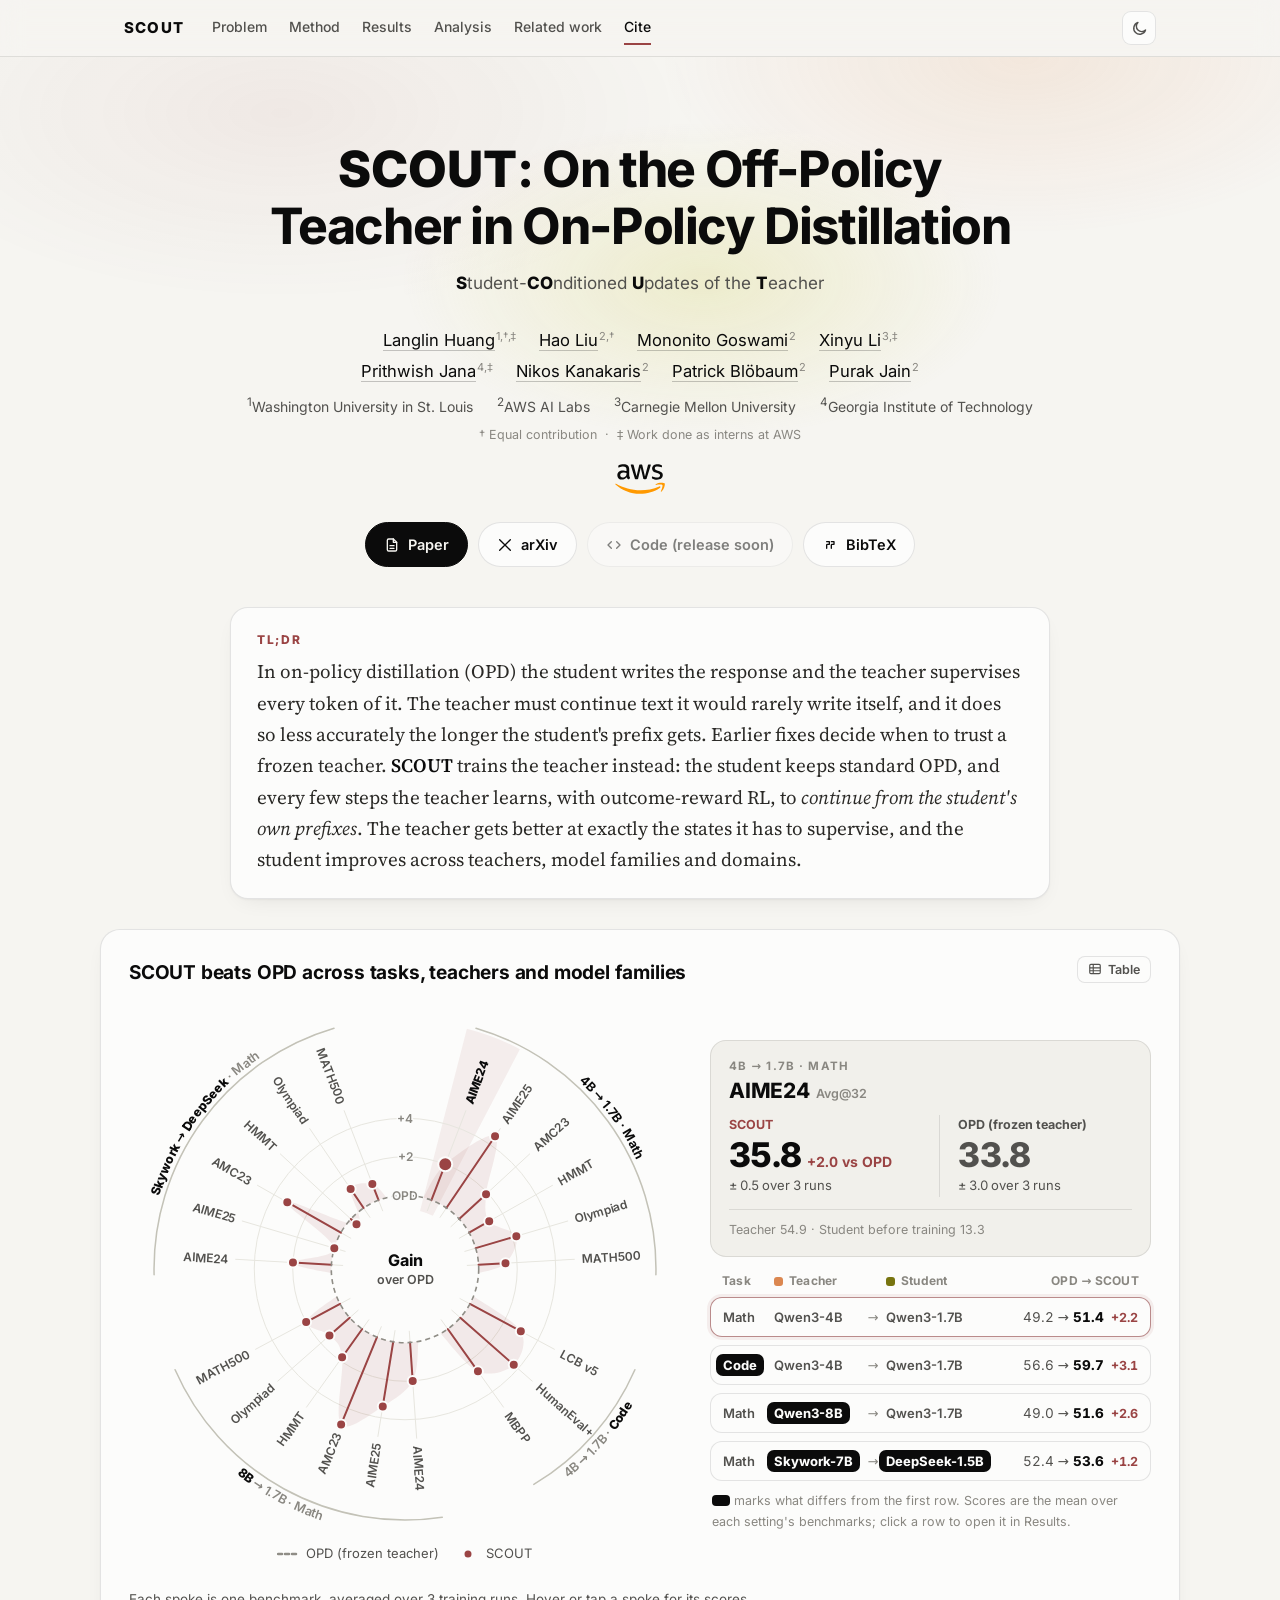
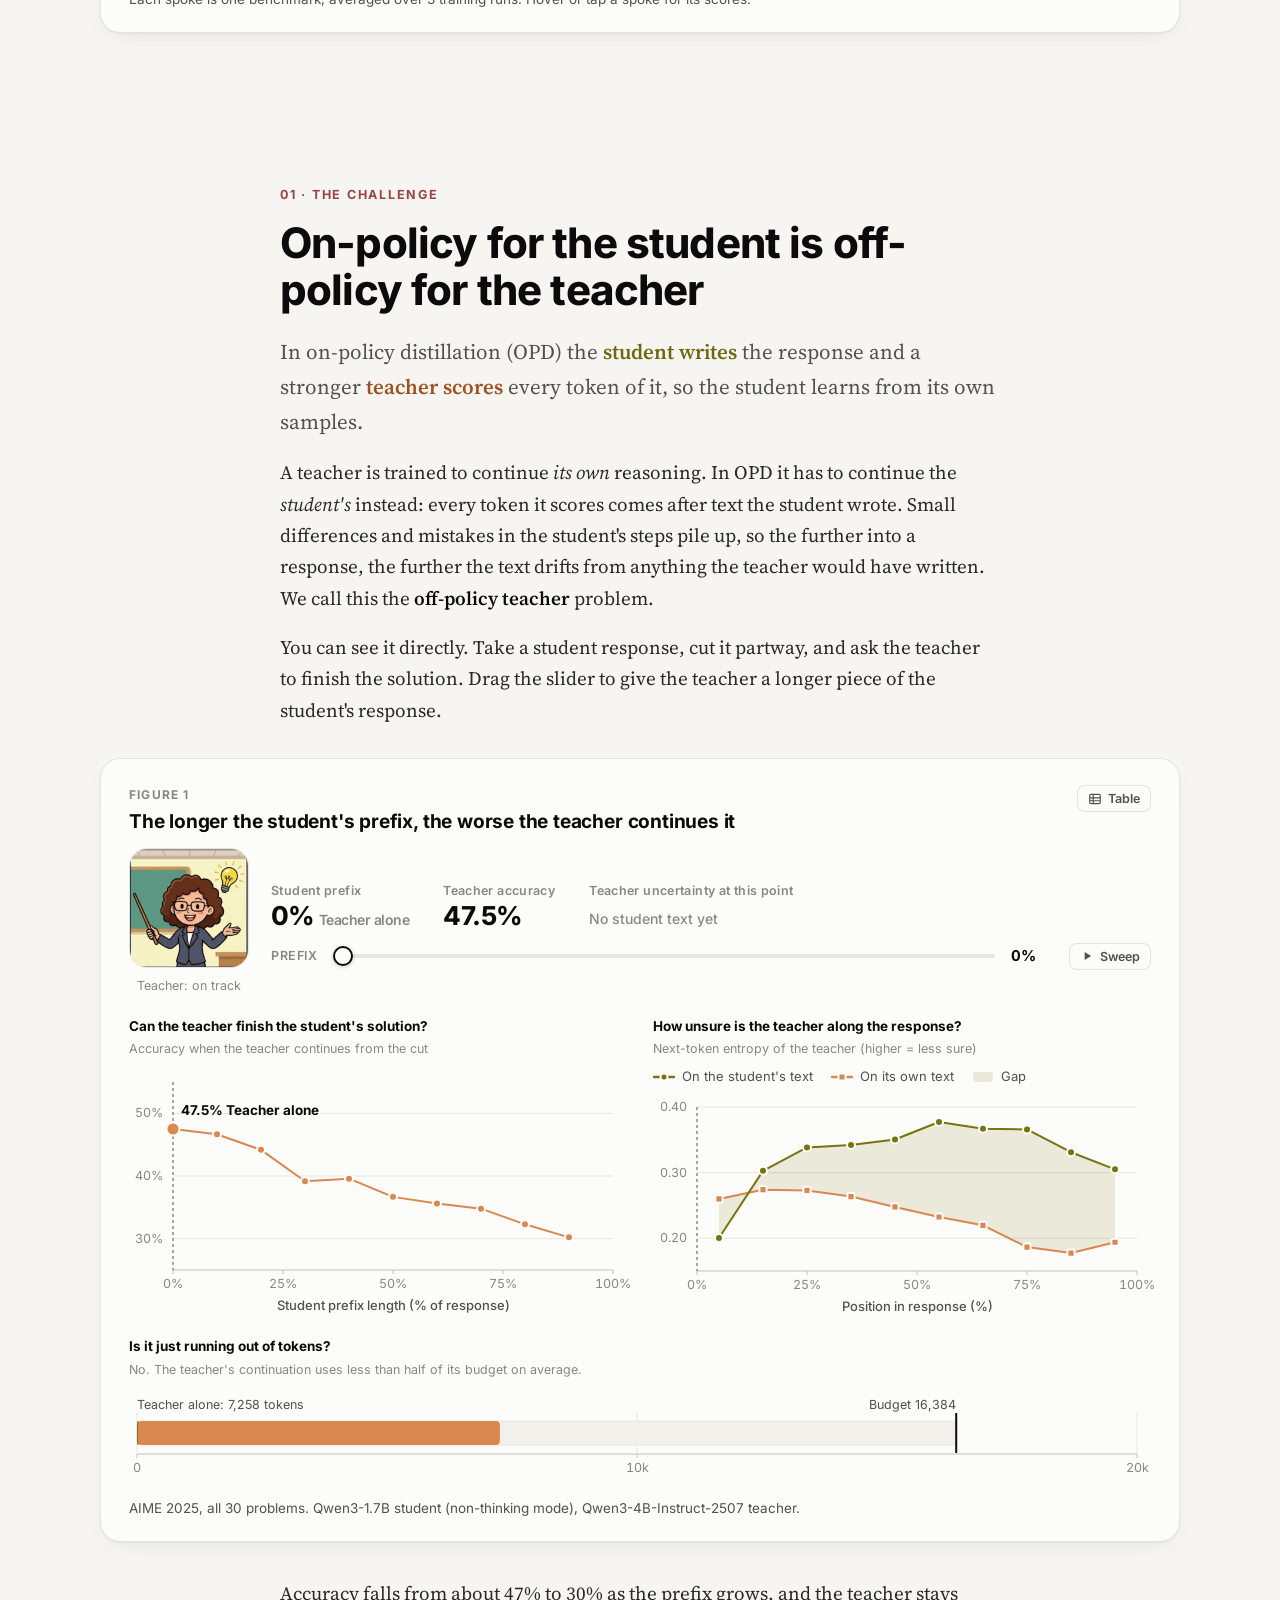
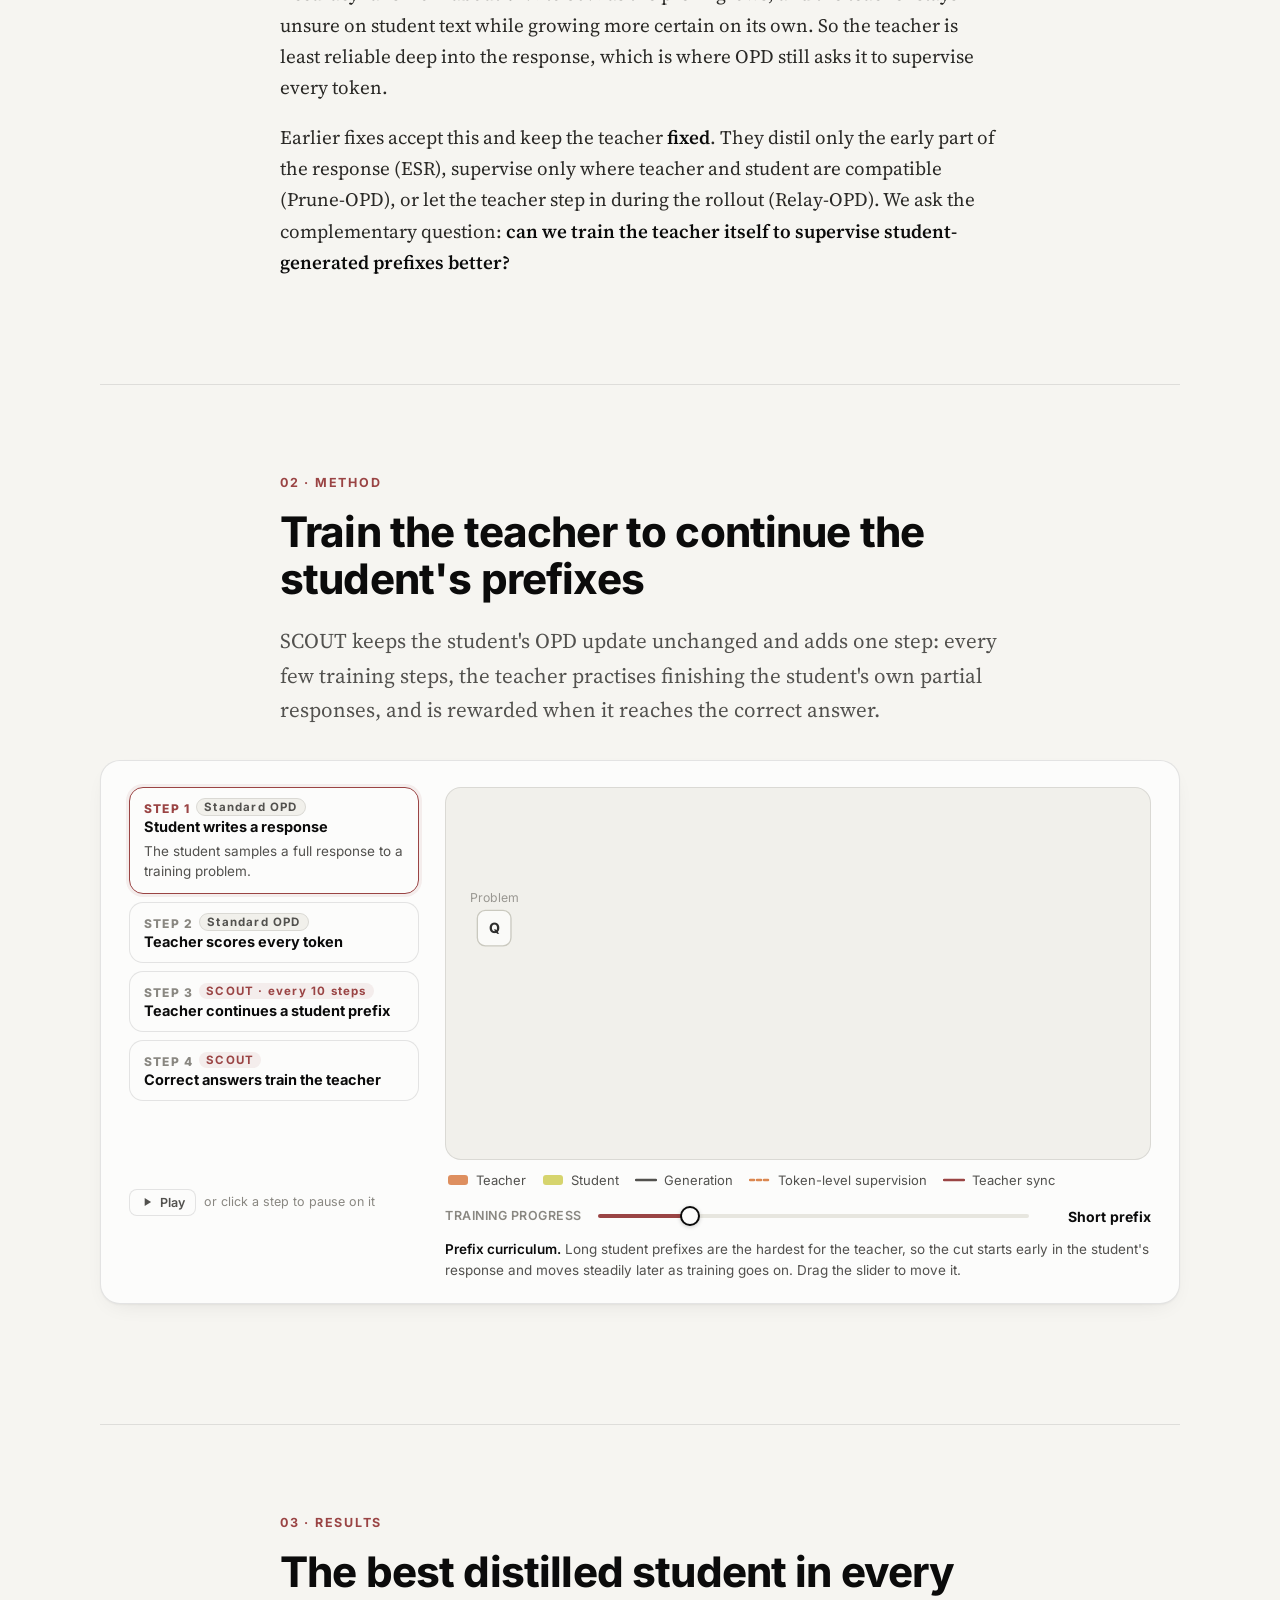
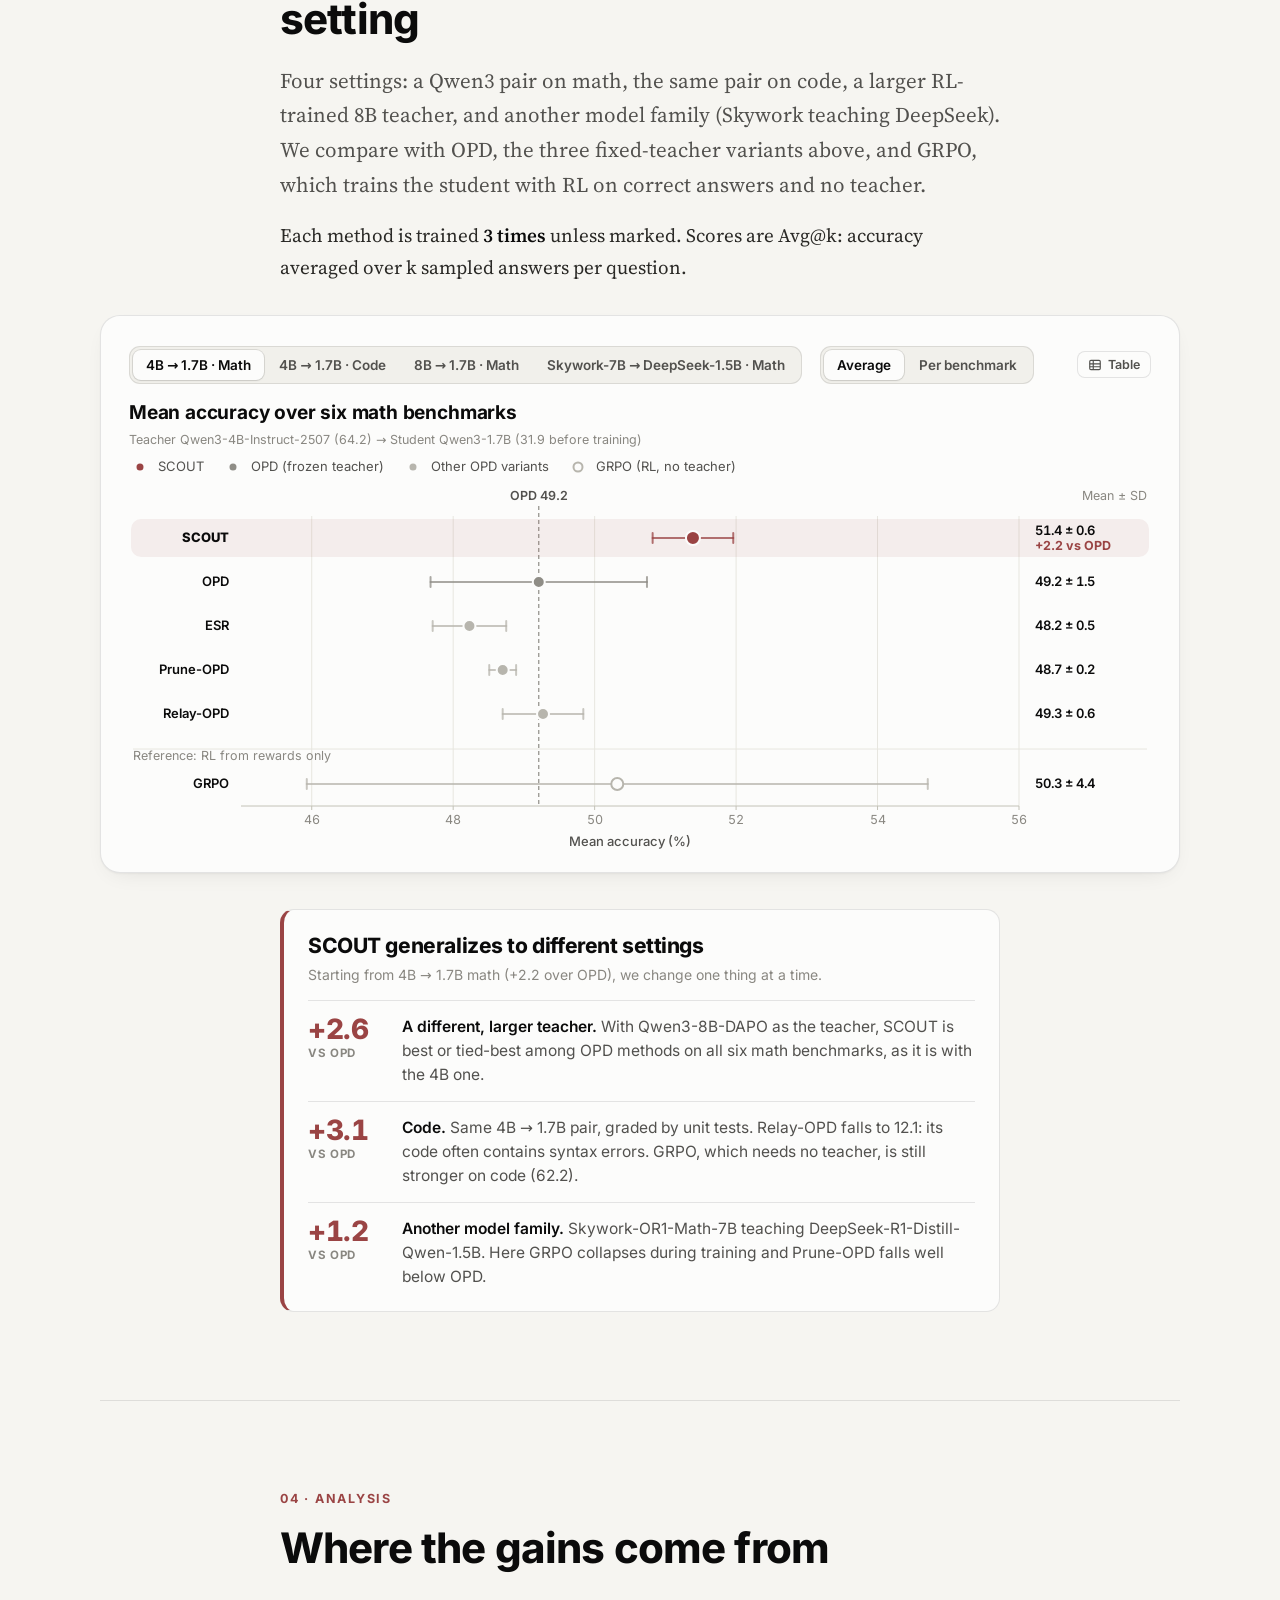
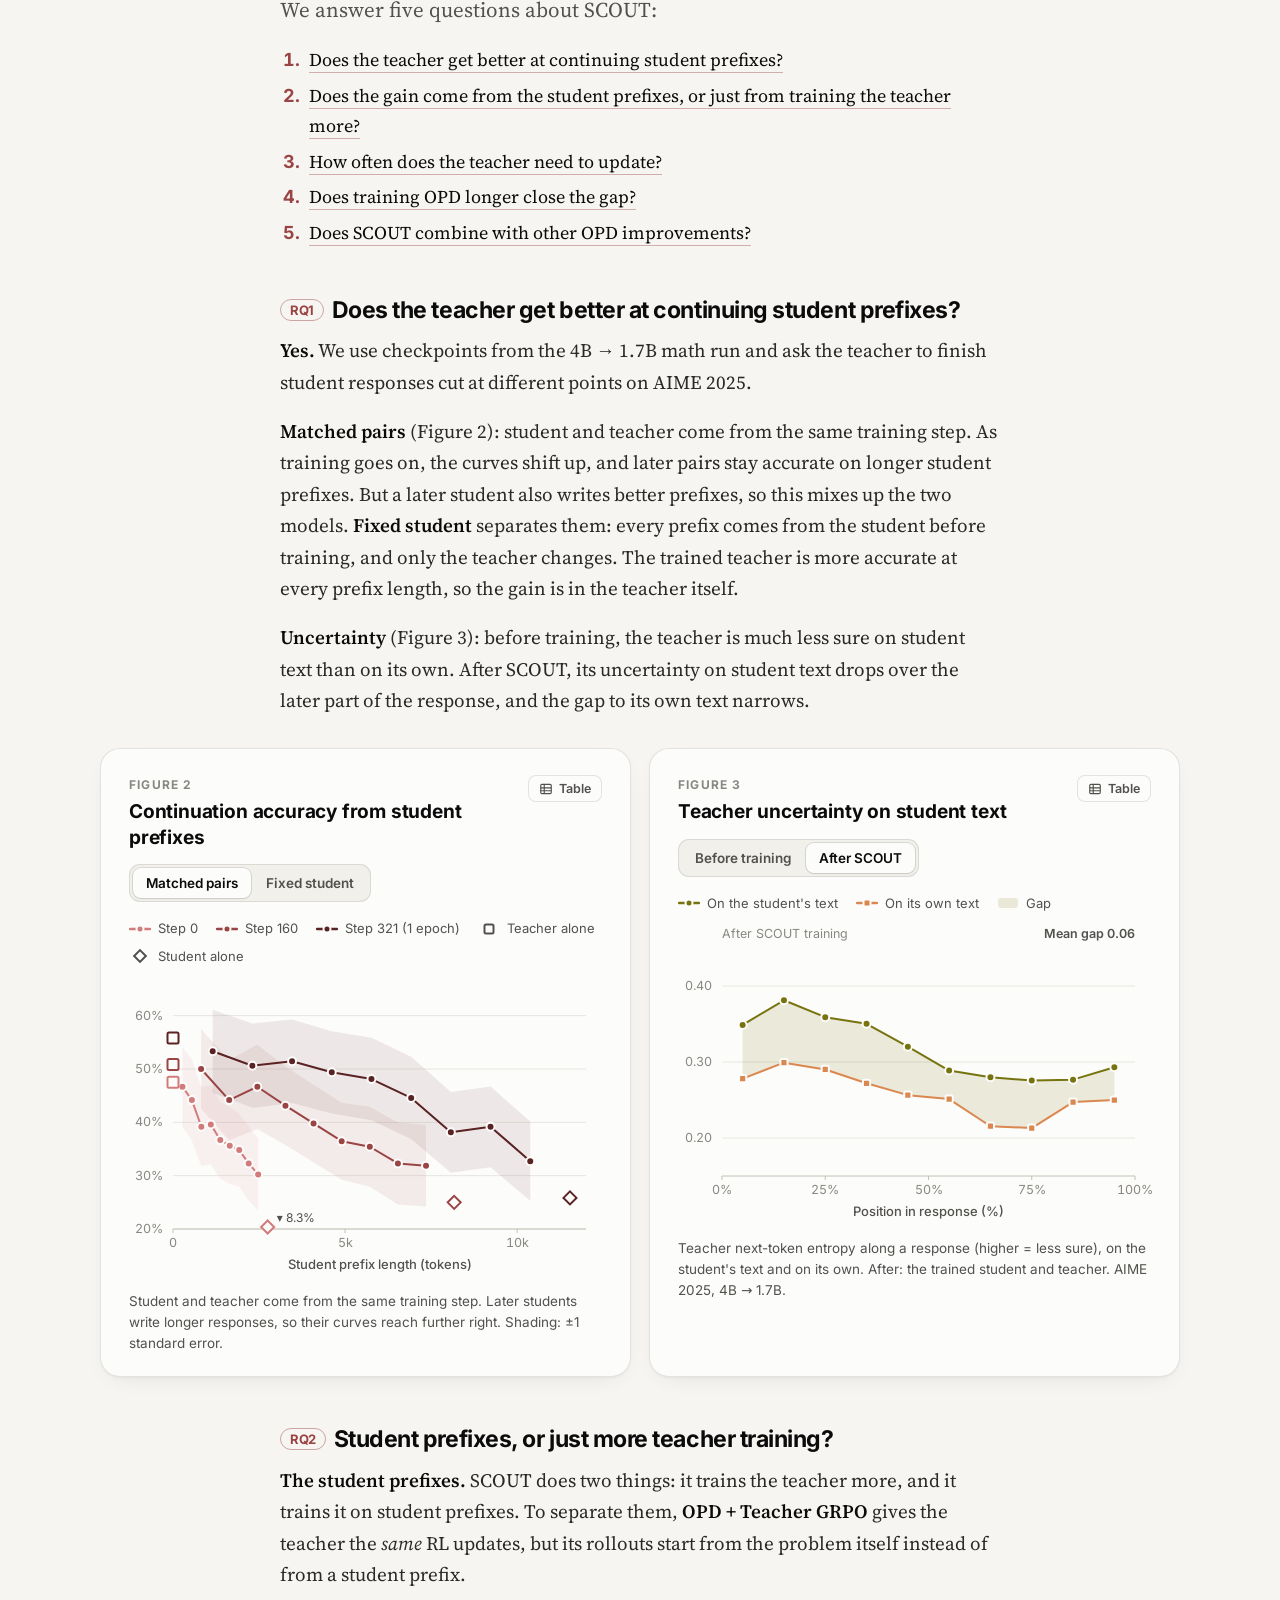
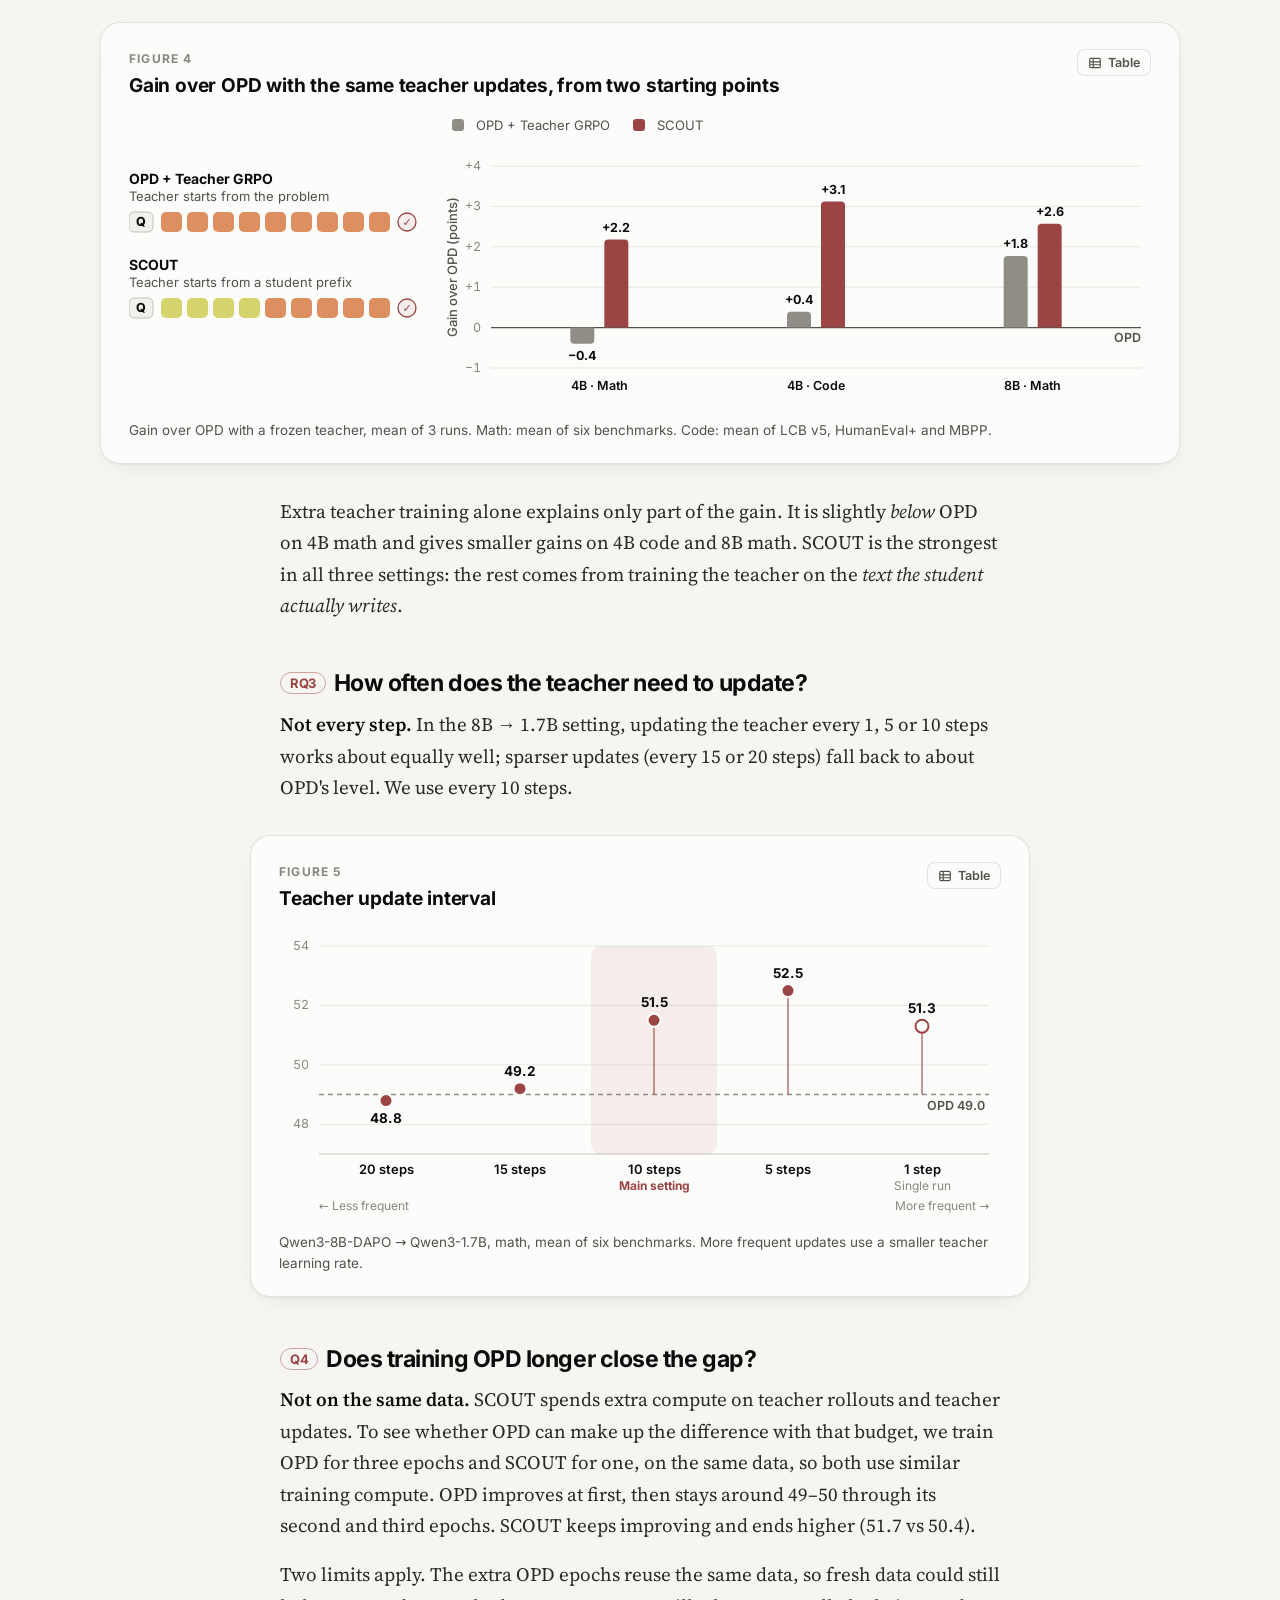
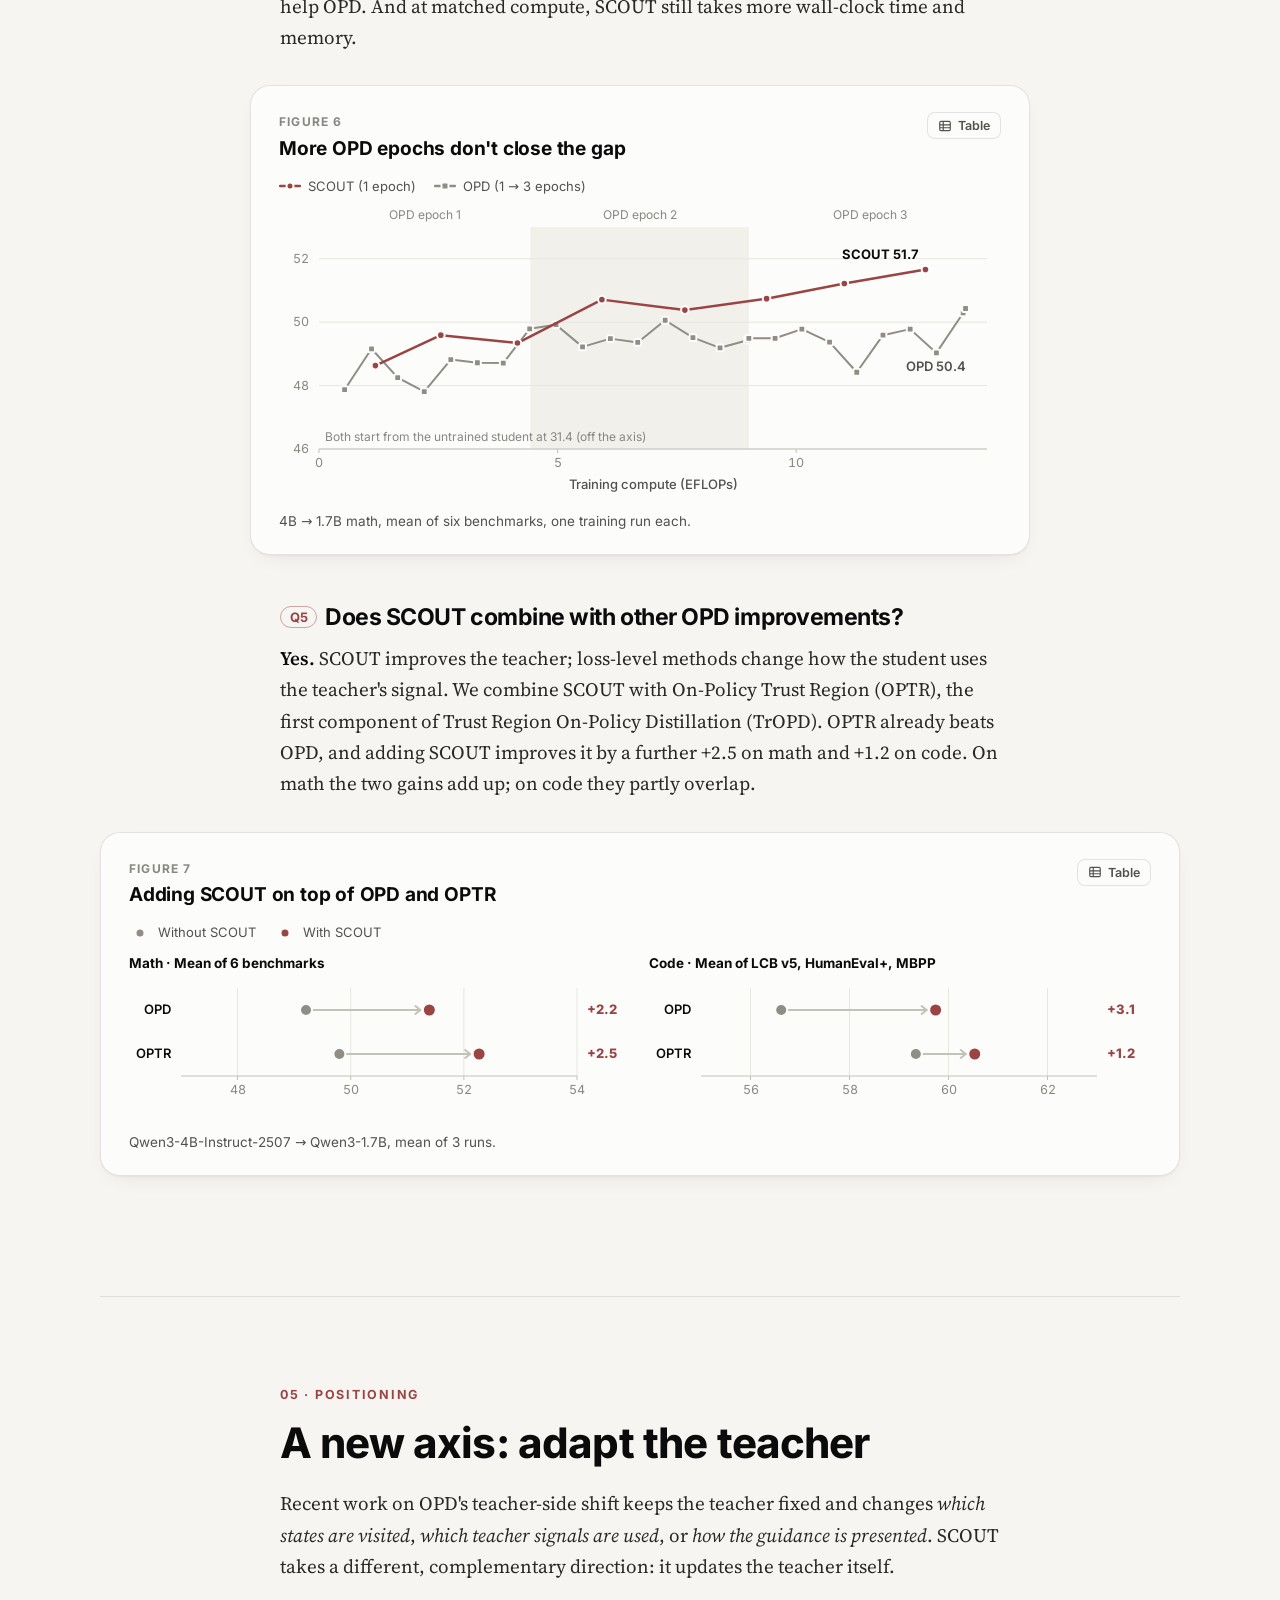
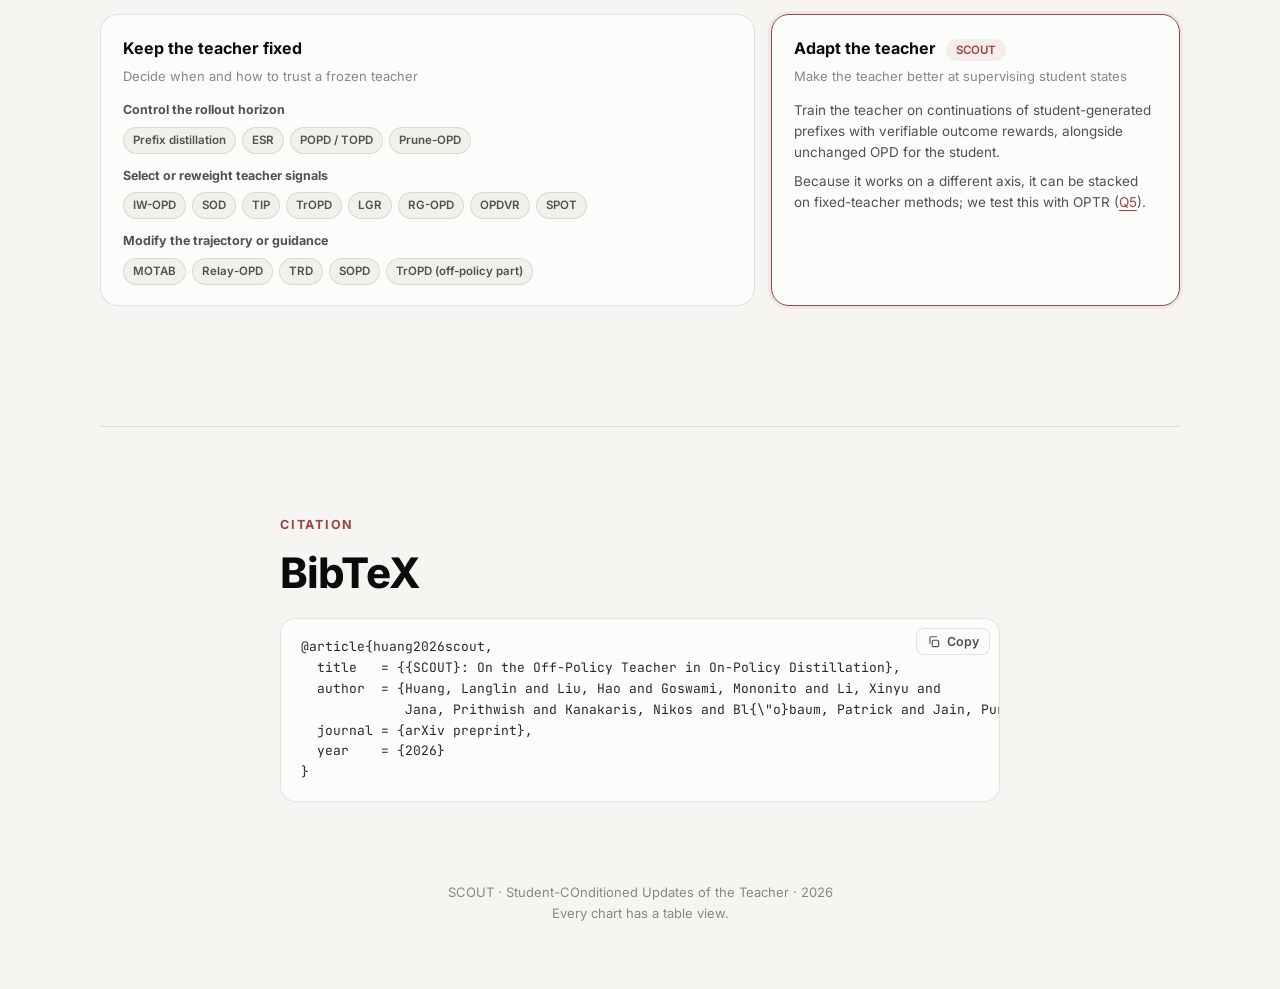
